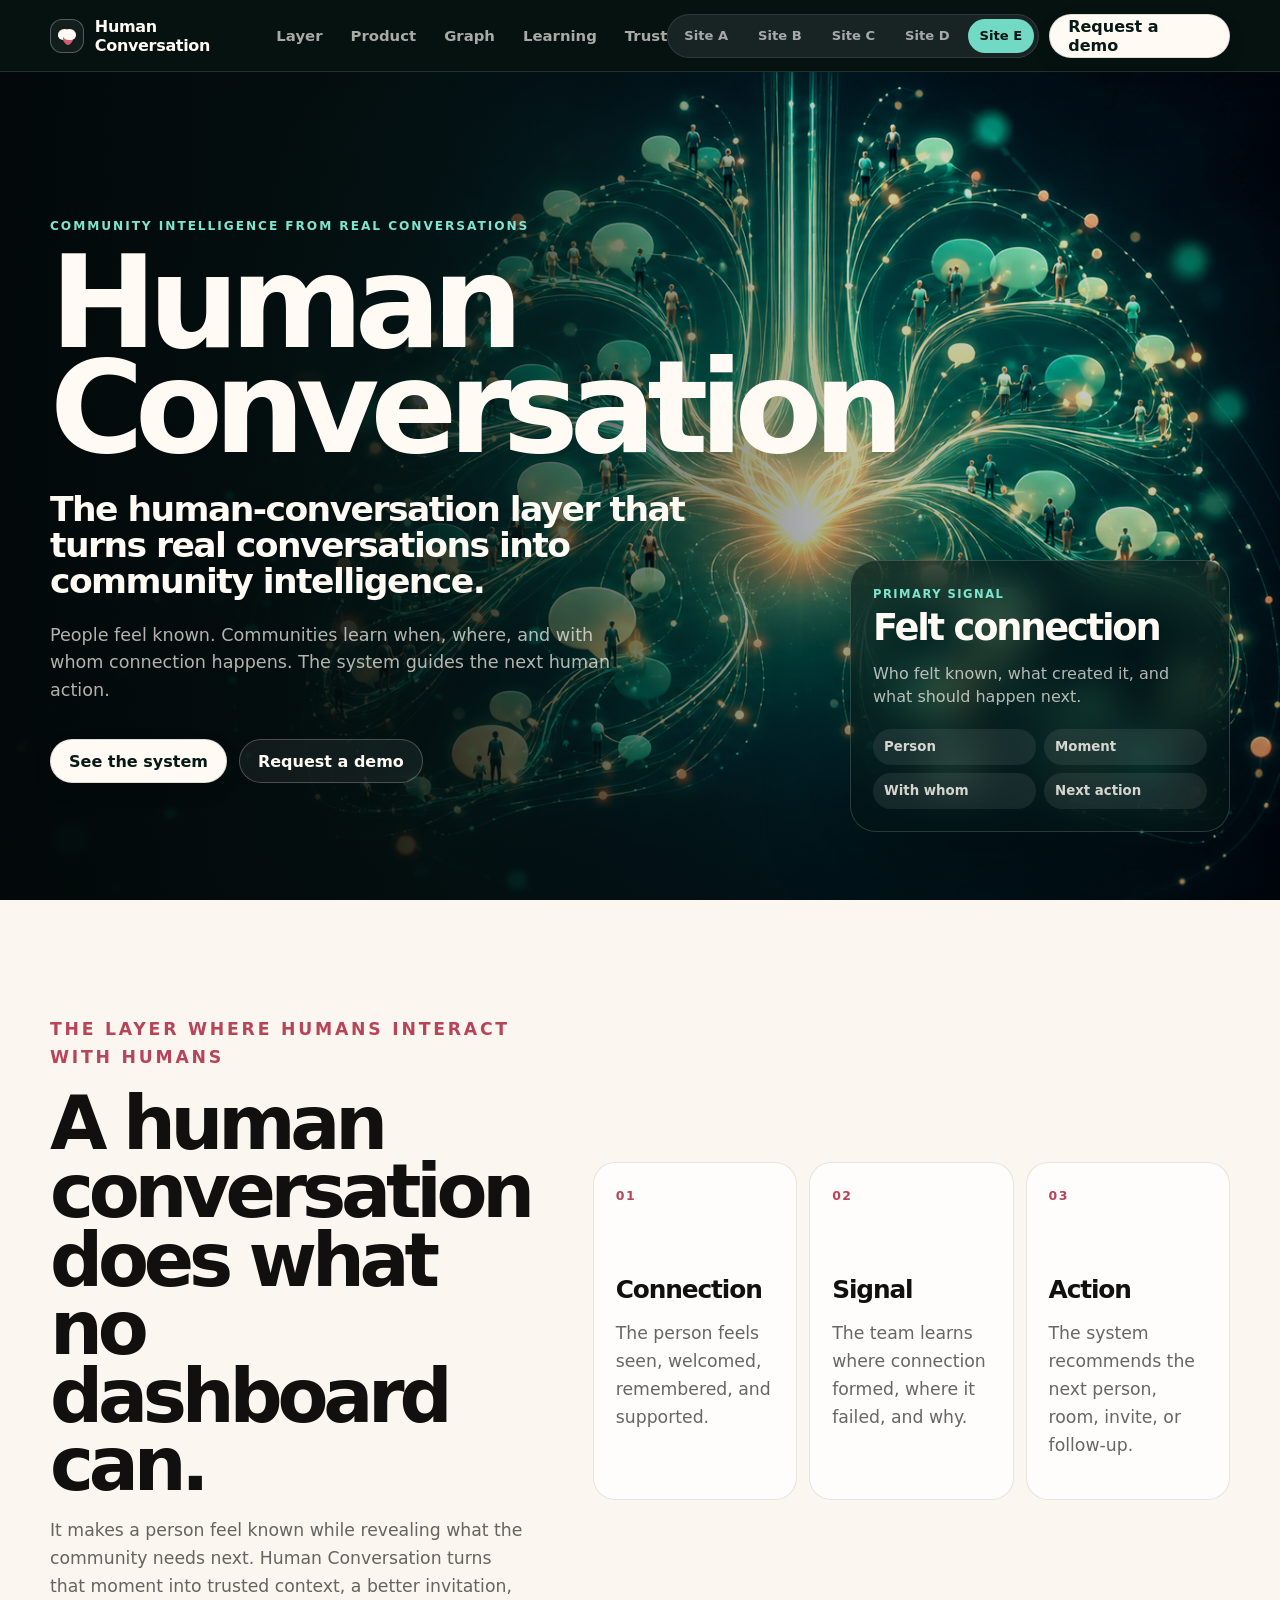
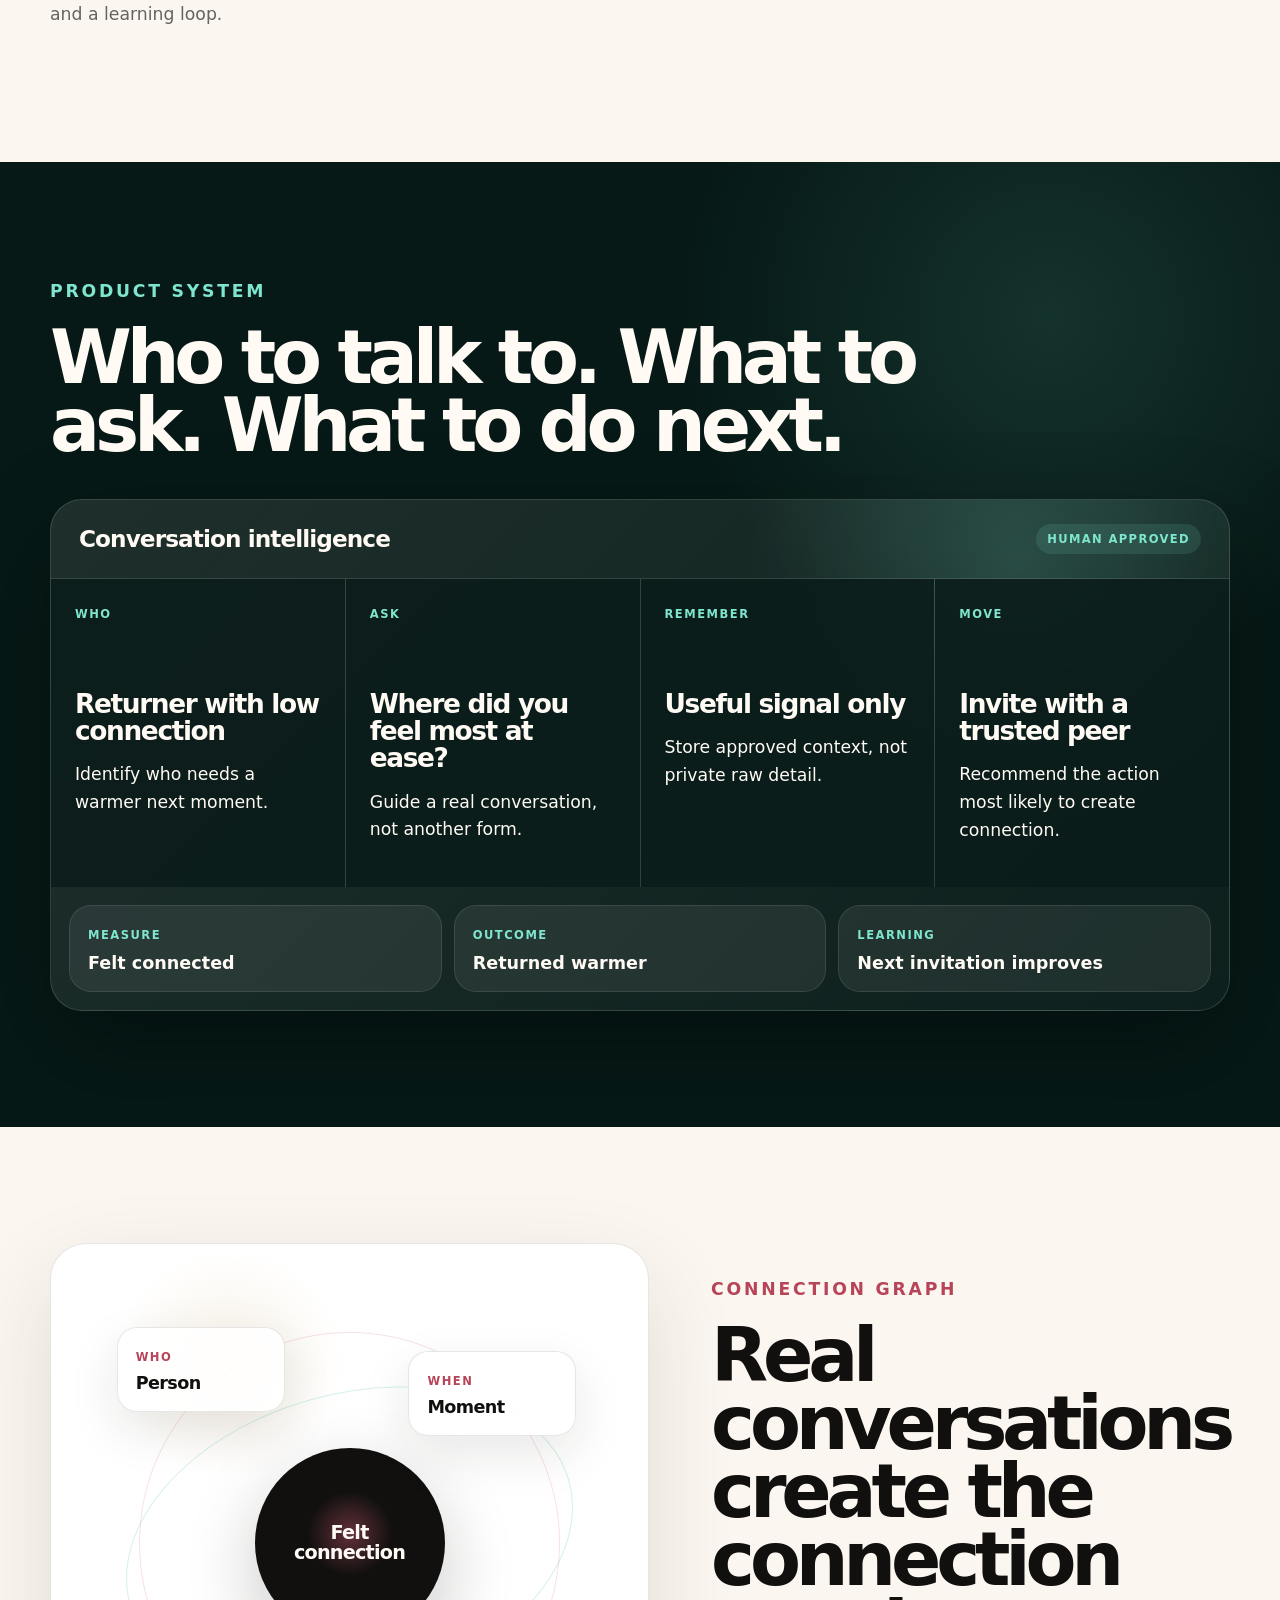
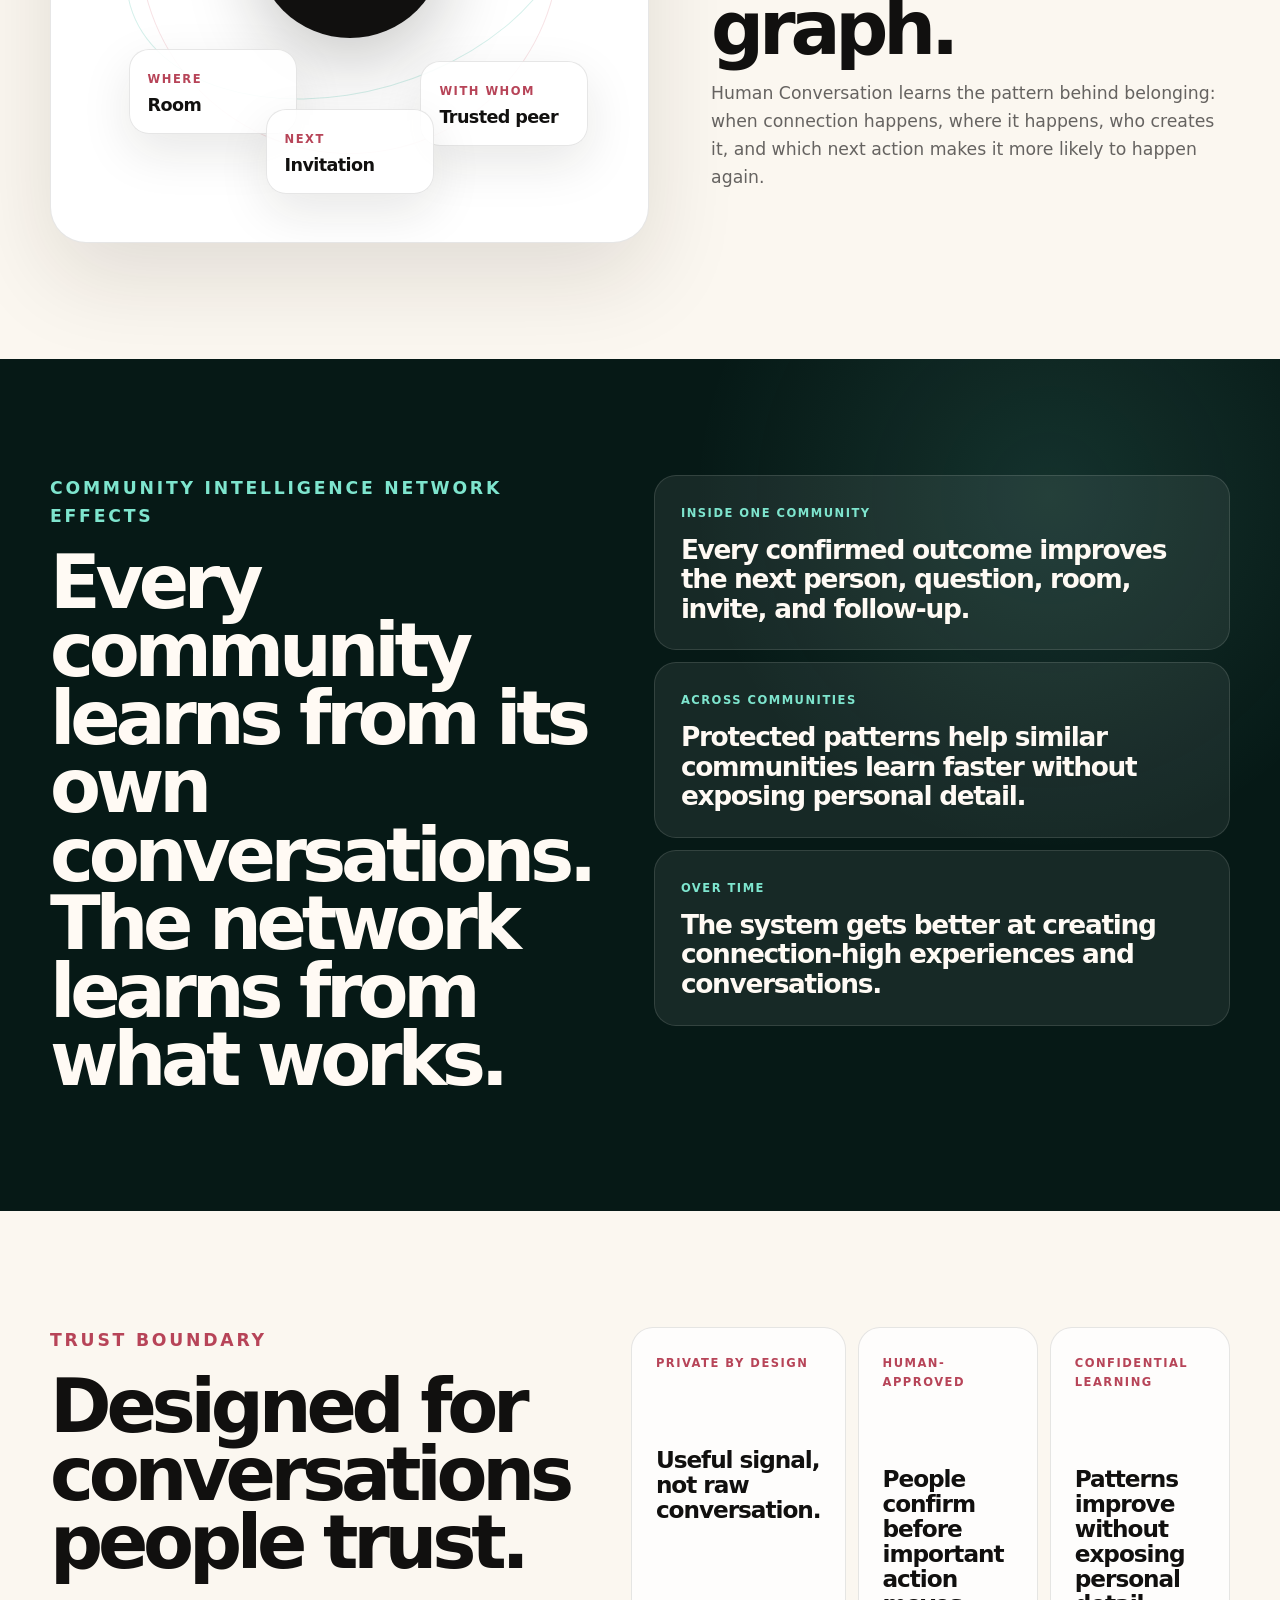
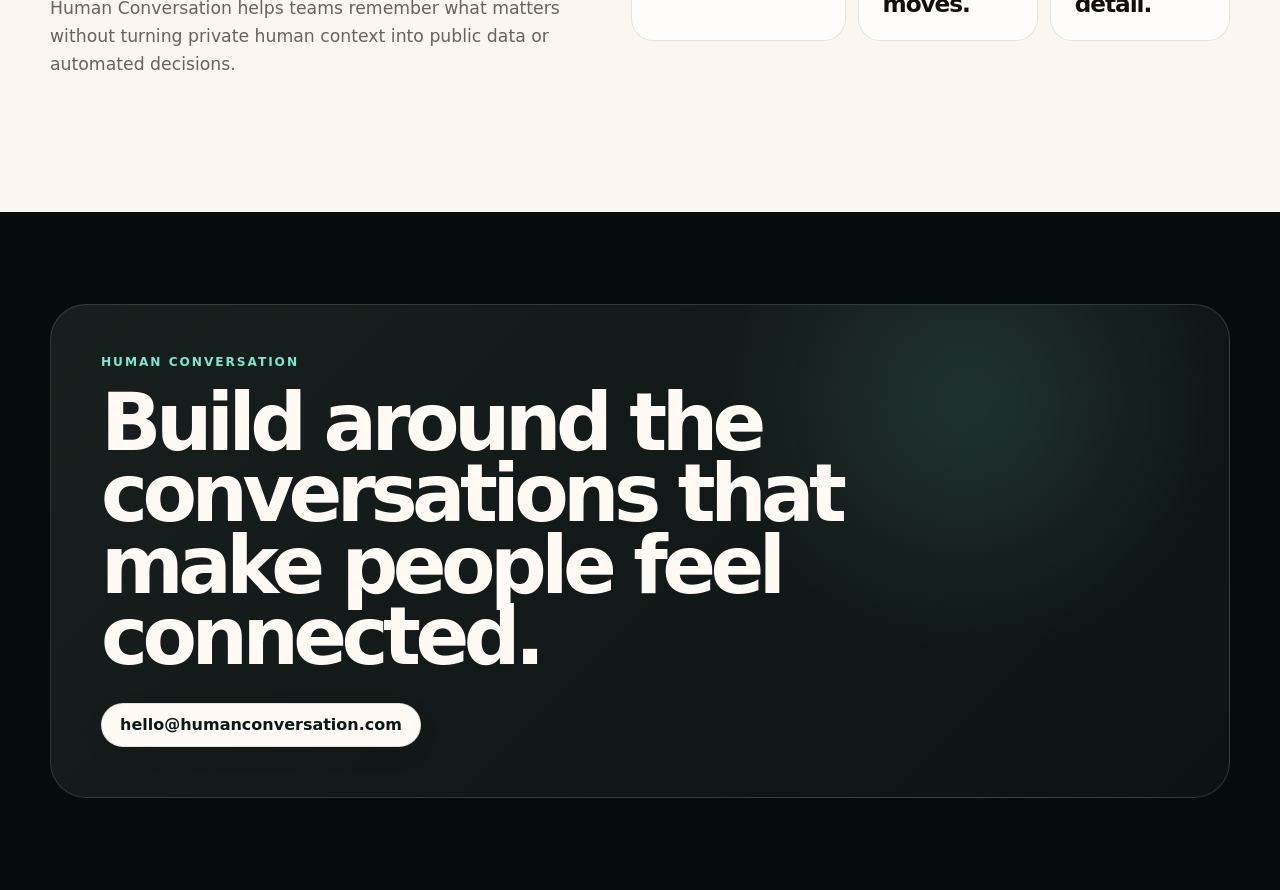
==== breathing-system.html @ a8621a07 "Add Site E living connection system" ====
<!doctype html>
<html lang="en">
  <head>
    <meta charset="utf-8">
    <meta name="viewport" content="width=device-width, initial-scale=1">
    <title>Human Conversation | Living Connection System</title>
    <meta name="description" content="Human Conversation is the human-conversation layer that turns real conversations into community intelligence.">
    <link rel="stylesheet" href="styles.css?v=series-b-polish-v6">
    <script>
      if (new URLSearchParams(window.location.search).get("review") === "1") {
        document.documentElement.classList.add("review-mode");
      }
    </script>
  </head>
  <body class="breathing-page">
    <nav class="nav breathing-nav">
      <a class="brand" href="breathing-system.html" aria-label="Human Conversation">
        <span class="mark"><span></span></span>
        Human Conversation
      </a>
      <div class="nav-links">
        <a href="#layer">Layer</a>
        <a href="#product">Product</a>
        <a href="#graph">Graph</a>
        <a href="#learning">Learning</a>
        <a href="#trust">Trust</a>
      </div>
      <div class="nav-actions">
        <div class="site-switcher compact dark-switcher" aria-label="Website options">
          <a href="platform.html?review=1">Site A</a>
          <a href="human-layer.html?review=1">Site B</a>
          <a href="cinematic.html?review=1">Site C</a>
          <a href="learning-system.html?review=1">Site D</a>
          <a class="active" href="breathing-system.html?review=1">Site E</a>
        </div>
        <a class="btn" href="mailto:hello@humanconversation.com?subject=Human%20Conversation%20demo">Request a demo</a>
      </div>
    </nav>

    <main>
      <section class="breathing-hero" id="top">
        <img
          class="breathing-hero-art"
          src="assets/human-conversation-living-network-hero.png?v=series-b-polish-v1"
          alt="Living network of human conversations becoming community intelligence"
          fetchpriority="high"
          decoding="async"
        >
        <div class="breathing-hero-overlay"></div>
        <div class="wrap breathing-hero-grid">
          <div class="breathing-hero-copy">
            <p class="breathing-kicker">Community intelligence from real conversations</p>
            <h1>Human Conversation</h1>
            <p class="breathing-claim">
              The human-conversation layer that turns real conversations into community intelligence.
            </p>
            <p class="breathing-subhead">
              People feel known. Communities learn when, where, and with whom connection happens.
              The system guides the next human action.
            </p>
            <div class="hero-actions">
              <a class="btn" href="#product">See the system</a>
              <a class="btn ghost" href="mailto:hello@humanconversation.com?subject=Human%20Conversation%20demo">Request a demo</a>
            </div>
          </div>

          <aside class="breathing-signal-card" aria-label="Human Conversation core signal">
            <span>Primary signal</span>
            <b>Felt connection</b>
            <p>Who felt known, what created it, and what should happen next.</p>
            <div>
              <small>Person</small>
              <small>Moment</small>
              <small>With whom</small>
              <small>Next action</small>
            </div>
          </aside>
        </div>
      </section>

      <section class="breathing-section breathing-layer" id="layer">
        <div class="wrap breathing-split">
          <div>
            <p class="breathing-kicker">The layer where humans interact with humans</p>
            <h2>A human conversation does what no dashboard can.</h2>
            <p>
              It makes a person feel known while revealing what the community needs next.
              Human Conversation turns that moment into trusted context, a better invitation,
              and a learning loop.
            </p>
          </div>
          <div class="breathing-three">
            <article>
              <span>01</span>
              <b>Connection</b>
              <p>The person feels seen, welcomed, remembered, and supported.</p>
            </article>
            <article>
              <span>02</span>
              <b>Signal</b>
              <p>The team learns where connection formed, where it failed, and why.</p>
            </article>
            <article>
              <span>03</span>
              <b>Action</b>
              <p>The system recommends the next person, room, invite, or follow-up.</p>
            </article>
          </div>
        </div>
      </section>

      <section class="breathing-section breathing-product" id="product">
        <div class="wrap">
          <div class="breathing-section-head">
            <p class="breathing-kicker">Product system</p>
            <h2>Who to talk to. What to ask. What to do next.</h2>
          </div>
          <div class="breathing-console" aria-label="Human Conversation product system">
            <div class="breathing-console-top">
              <b>Conversation intelligence</b>
              <em>Human approved</em>
            </div>
            <div class="breathing-flow">
              <article>
                <span>Who</span>
                <b>Returner with low connection</b>
                <p>Identify who needs a warmer next moment.</p>
              </article>
              <article>
                <span>Ask</span>
                <b>Where did you feel most at ease?</b>
                <p>Guide a real conversation, not another form.</p>
              </article>
              <article>
                <span>Remember</span>
                <b>Useful signal only</b>
                <p>Store approved context, not private raw detail.</p>
              </article>
              <article>
                <span>Move</span>
                <b>Invite with a trusted peer</b>
                <p>Recommend the action most likely to create connection.</p>
              </article>
            </div>
            <div class="breathing-console-bottom">
              <div><span>Measure</span><b>Felt connected</b></div>
              <div><span>Outcome</span><b>Returned warmer</b></div>
              <div><span>Learning</span><b>Next invitation improves</b></div>
            </div>
          </div>
        </div>
      </section>

      <section class="breathing-section breathing-graph-section" id="graph">
        <div class="wrap breathing-split reversed">
          <div class="breathing-graph" aria-label="Connection graph visualization">
            <div class="graph-center">Felt<br>connection</div>
            <div class="graph-pill pill-a"><span>Who</span><b>Person</b></div>
            <div class="graph-pill pill-b"><span>When</span><b>Moment</b></div>
            <div class="graph-pill pill-c"><span>Where</span><b>Room</b></div>
            <div class="graph-pill pill-d"><span>With whom</span><b>Trusted peer</b></div>
            <div class="graph-pill pill-e"><span>Next</span><b>Invitation</b></div>
          </div>
          <div>
            <p class="breathing-kicker">Connection graph</p>
            <h2>Real conversations create the connection graph.</h2>
            <p>
              Human Conversation learns the pattern behind belonging: when connection happens,
              where it happens, who creates it, and which next action makes it more likely to happen again.
            </p>
          </div>
        </div>
      </section>

      <section class="breathing-section breathing-learning" id="learning">
        <div class="wrap breathing-learning-grid">
          <div>
            <p class="breathing-kicker">Community intelligence network effects</p>
            <h2>Every community learns from its own conversations. The network learns from what works.</h2>
          </div>
          <div class="learning-stack">
            <article>
              <span>Inside one community</span>
              <b>Every confirmed outcome improves the next person, question, room, invite, and follow-up.</b>
            </article>
            <article>
              <span>Across communities</span>
              <b>Protected patterns help similar communities learn faster without exposing personal detail.</b>
            </article>
            <article>
              <span>Over time</span>
              <b>The system gets better at creating connection-high experiences and conversations.</b>
            </article>
          </div>
        </div>
      </section>

      <section class="breathing-section breathing-trust" id="trust">
        <div class="wrap breathing-trust-grid">
          <div>
            <p class="breathing-kicker">Trust boundary</p>
            <h2>Designed for conversations people trust.</h2>
            <p>
              Human Conversation helps teams remember what matters without turning private
              human context into public data or automated decisions.
            </p>
          </div>
          <div class="trust-boundary">
            <article>
              <span>Private by design</span>
              <b>Useful signal, not raw conversation.</b>
            </article>
            <article>
              <span>Human-approved</span>
              <b>People confirm before important action moves.</b>
            </article>
            <article>
              <span>Confidential learning</span>
              <b>Patterns improve without exposing personal detail.</b>
            </article>
          </div>
        </div>
      </section>

      <section class="breathing-close">
        <div class="wrap breathing-close-box">
          <p class="breathing-kicker">Human Conversation</p>
          <h2>Build around the conversations that make people feel connected.</h2>
          <a class="btn" href="mailto:hello@humanconversation.com?subject=Human%20Conversation%20demo">hello@humanconversation.com</a>
        </div>
      </section>
    </main>
  </body>
</html>
---- styles.css ----
:root {
  --ink: #11100f;
  --muted: #65615a;
  --line: rgba(20, 18, 15, 0.12);
  --paper: #fbf7f0;
  --white: #ffffff;
  --rose: #d45d72;
  --rose-soft: #f7dce3;
  --amber: #c4913a;
  --mint: #2fb49a;
  --blue: #4d78d8;
  --violet: #7a5cf0;
  --shadow: 0 24px 70px rgba(34, 28, 18, 0.14);
  --shadow-soft: 0 14px 44px rgba(34, 28, 18, 0.09);
  font-family: Inter, ui-sans-serif, system-ui, -apple-system, BlinkMacSystemFont, "Segoe UI", sans-serif;
  color: var(--ink);
  background: var(--paper);
}

* {
  box-sizing: border-box;
}

html {
  scroll-behavior: smooth;
}

body {
  margin: 0;
  min-width: 320px;
  color: var(--ink);
  background: var(--paper);
  overflow-x: hidden;
}

a {
  color: inherit;
  text-decoration: none;
}

button,
input {
  font: inherit;
}

.page {
  min-height: 100vh;
  overflow: hidden;
}

.wrap {
  width: min(1180px, calc(100% - 48px));
  margin: 0 auto;
}

.nav {
  position: sticky;
  top: 0;
  z-index: 20;
  display: flex;
  align-items: center;
  justify-content: space-between;
  height: 72px;
  padding: 0 max(24px, calc((100vw - 1180px) / 2));
  border-bottom: 1px solid var(--line);
  backdrop-filter: blur(18px);
}

.nav.light {
  background: rgba(251, 247, 240, 0.86);
}

.nav.glass {
  background: rgba(255, 255, 255, 0.78);
}

.brand {
  display: inline-flex;
  gap: 11px;
  align-items: center;
  font-weight: 760;
  letter-spacing: -0.02em;
}

.mark {
  position: relative;
  width: 34px;
  height: 34px;
  border: 1px solid rgba(17, 16, 15, 0.16);
  border-radius: 12px;
  background: var(--white);
  box-shadow: inset 0 -8px 18px rgba(17, 16, 15, 0.05);
}

.mark::before,
.mark::after {
  content: "";
  position: absolute;
  width: 13px;
  height: 11px;
  border-radius: 9px 9px 7px 7px;
  background: #171412;
  top: 9px;
}

.mark::before {
  left: 7px;
}

.mark::after {
  right: 7px;
}

.mark span {
  position: absolute;
  width: 10px;
  height: 10px;
  left: 12px;
  top: 14px;
  transform: rotate(45deg);
  border-radius: 3px 5px 3px 5px;
  background: var(--rose);
}

.nav-links {
  display: flex;
  align-items: center;
  gap: 28px;
  color: rgba(17, 16, 15, 0.68);
  font-size: 0.93rem;
  font-weight: 650;
}

.nav-links a:hover {
  color: var(--ink);
}

.nav-actions {
  display: flex;
  align-items: center;
  gap: 10px;
}

.site-switcher {
  display: inline-flex;
  gap: 6px;
  align-items: center;
  padding: 5px;
  border: 1px solid rgba(17, 16, 15, 0.1);
  border-radius: 999px;
  background: rgba(255, 255, 255, 0.68);
  box-shadow: inset 0 -8px 16px rgba(17, 16, 15, 0.04);
}

.site-switcher a {
  display: inline-flex;
  min-height: 36px;
  align-items: center;
  justify-content: center;
  padding: 0 14px;
  border-radius: 999px;
  color: rgba(17, 16, 15, 0.62);
  font-size: 0.88rem;
  font-weight: 820;
  white-space: nowrap;
}

.site-switcher a:hover,
.site-switcher a.active {
  color: #fff;
  background: #171412;
}

.site-switcher.compact {
  padding: 4px;
}

.platform-page .site-switcher.compact,
.human-page .site-switcher.compact,
.cinematic-page .site-switcher.compact,
.learning-page .site-switcher.compact {
  display: none;
}

.review-mode .site-switcher.compact {
  display: inline-flex;
}

.site-switcher.compact a {
  min-height: 34px;
  padding: 0 12px;
  font-size: 0.82rem;
}

.dark-switcher {
  border-color: rgba(255, 255, 255, 0.1);
  background: rgba(255, 255, 255, 0.08);
  box-shadow: none;
}

.dark-switcher a {
  color: rgba(255, 255, 255, 0.62);
}

.dark-switcher a:hover,
.dark-switcher a.active {
  color: #091211;
  background: #72d9c4;
}

.btn {
  display: inline-flex;
  align-items: center;
  justify-content: center;
  gap: 9px;
  min-height: 44px;
  padding: 0 18px;
  border: 1px solid rgba(17, 16, 15, 0.13);
  border-radius: 999px;
  background: var(--white);
  color: var(--ink);
  font-weight: 760;
  box-shadow: 0 8px 24px rgba(20, 18, 15, 0.06);
}

.btn.primary {
  border-color: var(--ink);
  background: var(--ink);
  color: #fff;
}

.btn.rose {
  border-color: #bc455b;
  background: #bc455b;
  color: #fff;
}

.btn.ghost {
  background: rgba(255, 255, 255, 0.54);
  box-shadow: none;
}

.eyebrow {
  margin: 0 0 16px;
  color: #b14d5c;
  font-size: 0.72rem;
  font-weight: 820;
  letter-spacing: 0.18em;
  text-transform: uppercase;
}

.kicker {
  display: inline-flex;
  align-items: center;
  gap: 8px;
  margin-bottom: 22px;
  padding: 8px 12px;
  border: 1px solid rgba(17, 16, 15, 0.1);
  border-radius: 999px;
  color: rgba(17, 16, 15, 0.74);
  background: rgba(255, 255, 255, 0.72);
  font-size: 0.82rem;
  font-weight: 720;
}

.kicker::before {
  content: "";
  width: 8px;
  height: 8px;
  border-radius: 99px;
  background: var(--mint);
  box-shadow: 0 0 0 5px rgba(47, 180, 154, 0.12);
}

.headline {
  margin: 0;
  max-width: 950px;
  font-size: clamp(3.1rem, 7vw, 7rem);
  line-height: 0.91;
  letter-spacing: -0.06em;
}

.headline span {
  color: #b6465a;
}

.subhead {
  margin: 22px 0 0;
  max-width: 690px;
  color: rgba(17, 16, 15, 0.72);
  font-size: clamp(1.08rem, 1.5vw, 1.28rem);
  line-height: 1.55;
  font-weight: 560;
}

.hero-actions {
  display: flex;
  flex-wrap: wrap;
  gap: 12px;
  margin-top: 32px;
}

.section {
  padding: 108px 0;
}

.section.tight {
  padding: 82px 0;
}

.section-title {
  margin: 0;
  max-width: 760px;
  font-size: clamp(2.15rem, 4vw, 4.35rem);
  line-height: 0.98;
  letter-spacing: -0.055em;
}

.section-copy {
  margin: 18px 0 0;
  max-width: 680px;
  color: rgba(17, 16, 15, 0.69);
  font-size: 1.08rem;
  line-height: 1.65;
  font-weight: 540;
}

.split {
  display: grid;
  grid-template-columns: minmax(0, 0.9fr) minmax(0, 1.1fr);
  gap: 56px;
  align-items: center;
}

.grid-3 {
  display: grid;
  grid-template-columns: repeat(3, minmax(0, 1fr));
  gap: 16px;
}

.grid-4 {
  display: grid;
  grid-template-columns: repeat(4, minmax(0, 1fr));
  gap: 14px;
}

.card {
  border: 1px solid var(--line);
  border-radius: 24px;
  background: rgba(255, 255, 255, 0.72);
  box-shadow: var(--shadow-soft);
}

.card-pad {
  padding: 28px;
}

.mini-label {
  margin: 0 0 12px;
  color: #aa4858;
  font-size: 0.72rem;
  font-weight: 820;
  letter-spacing: 0.14em;
  text-transform: uppercase;
}

.card h3 {
  margin: 0;
  font-size: 1.35rem;
  line-height: 1.12;
  letter-spacing: -0.03em;
}

.card p {
  margin: 12px 0 0;
  color: rgba(17, 16, 15, 0.65);
  line-height: 1.55;
  font-weight: 520;
}

.metric {
  display: flex;
  flex-direction: column;
  gap: 10px;
  min-height: 150px;
}

.metric strong {
  font-size: 2.45rem;
  letter-spacing: -0.06em;
}

.metric span {
  color: rgba(17, 16, 15, 0.58);
  font-weight: 640;
}

.surface {
  border: 1px solid rgba(17, 16, 15, 0.12);
  border-radius: 28px;
  background: #fff;
  box-shadow: var(--shadow);
  overflow: hidden;
}

.surface-top {
  display: flex;
  align-items: center;
  justify-content: space-between;
  height: 50px;
  padding: 0 18px;
  border-bottom: 1px solid rgba(17, 16, 15, 0.08);
  background: linear-gradient(180deg, #fff, #faf8f4);
}

.dots {
  display: flex;
  gap: 6px;
}

.dots i {
  width: 9px;
  height: 9px;
  border-radius: 50%;
  background: rgba(17, 16, 15, 0.18);
}

.surface-title {
  color: rgba(17, 16, 15, 0.62);
  font-size: 0.82rem;
  font-weight: 760;
}

.product-grid {
  display: grid;
  grid-template-columns: 0.82fr 1.12fr 0.78fr;
  min-height: 520px;
}

.product-col {
  min-width: 0;
  padding: 18px;
  border-right: 1px solid rgba(17, 16, 15, 0.08);
}

.product-col:last-child {
  border-right: 0;
}

.ui-section-label {
  margin: 0 0 14px;
  color: rgba(17, 16, 15, 0.46);
  font-size: 0.72rem;
  font-weight: 840;
  letter-spacing: 0.12em;
  text-transform: uppercase;
}

.person-card {
  display: grid;
  gap: 7px;
  margin-bottom: 10px;
  padding: 14px;
  border: 1px solid rgba(17, 16, 15, 0.08);
  border-radius: 16px;
  background: #fbfaf7;
}

.person-card.active {
  border-color: rgba(188, 69, 91, 0.34);
  background: #fff3f6;
}

.person-card strong {
  font-size: 0.96rem;
}

.person-card span {
  color: rgba(17, 16, 15, 0.56);
  font-size: 0.82rem;
  line-height: 1.35;
}

.badge-row {
  display: flex;
  flex-wrap: wrap;
  gap: 6px;
  margin-top: 4px;
}

.badge {
  padding: 5px 8px;
  border-radius: 999px;
  color: rgba(17, 16, 15, 0.62);
  background: rgba(17, 16, 15, 0.055);
  font-size: 0.72rem;
  font-weight: 720;
}

.conversation-panel {
  display: grid;
  grid-template-rows: auto auto 1fr;
  gap: 16px;
  height: 100%;
}

.prompt-card {
  padding: 18px;
  border: 1px solid rgba(17, 16, 15, 0.08);
  border-radius: 18px;
  background: linear-gradient(135deg, #171412, #2a211d);
  color: #fff;
}

.prompt-card p {
  margin: 8px 0 0;
  color: rgba(255, 255, 255, 0.72);
  line-height: 1.45;
}

.transcript {
  padding: 18px;
  border: 1px solid rgba(17, 16, 15, 0.08);
  border-radius: 18px;
  background: #fbfaf7;
}

.transcript blockquote {
  margin: 0;
  color: rgba(17, 16, 15, 0.78);
  font-size: 1.25rem;
  line-height: 1.32;
  letter-spacing: -0.02em;
}

.signal-list {
  display: grid;
  gap: 8px;
}

.signal-row {
  display: flex;
  justify-content: space-between;
  gap: 14px;
  padding: 11px 0;
  border-bottom: 1px solid rgba(17, 16, 15, 0.08);
}

.signal-row b {
  font-size: 0.87rem;
}

.signal-row span {
  color: rgba(17, 16, 15, 0.58);
  font-size: 0.86rem;
  text-align: right;
}

.action-card {
  margin-bottom: 12px;
  padding: 16px;
  border: 1px solid rgba(17, 16, 15, 0.08);
  border-radius: 16px;
  background: #fbfaf7;
}

.action-card.recommended {
  border-color: rgba(47, 180, 154, 0.32);
  background: #eefbf7;
}

.action-card h4 {
  margin: 0;
  font-size: 1rem;
  letter-spacing: -0.02em;
}

.action-card p {
  margin: 7px 0 0;
  color: rgba(17, 16, 15, 0.58);
  font-size: 0.86rem;
  line-height: 1.4;
}

.graph-mini {
  position: relative;
  height: 168px;
  margin-top: 16px;
  border-radius: 18px;
  background:
    linear-gradient(rgba(17, 16, 15, 0.055) 1px, transparent 1px),
    linear-gradient(90deg, rgba(17, 16, 15, 0.055) 1px, transparent 1px),
    #fbfaf7;
  background-size: 24px 24px;
  overflow: hidden;
}

.graph-mini svg,
.atlas svg {
  width: 100%;
  height: 100%;
}

.logos {
  display: grid;
  grid-template-columns: repeat(6, 1fr);
  gap: 10px;
  margin-top: 30px;
}

.logo-pill {
  display: flex;
  align-items: center;
  justify-content: center;
  min-height: 60px;
  border: 1px solid rgba(17, 16, 15, 0.08);
  border-radius: 16px;
  color: rgba(17, 16, 15, 0.48);
  background: rgba(255, 255, 255, 0.6);
  font-weight: 760;
}

.loop-steps {
  display: grid;
  gap: 14px;
  counter-reset: step;
}

.loop-step {
  display: grid;
  grid-template-columns: 48px 1fr;
  gap: 16px;
  align-items: start;
  padding: 20px;
  border: 1px solid rgba(17, 16, 15, 0.09);
  border-radius: 22px;
  background: rgba(255, 255, 255, 0.72);
}

.loop-step::before {
  counter-increment: step;
  content: "0" counter(step);
  display: grid;
  place-items: center;
  width: 44px;
  height: 44px;
  border-radius: 15px;
  color: #fff;
  background: #171412;
  font-size: 0.8rem;
  font-weight: 820;
}

.loop-step h3 {
  margin: 0;
  font-size: 1.15rem;
}

.loop-step p {
  margin: 7px 0 0;
  color: rgba(17, 16, 15, 0.62);
  line-height: 1.5;
}

.network-panel {
  position: relative;
  min-height: 520px;
  padding: 28px;
  overflow: hidden;
  border-radius: 32px;
  background:
    radial-gradient(circle at 22% 18%, rgba(212, 93, 114, 0.18), transparent 26%),
    radial-gradient(circle at 74% 78%, rgba(47, 180, 154, 0.16), transparent 30%),
    #171412;
  color: #fff;
  box-shadow: var(--shadow);
}

.network-panel .mini-label {
  color: #eab2bd;
}

.network-copy {
  position: relative;
  z-index: 2;
  max-width: 360px;
}

.network-copy h3 {
  margin: 0;
  font-size: 2rem;
  line-height: 1;
  letter-spacing: -0.05em;
}

.network-copy p {
  color: rgba(255, 255, 255, 0.68);
}

.network-map {
  position: absolute;
  inset: 80px -20px -20px 20px;
}

.privacy-grid {
  margin-top: 34px;
}

.trust-card {
  min-height: 210px;
}

.trust-icon {
  display: grid;
  place-items: center;
  width: 42px;
  height: 42px;
  margin-bottom: 24px;
  border-radius: 14px;
  color: #fff;
  background: #171412;
  font-size: 1.15rem;
  font-weight: 820;
}

.final-cta {
  padding: 76px;
  border-radius: 34px;
  background: #171412;
  color: #fff;
  box-shadow: var(--shadow);
}

.final-cta .section-title,
.final-cta .section-copy {
  color: #fff;
}

.final-cta .section-copy {
  color: rgba(255, 255, 255, 0.68);
}

/* Review hub */
.hub {
  background:
    radial-gradient(circle at 12% 16%, rgba(212, 93, 114, 0.16), transparent 26%),
    radial-gradient(circle at 88% 18%, rgba(47, 180, 154, 0.15), transparent 30%),
    #fbf7f0;
}

.hub-hero {
  min-height: calc(100vh - 72px);
  display: grid;
  align-items: start;
  padding: 92px 0;
}

.hub-intro-grid {
  display: grid;
  grid-template-columns: minmax(0, 0.95fr) minmax(420px, 0.78fr);
  gap: 48px;
  align-items: end;
}

.hub .headline {
  max-width: 880px;
  font-size: clamp(4rem, 6.2vw, 6.35rem);
  line-height: 0.94;
}

.hub-recommendation {
  overflow: hidden;
  border: 1px solid rgba(17, 16, 15, 0.09);
  border-radius: 34px;
  background:
    radial-gradient(circle at 84% 10%, rgba(212, 93, 114, 0.13), transparent 26%),
    #fff;
  box-shadow: 0 28px 78px rgba(52, 38, 24, 0.1);
}

.hub-recommendation > span {
  display: inline-flex;
  margin: 26px 26px 0;
  padding: 8px 11px;
  border-radius: 999px;
  background: rgba(212, 93, 114, 0.12);
  color: #a3374d;
  font-size: 0.72rem;
  font-weight: 860;
  letter-spacing: 0.1em;
  text-transform: uppercase;
}

.hub-recommendation h2 {
  margin: 52px 26px 0;
  max-width: 480px;
  font-size: clamp(2.05rem, 3.2vw, 3.6rem);
  line-height: 0.96;
  letter-spacing: -0.06em;
}

.hub-recommendation p {
  margin: 18px 26px 0;
  max-width: 520px;
  color: rgba(17, 16, 15, 0.64);
  line-height: 1.58;
}

.recommendation-proof {
  display: grid;
  grid-template-columns: repeat(3, 1fr);
  gap: 1px;
  margin-top: 34px;
  background: rgba(17, 16, 15, 0.08);
}

.recommendation-proof div {
  min-height: 148px;
  padding: 20px;
  background: rgba(251, 247, 240, 0.92);
}

.recommendation-proof b,
.recommendation-proof small {
  display: block;
}

.recommendation-proof b {
  color: var(--rose);
  font-size: 0.72rem;
  font-weight: 860;
  letter-spacing: 0.12em;
  text-transform: uppercase;
}

.recommendation-proof small {
  margin-top: 32px;
  color: var(--ink);
  font-size: 0.95rem;
  font-weight: 760;
  line-height: 1.28;
}

.hub-grid {
  display: grid;
  grid-template-columns: repeat(2, 1fr);
  gap: 18px;
  align-items: stretch;
  margin-top: 28px;
}

.direction-card {
  position: relative;
  padding: 28px;
  min-height: 360px;
  overflow: hidden;
  border-radius: 32px;
  background: rgba(255, 255, 255, 0.74);
  border: 1px solid rgba(17, 16, 15, 0.1);
  box-shadow: var(--shadow-soft);
}

.direction-card.dark {
  color: #fff;
  background: #12100f;
}

.direction-card.recommended-card {
  border-color: rgba(212, 93, 114, 0.2);
  background:
    radial-gradient(circle at 84% 16%, rgba(212, 93, 114, 0.14), transparent 28%),
    #fff;
}

.direction-card h2 {
  margin: 0;
  font-size: clamp(2rem, 3vw, 3rem);
  line-height: 0.98;
  letter-spacing: -0.055em;
}

.direction-card p {
  max-width: 510px;
  color: rgba(17, 16, 15, 0.64);
  line-height: 1.6;
}

.direction-card.dark p {
  color: rgba(255, 255, 255, 0.66);
}

.preview-bars {
  position: absolute;
  right: -48px;
  bottom: -42px;
  display: grid;
  gap: 12px;
  width: 330px;
  transform: rotate(-8deg);
}

.preview-bars i {
  display: block;
  height: 74px;
  border-radius: 22px;
  background: rgba(17, 16, 15, 0.08);
}

.dark .preview-bars i {
  background: rgba(255, 255, 255, 0.09);
}

/* Site A */
.platform-page {
  background:
    linear-gradient(90deg, rgba(17, 16, 15, 0.045) 1px, transparent 1px),
    linear-gradient(rgba(17, 16, 15, 0.035) 1px, transparent 1px),
    #fbf7f0;
  background-size: 72px 72px;
}

.platform-hero {
  padding: 86px 0 94px;
}

.platform-hero-grid {
  display: grid;
  grid-template-columns: minmax(0, 0.86fr) minmax(720px, 1.14fr);
  gap: 44px;
  align-items: center;
}

.platform-hero .headline {
  max-width: 410px;
  font-size: clamp(3rem, 5.4vw, 5.25rem);
}

.hero-proof {
  display: grid;
  grid-template-columns: repeat(3, 1fr);
  gap: 12px;
  margin-top: 34px;
  max-width: 650px;
}

.proof-tile {
  padding: 16px;
  border: 1px solid rgba(17, 16, 15, 0.09);
  border-radius: 18px;
  background: rgba(255, 255, 255, 0.62);
}

.proof-tile b {
  display: block;
  font-size: 0.95rem;
}

.proof-tile span {
  display: block;
  margin-top: 5px;
  color: rgba(17, 16, 15, 0.58);
  font-size: 0.82rem;
  line-height: 1.35;
}

.product-surface {
  min-width: 720px;
}

.band {
  border-top: 1px solid var(--line);
  border-bottom: 1px solid var(--line);
  background: rgba(255, 255, 255, 0.55);
}

.band-inner {
  display: flex;
  align-items: center;
  justify-content: space-between;
  gap: 22px;
  min-height: 92px;
}

.band p {
  margin: 0;
  color: rgba(17, 16, 15, 0.58);
  font-weight: 660;
}

.segment-tabs {
  display: flex;
  flex-wrap: wrap;
  gap: 8px;
}

.segment-tabs span {
  padding: 8px 11px;
  border-radius: 999px;
  background: rgba(17, 16, 15, 0.055);
  color: rgba(17, 16, 15, 0.62);
  font-size: 0.82rem;
  font-weight: 720;
}

.data-table {
  overflow: hidden;
}

.table-row {
  display: grid;
  grid-template-columns: 1fr 1.1fr 1fr 0.8fr;
  border-bottom: 1px solid rgba(17, 16, 15, 0.08);
}

.table-row:last-child {
  border-bottom: 0;
}

.table-row > div {
  padding: 17px 18px;
  border-right: 1px solid rgba(17, 16, 15, 0.08);
}

.table-row > div:last-child {
  border-right: 0;
}

.table-head {
  color: rgba(17, 16, 15, 0.44);
  background: #faf8f3;
  font-size: 0.72rem;
  font-weight: 820;
  letter-spacing: 0.12em;
  text-transform: uppercase;
}

.table-row:not(.table-head) {
  font-size: 0.94rem;
}

.table-row span {
  color: rgba(17, 16, 15, 0.56);
}

/* Site B */
.human-page {
  --ink: #15120f;
  --paper: #f6f1e8;
  background: #f6f1e8;
}

.human-hero {
  position: relative;
  padding: 78px 0 92px;
  overflow: hidden;
}

.human-hero::before {
  content: "";
  position: absolute;
  inset: 0;
  background:
    radial-gradient(circle at 15% 20%, rgba(180, 68, 88, 0.17), transparent 24%),
    radial-gradient(circle at 80% 16%, rgba(77, 120, 216, 0.13), transparent 26%),
    linear-gradient(transparent 0 95%, rgba(17, 16, 15, 0.08) 95% 96%, transparent 96%);
  pointer-events: none;
}

.human-hero-grid {
  position: relative;
  display: grid;
  grid-template-columns: 0.95fr 1.05fr;
  gap: 54px;
  align-items: center;
}

.human-page .headline {
  max-width: 860px;
}

.atlas {
  position: relative;
  min-height: 620px;
  border: 1px solid rgba(17, 16, 15, 0.1);
  border-radius: 36px;
  background:
    linear-gradient(90deg, rgba(17, 16, 15, 0.04) 1px, transparent 1px),
    linear-gradient(rgba(17, 16, 15, 0.035) 1px, transparent 1px),
    rgba(255, 255, 255, 0.76);
  background-size: 42px 42px;
  box-shadow: var(--shadow);
  overflow: hidden;
}

.atlas-header {
  display: flex;
  justify-content: space-between;
  align-items: center;
  padding: 22px;
  border-bottom: 1px solid rgba(17, 16, 15, 0.08);
  background: rgba(255, 255, 255, 0.64);
}

.atlas-header b {
  letter-spacing: -0.02em;
}

.status-pill {
  padding: 7px 10px;
  border-radius: 999px;
  color: #146755;
  background: rgba(47, 180, 154, 0.14);
  font-size: 0.78rem;
  font-weight: 820;
}

.atlas-map {
  position: absolute;
  inset: 74px 0 0;
}

.floating-note {
  position: absolute;
  z-index: 3;
  width: min(260px, 42%);
  padding: 16px;
  border: 1px solid rgba(17, 16, 15, 0.11);
  border-radius: 18px;
  background: rgba(255, 255, 255, 0.88);
  box-shadow: 0 18px 45px rgba(17, 16, 15, 0.12);
}

.floating-note.one {
  left: 28px;
  top: 120px;
}

.floating-note.two {
  right: 28px;
  top: 246px;
}

.floating-note.three {
  left: 42px;
  bottom: 34px;
}

.floating-note b {
  display: block;
  margin-bottom: 6px;
}

.floating-note span {
  color: rgba(17, 16, 15, 0.58);
  font-size: 0.84rem;
  line-height: 1.38;
}

.manifesto-band {
  padding: 34px 0;
  border-top: 1px solid rgba(17, 16, 15, 0.1);
  border-bottom: 1px solid rgba(17, 16, 15, 0.1);
  background: #171412;
  color: #fff;
}

.manifesto-grid {
  display: grid;
  grid-template-columns: 0.6fr 1.4fr;
  gap: 36px;
  align-items: center;
}

.manifesto-grid h2 {
  margin: 0;
  font-size: clamp(1.6rem, 3vw, 3rem);
  line-height: 1;
  letter-spacing: -0.05em;
}

.manifesto-lines {
  display: grid;
  grid-template-columns: repeat(4, 1fr);
  gap: 10px;
}

.manifesto-lines span {
  min-height: 78px;
  padding: 15px;
  border: 1px solid rgba(255, 255, 255, 0.12);
  border-radius: 18px;
  color: rgba(255, 255, 255, 0.68);
  background: rgba(255, 255, 255, 0.055);
  font-weight: 690;
}

.manifesto-lines span:last-child {
  color: #fff;
  background: rgba(212, 93, 114, 0.2);
}

.experience-layer {
  display: grid;
  grid-template-columns: 1fr 1fr;
  gap: 18px;
  margin-top: 36px;
}

.layer-card {
  min-height: 420px;
  padding: 30px;
  border-radius: 32px;
  border: 1px solid rgba(17, 16, 15, 0.1);
  background: rgba(255, 255, 255, 0.74);
  box-shadow: var(--shadow-soft);
}

.layer-card.highlight {
  background: #171412;
  color: #fff;
}

.layer-card.highlight p {
  color: rgba(255, 255, 255, 0.68);
}

.layer-list {
  display: grid;
  gap: 10px;
  margin-top: 26px;
}

.layer-list span {
  padding: 13px 15px;
  border-radius: 15px;
  background: rgba(17, 16, 15, 0.055);
  color: rgba(17, 16, 15, 0.68);
  font-weight: 680;
}

.highlight .layer-list span {
  background: rgba(255, 255, 255, 0.08);
  color: rgba(255, 255, 255, 0.76);
}

.timeline {
  display: grid;
  grid-template-columns: repeat(3, 1fr);
  gap: 0;
  margin-top: 36px;
  overflow: hidden;
  border: 1px solid rgba(17, 16, 15, 0.1);
  border-radius: 30px;
  background: rgba(255, 255, 255, 0.7);
  box-shadow: var(--shadow-soft);
}

.timeline-step {
  min-height: 310px;
  padding: 28px;
  border-right: 1px solid rgba(17, 16, 15, 0.09);
}

.timeline-step:last-child {
  border-right: 0;
}

.timeline-step .num {
  display: grid;
  place-items: center;
  width: 42px;
  height: 42px;
  margin-bottom: 42px;
  border-radius: 14px;
  color: #fff;
  background: #171412;
  font-weight: 820;
}

.quote-panel {
  padding: 74px;
  border-radius: 38px;
  background:
    radial-gradient(circle at 10% 15%, rgba(212, 93, 114, 0.18), transparent 27%),
    #fff;
  box-shadow: var(--shadow-soft);
}

.quote-panel p {
  margin: 0;
  max-width: 900px;
  font-size: clamp(2rem, 4.2vw, 5rem);
  line-height: 0.98;
  letter-spacing: -0.06em;
}

/* Site C */
.cinematic-page {
  background: #0d0c0b;
  color: #f8f2e8;
}

.cinematic-page .nav {
  border-bottom-color: rgba(255, 255, 255, 0.11);
  background: rgba(13, 12, 11, 0.78);
}

.cinematic-page .brand,
.cinematic-page .nav-links {
  color: #fff;
}

.cinematic-page .nav-links a {
  color: rgba(255, 255, 255, 0.62);
}

.cinematic-page .nav-links a:hover {
  color: #fff;
}

.cinematic-page .mark {
  background: rgba(255, 255, 255, 0.08);
  border-color: rgba(255, 255, 255, 0.18);
}

.cinematic-page .mark::before,
.cinematic-page .mark::after {
  background: #fff;
}

.cinema-hero {
  position: relative;
  min-height: calc(100vh - 72px);
  display: grid;
  align-items: center;
  overflow: hidden;
  background:
    radial-gradient(ellipse at 67% 70%, rgba(7, 6, 5, 0.62) 0%, rgba(7, 6, 5, 0.42) 18%, transparent 34%),
    linear-gradient(90deg, rgba(7, 6, 5, 0.98) 0%, rgba(7, 6, 5, 0.86) 34%, rgba(7, 6, 5, 0.22) 72%, rgba(7, 6, 5, 0.62) 100%),
    linear-gradient(180deg, rgba(7, 6, 5, 0.08), rgba(7, 6, 5, 0.88)),
    url("assets/community-breathing-system-v4.png") center right / cover no-repeat;
}

.cinema-hero::after {
  content: "";
  position: absolute;
  inset: auto 0 0;
  height: 34%;
  background: linear-gradient(transparent, #0d0c0b);
}

.cinema-hero .wrap {
  position: relative;
  z-index: 2;
}

.cinema-copy {
  max-width: 710px;
  padding: 90px 0 120px;
}

.cinema-logo-line {
  display: inline-flex;
  gap: 10px;
  align-items: center;
  margin-bottom: 66px;
  color: rgba(255, 255, 255, 0.78);
  font-weight: 760;
}

.cinema-kicker {
  margin: 0 0 20px;
  color: #d8aa59;
  font-size: 0.76rem;
  font-weight: 820;
  letter-spacing: 0.24em;
  text-transform: uppercase;
}

.cinema-headline {
  margin: 0;
  font-family: Georgia, "Times New Roman", serif;
  font-size: clamp(3.3rem, 6vw, 6.6rem);
  font-weight: 500;
  line-height: 0.95;
  letter-spacing: -0.065em;
}

.cinema-headline span {
  color: #d8aa59;
}

.mobile-break {
  display: none;
}

.cinema-subhead {
  max-width: 620px;
  margin: 28px 0 0;
  color: rgba(255, 255, 255, 0.76);
  font-size: 1.2rem;
  line-height: 1.65;
  font-weight: 500;
}

.cinema-rail {
  position: absolute;
  right: max(34px, calc((100vw - 1180px) / 2));
  bottom: 178px;
  z-index: 3;
  display: grid;
  gap: 11px;
  width: 410px;
}

.cinema-panel {
  padding: 16px;
  border: 1px solid rgba(216, 170, 89, 0.28);
  border-radius: 20px;
  background: rgba(9, 11, 13, 0.62);
  box-shadow: 0 22px 58px rgba(0, 0, 0, 0.3);
  backdrop-filter: blur(18px);
}

.cinema-panel p {
  margin: 0 0 10px;
  color: #d8aa59;
  font-size: 0.76rem;
  font-weight: 820;
  letter-spacing: 0.15em;
  text-transform: uppercase;
}

.cinema-panel strong {
  display: block;
  color: #fff;
  font-size: 1.08rem;
  line-height: 1.2;
}

.cinema-panel span {
  display: block;
  margin-top: 7px;
  color: rgba(255, 255, 255, 0.62);
  line-height: 1.42;
}

.hero-console {
  gap: 0;
  overflow: hidden;
  border: 1px solid rgba(114, 217, 196, 0.24);
  border-radius: 28px;
  background: rgba(3, 18, 19, 0.74);
  box-shadow: 0 26px 72px rgba(0, 0, 0, 0.38);
  backdrop-filter: blur(22px);
}

.hero-console-top,
.hero-console-row,
.hero-console-footer {
  position: relative;
  padding: 14px 16px;
  border-bottom: 1px solid rgba(255, 255, 255, 0.1);
}

.hero-console-top {
  display: flex;
  justify-content: space-between;
  gap: 16px;
  align-items: flex-start;
  background: rgba(255, 255, 255, 0.05);
}

.hero-console-top b,
.hero-console-row strong,
.hero-console-footer b {
  display: block;
  color: #fff;
}

.hero-console-top span,
.hero-console-row p,
.hero-console-footer span {
  display: block;
  margin-top: 5px;
  color: rgba(242, 255, 250, 0.64);
  line-height: 1.4;
}

.hero-console-top em {
  flex: 0 0 auto;
  padding: 6px 9px;
  border-radius: 999px;
  background: rgba(114, 217, 196, 0.12);
  color: #a5f1dd;
  font-size: 0.68rem;
  font-style: normal;
  font-weight: 840;
  letter-spacing: 0.08em;
  text-transform: uppercase;
}

.hero-console-row {
  background: rgba(255, 255, 255, 0.035);
}

.hero-console-row.active {
  background: rgba(114, 217, 196, 0.1);
}

.hero-console-row span {
  display: block;
  margin-bottom: 8px;
  color: #d8aa59;
  font-size: 0.7rem;
  font-weight: 840;
  letter-spacing: 0.14em;
  text-transform: uppercase;
}

.hero-console-row strong {
  font-size: 0.98rem;
  line-height: 1.24;
}

.hero-console-row p {
  margin-bottom: 0;
}

.hero-console-footer {
  border-bottom: 0;
  background: rgba(216, 170, 89, 0.08);
}

.cinema-proof-strip {
  position: relative;
  z-index: 2;
  padding: 18px 0;
  border-top: 1px solid rgba(255, 255, 255, 0.08);
  border-bottom: 1px solid rgba(255, 255, 255, 0.08);
  background:
    linear-gradient(90deg, rgba(114, 217, 196, 0.1), rgba(216, 170, 89, 0.06), rgba(217, 107, 128, 0.09)),
    rgba(8, 11, 10, 0.94);
}

.proof-strip-grid {
  display: grid;
  grid-template-columns: repeat(4, 1fr);
  gap: 1px;
  overflow: hidden;
  border: 1px solid rgba(255, 255, 255, 0.08);
  border-radius: 24px;
  background: rgba(255, 255, 255, 0.08);
}

.proof-strip-grid div {
  min-height: 124px;
  padding: 22px;
  background: rgba(4, 19, 19, 0.74);
}

.proof-strip-grid span {
  display: block;
  margin-bottom: 18px;
  color: #72d9c4;
  font-size: 0.68rem;
  font-weight: 860;
  letter-spacing: 0.14em;
  text-transform: uppercase;
}

.proof-strip-grid b {
  display: block;
  color: #fff;
  font-size: 1rem;
}

.proof-strip-grid p {
  max-width: 310px;
  margin: 6px 0 0;
  color: rgba(242, 255, 250, 0.68);
  font-size: 0.92rem;
  line-height: 1.42;
}

.cinema-section {
  padding: 116px 0;
  background: #0d0c0b;
  scroll-margin-top: 88px;
}

.cinema-section.alt {
  background: #15120f;
}

.cinema-section .section-title,
.cinema-section .section-copy {
  color: #fff;
}

.cinema-section .section-copy {
  color: rgba(255, 255, 255, 0.66);
}

.gold-rule {
  width: 150px;
  height: 2px;
  margin: 28px 0;
  background: linear-gradient(90deg, #d8aa59, transparent);
}

.cinema-product {
  display: grid;
  grid-template-columns: 0.9fr 1fr 0.9fr;
  gap: 12px;
  min-height: 480px;
  padding: 12px;
  border: 1px solid rgba(216, 170, 89, 0.18);
  border-radius: 30px;
  background:
    radial-gradient(circle at 18% 24%, rgba(216, 170, 89, 0.12), transparent 28%),
    rgba(255, 255, 255, 0.045);
}

.cinema-product-col {
  padding: 18px;
  border: 1px solid rgba(255, 255, 255, 0.08);
  border-radius: 22px;
  background: rgba(0, 0, 0, 0.18);
}

.cinema-product-col .ui-section-label {
  color: rgba(216, 170, 89, 0.78);
}

.cinema-product .person-card,
.cinema-product .action-card,
.cinema-product .transcript,
.cinema-product .prompt-card {
  background: rgba(255, 255, 255, 0.07);
  border-color: rgba(255, 255, 255, 0.1);
  color: #fff;
}

.cinema-product .person-card.active,
.cinema-product .action-card.recommended {
  border-color: rgba(216, 170, 89, 0.42);
  background: rgba(216, 170, 89, 0.12);
}

.cinema-product .person-card span,
.cinema-product .action-card p,
.cinema-product .transcript blockquote,
.cinema-product .signal-row span {
  color: rgba(255, 255, 255, 0.68);
}

.cinema-product .badge {
  background: rgba(255, 255, 255, 0.1);
  color: rgba(255, 255, 255, 0.7);
}

.cinema-product .signal-row {
  border-bottom-color: rgba(255, 255, 255, 0.1);
}

.cinema-final {
  padding: 82px;
  border-radius: 38px;
  background:
    linear-gradient(135deg, rgba(216, 170, 89, 0.14), rgba(255, 255, 255, 0.04)),
    #15120f;
  border: 1px solid rgba(216, 170, 89, 0.18);
}

.workflows-section {
  background:
    radial-gradient(circle at 72% 10%, rgba(216, 170, 89, 0.1), transparent 30%),
    linear-gradient(180deg, #0d0c0b 0%, #15120f 100%);
}

.workflow-grid {
  display: grid;
  grid-template-columns: minmax(0, 0.72fr) minmax(680px, 1.28fr);
  gap: 38px;
  align-items: center;
}

.workflow-copy .section-title {
  max-width: 660px;
}

.conversation-modes {
  display: flex;
  flex-wrap: wrap;
  gap: 9px;
  margin-top: 32px;
}

.conversation-modes span {
  padding: 10px 13px;
  border: 1px solid rgba(216, 170, 89, 0.22);
  border-radius: 999px;
  background: rgba(255, 255, 255, 0.045);
  color: rgba(255, 255, 255, 0.72);
  font-size: 0.86rem;
  font-weight: 760;
}

.workflow-principles {
  display: grid;
  gap: 1px;
  margin-top: 28px;
  overflow: hidden;
  border: 1px solid rgba(114, 217, 196, 0.14);
  border-radius: 22px;
  background: rgba(255, 255, 255, 0.08);
}

.workflow-principles div {
  padding: 18px;
  background: rgba(4, 19, 19, 0.6);
}

.workflow-principles b,
.workflow-principles span {
  display: block;
}

.workflow-principles b {
  color: #fff;
  font-size: 0.98rem;
}

.workflow-principles span {
  margin-top: 5px;
  color: rgba(242, 255, 250, 0.63);
  font-size: 0.9rem;
  line-height: 1.42;
}

.workflow-console {
  overflow: hidden;
  border: 1px solid rgba(216, 170, 89, 0.2);
  border-radius: 34px;
  background:
    radial-gradient(circle at 84% 12%, rgba(114, 217, 196, 0.18), transparent 28%),
    linear-gradient(145deg, rgba(255, 255, 255, 0.07), rgba(255, 255, 255, 0.035)),
    #0a1111;
  box-shadow: 0 34px 96px rgba(0, 0, 0, 0.32);
}

.workflow-console-top {
  display: flex;
  justify-content: space-between;
  gap: 20px;
  align-items: flex-start;
  padding: 22px 24px;
  border-bottom: 1px solid rgba(255, 255, 255, 0.09);
}

.workflow-console-top b,
.workflow-console-top span {
  display: block;
}

.workflow-console-top b {
  color: #fff;
  font-size: 1.16rem;
}

.workflow-console-top span {
  margin-top: 6px;
  color: rgba(255, 255, 255, 0.58);
}

.workflow-console-top em {
  flex: 0 0 auto;
  padding: 7px 10px;
  border: 1px solid rgba(114, 217, 196, 0.24);
  border-radius: 999px;
  background: rgba(114, 217, 196, 0.1);
  color: #a5f1dd;
  font-size: 0.72rem;
  font-style: normal;
  font-weight: 840;
  letter-spacing: 0.08em;
  text-transform: uppercase;
}

.workflow-split {
  display: grid;
  grid-template-columns: minmax(280px, 0.85fr) minmax(0, 1.15fr);
  min-height: 560px;
}

.workflow-menu {
  display: grid;
  gap: 10px;
  padding: 16px;
  border-right: 1px solid rgba(255, 255, 255, 0.08);
}

.workflow-menu article {
  padding: 18px;
  border: 1px solid rgba(255, 255, 255, 0.09);
  border-radius: 20px;
  background: rgba(255, 255, 255, 0.045);
}

.workflow-menu article.active {
  border-color: rgba(114, 217, 196, 0.32);
  background: rgba(114, 217, 196, 0.09);
}

.workflow-menu span {
  display: block;
  margin-bottom: 18px;
  color: #72d9c4;
  font-size: 0.72rem;
  font-weight: 860;
  letter-spacing: 0.12em;
}

.workflow-menu b,
.workflow-menu p {
  display: block;
}

.workflow-menu b {
  color: #fff;
  font-size: 1.02rem;
}

.workflow-menu p {
  margin: 7px 0 0;
  color: rgba(255, 255, 255, 0.62);
  line-height: 1.45;
}

.workflow-detail {
  display: grid;
  align-content: stretch;
  gap: 12px;
  padding: 16px;
}

.workflow-question {
  padding: 22px;
  border: 1px solid rgba(216, 170, 89, 0.24);
  border-radius: 22px;
  background:
    radial-gradient(circle at 84% 16%, rgba(216, 170, 89, 0.14), transparent 28%),
    rgba(216, 170, 89, 0.07);
}

.workflow-question span,
.workflow-question strong {
  display: block;
}

.workflow-question span,
.workflow-steps span {
  margin-bottom: 14px;
  color: #d8aa59;
  font-size: 0.72rem;
  font-weight: 840;
  letter-spacing: 0.13em;
  text-transform: uppercase;
}

.workflow-question strong {
  max-width: 560px;
  color: #fff;
  font-size: clamp(1.65rem, 2.35vw, 2.65rem);
  line-height: 1.04;
  letter-spacing: -0.045em;
}

.workflow-steps {
  display: grid;
  grid-template-columns: repeat(2, 1fr);
  gap: 12px;
}

.workflow-steps div {
  min-height: 154px;
  padding: 18px;
  border: 1px solid rgba(255, 255, 255, 0.09);
  border-radius: 20px;
  background: rgba(255, 255, 255, 0.05);
}

.workflow-steps span,
.workflow-steps b {
  display: block;
}

.workflow-steps b {
  color: #fff;
  font-size: 1rem;
  line-height: 1.3;
}

.trust-architecture {
  background:
    radial-gradient(circle at 16% 12%, rgba(114, 217, 196, 0.1), transparent 28%),
    linear-gradient(180deg, #0b0c0b 0%, #11100e 100%);
}

.trust-system {
  display: grid;
  grid-template-columns: minmax(0, 0.84fr) minmax(680px, 1.16fr);
  gap: 34px;
  align-items: stretch;
}

.trust-copy {
  display: flex;
  flex-direction: column;
  justify-content: center;
  min-height: 620px;
}

.trust-copy .section-title {
  max-width: 720px;
}

.trust-stats {
  display: grid;
  grid-template-columns: repeat(3, 1fr);
  gap: 10px;
  margin-top: 36px;
}

.trust-stats div {
  min-height: 118px;
  padding: 20px;
  border: 1px solid rgba(216, 170, 89, 0.18);
  border-radius: 22px;
  background: rgba(255, 255, 255, 0.045);
}

.trust-stats b {
  display: block;
  margin-bottom: 26px;
  color: #72d9c4;
  font-size: 0.82rem;
  letter-spacing: 0.12em;
}

.trust-stats span {
  display: block;
  color: rgba(255, 255, 255, 0.78);
  font-weight: 760;
  line-height: 1.25;
}

.trust-console {
  position: relative;
  overflow: hidden;
  padding: 18px;
  border: 1px solid rgba(114, 217, 196, 0.22);
  border-radius: 34px;
  background:
    radial-gradient(circle at 85% 8%, rgba(114, 217, 196, 0.2), transparent 26%),
    linear-gradient(135deg, rgba(255, 255, 255, 0.07), rgba(255, 255, 255, 0.03)),
    #071b1b;
  box-shadow: 0 28px 84px rgba(0, 0, 0, 0.32);
}

.trust-console::before {
  content: "";
  position: absolute;
  inset: -40% auto auto -20%;
  width: 520px;
  height: 520px;
  border: 1px solid rgba(216, 170, 89, 0.16);
  border-radius: 50%;
  opacity: 0.65;
  pointer-events: none;
}

.trust-console-top {
  position: relative;
  z-index: 1;
  display: flex;
  justify-content: space-between;
  gap: 22px;
  align-items: flex-start;
  padding: 22px 24px 20px;
}

.trust-console-top b {
  display: block;
  color: #fff;
  font-size: 1.2rem;
}

.trust-console-top span {
  display: block;
  margin-top: 6px;
  color: rgba(255, 255, 255, 0.6);
}

.trust-console-top em {
  flex: 0 0 auto;
  padding: 7px 10px;
  border: 1px solid rgba(114, 217, 196, 0.24);
  border-radius: 999px;
  background: rgba(114, 217, 196, 0.08);
  color: #a5f1dd;
  font-size: 0.76rem;
  font-style: normal;
  font-weight: 820;
  letter-spacing: 0.06em;
  text-transform: uppercase;
}

.permission-stack {
  position: relative;
  z-index: 1;
  display: grid;
  gap: 10px;
}

.permission-row {
  display: grid;
  grid-template-columns: 32px minmax(0, 1fr) auto;
  gap: 16px;
  align-items: center;
  min-height: 98px;
  padding: 18px;
  border: 1px solid rgba(255, 255, 255, 0.1);
  border-radius: 22px;
  background: rgba(255, 255, 255, 0.055);
}

.permission-row.approved {
  border-color: rgba(114, 217, 196, 0.36);
  background: rgba(114, 217, 196, 0.09);
}

.permission-row.protected {
  border-color: rgba(216, 170, 89, 0.28);
  background: rgba(216, 170, 89, 0.08);
}

.permission-row i {
  position: relative;
  display: block;
  width: 28px;
  height: 28px;
  border: 1px solid rgba(255, 255, 255, 0.18);
  border-radius: 50%;
  background: rgba(255, 255, 255, 0.08);
}

.permission-row i::after {
  content: "";
  position: absolute;
  left: 8px;
  top: 8px;
  width: 10px;
  height: 6px;
  border-left: 2px solid #72d9c4;
  border-bottom: 2px solid #72d9c4;
  transform: rotate(-45deg);
}

.permission-row b {
  display: block;
  color: #fff;
  font-size: 1rem;
}

.permission-row p {
  margin: 4px 0 0;
  color: rgba(255, 255, 255, 0.64);
  line-height: 1.42;
}

.permission-row em {
  justify-self: end;
  padding: 7px 10px;
  border-radius: 999px;
  background: rgba(255, 255, 255, 0.08);
  color: rgba(255, 255, 255, 0.72);
  font-size: 0.74rem;
  font-style: normal;
  font-weight: 820;
  letter-spacing: 0.08em;
  text-transform: uppercase;
}

.approval-flow {
  position: relative;
  z-index: 1;
  display: grid;
  grid-template-columns: repeat(4, 1fr);
  gap: 1px;
  margin-top: 12px;
  overflow: hidden;
  border: 1px solid rgba(255, 255, 255, 0.1);
  border-radius: 22px;
  background: rgba(255, 255, 255, 0.1);
}

.approval-flow div {
  min-height: 118px;
  padding: 18px 16px;
  background: rgba(4, 18, 18, 0.88);
}

.approval-flow span {
  display: block;
  margin-bottom: 20px;
  color: #d8aa59;
  font-size: 0.72rem;
  font-weight: 840;
  letter-spacing: 0.13em;
  text-transform: uppercase;
}

.approval-flow strong {
  display: block;
  color: #fff;
  font-size: 0.98rem;
  line-height: 1.25;
}

.future-close {
  padding-bottom: 132px;
  background:
    radial-gradient(circle at 82% 12%, rgba(114, 217, 196, 0.15), transparent 30%),
    #071817;
}

.final-frame {
  position: relative;
  display: grid;
  grid-template-columns: minmax(0, 0.92fr) 420px;
  gap: 54px;
  align-items: end;
  min-height: 720px;
  overflow: hidden;
  padding: 74px;
  border: 1px solid rgba(114, 217, 196, 0.2);
  border-radius: 42px;
  background:
    linear-gradient(90deg, rgba(5, 20, 21, 0.99) 0%, rgba(5, 20, 21, 0.91) 42%, rgba(5, 20, 21, 0.22) 100%),
    linear-gradient(180deg, rgba(5, 20, 21, 0.12), rgba(5, 20, 21, 0.76)),
    url("assets/community-intelligence-map.png") center right / cover no-repeat;
  box-shadow: 0 34px 96px rgba(0, 0, 0, 0.34);
}

.final-frame::before {
  content: "";
  position: absolute;
  inset: 0;
  background:
    radial-gradient(circle at 76% 50%, rgba(114, 217, 196, 0.12), transparent 24%),
    linear-gradient(180deg, transparent 74%, rgba(3, 10, 10, 0.7));
  pointer-events: none;
}

.final-copy,
.final-proof {
  position: relative;
  z-index: 1;
}

.final-copy .section-title {
  max-width: 780px;
  font-size: clamp(3.1rem, 4.6vw, 5.45rem);
  line-height: 0.98;
}

.final-copy .section-copy {
  max-width: 660px;
  color: rgba(242, 255, 250, 0.74);
}

.final-proof {
  display: grid;
  gap: 12px;
  padding: 18px;
  border: 1px solid rgba(255, 255, 255, 0.14);
  border-radius: 28px;
  background: rgba(2, 14, 15, 0.68);
  box-shadow: 0 22px 58px rgba(0, 0, 0, 0.28);
  backdrop-filter: blur(18px);
}

.final-proof .mini-label {
  color: #d8aa59;
}

.final-proof div {
  padding: 18px;
  border: 1px solid rgba(255, 255, 255, 0.09);
  border-radius: 20px;
  background: rgba(255, 255, 255, 0.055);
}

.final-proof b,
.final-proof span {
  display: block;
}

.final-proof b {
  color: #fff;
  font-size: 1rem;
}

.final-proof span {
  margin-top: 6px;
  color: rgba(255, 255, 255, 0.65);
  line-height: 1.45;
}

.final-start {
  position: relative;
  z-index: 1;
  overflow: hidden;
  border: 1px solid rgba(255, 255, 255, 0.14);
  border-radius: 30px;
  background:
    radial-gradient(circle at 84% 8%, rgba(114, 217, 196, 0.16), transparent 28%),
    rgba(2, 14, 15, 0.7);
  box-shadow: 0 22px 58px rgba(0, 0, 0, 0.28);
  backdrop-filter: blur(18px);
}

.final-start-top {
  display: flex;
  justify-content: space-between;
  gap: 18px;
  align-items: flex-start;
  padding: 20px;
  border-bottom: 1px solid rgba(255, 255, 255, 0.1);
}

.final-start-top .mini-label {
  margin-bottom: 8px;
  color: #d8aa59;
}

.final-start-top b {
  display: block;
  max-width: 300px;
  color: #fff;
  font-size: 1.28rem;
  line-height: 1.12;
  letter-spacing: -0.035em;
}

.final-start-top em {
  flex: 0 0 auto;
  padding: 7px 10px;
  border: 1px solid rgba(114, 217, 196, 0.24);
  border-radius: 999px;
  background: rgba(114, 217, 196, 0.12);
  color: #a5f1dd;
  font-size: 0.72rem;
  font-style: normal;
  font-weight: 840;
  letter-spacing: 0.08em;
  text-transform: uppercase;
}

.launch-steps {
  display: grid;
  gap: 1px;
  background: rgba(255, 255, 255, 0.08);
}

.launch-steps div {
  display: grid;
  grid-template-columns: 38px minmax(0, 1fr);
  gap: 12px 14px;
  padding: 18px 20px;
  background: rgba(3, 16, 17, 0.86);
}

.launch-steps span {
  grid-row: span 2;
  color: #72d9c4;
  font-size: 0.76rem;
  font-weight: 880;
  letter-spacing: 0.12em;
}

.launch-steps b,
.launch-steps p {
  display: block;
}

.launch-steps b {
  color: #fff;
  font-size: 1rem;
}

.launch-steps p {
  margin: 0;
  color: rgba(255, 255, 255, 0.64);
  line-height: 1.42;
}

.launch-email {
  display: flex;
  align-items: center;
  justify-content: space-between;
  min-height: 58px;
  padding: 0 20px;
  color: #fff;
  font-weight: 840;
  text-decoration: none;
  background: rgba(216, 170, 89, 0.11);
}

.launch-email::after {
  content: "Start";
  padding: 7px 11px;
  border-radius: 999px;
  background: #fff;
  color: #061414;
  font-size: 0.78rem;
}

.measurement-section {
  background:
    radial-gradient(circle at 72% 14%, rgba(114, 217, 196, 0.13), transparent 30%),
    linear-gradient(180deg, #0e0b09 0%, #071819 100%);
}

.measurement-grid {
  display: grid;
  grid-template-columns: minmax(0, 0.76fr) minmax(650px, 1.24fr);
  gap: 38px;
  align-items: center;
}

.measurement-copy .section-title {
  max-width: 650px;
}

.measurement-principles {
  display: grid;
  gap: 12px;
  margin-top: 34px;
}

.measurement-principles div {
  padding: 18px;
  border: 1px solid rgba(216, 170, 89, 0.18);
  border-radius: 20px;
  background: rgba(255, 255, 255, 0.045);
}

.measurement-principles b,
.measurement-principles span {
  display: block;
}

.measurement-principles b {
  color: #fff;
  font-size: 1rem;
}

.measurement-principles span {
  margin-top: 6px;
  color: rgba(255, 255, 255, 0.62);
  line-height: 1.45;
}

.measurement-console {
  position: relative;
  overflow: hidden;
  padding: 16px;
  border: 1px solid rgba(114, 217, 196, 0.22);
  border-radius: 34px;
  background:
    radial-gradient(circle at 28% 22%, rgba(114, 217, 196, 0.16), transparent 28%),
    linear-gradient(145deg, rgba(255, 255, 255, 0.08), rgba(255, 255, 255, 0.035)),
    #071b1b;
  box-shadow: 0 34px 96px rgba(0, 0, 0, 0.32);
}

.measurement-console::before {
  content: "";
  position: absolute;
  inset: 18px;
  border: 1px solid rgba(255, 255, 255, 0.06);
  border-radius: 26px;
  pointer-events: none;
}

.measurement-top {
  position: relative;
  z-index: 1;
  display: flex;
  justify-content: space-between;
  gap: 20px;
  align-items: flex-start;
  padding: 20px 20px 18px;
}

.measurement-top b,
.measurement-top span {
  display: block;
}

.measurement-top b {
  color: #fff;
  font-size: 1.16rem;
}

.measurement-top span {
  margin-top: 6px;
  color: rgba(255, 255, 255, 0.58);
}

.measurement-top em {
  flex: 0 0 auto;
  padding: 7px 10px;
  border: 1px solid rgba(216, 170, 89, 0.26);
  border-radius: 999px;
  background: rgba(216, 170, 89, 0.09);
  color: #e2bd70;
  font-size: 0.72rem;
  font-style: normal;
  font-weight: 840;
  letter-spacing: 0.08em;
  text-transform: uppercase;
}

.signal-board {
  position: relative;
  z-index: 1;
  display: grid;
  grid-template-columns: 1.2fr 0.8fr;
  gap: 12px;
}

.signal-card {
  min-height: 168px;
  padding: 20px;
  border: 1px solid rgba(255, 255, 255, 0.1);
  border-radius: 22px;
  background: rgba(255, 255, 255, 0.055);
}

.signal-card.primary {
  grid-row: span 2;
  min-height: 348px;
  background:
    radial-gradient(circle at 82% 22%, rgba(114, 217, 196, 0.18), transparent 30%),
    rgba(114, 217, 196, 0.09);
  border-color: rgba(114, 217, 196, 0.3);
}

.signal-card span {
  display: block;
  margin-bottom: 16px;
  color: #d8aa59;
  font-size: 0.72rem;
  font-weight: 840;
  letter-spacing: 0.14em;
  text-transform: uppercase;
}

.signal-card strong {
  display: block;
  max-width: 430px;
  color: #fff;
  font-size: 1.18rem;
  line-height: 1.22;
}

.signal-card.primary strong {
  font-size: clamp(1.85rem, 2.6vw, 3.05rem);
  letter-spacing: -0.045em;
}

.signal-bars {
  display: grid;
  gap: 12px;
  margin-top: 44px;
}

.signal-bars i {
  display: block;
  width: var(--width);
  height: 14px;
  border-radius: 999px;
  background: linear-gradient(90deg, #72d9c4, rgba(216, 170, 89, 0.78));
  box-shadow: 0 0 28px rgba(114, 217, 196, 0.26);
}

.learning-loop {
  position: relative;
  z-index: 1;
  display: grid;
  grid-template-columns: repeat(4, 1fr);
  gap: 1px;
  margin-top: 12px;
  overflow: hidden;
  border: 1px solid rgba(255, 255, 255, 0.1);
  border-radius: 22px;
  background: rgba(255, 255, 255, 0.1);
}

.learning-loop div {
  min-height: 132px;
  padding: 18px;
  background: rgba(3, 16, 17, 0.9);
}

.learning-loop span {
  display: block;
  margin-bottom: 20px;
  color: #72d9c4;
  font-size: 0.7rem;
  font-weight: 840;
  letter-spacing: 0.13em;
  text-transform: uppercase;
}

.learning-loop b {
  display: block;
  color: #fff;
  font-size: 0.98rem;
  line-height: 1.26;
}

/* Site C upgrade */
.cinematic-page {
  background:
    radial-gradient(circle at 74% 9%, rgba(89, 224, 196, 0.16), transparent 34%),
    linear-gradient(180deg, #061c1d 0%, #0b0c0b 28%, #0e0b09 100%);
}

.cinema-nav {
  background: rgba(5, 16, 17, 0.74);
}

.cinema-hero-breathing {
  min-height: calc(100vh - 140px);
  background:
    linear-gradient(90deg, rgba(3, 18, 19, 0.98) 0%, rgba(3, 18, 19, 0.91) 34%, rgba(3, 18, 19, 0.34) 59%, rgba(3, 18, 19, 0.05) 100%),
    linear-gradient(180deg, rgba(3, 18, 19, 0.12), rgba(8, 10, 9, 0.82)),
    url("assets/community-breathing-system-v4.png") center right / cover no-repeat;
}

.cinema-hero-breathing::before {
  content: "";
  position: absolute;
  inset: 0;
  background:
    radial-gradient(circle at 61% 34%, rgba(113, 223, 198, 0.16), transparent 24%),
    linear-gradient(180deg, transparent 78%, #0b0c0b 100%);
  pointer-events: none;
}

.cinema-hero-breathing .cinema-copy {
  max-width: 690px;
  padding: 58px 0 68px;
}

.cinema-hero-breathing .cinema-headline {
  max-width: 690px;
  font-size: clamp(3.25rem, 4.62vw, 5.3rem);
}

.cinema-hero-breathing .cinema-headline span {
  display: block;
  max-width: 680px;
  color: #72d9c4;
}

.cinema-hero-breathing .cinema-subhead {
  max-width: 610px;
  color: rgba(242, 255, 250, 0.78);
}

.product-section {
  padding-top: 104px;
  padding-bottom: 96px;
}

.product-section .cinema-os {
  margin-top: 32px;
}

.product-section .os-grid {
  gap: 10px;
}

.product-section .os-panel {
  min-height: 430px;
  padding: 16px;
}

.product-section .os-panel .ui-section-label {
  color: rgba(216, 170, 89, 0.72);
}

.product-section .os-person {
  margin-top: 10px;
  padding: 13px;
}

.product-section .os-note,
.product-section .guide-goal,
.product-section .guide-question,
.product-section .privacy-row {
  margin-top: 13px;
  padding: 14px;
}

.product-section .listen-grid div {
  min-height: 78px;
  padding: 12px;
}

.product-section .os-plan h3 {
  margin: 18px 0;
  font-size: 1.5rem;
}

.product-section .plan-list span {
  padding: 11px 13px;
}

.cinema-os {
  margin-top: 42px;
  overflow: hidden;
  border: 1px solid rgba(114, 217, 196, 0.2);
  border-radius: 32px;
  background:
    radial-gradient(circle at 18% 20%, rgba(114, 217, 196, 0.1), transparent 28%),
    linear-gradient(145deg, rgba(255, 255, 255, 0.08), rgba(255, 255, 255, 0.035)),
    #0a1414;
  box-shadow: 0 42px 120px rgba(0, 0, 0, 0.42);
}

.os-topbar {
  display: flex;
  align-items: center;
  justify-content: space-between;
  padding: 18px 20px;
  border-bottom: 1px solid rgba(255, 255, 255, 0.08);
  color: #fff;
}

.os-topbar b {
  display: block;
  font-size: 0.96rem;
}

.os-topbar span {
  display: block;
  margin-top: 4px;
  color: rgba(255, 255, 255, 0.55);
  font-size: 0.86rem;
}

.os-tabs {
  display: flex;
  gap: 8px;
  padding: 5px;
  border: 1px solid rgba(255, 255, 255, 0.09);
  border-radius: 999px;
  background: rgba(0, 0, 0, 0.22);
}

.os-tabs span {
  margin: 0;
  padding: 9px 13px;
  border-radius: 999px;
  color: rgba(255, 255, 255, 0.58);
  font-size: 0.84rem;
  font-weight: 760;
}

.os-tabs .active {
  background: rgba(114, 217, 196, 0.16);
  color: #dffcf4;
}

.os-grid {
  display: grid;
  grid-template-columns: 0.9fr 1.05fr 0.95fr;
  gap: 12px;
  padding: 12px;
}

.os-panel {
  min-height: 480px;
  padding: 18px;
  border: 1px solid rgba(255, 255, 255, 0.09);
  border-radius: 24px;
  background: rgba(4, 8, 8, 0.42);
}

.os-person {
  display: flex;
  gap: 12px;
  align-items: flex-start;
  justify-content: space-between;
  margin-top: 12px;
  padding: 15px;
  border: 1px solid rgba(255, 255, 255, 0.09);
  border-radius: 18px;
  background: rgba(255, 255, 255, 0.055);
}

.os-person.active {
  border-color: rgba(114, 217, 196, 0.42);
  background:
    linear-gradient(135deg, rgba(114, 217, 196, 0.14), rgba(216, 170, 89, 0.08));
}

.os-person strong,
.guide-goal strong,
.os-plan h3,
.outcome-card h3,
.atlas-insight b {
  color: #fff;
}

.os-person span,
.os-note p,
.guide-question p,
.listen-grid span,
.privacy-row span,
.plan-list span,
.trust-line,
.atlas-insight p,
.outcome-card p {
  color: rgba(255, 255, 255, 0.64);
}

.os-person em {
  flex: 0 0 auto;
  padding: 5px 8px;
  border-radius: 999px;
  background: rgba(216, 170, 89, 0.15);
  color: #e9c177;
  font-size: 0.72rem;
  font-style: normal;
  font-weight: 820;
}

.os-note,
.guide-goal,
.guide-question,
.privacy-row {
  margin-top: 16px;
  padding: 16px;
  border: 1px solid rgba(255, 255, 255, 0.09);
  border-radius: 18px;
  background: rgba(0, 0, 0, 0.22);
}

.os-note b,
.guide-goal span,
.guide-question span,
.listen-grid b {
  display: block;
  margin-bottom: 7px;
  color: #d8aa59;
  font-size: 0.72rem;
  font-weight: 840;
  letter-spacing: 0.14em;
  text-transform: uppercase;
}

.listen-grid {
  display: grid;
  grid-template-columns: repeat(2, 1fr);
  gap: 10px;
  margin-top: 14px;
}

.listen-grid div {
  min-height: 86px;
  padding: 14px;
  border-radius: 16px;
  background: rgba(255, 255, 255, 0.055);
}

.privacy-row {
  display: flex;
  align-items: center;
  justify-content: space-between;
  border-color: rgba(114, 217, 196, 0.24);
}

.privacy-row b {
  color: #72d9c4;
  font-size: 0.84rem;
}

.os-plan h3 {
  margin: 22px 0;
  font-size: 1.62rem;
  line-height: 1.08;
  letter-spacing: -0.04em;
}

.plan-list {
  display: grid;
  gap: 9px;
}

.plan-list span {
  padding: 13px 14px;
  border-radius: 14px;
  background: rgba(255, 255, 255, 0.06);
}

.plan-actions {
  display: flex;
  gap: 8px;
  flex-wrap: wrap;
  margin-top: 18px;
}

.plan-actions span {
  display: inline-flex;
  align-items: center;
  justify-content: center;
  min-height: 40px;
  padding: 0 14px;
  border: 1px solid rgba(255, 255, 255, 0.12);
  border-radius: 999px;
  background: rgba(255, 255, 255, 0.92);
  color: #11100f;
  font-weight: 820;
}

.plan-actions span + span {
  background: rgba(255, 255, 255, 0.08);
  color: rgba(255, 255, 255, 0.74);
}

.trust-line {
  margin-top: 18px;
  font-size: 0.9rem;
}

.product-loop-strip {
  display: grid;
  grid-template-columns: repeat(4, 1fr);
  gap: 1px;
  margin: 0 12px 12px;
  overflow: hidden;
  border: 1px solid rgba(114, 217, 196, 0.16);
  border-radius: 22px;
  background: rgba(255, 255, 255, 0.08);
}

.product-loop-strip div {
  min-height: 142px;
  padding: 18px;
  background: rgba(4, 8, 8, 0.46);
}

.product-loop-strip span {
  display: block;
  margin-bottom: 20px;
  color: #72d9c4;
  font-size: 0.68rem;
  font-weight: 860;
  letter-spacing: 0.14em;
  text-transform: uppercase;
}

.product-loop-strip b {
  display: block;
  color: #fff;
  font-size: 1rem;
}

.product-loop-strip p {
  margin: 7px 0 0;
  color: rgba(255, 255, 255, 0.62);
  font-size: 0.9rem;
  line-height: 1.42;
}

.graph-grid {
  display: grid;
  grid-template-columns: 0.78fr 1.22fr;
  gap: 42px;
  align-items: center;
}

.connection-atlas {
  position: relative;
  min-height: 560px;
  overflow: hidden;
  border: 1px solid rgba(114, 217, 196, 0.18);
  border-radius: 34px;
  background:
    radial-gradient(circle at 50% 50%, rgba(114, 217, 196, 0.15), transparent 24%),
    radial-gradient(circle at 22% 22%, rgba(216, 170, 89, 0.14), transparent 26%),
    rgba(255, 255, 255, 0.045);
}

.connection-atlas::before,
.connection-atlas::after {
  content: "";
  position: absolute;
  inset: 96px 80px;
  border: 1px solid rgba(114, 217, 196, 0.25);
  border-radius: 50%;
  transform: rotate(-14deg);
}

.connection-atlas::after {
  inset: 142px 128px;
  border-color: rgba(216, 170, 89, 0.24);
  transform: rotate(18deg);
}

.atlas-node,
.edge,
.atlas-insight {
  position: absolute;
  z-index: 2;
}

.atlas-node {
  display: grid;
  place-items: center;
  width: 104px;
  height: 104px;
  border: 1px solid rgba(255, 255, 255, 0.16);
  border-radius: 50%;
  background:
    radial-gradient(circle at 35% 28%, rgba(255, 255, 255, 0.2), transparent 35%),
    rgba(114, 217, 196, 0.16);
  color: #fff;
  font-weight: 860;
  text-align: center;
  box-shadow: 0 22px 64px rgba(0, 0, 0, 0.34);
}

.atlas-node.maya { left: 47%; top: 39%; }
.atlas-node.theo { left: 17%; top: 27%; }
.atlas-node.jamie { right: 17%; top: 23%; }
.atlas-node.room { left: 30%; bottom: 18%; width: 136px; height: 136px; }
.atlas-node.cohort { right: 14%; bottom: 14%; width: 146px; height: 146px; }

.edge {
  padding: 7px 10px;
  border: 1px solid rgba(216, 170, 89, 0.26);
  border-radius: 999px;
  background: rgba(0, 0, 0, 0.34);
  color: #e9c177;
  font-size: 0.72rem;
  font-weight: 820;
}

.edge-one { left: 33%; top: 25%; }
.edge-two { right: 31%; top: 38%; }
.edge-three { left: 42%; bottom: 31%; }
.edge-four { right: 34%; bottom: 25%; }

.atlas-insight {
  left: 24px;
  right: 24px;
  bottom: 24px;
  padding: 18px;
  border: 1px solid rgba(255, 255, 255, 0.12);
  border-radius: 20px;
  background: rgba(0, 0, 0, 0.38);
  backdrop-filter: blur(14px);
}

.atlas-insight p {
  margin: 8px 0 0;
}

.outcome-grid {
  display: grid;
  grid-template-columns: 1fr 1fr 1.3fr;
  gap: 14px;
  margin-top: 34px;
}

.outcome-card {
  padding: 24px;
  border: 1px solid rgba(216, 170, 89, 0.18);
  border-radius: 24px;
  background: rgba(255, 255, 255, 0.045);
}

.outcome-card h3 {
  margin: 0;
  font-size: 1.38rem;
  line-height: 1.14;
  letter-spacing: -0.035em;
}

.outcome-card p:not(.mini-label) {
  margin: 10px 0 0;
}

.learning-section {
  padding-bottom: 94px;
}

.compounding-section {
  padding-top: 104px;
  background:
    radial-gradient(circle at 72% 20%, rgba(114, 217, 196, 0.11), transparent 30%),
    radial-gradient(circle at 16% 80%, rgba(216, 170, 89, 0.08), transparent 28%),
    #0d0c0b;
}

.compounding-section .compound-system {
  margin-top: 0;
}

.compound-system {
  display: grid;
  grid-template-columns: 0.88fr 1.12fr;
  gap: 24px;
  align-items: stretch;
  margin-top: 76px;
  scroll-margin-top: 92px;
}

.compound-cards {
  display: grid;
  gap: 12px;
  margin-top: 28px;
}

.compound-cards article {
  padding: 18px;
  border: 1px solid rgba(216, 170, 89, 0.18);
  border-radius: 20px;
  background: rgba(255, 255, 255, 0.045);
}

.compound-cards b,
.compound-cards span {
  display: block;
}

.compound-cards b {
  color: #fff;
  font-size: 1.05rem;
}

.compound-cards span {
  margin-top: 7px;
  color: rgba(255, 255, 255, 0.62);
  line-height: 1.46;
}

.pattern-console {
  overflow: hidden;
  border: 1px solid rgba(114, 217, 196, 0.2);
  border-radius: 30px;
  background:
    radial-gradient(circle at 18% 20%, rgba(114, 217, 196, 0.12), transparent 28%),
    linear-gradient(145deg, rgba(255, 255, 255, 0.08), rgba(255, 255, 255, 0.035)),
    #0a1414;
  box-shadow: 0 34px 100px rgba(0, 0, 0, 0.34);
}

.pattern-top {
  display: flex;
  align-items: center;
  justify-content: space-between;
  padding: 20px 22px;
  border-bottom: 1px solid rgba(255, 255, 255, 0.08);
}

.pattern-top b,
.pattern-top span {
  display: block;
}

.pattern-top b {
  color: #fff;
}

.pattern-top span {
  margin-top: 4px;
  color: rgba(255, 255, 255, 0.56);
  font-size: 0.88rem;
}

.pattern-top em {
  padding: 8px 11px;
  border-radius: 999px;
  background: rgba(114, 217, 196, 0.14);
  color: #72d9c4;
  font-size: 0.78rem;
  font-style: normal;
  font-weight: 820;
}

.pattern-row {
  display: grid;
  grid-template-columns: 0.58fr 1fr 1.25fr 0.75fr;
  gap: 14px;
  align-items: center;
  padding: 18px 22px;
  border-bottom: 1px solid rgba(255, 255, 255, 0.075);
}

.pattern-row:last-child {
  border-bottom: 0;
}

.pattern-row.active {
  background: rgba(114, 217, 196, 0.1);
}

.pattern-row span {
  color: #d8aa59;
  font-size: 0.72rem;
  font-weight: 840;
  letter-spacing: 0.14em;
  text-transform: uppercase;
}

.pattern-row strong {
  color: #fff;
}

.pattern-row p {
  margin: 0;
  color: rgba(255, 255, 255, 0.68);
}

.pattern-row b {
  justify-self: end;
  padding: 6px 9px;
  border-radius: 999px;
  background: rgba(255, 255, 255, 0.08);
  color: rgba(255, 255, 255, 0.72);
  font-size: 0.76rem;
}

.intelligence-engine {
  position: relative;
  overflow: hidden;
  border: 1px solid rgba(114, 217, 196, 0.22);
  border-radius: 34px;
  background:
    radial-gradient(circle at 50% 34%, rgba(114, 217, 196, 0.18), transparent 30%),
    radial-gradient(circle at 84% 20%, rgba(216, 170, 89, 0.14), transparent 28%),
    linear-gradient(145deg, rgba(255, 255, 255, 0.08), rgba(255, 255, 255, 0.035)),
    #071819;
  box-shadow: 0 34px 100px rgba(0, 0, 0, 0.34);
}

.intelligence-engine::before,
.intelligence-engine::after {
  content: "";
  position: absolute;
  inset: 128px 110px auto;
  height: 260px;
  border: 1px solid rgba(114, 217, 196, 0.2);
  border-radius: 50%;
  transform: rotate(-10deg);
  pointer-events: none;
}

.intelligence-engine::after {
  inset: 166px 156px auto;
  border-color: rgba(216, 170, 89, 0.18);
  transform: rotate(16deg);
}

.engine-top {
  position: relative;
  z-index: 2;
  display: flex;
  align-items: flex-start;
  justify-content: space-between;
  gap: 20px;
  padding: 22px 24px;
  border-bottom: 1px solid rgba(255, 255, 255, 0.09);
}

.engine-top b,
.engine-top span {
  display: block;
}

.engine-top b {
  color: #fff;
  font-size: 1.14rem;
}

.engine-top span {
  margin-top: 6px;
  color: rgba(255, 255, 255, 0.58);
}

.engine-top em {
  flex: 0 0 auto;
  padding: 8px 11px;
  border: 1px solid rgba(114, 217, 196, 0.24);
  border-radius: 999px;
  background: rgba(114, 217, 196, 0.12);
  color: #a5f1dd;
  font-size: 0.74rem;
  font-style: normal;
  font-weight: 840;
  letter-spacing: 0.08em;
  text-transform: uppercase;
}

.engine-map {
  position: relative;
  z-index: 2;
  display: grid;
  grid-template-columns: minmax(0, 1fr) 160px minmax(0, 1fr);
  gap: 12px;
  align-items: center;
  padding: 18px;
}

.engine-community,
.engine-core {
  min-height: 230px;
  padding: 22px;
  border: 1px solid rgba(255, 255, 255, 0.11);
  background: rgba(255, 255, 255, 0.055);
}

.engine-community.local {
  border-radius: 26px 18px 18px 26px;
}

.engine-community.network {
  border-radius: 18px 26px 26px 18px;
}

.engine-community p,
.engine-community b,
.engine-community span {
  display: block;
}

.engine-community p {
  margin: 0 0 34px;
  color: #d8aa59;
  font-size: 0.72rem;
  font-weight: 840;
  letter-spacing: 0.14em;
  text-transform: uppercase;
}

.engine-community b {
  color: #fff;
  font-size: 1.35rem;
  line-height: 1.12;
  letter-spacing: -0.035em;
}

.engine-community span {
  margin-top: 10px;
  color: rgba(255, 255, 255, 0.64);
  line-height: 1.45;
}

.engine-core {
  display: grid;
  place-items: center;
  min-height: 160px;
  aspect-ratio: 1;
  padding: 18px;
  border-color: rgba(114, 217, 196, 0.34);
  border-radius: 50%;
  background:
    radial-gradient(circle at 35% 28%, rgba(255, 255, 255, 0.22), transparent 34%),
    rgba(114, 217, 196, 0.16);
  text-align: center;
  box-shadow: 0 24px 72px rgba(0, 0, 0, 0.28);
}

.engine-core span,
.engine-core strong {
  display: block;
}

.engine-core span {
  margin-bottom: 8px;
  color: #d8aa59;
  font-size: 0.68rem;
  font-weight: 840;
  letter-spacing: 0.12em;
  text-transform: uppercase;
}

.engine-core strong {
  color: #fff;
  font-size: 1.02rem;
  line-height: 1.15;
}

.engine-loop {
  position: relative;
  z-index: 2;
  display: grid;
  grid-template-columns: repeat(4, 1fr);
  gap: 1px;
  margin: 0 18px 12px;
  overflow: hidden;
  border: 1px solid rgba(255, 255, 255, 0.1);
  border-radius: 22px;
  background: rgba(255, 255, 255, 0.1);
}

.engine-loop div {
  min-height: 112px;
  padding: 16px;
  background: rgba(3, 16, 17, 0.9);
}

.engine-loop span {
  display: block;
  margin-bottom: 18px;
  color: #72d9c4;
  font-size: 0.68rem;
  font-weight: 840;
  letter-spacing: 0.13em;
  text-transform: uppercase;
}

.engine-loop b {
  display: block;
  color: #fff;
  font-size: 0.96rem;
  line-height: 1.24;
}

.engine-pattern {
  position: relative;
  z-index: 2;
  display: grid;
  grid-template-columns: 0.72fr 1fr 1.38fr auto;
  gap: 14px;
  align-items: center;
  margin: 0 18px 12px;
  padding: 16px 18px;
  border: 1px solid rgba(255, 255, 255, 0.1);
  border-radius: 20px;
  background: rgba(255, 255, 255, 0.055);
}

.engine-pattern:last-child {
  margin-bottom: 18px;
}

.engine-pattern.active {
  border-color: rgba(114, 217, 196, 0.28);
  background: rgba(114, 217, 196, 0.09);
}

.engine-pattern span {
  color: #d8aa59;
  font-size: 0.7rem;
  font-weight: 840;
  letter-spacing: 0.12em;
  text-transform: uppercase;
}

.engine-pattern strong {
  color: #fff;
}

.engine-pattern p {
  margin: 0;
  color: rgba(255, 255, 255, 0.66);
  line-height: 1.42;
}

.engine-pattern b {
  justify-self: end;
  padding: 7px 10px;
  border-radius: 999px;
  background: rgba(255, 255, 255, 0.08);
  color: rgba(255, 255, 255, 0.74);
  font-size: 0.74rem;
}

.grid-5 {
  display: grid;
  grid-template-columns: repeat(5, 1fr);
  gap: 14px;
}

/* Site D */
.learning-page {
  color: var(--ink);
  background:
    radial-gradient(circle at 88% 8%, rgba(212, 93, 114, 0.16), transparent 28%),
    radial-gradient(circle at 12% 28%, rgba(196, 145, 58, 0.12), transparent 24%),
    #fbf7f0;
}

.learning-nav {
  background: rgba(251, 247, 240, 0.9);
}

.learning-page .site-switcher a.active {
  background: var(--rose);
}

.learning-page .kicker::before {
  background: var(--rose);
  box-shadow: 0 0 0 5px rgba(212, 93, 114, 0.12);
}

.learning-hero {
  padding: 92px 0 66px;
}

.learning-hero-grid {
  display: grid;
  grid-template-columns: 0.76fr 1.24fr;
  gap: 44px;
  align-items: start;
}

.learning-copy .headline {
  max-width: 690px;
  font-size: clamp(3.45rem, 5.25vw, 5.9rem);
  line-height: 0.95;
}

.learning-copy .subhead {
  max-width: 560px;
}

.hero-transform {
  display: flex;
  flex-wrap: wrap;
  align-items: center;
  gap: 8px;
  max-width: 620px;
  margin-top: 22px;
}

.hero-transform span {
  display: inline-flex;
  align-items: center;
  min-height: 36px;
  padding: 8px 11px;
  border: 1px solid rgba(17, 16, 15, 0.1);
  border-radius: 999px;
  background: rgba(255, 255, 255, 0.68);
  box-shadow: 0 10px 28px rgba(52, 38, 24, 0.05);
  color: rgba(17, 16, 15, 0.72);
  font-size: 0.86rem;
  font-weight: 780;
  letter-spacing: -0.015em;
}

.hero-transform span:first-child {
  color: rgba(17, 16, 15, 0.48);
}

.hero-transform span:last-child {
  border-color: rgba(212, 93, 114, 0.18);
  background: rgba(255, 245, 248, 0.92);
  color: #a3374d;
}

.hero-transform i {
  position: relative;
  width: 22px;
  height: 1px;
  background: rgba(212, 93, 114, 0.34);
}

.hero-transform i::after {
  content: "";
  position: absolute;
  right: -1px;
  top: 50%;
  width: 6px;
  height: 6px;
  border-top: 1px solid rgba(212, 93, 114, 0.5);
  border-right: 1px solid rgba(212, 93, 114, 0.5);
  transform: translateY(-50%) rotate(45deg);
}

.learning-app {
  overflow: hidden;
  border: 1px solid rgba(17, 16, 15, 0.1);
  border-radius: 30px;
  background: rgba(255, 255, 255, 0.82);
  box-shadow: 0 30px 90px rgba(52, 38, 24, 0.16);
}

.hero-visual-stack {
  position: relative;
  min-height: 790px;
}

.hero-system-art {
  position: absolute;
  top: -30px;
  right: 0;
  z-index: 0;
  width: min(940px, 100%);
  height: 430px;
  border: 1px solid rgba(17, 16, 15, 0.08);
  border-radius: 36px;
  box-shadow: 0 28px 80px rgba(52, 38, 24, 0.12);
  object-fit: cover;
  object-position: 72% center;
  opacity: 1;
  filter: saturate(1.05) contrast(1.03);
  pointer-events: none;
  user-select: none;
}

.hero-app {
  position: relative;
  z-index: 1;
  max-width: 920px;
  margin: 326px 0 0 auto;
  min-height: 620px;
  background: rgba(255, 255, 255, 0.9);
  backdrop-filter: blur(14px);
}

.app-topbar {
  display: flex;
  align-items: center;
  justify-content: space-between;
  gap: 18px;
  padding: 20px 22px;
  border-bottom: 1px solid rgba(17, 16, 15, 0.08);
  background: rgba(255, 255, 255, 0.72);
}

.app-topbar b,
.app-topbar span {
  display: block;
}

.app-topbar b {
  font-size: 1.06rem;
}

.app-topbar span {
  margin-top: 4px;
  color: rgba(17, 16, 15, 0.56);
}

.app-topbar em,
.trust-matrix em {
  flex: 0 0 auto;
  padding: 8px 11px;
  border-radius: 999px;
  background: rgba(212, 93, 114, 0.11);
  color: #9e3148;
  font-size: 0.74rem;
  font-style: normal;
  font-weight: 860;
  letter-spacing: 0.08em;
  text-transform: uppercase;
}

.app-metadata {
  display: grid;
  grid-template-columns: repeat(3, 1fr);
  gap: 1px;
  background: rgba(17, 16, 15, 0.08);
  border-bottom: 1px solid rgba(17, 16, 15, 0.08);
}

.app-metadata div {
  min-height: 86px;
  padding: 15px 18px;
  background: rgba(255, 250, 244, 0.92);
}

.app-metadata span,
.action-outcome span {
  display: block;
  color: var(--rose);
  font-size: 0.7rem;
  font-weight: 860;
  letter-spacing: 0.12em;
  text-transform: uppercase;
}

.app-metadata b,
.action-outcome b {
  display: block;
  margin-top: 12px;
  font-size: 0.95rem;
  line-height: 1.18;
}

.app-body {
  display: grid;
  grid-template-columns: 0.78fr 1.08fr 0.9fr;
  min-height: 560px;
}

.app-rail,
.app-main,
.app-action {
  padding: 20px;
}

.app-rail,
.app-main {
  border-right: 1px solid rgba(17, 16, 15, 0.08);
}

.app-rail {
  background: #f6efe4;
}

.app-rail p,
.person-context p,
.app-action p,
.section-heading .kicker {
  margin: 0 0 16px;
  color: rgba(17, 16, 15, 0.5);
  font-size: 0.72rem;
  font-weight: 860;
  letter-spacing: 0.13em;
  text-transform: uppercase;
}

.rail-item {
  display: grid;
  gap: 6px;
  margin-bottom: 12px;
  padding: 15px;
  border: 1px solid rgba(17, 16, 15, 0.08);
  border-radius: 18px;
  background: rgba(255, 255, 255, 0.72);
}

.rail-item.active {
  border-color: rgba(212, 93, 114, 0.28);
  background: #fff;
  box-shadow: 0 14px 34px rgba(52, 38, 24, 0.08);
}

.rail-item b,
.rail-item span {
  display: block;
}

.rail-item span,
.context-grid span,
.action-reason span,
.metric-top span,
.metric-cards span,
.graph-notes span,
.use-case-list span {
  color: rgba(17, 16, 15, 0.56);
}

.person-context h3,
.app-action h3 {
  margin: 0;
  font-size: clamp(1.55rem, 2.4vw, 2.35rem);
  line-height: 1.04;
  letter-spacing: -0.055em;
}

.app-action h3 {
  font-size: clamp(1.45rem, 2vw, 2.05rem);
}

.prompt-box,
.action-reason {
  display: grid;
  gap: 10px;
  margin: 22px 0;
  padding: 18px;
  border: 1px solid rgba(17, 16, 15, 0.09);
  border-radius: 20px;
  background: #fff;
}

.prompt-box span,
.context-grid span,
.action-reason span {
  color: var(--amber);
  font-size: 0.72rem;
  font-weight: 860;
  letter-spacing: 0.12em;
  text-transform: uppercase;
}

.prompt-box b,
.action-reason b {
  font-size: 1.04rem;
  line-height: 1.35;
}

.context-grid {
  display: grid;
  grid-template-columns: repeat(2, 1fr);
  gap: 10px;
}

.context-grid div {
  min-height: 104px;
  padding: 15px;
  border-radius: 18px;
  background: #f3ead8;
}

.context-grid b {
  display: block;
  margin-top: 10px;
}

.app-action {
  background:
    radial-gradient(circle at 85% 14%, rgba(212, 93, 114, 0.12), transparent 30%),
    #fff6f4;
  color: var(--ink);
}

.app-action p {
  color: rgba(17, 16, 15, 0.5);
}

.action-reason {
  border-color: rgba(17, 16, 15, 0.09);
  background: rgba(255, 255, 255, 0.78);
}

.action-reason span {
  color: var(--rose);
}

.approval-row {
  display: flex;
  gap: 8px;
  flex-wrap: wrap;
}

.approval-row span {
  padding: 10px 13px;
  border-radius: 999px;
  background: rgba(17, 16, 15, 0.08);
  font-weight: 800;
}

.approval-row span:first-child {
  background: var(--ink);
  color: #fff;
}

.action-outcome {
  display: grid;
  gap: 10px;
  margin-top: 22px;
}

.action-outcome div {
  padding: 15px;
  border: 1px solid rgba(17, 16, 15, 0.08);
  border-radius: 18px;
  background: rgba(255, 255, 255, 0.74);
}

.learning-proof {
  padding: 20px 0 76px;
}

.proof-band {
  position: relative;
  display: grid;
  grid-template-columns: 0.58fr 1.42fr;
  gap: 34px;
  align-items: center;
  overflow: hidden;
  min-height: 238px;
  padding: 30px;
  border: 1px solid rgba(255, 255, 255, 0.1);
  border-radius: 28px;
  background:
    radial-gradient(circle at 14% 18%, rgba(212, 93, 114, 0.24), transparent 26%),
    radial-gradient(circle at 78% 18%, rgba(102, 220, 196, 0.16), transparent 28%),
    linear-gradient(135deg, #171412 0%, #1f1714 46%, #092521 100%);
  box-shadow: 0 34px 86px rgba(52, 38, 24, 0.24);
  color: #fffaf4;
}

.proof-band::before {
  content: "";
  position: absolute;
  inset: -18% -6% auto auto;
  width: 520px;
  height: 260px;
  border: 1px solid rgba(255, 255, 255, 0.1);
  border-radius: 999px;
  transform: rotate(-11deg);
  pointer-events: none;
}

.proof-band::after {
  content: "";
  position: absolute;
  inset: auto -10% -42% 30%;
  height: 210px;
  border-radius: 50%;
  background: radial-gradient(circle, rgba(212, 93, 114, 0.22), transparent 62%);
  pointer-events: none;
}

.proof-band-lead,
.proof-rail,
.proof-band p {
  position: relative;
  z-index: 1;
}

.proof-band-lead {
  display: grid;
  gap: 14px;
}

.proof-band-lead span {
  color: #f0b7c2;
  font-size: 0.72rem;
  font-weight: 880;
  letter-spacing: 0.14em;
  text-transform: uppercase;
}

.proof-band-lead b {
  max-width: 390px;
  font-size: clamp(1.9rem, 3vw, 3.35rem);
  line-height: 0.98;
  letter-spacing: -0.06em;
}

.proof-rail {
  display: grid;
  grid-template-columns: 1fr 28px 1fr 28px 1fr 28px 1fr;
  align-items: stretch;
  gap: 0;
}

.proof-rail div {
  display: grid;
  align-content: space-between;
  min-height: 128px;
  padding: 18px;
  border: 1px solid rgba(255, 255, 255, 0.12);
  border-radius: 20px;
  background: rgba(255, 255, 255, 0.06);
  box-shadow: inset 0 1px 0 rgba(255, 255, 255, 0.08);
}

.proof-rail span {
  color: #dba7b2;
  font-size: 0.76rem;
  font-weight: 880;
  letter-spacing: 0.12em;
}

.proof-rail b {
  max-width: 150px;
  font-size: 1.08rem;
  line-height: 1.12;
  letter-spacing: -0.035em;
}

.proof-rail i {
  position: relative;
  align-self: center;
  height: 1px;
  background: linear-gradient(90deg, rgba(212, 93, 114, 0.3), rgba(102, 220, 196, 0.82));
}

.proof-rail i::after {
  content: "";
  position: absolute;
  right: 0;
  top: 50%;
  width: 7px;
  height: 7px;
  border-top: 1px solid rgba(102, 220, 196, 0.92);
  border-right: 1px solid rgba(102, 220, 196, 0.92);
  transform: translateY(-50%) rotate(45deg);
}

.proof-band p {
  grid-column: 2;
  max-width: 780px;
  margin: -8px 0 0;
  color: rgba(255, 250, 244, 0.7);
  font-size: 1rem;
  line-height: 1.48;
}

.proof-grid-4 {
  display: grid;
  grid-template-columns: repeat(4, 1fr);
  overflow: hidden;
  border: 1px solid rgba(17, 16, 15, 0.1);
  border-radius: 26px;
  background: #fff;
  box-shadow: var(--shadow-soft);
}

.proof-grid-4 div {
  min-height: 132px;
  padding: 24px;
  border-right: 1px solid rgba(17, 16, 15, 0.08);
}

.proof-grid-4 div:last-child {
  border-right: 0;
}

.proof-grid-4 b,
.proof-grid-4 span {
  display: block;
}

.proof-grid-4 b {
  font-size: 1.5rem;
  letter-spacing: -0.045em;
}

.proof-grid-4 span {
  margin-top: 28px;
  color: rgba(17, 16, 15, 0.58);
  line-height: 1.35;
}

.learning-section {
  padding: 94px 0;
  scroll-margin-top: 88px;
}

.learning-section h2,
.learning-close h2 {
  margin: 0;
  font-size: clamp(2.55rem, 5vw, 5rem);
  line-height: 0.98;
  letter-spacing: -0.06em;
}

.learning-section p,
.learning-close p {
  color: rgba(17, 16, 15, 0.64);
  font-size: 1.08rem;
  line-height: 1.62;
}

.problem-band {
  border-top: 1px solid rgba(17, 16, 15, 0.08);
  border-bottom: 1px solid rgba(17, 16, 15, 0.08);
  background:
    radial-gradient(circle at 90% 16%, rgba(212, 93, 114, 0.11), transparent 30%),
    linear-gradient(180deg, #fffaf4 0%, #fbf7f0 100%);
  color: var(--ink);
}

.problem-band p,
.problem-band .kicker {
  color: rgba(17, 16, 15, 0.62);
}

.problem-grid,
.measurement-light-grid,
.graph-grid-light,
.trust-light-grid,
.integration-grid,
.company-grid,
.use-case-grid {
  display: grid;
  grid-template-columns: 0.92fr 1.08fr;
  gap: 52px;
  align-items: center;
}

.integration-grid {
  grid-template-columns: 0.8fr 1.2fr;
}

.comparison-panel {
  display: grid;
  grid-template-columns: repeat(2, 1fr);
  gap: 14px;
}

.comparison-panel div {
  display: grid;
  gap: 10px;
  padding: 22px;
  border: 1px solid rgba(17, 16, 15, 0.09);
  border-radius: 24px;
  background: rgba(255, 255, 255, 0.72);
}

.comparison-panel .better {
  border-color: rgba(212, 93, 114, 0.22);
  background: rgba(255, 246, 248, 0.92);
}

.comparison-panel span {
  margin-bottom: 12px;
  color: rgba(17, 16, 15, 0.5);
  font-size: 0.75rem;
  font-weight: 860;
  letter-spacing: 0.12em;
  text-transform: uppercase;
}

.comparison-panel b {
  padding: 13px 14px;
  border-radius: 15px;
  background: rgba(17, 16, 15, 0.045);
}

.section-heading {
  max-width: 880px;
  margin-bottom: 34px;
}

.section-heading h2 {
  margin: 0;
  font-size: clamp(2.55rem, 4.8vw, 5rem);
  line-height: 0.98;
  letter-spacing: -0.06em;
}

.section-heading p {
  max-width: 640px;
}

.workflow-board {
  overflow: hidden;
  display: grid;
  border: 1px solid rgba(17, 16, 15, 0.09);
  border-radius: 32px;
  background: #fff;
  box-shadow: 0 28px 76px rgba(52, 38, 24, 0.1);
}

.workflow-board-top {
  display: flex;
  justify-content: space-between;
  gap: 22px;
  align-items: center;
  padding: 24px 26px;
  border-bottom: 1px solid rgba(17, 16, 15, 0.08);
  background:
    radial-gradient(circle at 88% 14%, rgba(212, 93, 114, 0.12), transparent 26%),
    #fffaf4;
}

.workflow-board-top span,
.workflow-stage span,
.workflow-detail-row span,
.workflow-outcome-strip span {
  display: block;
  color: var(--rose);
  font-size: 0.72rem;
  font-weight: 860;
  letter-spacing: 0.11em;
  text-transform: uppercase;
}

.workflow-board-top b {
  display: block;
  margin-top: 7px;
  font-size: 1.42rem;
  letter-spacing: -0.035em;
}

.workflow-board-top em {
  flex: 0 0 auto;
  padding: 8px 12px;
  border-radius: 999px;
  background: rgba(212, 93, 114, 0.12);
  color: #a3374d;
  font-size: 0.78rem;
  font-style: normal;
  font-weight: 860;
  letter-spacing: 0.08em;
  text-transform: uppercase;
}

.workflow-stage {
  display: grid;
  grid-template-columns: repeat(5, minmax(0, 1fr));
  gap: 1px;
  background: rgba(17, 16, 15, 0.08);
}

.workflow-stage article {
  min-height: 166px;
  padding: 20px;
  background: #fff;
}

.workflow-stage article.active {
  background:
    radial-gradient(circle at 76% 18%, rgba(212, 93, 114, 0.16), transparent 32%),
    #fff6f4;
  color: var(--ink);
}

.workflow-stage article.active span,
.workflow-stage article.active p {
  color: rgba(17, 16, 15, 0.62);
}

.workflow-stage b {
  display: block;
  margin-top: 42px;
  font-size: 1.18rem;
  line-height: 1.08;
}

.workflow-stage p {
  margin: 9px 0 0;
  color: rgba(17, 16, 15, 0.6);
  font-size: 0.94rem;
  line-height: 1.36;
}

.workflow-detail-row {
  display: grid;
  grid-template-columns: 1.16fr 0.92fr 0.92fr;
  gap: 1px;
  background: rgba(17, 16, 15, 0.08);
}

.workflow-detail-row section {
  min-height: 250px;
  padding: 24px;
  background:
    linear-gradient(90deg, rgba(17, 16, 15, 0.034) 1px, transparent 1px),
    linear-gradient(0deg, rgba(17, 16, 15, 0.034) 1px, transparent 1px),
    #fffaf4;
  background-size: 30px 30px;
}

.workflow-detail-row h3 {
  margin: 32px 0 0;
  font-size: clamp(1.75rem, 3vw, 3rem);
  line-height: 0.98;
  letter-spacing: -0.055em;
}

.workflow-detail-row p {
  margin: 14px 0 0;
  color: rgba(17, 16, 15, 0.62);
  line-height: 1.46;
}

.workflow-context-stack {
  display: grid;
  gap: 10px;
  margin-top: 30px;
}

.workflow-context-stack b {
  display: block;
  padding: 14px 15px;
  border: 1px solid rgba(17, 16, 15, 0.08);
  border-radius: 16px;
  background: #fff;
  font-size: 1rem;
}

.workflow-next {
  background:
    radial-gradient(circle at 86% 16%, rgba(212, 93, 114, 0.13), transparent 28%),
    #fff !important;
}

.workflow-outcome-strip {
  display: grid;
  grid-template-columns: repeat(4, 1fr);
  gap: 1px;
  background: rgba(17, 16, 15, 0.08);
}

.workflow-outcome-strip div {
  min-height: 102px;
  padding: 18px 20px;
  background: #fff;
}

.workflow-outcome-strip b {
  display: block;
  margin-top: 18px;
  font-size: 1rem;
  line-height: 1.16;
}

.use-case-list article,
.graph-notes div {
  min-height: 236px;
  padding: 22px;
  border: 1px solid rgba(17, 16, 15, 0.09);
  border-radius: 24px;
  background: #fff;
  box-shadow: 0 18px 48px rgba(52, 38, 24, 0.07);
}

.use-case-list b,
.graph-notes b {
  display: block;
  font-size: 1.24rem;
}

.use-case-list span,
.graph-notes span {
  display: block;
  margin-top: 10px;
  line-height: 1.46;
}

.moment-library-section {
  background:
    radial-gradient(circle at 88% 16%, rgba(212, 93, 114, 0.1), transparent 24%),
    #f8efe4;
}

.moment-library-grid {
  display: grid;
  grid-template-columns: 0.78fr 1.22fr;
  gap: 52px;
  align-items: center;
}

.moment-system {
  position: relative;
  overflow: hidden;
  min-height: 720px;
  border: 1px solid rgba(17, 16, 15, 0.09);
  border-radius: 34px;
  background:
    radial-gradient(circle at 50% 32%, rgba(212, 93, 114, 0.14), transparent 28%),
    radial-gradient(circle at 84% 14%, rgba(184, 149, 74, 0.11), transparent 24%),
    #fffaf4;
  box-shadow: 0 24px 70px rgba(52, 38, 24, 0.1);
}

.moment-system::before,
.moment-system::after {
  content: "";
  position: absolute;
  left: 50%;
  top: 43%;
  width: 72%;
  height: 1px;
  background: linear-gradient(90deg, transparent, rgba(212, 93, 114, 0.34), transparent);
  transform: translate(-50%, -50%);
}

.moment-system::after {
  width: 1px;
  height: 58%;
  background: linear-gradient(180deg, transparent, rgba(212, 93, 114, 0.28), transparent);
}

.moment-system-core {
  position: absolute;
  left: 50%;
  top: 43%;
  z-index: 2;
  display: grid;
  align-content: center;
  width: 270px;
  min-height: 270px;
  padding: 28px;
  border: 1px solid rgba(212, 93, 114, 0.18);
  border-radius: 50%;
  background:
    radial-gradient(circle at 50% 30%, rgba(212, 93, 114, 0.14), transparent 34%),
    rgba(255, 255, 255, 0.9);
  box-shadow: 0 28px 74px rgba(52, 38, 24, 0.12);
  text-align: center;
  transform: translate(-50%, -50%);
}

.moment-system-core span,
.moment-system-grid small,
.moment-system-strip span {
  display: block;
  color: var(--rose);
  font-size: 0.72rem;
  font-weight: 860;
  letter-spacing: 0.12em;
  text-transform: uppercase;
}

.moment-system-core b {
  display: block;
  margin-top: 12px;
  font-size: 1.5rem;
  line-height: 1.05;
  letter-spacing: -0.045em;
}

.moment-system-core p {
  margin: 12px 0 0;
  color: rgba(17, 16, 15, 0.6);
  font-size: 0.92rem;
  line-height: 1.38;
}

.moment-system-grid {
  position: absolute;
  inset: 32px;
  z-index: 1;
  display: grid;
  grid-template-columns: repeat(2, minmax(0, 1fr));
  gap: 96px 240px;
}

.moment-system-grid article {
  min-height: 136px;
  padding: 20px;
  border: 1px solid rgba(17, 16, 15, 0.09);
  border-radius: 24px;
  background: rgba(255, 255, 255, 0.82);
  box-shadow: 0 18px 44px rgba(52, 38, 24, 0.08);
}

.moment-system-grid article.active {
  border-color: rgba(212, 93, 114, 0.24);
  background: rgba(255, 246, 248, 0.92);
}

.moment-system-grid b {
  display: block;
  margin-top: 22px;
  font-size: 1.18rem;
  line-height: 1.1;
}

.moment-system-grid p {
  margin: 8px 0 0;
  color: rgba(17, 16, 15, 0.58);
  font-size: 0.92rem;
  line-height: 1.36;
}

.moment-system-strip {
  position: absolute;
  left: 24px;
  right: 24px;
  bottom: 24px;
  z-index: 3;
  display: grid;
  grid-template-columns: repeat(4, 1fr);
  overflow: hidden;
  border: 1px solid rgba(17, 16, 15, 0.08);
  border-radius: 22px;
  background: rgba(255, 255, 255, 0.86);
  box-shadow: 0 18px 48px rgba(52, 38, 24, 0.08);
}

.moment-system-strip div {
  min-height: 94px;
  padding: 16px 18px;
  border-right: 1px solid rgba(17, 16, 15, 0.08);
}

.moment-system-strip div:last-child {
  border-right: 0;
}

.moment-system-strip b {
  display: block;
  margin-top: 16px;
  font-size: 0.98rem;
  line-height: 1.14;
}

.moment-library-console {
  overflow: hidden;
  border: 1px solid rgba(17, 16, 15, 0.09);
  border-radius: 30px;
  background: #fffaf4;
  box-shadow: 0 24px 70px rgba(52, 38, 24, 0.1);
}

.moment-console-top {
  display: flex;
  align-items: center;
  justify-content: space-between;
  gap: 20px;
  padding: 22px 24px;
  border-bottom: 1px solid rgba(17, 16, 15, 0.08);
  background:
    radial-gradient(circle at 86% 8%, rgba(212, 93, 114, 0.13), transparent 28%),
    #fff;
}

.moment-console-top span,
.moment-meta span,
.moment-search span,
.moment-list span,
.moment-prompt span,
.moment-fields span,
.moment-status-row span {
  display: block;
  color: var(--rose);
  font-size: 0.72rem;
  font-weight: 860;
  letter-spacing: 0.12em;
  text-transform: uppercase;
}

.moment-console-top b {
  display: block;
  margin-top: 5px;
  font-size: 1.28rem;
  line-height: 1.16;
}

.moment-meta {
  display: grid;
  grid-template-columns: auto auto;
  gap: 5px 16px;
  min-width: 206px;
  padding: 12px 14px;
  border: 1px solid rgba(17, 16, 15, 0.08);
  border-radius: 18px;
  background: rgba(255, 255, 255, 0.72);
}

.moment-meta b {
  font-size: 0.88rem;
  line-height: 1.12;
}

.moment-console-top em {
  flex: 0 0 auto;
  padding: 8px 12px;
  border-radius: 999px;
  background: rgba(212, 93, 114, 0.12);
  color: #a3374d;
  font-size: 0.82rem;
  font-style: normal;
  font-weight: 850;
}

.moment-console-body {
  display: grid;
  grid-template-columns: 210px 1fr;
  min-height: 398px;
}

.moment-list {
  display: grid;
  align-content: start;
  gap: 8px;
  padding: 18px;
  border-right: 1px solid rgba(17, 16, 15, 0.08);
  background: #fbf3ea;
}

.moment-search {
  display: grid;
  gap: 8px;
  padding: 15px;
  border: 1px solid rgba(17, 16, 15, 0.08);
  border-radius: 18px;
  background: rgba(255, 255, 255, 0.68);
}

.moment-search b {
  color: rgba(17, 16, 15, 0.62);
  font-size: 0.88rem;
  line-height: 1.2;
}

.moment-list article {
  display: grid;
  grid-template-columns: minmax(0, 1fr) auto;
  gap: 6px 8px;
  align-items: center;
  padding: 15px;
  border: 1px solid transparent;
  border-radius: 18px;
  background: transparent;
}

.moment-list article.active {
  border-color: rgba(212, 93, 114, 0.24);
  background: #fff;
  box-shadow: 0 14px 34px rgba(52, 38, 24, 0.08);
}

.moment-list b {
  display: block;
  margin-top: 8px;
  font-size: 1rem;
  line-height: 1.18;
}

.moment-list article span,
.moment-list article b {
  grid-column: 1;
}

.moment-list article em {
  grid-column: 2;
  grid-row: 1 / span 2;
  align-self: center;
  padding: 6px 8px;
  border-radius: 999px;
  background: rgba(17, 16, 15, 0.06);
  color: rgba(17, 16, 15, 0.58);
  font-size: 0.68rem;
  font-style: normal;
  font-weight: 850;
  letter-spacing: 0.06em;
  text-transform: uppercase;
}

.moment-list article.active em {
  background: rgba(212, 93, 114, 0.12);
  color: #a3374d;
}

.moment-workflow {
  padding: 24px;
  background:
    linear-gradient(90deg, rgba(17, 16, 15, 0.045) 1px, transparent 1px),
    linear-gradient(0deg, rgba(17, 16, 15, 0.045) 1px, transparent 1px),
    #fffaf4;
  background-size: 34px 34px;
}

.moment-prompt {
  padding: 24px;
  border: 1px solid rgba(17, 16, 15, 0.09);
  border-radius: 24px;
  background: #fff;
  box-shadow: 0 14px 38px rgba(52, 38, 24, 0.07);
}

.moment-prompt b {
  display: block;
  margin-top: 14px;
  max-width: 520px;
  font-size: 1.52rem;
  line-height: 1.15;
}

.moment-fields {
  display: grid;
  grid-template-columns: repeat(2, minmax(0, 1fr));
  gap: 10px;
  margin-top: 12px;
}

.moment-fields div {
  min-height: 124px;
  padding: 18px;
  border: 1px solid rgba(17, 16, 15, 0.08);
  border-radius: 20px;
  background: rgba(255, 255, 255, 0.82);
}

.moment-fields b {
  display: block;
  margin-top: 18px;
  font-size: 1.08rem;
  line-height: 1.24;
}

.moment-status-row {
  display: grid;
  grid-template-columns: repeat(3, minmax(0, 1fr));
  gap: 10px;
  margin-top: 12px;
}

.moment-status-row div {
  min-height: 102px;
  padding: 16px;
  border: 1px solid rgba(17, 16, 15, 0.08);
  border-radius: 20px;
  background: #fff;
}

.moment-status-row b {
  display: block;
  margin-top: 14px;
  font-size: 0.98rem;
  line-height: 1.18;
}

.measurement-light {
  background:
    radial-gradient(circle at 84% 18%, rgba(212, 93, 114, 0.12), transparent 24%),
    #fff;
}

.metric-dashboard {
  padding: 26px;
  border: 1px solid rgba(17, 16, 15, 0.09);
  border-radius: 30px;
  background: #fbf7f0;
  box-shadow: var(--shadow-soft);
}

.metric-top {
  display: flex;
  justify-content: space-between;
  gap: 20px;
  align-items: flex-start;
}

.metric-top span,
.metric-top b {
  display: block;
}

.metric-top b {
  margin-top: 6px;
  font-size: 1.8rem;
  letter-spacing: -0.05em;
}

.metric-top strong {
  padding: 10px 13px;
  border-radius: 999px;
  color: #9e3148;
  background: rgba(212, 93, 114, 0.12);
}

.metric-chart {
  display: flex;
  align-items: flex-end;
  gap: 14px;
  height: 240px;
  margin: 28px 0;
  padding: 20px;
  border-radius: 24px;
  background:
    linear-gradient(rgba(17, 16, 15, 0.055) 1px, transparent 1px) 0 0 / 100% 25%,
    #fff;
}

.metric-chart i {
  flex: 1;
  height: var(--h);
  min-height: 42px;
  border-radius: 999px 999px 8px 8px;
  background: linear-gradient(180deg, var(--rose), #f1bf6a);
}

.metric-cards {
  display: grid;
  grid-template-columns: repeat(3, 1fr);
  gap: 12px;
}

.metric-cards div {
  padding: 16px;
  border-radius: 18px;
  background: #fff;
}

.metric-cards b {
  display: block;
  margin-top: 7px;
}

.graph-section {
  background: #f3ead8;
}

.graph-visual {
  position: relative;
  overflow: hidden;
  min-height: 560px;
  border: 1px solid rgba(17, 16, 15, 0.08);
  border-radius: 32px;
  background:
    radial-gradient(circle at 52% 48%, rgba(212, 93, 114, 0.18), transparent 30%),
    radial-gradient(circle at 20% 22%, rgba(184, 149, 74, 0.12), transparent 28%),
    #fff;
  box-shadow: var(--shadow-soft);
}

.graph-shell-top {
  display: flex;
  justify-content: space-between;
  gap: 18px;
  align-items: center;
  padding: 22px 24px;
  border-bottom: 1px solid rgba(17, 16, 15, 0.08);
  background: rgba(255, 250, 244, 0.72);
}

.graph-shell-top span,
.graph-node span,
.graph-chip span {
  display: block;
  color: var(--rose);
  font-size: 0.68rem;
  font-weight: 860;
  letter-spacing: 0.11em;
  text-transform: uppercase;
}

.graph-shell-top b {
  font-size: 1.05rem;
}

.graph-canvas {
  position: relative;
  min-height: 488px;
}

.graph-canvas svg {
  position: absolute;
  inset: 0;
  width: 100%;
  height: 100%;
  fill: none;
}

.graph-line {
  stroke: rgba(184, 149, 74, 0.34);
  stroke-width: 2;
}

.graph-line.primary {
  stroke: url("#graphRose");
  stroke-width: 3;
}

.graph-line.faint {
  stroke: rgba(17, 16, 15, 0.08);
  stroke-width: 1.5;
}

.graph-core,
.graph-node,
.graph-chip {
  position: absolute;
  z-index: 2;
  box-shadow: 0 14px 34px rgba(52, 38, 24, 0.1);
}

.graph-core {
  left: 50%;
  top: 47%;
  display: grid;
  place-items: center;
  width: 172px;
  height: 172px;
  padding: 20px;
  border: 1px solid rgba(17, 16, 15, 0.08);
  border-radius: 50%;
  color: #fff;
  text-align: center;
  transform: translate(-50%, -50%);
  background:
    radial-gradient(circle at 48% 38%, rgba(212, 93, 114, 0.42), transparent 32%),
    #171412;
}

.graph-core span {
  display: block;
  color: rgba(255, 255, 255, 0.72);
  font-size: 0.74rem;
  font-weight: 820;
  letter-spacing: 0.08em;
  text-transform: uppercase;
}

.graph-core b {
  display: block;
  margin-top: 8px;
  font-size: 1.05rem;
  line-height: 1.1;
}

.graph-node {
  display: grid;
  gap: 4px;
  min-width: 118px;
  min-height: 64px;
  padding: 12px 16px;
  border: 1px solid rgba(17, 16, 15, 0.08);
  border-radius: 18px;
  background: rgba(255, 255, 255, 0.88);
}

.graph-node b {
  font-size: 1rem;
}

.graph-node.n1 { left: 9%; top: 12%; }
.graph-node.n2 { right: 8%; top: 13%; }
.graph-node.n3 { left: 7%; bottom: 30%; }
.graph-node.n4 { right: 7%; bottom: 30%; }
.graph-node.n5 { left: 50%; top: 9%; transform: translateX(-50%); }

.graph-chip {
  max-width: 190px;
  padding: 14px 16px;
  border: 1px solid rgba(212, 93, 114, 0.2);
  border-radius: 20px;
  background: rgba(255, 250, 244, 0.92);
}

.graph-chip b {
  display: block;
  margin-top: 8px;
  font-size: 0.96rem;
  line-height: 1.2;
}

.graph-chip.chip-a {
  left: 24px;
  bottom: 24px;
}

.graph-chip.chip-b {
  right: 24px;
  bottom: 24px;
}

.graph-notes {
  display: grid;
  gap: 12px;
  margin-top: 26px;
}

.graph-notes div {
  min-height: auto;
}

.intelligence-section {
  background:
    radial-gradient(circle at 86% 14%, rgba(212, 93, 114, 0.13), transparent 28%),
    linear-gradient(180deg, #fff 0%, #fbf4ea 100%);
}

.intelligence-grid {
  display: grid;
  grid-template-columns: 0.82fr 1.18fr;
  gap: 52px;
  align-items: center;
}

.intelligence-console {
  overflow: hidden;
  border: 1px solid rgba(17, 16, 15, 0.09);
  border-radius: 32px;
  background: #fff;
  box-shadow: 0 24px 70px rgba(52, 38, 24, 0.1);
}

.intelligence-top {
  display: flex;
  justify-content: space-between;
  gap: 24px;
  align-items: flex-start;
  padding: 24px;
  border-bottom: 1px solid rgba(17, 16, 15, 0.08);
  background:
    radial-gradient(circle at 92% 10%, rgba(212, 93, 114, 0.12), transparent 26%),
    #fffaf4;
}

.intelligence-top span,
.intelligence-score span,
.intelligence-patterns span,
.intelligence-network span,
.intelligence-strip span {
  display: block;
  color: var(--rose);
  font-size: 0.72rem;
  font-weight: 860;
  letter-spacing: 0.12em;
  text-transform: uppercase;
}

.intelligence-top b {
  display: block;
  margin-top: 8px;
  font-size: 1.42rem;
  line-height: 1.08;
  letter-spacing: -0.035em;
}

.intelligence-top em {
  flex: 0 0 auto;
  padding: 8px 12px;
  border-radius: 999px;
  background: rgba(212, 93, 114, 0.12);
  color: #a3374d;
  font-size: 0.78rem;
  font-style: normal;
  font-weight: 860;
  letter-spacing: 0.08em;
  text-transform: uppercase;
}

.intelligence-dashboard {
  display: grid;
  grid-template-columns: 0.86fr 1.14fr;
  gap: 1px;
  background: rgba(17, 16, 15, 0.08);
}

.intelligence-score,
.intelligence-patterns {
  min-height: 324px;
  padding: 24px;
  background:
    linear-gradient(90deg, rgba(17, 16, 15, 0.038) 1px, transparent 1px),
    linear-gradient(0deg, rgba(17, 16, 15, 0.038) 1px, transparent 1px),
    #fff;
  background-size: 30px 30px;
}

.intelligence-score strong {
  display: block;
  margin-top: 26px;
  font-size: clamp(4.8rem, 8vw, 7.4rem);
  line-height: 0.8;
  letter-spacing: -0.08em;
}

.intelligence-score p {
  max-width: 280px;
  margin: 22px 0 0;
  color: rgba(17, 16, 15, 0.62);
  line-height: 1.44;
}

.score-bars {
  display: flex;
  align-items: end;
  gap: 9px;
  height: 88px;
  margin-top: 28px;
}

.score-bars i {
  flex: 1;
  height: var(--h);
  min-height: 18px;
  border-radius: 999px 999px 6px 6px;
  background:
    linear-gradient(180deg, rgba(212, 93, 114, 0.9), rgba(184, 149, 74, 0.68));
}

.intelligence-patterns {
  display: grid;
  align-content: start;
  gap: 12px;
}

.intelligence-patterns .pattern-row {
  display: grid;
  grid-template-columns: minmax(0, 1fr) auto;
  gap: 14px;
  align-items: center;
  padding: 18px;
  border: 1px solid rgba(17, 16, 15, 0.08);
  border-radius: 18px;
  background: rgba(255, 255, 255, 0.82);
}

.intelligence-patterns .pattern-row:first-of-type {
  margin-top: 24px;
}

.intelligence-patterns .pattern-row b {
  color: var(--ink);
  font-size: 1.02rem;
  line-height: 1.18;
}

.intelligence-patterns .pattern-row em {
  padding: 8px 10px;
  border-radius: 999px;
  background: rgba(212, 93, 114, 0.12);
  color: #a3374d;
  font-size: 0.86rem;
  font-style: normal;
  font-weight: 860;
}

.intelligence-network {
  display: grid;
  grid-template-columns: repeat(2, 1fr);
  gap: 12px;
  padding: 16px;
  border-top: 1px solid rgba(17, 16, 15, 0.08);
  background:
    radial-gradient(circle at 16% 20%, rgba(212, 93, 114, 0.12), transparent 32%),
    #fff6f4;
}

.intelligence-network div {
  min-height: 142px;
  padding: 18px;
  border: 1px solid rgba(17, 16, 15, 0.09);
  border-radius: 22px;
  background: rgba(255, 255, 255, 0.72);
}

.intelligence-network b {
  display: block;
  margin-top: 22px;
  color: var(--ink);
  font-size: 1.08rem;
  line-height: 1.24;
}

.intelligence-strip {
  display: grid;
  grid-template-columns: repeat(4, 1fr);
  gap: 1px;
  background: rgba(17, 16, 15, 0.08);
}

.intelligence-strip div {
  min-height: 102px;
  padding: 18px 20px;
  background: #fff;
}

.intelligence-strip b {
  display: block;
  margin-top: 18px;
  font-size: 1rem;
  line-height: 1.16;
}

.return-loop {
  position: relative;
  min-height: 600px;
  border: 1px solid rgba(17, 16, 15, 0.09);
  border-radius: 28px;
  background:
    radial-gradient(circle at 50% 48%, rgba(212, 93, 114, 0.12), transparent 24%),
    radial-gradient(circle at 50% 48%, rgba(184, 149, 74, 0.09), transparent 44%),
    #fff;
  box-shadow: 0 24px 70px rgba(52, 38, 24, 0.1);
  overflow: hidden;
}

.return-loop::before,
.return-loop::after,
.return-loop-orbit {
  content: "";
  position: absolute;
  inset: 58px;
  border: 1px solid rgba(184, 149, 74, 0.22);
  border-radius: 50%;
}

.return-loop::after {
  inset: 106px;
  border-color: rgba(212, 93, 114, 0.18);
}

.return-loop-orbit {
  inset: 156px;
  border-color: rgba(17, 16, 15, 0.08);
}

.return-loop-core {
  position: absolute;
  left: 50%;
  top: 49%;
  z-index: 2;
  width: 228px;
  min-height: 146px;
  display: grid;
  align-content: center;
  padding: 24px;
  border: 1px solid rgba(17, 16, 15, 0.12);
  border-radius: 28px;
  background:
    linear-gradient(135deg, rgba(17, 16, 15, 0.94), rgba(17, 16, 15, 0.78));
  color: #fffaf4;
  transform: translate(-50%, -50%);
  box-shadow: 0 22px 62px rgba(17, 16, 15, 0.18);
}

.return-loop-core span,
.return-node span,
.return-loop-caption span {
  display: block;
  color: var(--rose);
  font-size: 0.72rem;
  font-weight: 860;
  letter-spacing: 0.12em;
  text-transform: uppercase;
}

.return-loop-core span {
  color: var(--gold);
}

.return-loop-core b {
  display: block;
  margin-top: 12px;
  font-size: 1.34rem;
  line-height: 1.04;
  letter-spacing: -0.05em;
}

.return-node {
  position: absolute;
  z-index: 3;
  width: 204px;
  min-height: 120px;
  padding: 18px;
  border: 1px solid rgba(17, 16, 15, 0.1);
  border-radius: 18px;
  background: rgba(255, 250, 244, 0.88);
  box-shadow: 0 18px 46px rgba(52, 38, 24, 0.09);
  backdrop-filter: blur(12px);
}

.return-node b {
  display: block;
  margin-top: 22px;
  color: var(--ink);
  font-size: 1rem;
  line-height: 1.18;
  letter-spacing: -0.025em;
}

.node-welcome {
  left: 36px;
  top: 56px;
}

.node-fit {
  right: 42px;
  top: 56px;
}

.node-connect {
  left: 46px;
  bottom: 128px;
}

.node-return {
  right: 42px;
  bottom: 128px;
}

.return-loop-caption {
  position: absolute;
  left: 28px;
  right: 28px;
  bottom: 26px;
  z-index: 3;
  display: grid;
  grid-template-columns: auto minmax(0, 1fr);
  gap: 18px;
  align-items: center;
  padding: 18px 20px;
  border: 1px solid rgba(212, 93, 114, 0.18);
  border-radius: 18px;
  background:
    linear-gradient(180deg, rgba(255, 246, 248, 0.92), rgba(255, 255, 255, 0.88));
}

.return-loop-caption b {
  color: var(--ink);
  font-size: 1.08rem;
  line-height: 1.18;
  letter-spacing: -0.03em;
}

.outcomes-section {
  background:
    radial-gradient(circle at 16% 18%, rgba(212, 93, 114, 0.12), transparent 26%),
    linear-gradient(180deg, #fffaf4 0%, #fbf7f0 100%);
  color: var(--ink);
}

.outcomes-section p,
.outcomes-section .kicker {
  color: rgba(17, 16, 15, 0.62);
}

.outcomes-grid-light {
  display: grid;
  grid-template-columns: 0.86fr 1.14fr;
  gap: 52px;
  align-items: center;
}

.outcome-system {
  overflow: hidden;
  padding: 24px;
  border: 1px solid rgba(17, 16, 15, 0.09);
  border-radius: 26px;
  background:
    radial-gradient(circle at 84% 12%, rgba(212, 93, 114, 0.12), transparent 28%),
    #fff;
  box-shadow: 0 22px 64px rgba(52, 38, 24, 0.1);
}

.outcome-system-top {
  min-height: 222px;
  display: grid;
  align-content: end;
  padding: 30px;
  border: 1px solid rgba(17, 16, 15, 0.08);
  border-radius: 18px;
  background:
    linear-gradient(135deg, rgba(17, 16, 15, 0.94), rgba(17, 16, 15, 0.78));
  color: #fffaf4;
}

.outcome-system-top span,
.outcome-path span,
.outcome-signal-strip span {
  display: block;
  color: var(--rose);
  font-size: 0.72rem;
  font-weight: 860;
  letter-spacing: 0.12em;
  text-transform: uppercase;
}

.outcome-system-top span {
  color: var(--gold);
}

.outcome-system-top b {
  display: block;
  max-width: 620px;
  margin-top: 12px;
  font-size: clamp(2rem, 3.6vw, 3.7rem);
  line-height: 0.98;
  letter-spacing: -0.06em;
}

.outcome-path {
  display: grid;
  grid-template-columns: 1fr 38px 1fr 38px 1fr;
  gap: 0;
  align-items: center;
  margin-top: 18px;
}

.outcome-path article {
  min-height: 170px;
  display: grid;
  align-content: space-between;
  padding: 20px;
  border: 1px solid rgba(17, 16, 15, 0.09);
  border-radius: 16px;
  background: rgba(255, 250, 244, 0.86);
}

.outcome-path article.active {
  border-color: rgba(212, 93, 114, 0.3);
  background:
    linear-gradient(180deg, rgba(255, 246, 248, 0.9), rgba(255, 255, 255, 0.96));
  box-shadow: inset 0 0 0 1px rgba(212, 93, 114, 0.08);
}

.outcome-path b {
  display: block;
  color: var(--ink);
  font-size: 1.08rem;
  line-height: 1.16;
  letter-spacing: -0.03em;
}

.outcome-path i {
  height: 2px;
  display: block;
  position: relative;
  background: linear-gradient(90deg, rgba(212, 93, 114, 0.22), rgba(184, 149, 74, 0.82));
}

.outcome-path i::after {
  content: "";
  position: absolute;
  top: 50%;
  right: -2px;
  width: 10px;
  height: 10px;
  border-top: 2px solid rgba(184, 149, 74, 0.86);
  border-right: 2px solid rgba(184, 149, 74, 0.86);
  transform: translateY(-50%) rotate(45deg);
}

.outcome-signal-strip {
  display: grid;
  grid-template-columns: repeat(4, 1fr);
  gap: 1px;
  margin-top: 18px;
  border: 1px solid rgba(17, 16, 15, 0.08);
  border-radius: 18px;
  overflow: hidden;
  background: rgba(17, 16, 15, 0.08);
}

.outcome-signal-strip div {
  min-height: 112px;
  padding: 18px;
  background: rgba(255, 255, 255, 0.88);
}

.outcome-signal-strip b {
  display: block;
  margin-top: 18px;
  color: var(--ink);
  font-size: 0.98rem;
  line-height: 1.14;
}

.trust-light {
  background: #fff;
}

.trust-system-card {
  overflow: hidden;
  padding: 24px;
  border: 1px solid rgba(17, 16, 15, 0.09);
  border-radius: 26px;
  background:
    radial-gradient(circle at 86% 14%, rgba(184, 149, 74, 0.12), transparent 28%),
    #fbf7f0;
  box-shadow: 0 22px 64px rgba(52, 38, 24, 0.1);
}

.trust-system-main {
  min-height: 286px;
  display: grid;
  align-content: end;
  padding: 32px;
  border: 1px solid rgba(17, 16, 15, 0.08);
  border-radius: 18px;
  background:
    linear-gradient(135deg, rgba(17, 16, 15, 0.94), rgba(17, 16, 15, 0.78));
  color: #fffaf4;
}

.trust-system-main span,
.trust-proof-row span {
  display: block;
  color: var(--rose);
  font-size: 0.72rem;
  font-weight: 860;
  letter-spacing: 0.12em;
  text-transform: uppercase;
}

.trust-system-main span {
  color: var(--gold);
}

.trust-system-main b {
  display: block;
  max-width: 620px;
  margin-top: 12px;
  font-size: clamp(2.25rem, 4.1vw, 4.25rem);
  line-height: 0.98;
  letter-spacing: -0.065em;
}

.trust-proof-row {
  display: grid;
  grid-template-columns: repeat(3, 1fr);
  gap: 10px;
  margin-top: 18px;
}

.trust-proof-row article {
  min-height: 174px;
  padding: 20px;
  border: 1px solid rgba(17, 16, 15, 0.08);
  border-radius: 16px;
  background: rgba(255, 255, 255, 0.82);
}

.trust-proof-row b {
  display: block;
  margin-top: 42px;
  color: var(--ink);
  font-size: 1.02rem;
  line-height: 1.16;
  letter-spacing: -0.03em;
}

.integration-section {
  background:
    linear-gradient(180deg, #fbf7f0 0%, #f5eadf 100%);
}

.operations-system {
  overflow: hidden;
  padding: 24px;
  border: 1px solid rgba(17, 16, 15, 0.09);
  border-radius: 24px;
  background:
    radial-gradient(circle at 86% 12%, rgba(184, 149, 74, 0.14), transparent 28%),
    radial-gradient(circle at 18% 88%, rgba(212, 93, 114, 0.1), transparent 32%),
    #fff;
  box-shadow: 0 18px 56px rgba(52, 38, 24, 0.1);
}

.operations-core {
  min-height: 214px;
  display: grid;
  align-content: end;
  padding: 30px;
  border: 1px solid rgba(17, 16, 15, 0.08);
  border-radius: 18px;
  background:
    linear-gradient(135deg, rgba(17, 16, 15, 0.94), rgba(17, 16, 15, 0.78));
  color: #fffaf4;
}

.operations-core span,
.operations-flow-row span,
.operations-pills span,
.expansion-path-top span,
.expansion-steps small,
.expansion-outcome span {
  display: block;
  color: var(--rose);
  font-size: 0.72rem;
  font-weight: 860;
  letter-spacing: 0.12em;
  text-transform: uppercase;
}

.operations-core span {
  color: var(--gold);
}

.operations-core b {
  display: block;
  max-width: 620px;
  margin-top: 12px;
  font-size: clamp(1.75rem, 3vw, 3.25rem);
  line-height: 1;
  letter-spacing: -0.055em;
}

.operations-core p {
  max-width: 440px;
  margin: 18px 0 0;
  color: rgba(255, 250, 244, 0.72);
  line-height: 1.5;
}

.operations-flow-row {
  display: grid;
  grid-template-columns: 1fr 32px 1fr 32px 1fr 32px 1fr;
  gap: 0;
  align-items: center;
  margin-top: 18px;
}

.operations-flow-row article {
  min-height: 178px;
  display: grid;
  align-content: space-between;
  padding: 20px;
  border: 1px solid rgba(17, 16, 15, 0.09);
  border-radius: 16px;
  background: rgba(255, 255, 255, 0.9);
}

.operations-flow-row article.active {
  border-color: rgba(212, 93, 114, 0.3);
  background:
    linear-gradient(180deg, rgba(255, 246, 248, 0.9), rgba(255, 255, 255, 0.95));
  box-shadow: inset 0 0 0 1px rgba(212, 93, 114, 0.08);
}

.operations-flow-row b {
  display: block;
  color: var(--ink);
  font-size: 0.99rem;
  line-height: 1.18;
  letter-spacing: -0.03em;
}

.operations-flow-row i {
  height: 2px;
  display: block;
  background: linear-gradient(90deg, rgba(212, 93, 114, 0.22), rgba(184, 149, 74, 0.82));
  position: relative;
}

.operations-flow-row i::after {
  content: "";
  position: absolute;
  top: 50%;
  right: -2px;
  width: 10px;
  height: 10px;
  border-top: 2px solid rgba(184, 149, 74, 0.86);
  border-right: 2px solid rgba(184, 149, 74, 0.86);
  transform: translateY(-50%) rotate(45deg);
}

.operations-pills {
  display: grid;
  grid-template-columns: repeat(3, 1fr);
  gap: 10px;
  margin-top: 18px;
}

.operations-pills div {
  min-height: 96px;
  padding: 18px 20px;
  border: 1px solid rgba(17, 16, 15, 0.08);
  border-radius: 14px;
  background: rgba(255, 255, 255, 0.82);
}

.operations-pills b {
  display: block;
  margin-top: 18px;
  color: var(--ink);
  font-size: 1rem;
  line-height: 1.16;
}

.launch-section {
  background: #fff;
}

.launch-grid {
  display: grid;
  grid-template-columns: 0.82fr 1.18fr;
  gap: 52px;
  align-items: center;
}

.expansion-path {
  overflow: hidden;
  padding: 24px;
  border: 1px solid rgba(17, 16, 15, 0.09);
  border-radius: 24px;
  background:
    linear-gradient(160deg, #fffaf4 0%, #fff 58%, #fbf7f0 100%);
  box-shadow: 0 18px 56px rgba(52, 38, 24, 0.09);
}

.expansion-path-top {
  min-height: 190px;
  display: grid;
  align-content: end;
  padding: 30px;
  border-radius: 18px;
  background:
    radial-gradient(circle at 82% 16%, rgba(184, 149, 74, 0.14), transparent 30%),
    radial-gradient(circle at 22% 82%, rgba(212, 93, 114, 0.11), transparent 34%),
    #fff;
  border: 1px solid rgba(17, 16, 15, 0.08);
}

.expansion-path-top b {
  display: block;
  max-width: 620px;
  margin-top: 12px;
  color: var(--ink);
  font-size: clamp(1.9rem, 3vw, 3.25rem);
  line-height: 1;
  letter-spacing: -0.06em;
}

.expansion-steps {
  display: grid;
  grid-template-columns: repeat(4, minmax(0, 1fr));
  gap: 10px;
  margin-top: 18px;
}

.expansion-steps article {
  min-height: 230px;
  display: grid;
  align-content: start;
  position: relative;
  padding: 22px;
  border: 1px solid rgba(17, 16, 15, 0.08);
  border-radius: 16px;
  background: rgba(255, 255, 255, 0.82);
}

.expansion-steps article::after {
  content: "";
  position: absolute;
  top: 34px;
  right: -12px;
  width: 14px;
  height: 2px;
  background: rgba(184, 149, 74, 0.72);
  z-index: 2;
}

.expansion-steps article:last-child::after {
  display: none;
}

.expansion-steps article.active {
  border-color: rgba(212, 93, 114, 0.26);
  background:
    linear-gradient(180deg, rgba(255, 246, 248, 0.9), rgba(255, 255, 255, 0.94));
}

.expansion-steps b {
  display: block;
  margin-top: 36px;
  color: var(--ink);
  font-size: 1.12rem;
  line-height: 1.12;
  letter-spacing: -0.03em;
}

.expansion-steps p {
  margin: 12px 0 0;
  color: rgba(17, 16, 15, 0.62);
  line-height: 1.48;
}

.expansion-outcome {
  margin-top: 18px;
  padding: 24px 26px;
  border: 1px solid rgba(184, 149, 74, 0.26);
  border-radius: 16px;
  background:
    linear-gradient(135deg, rgba(17, 16, 15, 0.92), rgba(17, 16, 15, 0.78));
  color: #fffaf4;
}

.expansion-outcome span {
  color: var(--gold);
}

.expansion-outcome b {
  display: block;
  max-width: 700px;
  margin-top: 10px;
  font-size: clamp(1.25rem, 2vw, 2rem);
  line-height: 1.08;
  letter-spacing: -0.04em;
}

.human-future-section {
  position: relative;
  overflow: hidden;
  min-height: 860px;
  display: grid;
  align-items: center;
  background: #fbf7f0;
  color: var(--ink);
}

.human-future-section::before {
  content: "";
  position: absolute;
  inset: 0;
  z-index: 1;
  background:
    linear-gradient(90deg, rgba(251, 247, 240, 0.98) 0%, rgba(251, 247, 240, 0.92) 37%, rgba(251, 247, 240, 0.36) 68%, rgba(251, 247, 240, 0.1) 100%),
    radial-gradient(circle at 18% 30%, rgba(212, 93, 114, 0.12), transparent 32%);
  pointer-events: none;
}

.human-future-art {
  position: absolute;
  inset: 0;
  width: 100%;
  height: 100%;
  object-fit: cover;
  object-position: center right;
}

.human-future-stage {
  position: relative;
  z-index: 2;
  min-height: 720px;
  display: grid;
  grid-template-columns: minmax(0, 0.78fr) minmax(420px, 0.72fr);
  gap: 58px;
  align-items: end;
}

.human-future-copy {
  align-self: center;
}

.human-future-copy p,
.human-future-copy .kicker {
  color: rgba(17, 16, 15, 0.66);
}

.human-future-copy h2 {
  max-width: 820px;
  font-size: clamp(4.2rem, 7.4vw, 7.7rem);
  line-height: 0.88;
  letter-spacing: -0.075em;
}

.human-future-copy p:not(.kicker) {
  max-width: 670px;
}

.timeless-system {
  align-self: end;
  display: grid;
  gap: 12px;
  padding: 18px;
  border: 1px solid rgba(17, 16, 15, 0.1);
  border-radius: 24px;
  background: rgba(255, 250, 244, 0.68);
  box-shadow: 0 22px 70px rgba(52, 38, 24, 0.1);
  backdrop-filter: blur(18px);
}

.timeless-change,
.timeless-remain,
.timeless-outcome {
  padding: 22px;
  border: 1px solid rgba(17, 16, 15, 0.08);
  border-radius: 16px;
  background: rgba(255, 255, 255, 0.72);
}

.timeless-change {
  display: grid;
  grid-template-columns: 1fr repeat(3, auto);
  gap: 10px;
  align-items: center;
}

.timeless-system span {
  display: block;
  color: var(--rose);
  font-size: 0.72rem;
  font-weight: 860;
  letter-spacing: 0.12em;
  text-transform: uppercase;
}

.timeless-change b {
  display: inline-flex;
  align-items: center;
  min-height: 40px;
  padding: 0 14px;
  border: 1px solid rgba(17, 16, 15, 0.08);
  border-radius: 999px;
  color: rgba(17, 16, 15, 0.66);
  font-size: 0.95rem;
  line-height: 1;
  background: rgba(251, 247, 240, 0.8);
}

.timeless-remain {
  background:
    linear-gradient(135deg, rgba(17, 16, 15, 0.94), rgba(17, 16, 15, 0.8));
  color: #fffaf4;
}

.timeless-remain span {
  color: var(--gold);
}

.timeless-remain b,
.timeless-outcome b {
  display: block;
  margin-top: 12px;
  font-size: clamp(1.45rem, 2.15vw, 2.25rem);
  line-height: 1.06;
  letter-spacing: -0.045em;
}

.timeless-remain p {
  margin: 14px 0 0;
  color: rgba(255, 250, 244, 0.68);
  line-height: 1.45;
}

.timeless-outcome {
  background:
    linear-gradient(180deg, rgba(255, 246, 248, 0.9), rgba(255, 255, 255, 0.84));
}

.learning-close {
  padding: 94px 0;
  background:
    radial-gradient(circle at 82% 16%, rgba(212, 93, 114, 0.16), transparent 32%),
    #171411;
}

.learning-close-box {
  display: grid;
  grid-template-columns: minmax(0, 1fr) auto;
  gap: 42px;
  align-items: end;
  padding: 54px;
  border: 1px solid rgba(255, 250, 244, 0.12);
  border-radius: 28px;
  background:
    linear-gradient(135deg, rgba(255, 250, 244, 0.08), rgba(255, 250, 244, 0.03));
  color: #fffaf4;
  box-shadow: 0 30px 80px rgba(0, 0, 0, 0.26);
}

.learning-close-box .kicker {
  color: var(--gold);
}

.learning-close-box h2 {
  max-width: 930px;
  color: #fffaf4;
  font-size: clamp(3.2rem, 6.2vw, 6.8rem);
  line-height: 0.9;
  letter-spacing: -0.075em;
}

.learning-close-box p:not(.kicker) {
  max-width: 620px;
  margin-bottom: 0;
  color: rgba(255, 250, 244, 0.7);
}

.learning-close-box .btn.ghost {
  color: #fffaf4;
  border-color: rgba(255, 250, 244, 0.2);
}

.close-actions {
  display: flex;
  gap: 10px;
  flex-wrap: wrap;
  justify-content: flex-end;
}

.learning-footer {
  padding: 28px 0 42px;
  border-top: 1px solid rgba(17, 16, 15, 0.1);
  background: #fbf7f0;
}

.footer-grid {
  display: grid;
  grid-template-columns: 1fr auto auto;
  gap: 28px;
  align-items: center;
}

.footer-grid div {
  display: flex;
  gap: 18px;
  color: rgba(17, 16, 15, 0.62);
  font-weight: 720;
}

@media (max-width: 1100px) {
  .platform-hero-grid,
  .human-hero-grid,
  .split,
  .hub-grid,
  .manifesto-grid,
  .workflow-grid,
  .measurement-grid,
  .trust-system,
  .human-future-stage,
  .final-frame {
    grid-template-columns: 1fr;
  }

  .trust-copy {
    min-height: auto;
  }

  .measurement-console,
  .workflow-console,
  .trust-console {
    min-width: 0;
  }

  .workflow-split {
    grid-template-columns: 1fr;
  }

  .workflow-menu {
    border-right: 0;
    border-bottom: 1px solid rgba(255, 255, 255, 0.08);
  }

  .learning-loop,
  .engine-loop,
  .approval-flow {
    grid-template-columns: repeat(2, 1fr);
  }

  .engine-map {
    grid-template-columns: 1fr;
  }

  .engine-core {
    justify-self: center;
  }

  .engine-community.local,
  .engine-community.network {
    border-radius: 24px;
  }

  .engine-pattern {
    grid-template-columns: 1fr 1fr;
  }

  .engine-pattern p,
  .engine-pattern b {
    grid-column: 1 / -1;
  }

  .engine-pattern b {
    justify-self: start;
  }

  .final-frame {
    min-height: 640px;
  }

  .human-future-stage {
    min-height: auto;
    align-items: start;
  }

  .timeless-system {
    max-width: 680px;
  }

  .product-surface {
    min-width: 0;
  }

  .product-grid {
    grid-template-columns: 1fr;
  }

  .proof-band {
    grid-template-columns: 1fr;
  }

  .proof-band p {
    grid-column: auto;
    margin-top: 0;
  }

  .product-col {
    border-right: 0;
    border-bottom: 1px solid rgba(17, 16, 15, 0.08);
  }

  .product-col:last-child {
    border-bottom: 0;
  }

  .grid-4,
  .grid-5,
  .logos,
  .manifesto-lines {
    grid-template-columns: repeat(2, 1fr);
  }
}

@media (max-width: 760px) {
  .wrap {
    width: calc(100% - 30px);
    max-width: 1180px;
  }

  .platform-hero-grid,
  .human-hero-grid,
  .hub-grid,
  .split {
    max-width: calc(100vw - 30px);
    overflow: hidden;
  }

  .nav {
    height: auto;
    min-height: 66px;
    padding: 12px 15px;
  }

  .nav-links {
    display: none;
  }

  .brand {
    font-size: 0.95rem;
  }

  .headline {
    max-width: 100%;
    width: calc(100vw - 30px);
    font-size: clamp(2.25rem, 10.8vw, 3rem);
    line-height: 1.02;
    overflow-wrap: break-word;
  }

  .subhead {
    width: 100%;
    max-width: min(330px, calc(100vw - 42px));
    font-size: 1rem;
  }

  .hero-actions,
  .nav-actions {
    display: none;
  }

  .btn {
    min-height: 42px;
    padding: 0 13px;
    font-size: 0.9rem;
  }

  .surface {
    width: calc(100vw - 30px);
    max-width: 100%;
  }

  .atlas,
  .product-surface {
    width: calc(100vw - 30px);
    max-width: calc(100vw - 30px);
  }

  .surface-top .status-pill,
  .atlas-header .status-pill {
    display: none;
  }

  .surface-top {
    justify-content: flex-start;
    gap: 46px;
  }

  .surface-title {
    max-width: 210px;
    overflow: hidden;
    text-overflow: ellipsis;
    white-space: nowrap;
  }

  .proof-tile,
  .person-card,
  .prompt-card,
  .transcript,
  .action-card,
  .floating-note {
    max-width: min(320px, calc(100vw - 70px));
  }

  .subhead,
  .floating-note span,
  .person-card span,
  .proof-tile span {
    overflow-wrap: break-word;
  }

  .section {
    padding: 74px 0;
  }

  .grid-3,
  .grid-4,
  .grid-5,
  .hero-proof,
  .logos,
  .experience-layer,
  .timeline,
  .manifesto-lines,
  .workflow-grid,
  .measurement-grid,
  .trust-stats,
  .workflow-steps,
  .signal-board,
  .learning-loop,
  .engine-loop,
  .approval-flow {
    grid-template-columns: 1fr;
  }

  .engine-top,
  .workflow-console-top,
  .measurement-top,
  .trust-console-top {
    flex-direction: column;
  }

  .engine-loop,
  .engine-pattern {
    margin-left: 12px;
    margin-right: 12px;
  }

  .engine-pattern {
    grid-template-columns: 1fr;
  }

  .engine-core {
    width: 160px;
  }

  .trust-system,
  .final-frame {
    grid-template-columns: 1fr;
  }

  .measurement-console,
  .workflow-console,
  .trust-console,
  .final-frame,
  .final-start,
  .final-proof {
    max-width: calc(100vw - 30px);
  }

  .measurement-console,
  .workflow-console,
  .trust-console {
    padding: 12px;
  }

  .workflow-split {
    grid-template-columns: 1fr;
  }

  .workflow-menu {
    border-right: 0;
  }

  .signal-card.primary {
    min-height: 280px;
  }

  .permission-row {
    grid-template-columns: 28px minmax(0, 1fr);
  }

  .permission-row em {
    grid-column: 2;
    justify-self: start;
  }

  .final-frame {
    min-height: auto;
    padding: 28px;
  }

  .final-start-top {
    flex-direction: column;
  }

  .launch-email {
    align-items: flex-start;
    flex-direction: column;
    gap: 10px;
    padding: 16px 20px;
  }

  .final-copy .section-title {
    font-size: clamp(2.4rem, 11vw, 3.3rem);
  }

  .band-inner {
    align-items: flex-start;
    flex-direction: column;
    padding: 24px 0;
  }

  .table-row {
    grid-template-columns: 1fr;
  }

  .table-row > div {
    border-right: 0;
    border-bottom: 1px solid rgba(17, 16, 15, 0.08);
  }

  .table-row > div:last-child {
    border-bottom: 0;
  }

  .atlas {
    min-height: 650px;
  }

  .floating-note {
    width: calc(100% - 48px);
  }

  .floating-note.one,
  .floating-note.two,
  .floating-note.three {
    left: 24px;
    right: auto;
  }

  .floating-note.two {
    top: 270px;
  }

  .floating-note.three {
    bottom: 28px;
  }

  .final-cta,
  .quote-panel {
    padding: 34px 24px;
  }

  .manifesto-grid {
    max-width: calc(100vw - 30px);
    overflow: hidden;
  }

  .manifesto-grid h2 {
    width: 100%;
    max-width: 320px;
    font-size: 2rem;
    line-height: 1.05;
    overflow-wrap: break-word;
  }

  .cinema-hero {
    min-height: auto;
    background:
      radial-gradient(ellipse at 70% 64%, rgba(7, 6, 5, 0.62) 0%, rgba(7, 6, 5, 0.38) 22%, transparent 42%),
      linear-gradient(180deg, rgba(7, 6, 5, 0.96) 0%, rgba(7, 6, 5, 0.74) 54%, rgba(7, 6, 5, 0.96) 100%),
      url("assets/community-breathing-system-v4.png") center top / cover no-repeat;
  }

  .cinema-copy {
    width: 100%;
    max-width: 100%;
    padding: 56px 0 38px;
  }

  .cinema-logo-line {
    display: none;
  }

  .cinema-headline {
    width: 100%;
    max-width: 330px;
    font-size: clamp(2rem, 8.55vw, 2.65rem);
    line-height: 1.08;
    letter-spacing: -0.035em;
    overflow-wrap: anywhere;
  }

  .cinema-headline span {
    display: block;
  }

  .mobile-break {
    display: inline;
  }

  .cinema-subhead {
    max-width: 330px;
    font-size: 1rem;
    overflow-wrap: anywhere;
  }

  .cinema-rail {
    position: relative;
    right: auto;
    bottom: auto;
    width: auto;
    max-width: 330px;
    margin: 0 15px 40px;
  }

  .cinema-panel {
    width: 100%;
  }

  .cinema-panel strong {
    font-size: 1rem;
  }

  .cinema-panel strong,
  .cinema-panel span {
    overflow-wrap: anywhere;
  }

  .cinema-section {
    padding: 74px 0;
  }

  .cinematic-page .section-title,
  .cinematic-page .section-copy {
    max-width: 330px;
    overflow-wrap: anywhere;
  }

  .cinema-product {
    grid-template-columns: 1fr;
    width: calc(100vw - 30px);
    max-width: calc(100vw - 30px);
  }

  .cinema-product-col {
    min-width: 0;
  }

  .cinema-final {
    padding: 34px 24px;
  }

  .learning-page .nav-actions {
    display: flex;
  }

  .learning-page .nav-actions .btn {
    min-height: 38px;
    padding: 0 12px;
    font-size: 0.82rem;
  }

  .learning-hero {
    min-height: auto;
    padding: 56px 0 0;
  }

  .learning-hero-grid,
  .problem-grid,
  .measurement-light-grid,
  .graph-grid-light,
  .intelligence-grid,
  .moment-library-grid,
  .trust-light-grid,
  .integration-grid,
  .company-grid,
  .use-case-grid,
  .outcomes-grid-light,
  .launch-grid,
  .human-future-stage,
  .learning-close-box {
    grid-template-columns: 1fr;
    gap: 28px;
    max-width: calc(100vw - 30px);
  }

  .learning-page .headline,
  .learning-section h2,
  .learning-close h2 {
    width: 100%;
    max-width: calc(100vw - 30px);
    overflow-wrap: break-word;
  }

  .learning-section {
    scroll-margin-top: 110px;
  }

  .learning-page .headline {
    font-size: clamp(2.75rem, 14.8vw, 4.2rem);
  }

  .learning-page .subhead {
    max-width: calc(100vw - 30px);
  }

  .learning-page .hero-actions {
    display: flex;
    flex-wrap: wrap;
  }

  .hero-transform {
    gap: 7px;
  }

  .hero-transform span {
    min-height: 34px;
    font-size: 0.82rem;
  }

  .hero-transform i {
    width: 16px;
  }

  .hero-visual-stack {
    min-width: 0;
  }

  .hero-system-art {
    position: relative;
    top: auto;
    right: auto;
    display: block;
    width: 100%;
    height: 240px;
    border-radius: 28px 28px 0 0;
    object-position: 68% center;
  }

  .learning-app {
    width: 100%;
    max-width: calc(100vw - 30px);
  }

  .hero-app {
    margin-top: -28px;
  }

  .moment-system {
    display: grid;
    gap: 14px;
    min-height: auto;
    padding: 18px;
  }

  .moment-system::before,
  .moment-system::after {
    display: none;
  }

  .moment-system-core,
  .moment-system-grid,
  .moment-system-strip {
    position: relative;
    inset: auto;
    left: auto;
    right: auto;
    top: auto;
    bottom: auto;
    width: auto;
    transform: none;
  }

  .moment-system-core {
    min-height: auto;
    border-radius: 28px;
  }

  .moment-system-grid {
    gap: 10px;
  }

  .moment-system-strip {
    border-radius: 20px;
  }

  .app-topbar,
  .workflow-board,
  .moment-library-console,
  .measurement-console-light,
  .intelligence-console,
  .operations-system,
  .timeless-system,
  .expansion-path {
    border-radius: 24px;
  }

  .app-body,
  .app-metadata,
  .action-outcome,
  .workflow-board,
  .workflow-stage,
  .workflow-detail-row,
  .workflow-outcome-strip,
  .moment-console-body,
  .moment-fields,
  .moment-status-row,
  .moment-system-grid,
  .moment-system-strip,
  .operations-flow-row,
  .operations-pills,
  .measurement-main,
  .metric-cards,
  .trust-proof-row,
  .intelligence-dashboard,
  .intelligence-flow,
  .intelligence-strip,
  .outcome-path,
  .outcome-signal-strip,
  .expansion-steps,
  .human-future-stage,
  .timeless-change,
  .close-actions,
  .learning-footer .footer-grid {
    grid-template-columns: 1fr;
  }

  .app-rail,
  .app-main,
  .app-action,
  .moment-list,
  .moment-workflow,
  .moment-system,
  .operations-system,
  .operations-flow-row article,
  .outcome-system,
  .outcome-path article,
  .trust-system-card,
  .trust-proof-row article,
  .expansion-path,
  .expansion-steps article {
    min-width: 0;
  }

  .workflow-board article,
  .workflow-detail-row section,
  .workflow-outcome-strip div,
  .moment-system-grid article,
  .moment-system-strip div,
  .app-metadata div,
  .action-outcome div,
  .timeless-change,
  .timeless-remain,
  .timeless-outcome,
  .operations-flow-row article,
  .operations-pills div,
  .outcome-path article,
  .outcome-signal-strip div,
  .trust-proof-row article,
  .expansion-steps article {
    min-height: auto;
  }

  .workflow-board-top {
    align-items: flex-start;
    flex-direction: column;
  }

  .intelligence-top {
    align-items: flex-start;
    flex-direction: column;
  }

  .moment-console-top {
    align-items: flex-start;
    flex-direction: column;
  }

  .operations-flow-row {
    gap: 10px;
  }

  .outcome-path {
    gap: 10px;
  }

  .operations-flow-row i,
  .outcome-path i {
    width: 2px;
    height: 24px;
    justify-self: center;
    background: linear-gradient(180deg, rgba(212, 93, 114, 0.16), rgba(184, 149, 74, 0.86));
  }

  .operations-flow-row i::after,
  .outcome-path i::after {
    top: auto;
    right: 50%;
    bottom: -2px;
    transform: translateX(50%) rotate(135deg);
  }

  .operations-core,
  .expansion-path-top {
    padding: 24px;
    min-height: 220px;
  }

  .expansion-steps article::after {
    top: auto;
    right: 50%;
    bottom: -12px;
    width: 2px;
    height: 14px;
    transform: translateX(50%);
  }

  .moment-meta {
    width: 100%;
    min-width: 0;
  }

  .moment-list {
    border-right: 0;
    border-bottom: 1px solid rgba(17, 16, 15, 0.08);
  }

  .app-action h3,
  .person-context h3 {
    font-size: 1.85rem;
  }

  .proof-band {
    min-height: auto;
    padding: 20px;
    border-radius: 24px;
  }

  .proof-rail {
    grid-template-columns: 1fr;
    gap: 10px;
  }

  .proof-rail div {
    min-height: 96px;
  }

  .proof-rail i {
    width: 2px;
    height: 20px;
    justify-self: center;
    background: linear-gradient(180deg, rgba(212, 93, 114, 0.3), rgba(102, 220, 196, 0.82));
  }

  .proof-rail i::after {
    top: auto;
    right: 50%;
    bottom: -1px;
    transform: translateX(50%) rotate(135deg);
  }

  .proof-grid-4,
  .comparison-panel,
  .moment-grid,
  .use-case-list {
    grid-template-columns: 1fr;
  }

  .return-loop {
    min-height: auto;
    display: grid;
    gap: 10px;
    padding: 18px;
  }

  .return-loop::before,
  .return-loop::after,
  .return-loop-orbit {
    display: none;
  }

  .return-loop-core,
  .return-node,
  .return-loop-caption {
    position: relative;
    inset: auto;
    left: auto;
    right: auto;
    top: auto;
    bottom: auto;
    width: auto;
    transform: none;
  }

  .return-loop-core {
    min-height: auto;
    border-radius: 22px;
  }

  .return-loop-caption {
    grid-template-columns: 1fr;
  }

  .graph-visual {
    min-height: 520px;
  }

  .graph-canvas {
    min-height: 448px;
  }

  .graph-core {
    width: 142px;
    height: 142px;
  }

  .graph-node {
    min-width: 96px;
    padding: 10px 12px;
  }

  .graph-chip {
    max-width: 160px;
    padding: 12px;
  }

  .graph-chip.chip-a {
    left: 12px;
    bottom: 16px;
  }

  .graph-chip.chip-b {
    right: 12px;
    bottom: 16px;
  }

  .human-future-section {
    min-height: auto;
  }
}

/* Site E */
.breathing-page {
  color: #fffaf4;
  background: #061916;
}

.breathing-page .btn {
  background: #fffaf4;
  color: #061916;
}

.breathing-page .btn.ghost {
  border-color: rgba(255, 250, 244, 0.24);
  background: rgba(255, 250, 244, 0.06);
  color: #fffaf4;
}

.breathing-nav {
  border-bottom-color: rgba(255, 250, 244, 0.12);
  background: rgba(6, 17, 16, 0.78);
  color: #fffaf4;
}

.breathing-nav .brand {
  color: #fffaf4;
}

.breathing-nav .mark {
  border-color: rgba(255, 250, 244, 0.28);
  background: rgba(255, 250, 244, 0.06);
}

.breathing-nav .mark::before,
.breathing-nav .mark::after {
  background: #fffaf4;
}

.breathing-nav .nav-links {
  color: rgba(255, 250, 244, 0.66);
}

.breathing-nav .nav-links a:hover {
  color: #fffaf4;
}

.breathing-hero {
  position: relative;
  overflow: hidden;
  min-height: calc(100vh - 72px);
  padding: 98px 0 68px;
  background:
    radial-gradient(circle at 20% 20%, rgba(47, 180, 154, 0.2), transparent 28%),
    linear-gradient(120deg, #061312 0%, #061916 46%, #082c27 100%);
}

.breathing-hero-art {
  position: absolute;
  inset: 0;
  width: 100%;
  height: 100%;
  object-fit: cover;
  object-position: 100% 40%;
  opacity: 1;
  filter: brightness(1.18) saturate(1.14) contrast(1.06);
}

.breathing-hero-overlay {
  position: absolute;
  inset: 0;
  background:
    linear-gradient(90deg, rgba(3, 9, 9, 0.96) 0%, rgba(4, 14, 13, 0.82) 31%, rgba(4, 16, 15, 0.08) 66%, rgba(4, 18, 17, 0) 100%),
    linear-gradient(180deg, rgba(3, 9, 9, 0.12), rgba(3, 9, 9, 0.32));
}

.breathing-hero-grid {
  position: relative;
  z-index: 1;
  display: grid;
  grid-template-columns: minmax(480px, 0.9fr) minmax(280px, 0.5fr);
  gap: 54px;
  align-items: end;
  min-height: calc(100vh - 238px);
}

.breathing-hero-copy {
  align-self: center;
  max-width: 760px;
}

.breathing-kicker {
  margin: 0 0 18px;
  color: #7ee5ce;
  font-size: 0.76rem;
  font-weight: 880;
  letter-spacing: 0.16em;
  text-transform: uppercase;
}

.breathing-hero h1,
.breathing-section h2,
.breathing-close h2 {
  margin: 0;
  letter-spacing: -0.07em;
}

.breathing-hero h1 {
  max-width: 820px;
  font-size: clamp(5.3rem, 10vw, 10.2rem);
  line-height: 0.82;
}

.breathing-claim {
  max-width: 710px;
  margin: 30px 0 0;
  color: #fffaf4;
  font-size: clamp(1.55rem, 2.7vw, 2.7rem);
  font-weight: 760;
  line-height: 1.05;
  letter-spacing: -0.045em;
}

.breathing-subhead {
  max-width: 600px;
  margin: 22px 0 0;
  color: rgba(255, 250, 244, 0.7);
  font-size: 1.1rem;
  line-height: 1.58;
}

.breathing-hero .hero-actions {
  margin-top: 34px;
}

.breathing-signal-card {
  align-self: end;
  justify-self: end;
  width: min(380px, 100%);
  padding: 22px;
  border: 1px solid rgba(255, 250, 244, 0.16);
  border-radius: 26px;
  background: rgba(4, 18, 17, 0.54);
  box-shadow: 0 28px 84px rgba(0, 0, 0, 0.28);
  backdrop-filter: blur(20px);
}

.breathing-signal-card span,
.breathing-flow span,
.breathing-console-bottom span,
.learning-stack span,
.trust-boundary span,
.graph-pill span {
  color: #7ee5ce;
  font-size: 0.72rem;
  font-weight: 880;
  letter-spacing: 0.13em;
  text-transform: uppercase;
}

.breathing-signal-card b {
  display: block;
  margin-top: 8px;
  font-size: 2.3rem;
  line-height: 0.96;
  letter-spacing: -0.06em;
}

.breathing-signal-card p {
  color: rgba(255, 250, 244, 0.7);
  line-height: 1.48;
}

.breathing-signal-card div {
  display: grid;
  grid-template-columns: repeat(2, 1fr);
  gap: 8px;
  margin-top: 20px;
}

.breathing-signal-card small {
  min-height: 36px;
  padding: 10px 11px;
  border-radius: 999px;
  background: rgba(255, 250, 244, 0.08);
  color: rgba(255, 250, 244, 0.82);
  font-weight: 760;
}

.breathing-section {
  padding: 116px 0;
  scroll-margin-top: 88px;
}

.breathing-section:nth-of-type(odd) {
  background: #fbf7f0;
  color: var(--ink);
}

.breathing-section:nth-of-type(odd) .breathing-kicker {
  color: #b74458;
}

.breathing-section:nth-of-type(odd) p {
  color: rgba(17, 16, 15, 0.64);
}

.breathing-section:nth-of-type(even) {
  background:
    radial-gradient(circle at 82% 16%, rgba(126, 229, 206, 0.12), transparent 28%),
    #061916;
}

.breathing-layer,
.breathing-graph-section,
.breathing-trust {
  background: #fbf7f0;
  color: var(--ink);
}

.breathing-layer .breathing-kicker,
.breathing-graph-section .breathing-kicker,
.breathing-trust .breathing-kicker,
.breathing-graph-section .graph-pill span,
.breathing-trust .trust-boundary span {
  color: #b74458;
}

.breathing-layer p,
.breathing-graph-section p,
.breathing-trust p {
  color: rgba(17, 16, 15, 0.64);
}

.breathing-product,
.breathing-learning {
  background:
    radial-gradient(circle at 82% 16%, rgba(126, 229, 206, 0.12), transparent 28%),
    #061916;
  color: #fffaf4;
}

.breathing-product .breathing-kicker,
.breathing-learning .breathing-kicker {
  color: #7ee5ce;
}

.breathing-product p,
.breathing-learning p {
  color: rgba(255, 250, 244, 0.7);
}

.breathing-section h2 {
  font-size: clamp(2.9rem, 5.8vw, 6.4rem);
  line-height: 0.92;
}

.breathing-section p {
  color: rgba(255, 250, 244, 0.7);
  font-size: 1.08rem;
  line-height: 1.62;
}

.breathing-split,
.breathing-trust-grid,
.breathing-learning-grid {
  display: grid;
  grid-template-columns: 0.86fr 1.14fr;
  gap: 62px;
  align-items: center;
}

.breathing-split.reversed {
  grid-template-columns: 1.1fr 0.9fr;
}

.breathing-three {
  display: grid;
  grid-template-columns: repeat(3, 1fr);
  gap: 12px;
}

.breathing-three article,
.breathing-flow article,
.learning-stack article,
.trust-boundary article,
.breathing-console-bottom div {
  border: 1px solid rgba(17, 16, 15, 0.1);
  border-radius: 22px;
  background: rgba(255, 255, 255, 0.76);
}

.breathing-three article {
  min-height: 260px;
  padding: 22px;
}

.breathing-three span {
  color: #b74458;
  font-size: 0.78rem;
  font-weight: 860;
  letter-spacing: 0.12em;
}

.breathing-three b {
  display: block;
  margin-top: 74px;
  font-size: 1.55rem;
  line-height: 1;
  letter-spacing: -0.045em;
}

.breathing-section-head {
  max-width: 940px;
  margin-bottom: 38px;
}

.breathing-console {
  overflow: hidden;
  border: 1px solid rgba(255, 250, 244, 0.14);
  border-radius: 32px;
  background:
    radial-gradient(circle at 82% 12%, rgba(126, 229, 206, 0.16), transparent 25%),
    linear-gradient(135deg, rgba(255, 250, 244, 0.1), rgba(255, 250, 244, 0.03));
  box-shadow: 0 38px 100px rgba(0, 0, 0, 0.3);
}

.breathing-console-top {
  display: flex;
  align-items: center;
  justify-content: space-between;
  gap: 20px;
  padding: 24px 28px;
  border-bottom: 1px solid rgba(255, 250, 244, 0.12);
}

.breathing-console-top b {
  font-size: 1.45rem;
  letter-spacing: -0.04em;
}

.breathing-console-top em {
  padding: 8px 11px;
  border-radius: 999px;
  background: rgba(126, 229, 206, 0.12);
  color: #7ee5ce;
  font-size: 0.72rem;
  font-style: normal;
  font-weight: 880;
  letter-spacing: 0.12em;
  text-transform: uppercase;
}

.breathing-flow {
  display: grid;
  grid-template-columns: repeat(4, 1fr);
  gap: 1px;
  background: rgba(255, 250, 244, 0.12);
}

.breathing-flow article {
  min-height: 270px;
  padding: 24px;
  border: 0;
  border-radius: 0;
  background: rgba(6, 25, 22, 0.88);
}

.breathing-flow b {
  display: block;
  margin-top: 68px;
  font-size: 1.65rem;
  line-height: 1.03;
  letter-spacing: -0.052em;
}

.breathing-console-bottom {
  display: grid;
  grid-template-columns: repeat(3, 1fr);
  gap: 12px;
  padding: 18px;
}

.breathing-console-bottom div {
  padding: 18px;
  border-color: rgba(255, 250, 244, 0.1);
  background: rgba(255, 250, 244, 0.07);
}

.breathing-console-bottom b {
  display: block;
  margin-top: 10px;
  color: #fffaf4;
  font-size: 1.1rem;
}

.breathing-graph {
  position: relative;
  min-height: 600px;
  overflow: hidden;
  border: 1px solid rgba(17, 16, 15, 0.1);
  border-radius: 36px;
  background:
    radial-gradient(circle at 50% 50%, rgba(212, 93, 114, 0.16), transparent 20%),
    radial-gradient(circle at 30% 20%, rgba(196, 145, 58, 0.12), transparent 18%),
    #fff;
  box-shadow: 0 34px 92px rgba(34, 28, 18, 0.12);
}

.breathing-graph::before,
.breathing-graph::after {
  content: "";
  position: absolute;
  inset: 88px;
  border: 1px solid rgba(212, 93, 114, 0.18);
  border-radius: 50%;
}

.breathing-graph::after {
  inset: 150px 70px;
  border-color: rgba(47, 180, 154, 0.2);
  transform: rotate(-16deg);
}

.graph-center {
  position: absolute;
  left: 50%;
  top: 50%;
  z-index: 2;
  display: grid;
  place-items: center;
  width: 190px;
  height: 190px;
  border-radius: 50%;
  background:
    radial-gradient(circle at 50% 45%, rgba(212, 93, 114, 0.42), transparent 30%),
    #11100f;
  color: #fffaf4;
  font-size: 1.2rem;
  font-weight: 820;
  line-height: 1.02;
  letter-spacing: -0.04em;
  text-align: center;
  transform: translate(-50%, -50%);
  box-shadow: 0 26px 70px rgba(17, 16, 15, 0.22);
}

.graph-pill {
  position: absolute;
  z-index: 3;
  width: 168px;
  padding: 18px;
  border: 1px solid rgba(17, 16, 15, 0.1);
  border-radius: 20px;
  background: rgba(255, 255, 255, 0.88);
  box-shadow: 0 18px 50px rgba(34, 28, 18, 0.1);
}

.graph-pill b {
  display: block;
  margin-top: 8px;
  color: var(--ink);
  font-size: 1.1rem;
  letter-spacing: -0.035em;
}

.pill-a {
  left: 11%;
  top: 14%;
}

.pill-b {
  right: 12%;
  top: 18%;
}

.pill-c {
  left: 13%;
  bottom: 18%;
}

.pill-d {
  right: 10%;
  bottom: 16%;
}

.pill-e {
  left: 50%;
  bottom: 8%;
  transform: translateX(-50%);
}

.breathing-learning-grid {
  align-items: start;
}

.learning-stack {
  display: grid;
  gap: 12px;
}

.learning-stack article {
  padding: 26px;
  border-color: rgba(255, 250, 244, 0.12);
  background: rgba(255, 250, 244, 0.07);
}

.learning-stack b {
  display: block;
  margin-top: 14px;
  color: #fffaf4;
  font-size: 1.65rem;
  line-height: 1.12;
  letter-spacing: -0.05em;
}

.breathing-trust-grid {
  align-items: start;
}

.trust-boundary {
  display: grid;
  grid-template-columns: repeat(3, 1fr);
  gap: 12px;
}

.trust-boundary article {
  min-height: 250px;
  padding: 24px;
}

.trust-boundary span,
.breathing-section:nth-of-type(odd) .graph-pill span {
  color: #b74458;
}

.trust-boundary b {
  display: block;
  margin-top: 76px;
  font-size: 1.45rem;
  line-height: 1.08;
  letter-spacing: -0.045em;
}

.breathing-close {
  padding: 92px 0;
  background: #050d0c;
}

.breathing-close-box {
  min-height: 460px;
  display: grid;
  align-content: end;
  justify-items: start;
  padding: 50px;
  border: 1px solid rgba(255, 250, 244, 0.14);
  border-radius: 36px;
  background:
    radial-gradient(circle at 78% 20%, rgba(126, 229, 206, 0.13), transparent 25%),
    linear-gradient(135deg, rgba(255, 250, 244, 0.08), rgba(255, 250, 244, 0.03));
}

.breathing-close h2 {
  max-width: 840px;
  color: #fffaf4;
  font-size: clamp(3.3rem, 6.2vw, 7rem);
  line-height: 0.9;
}

.breathing-close .btn {
  margin-top: 30px;
}

@media (max-width: 1120px) {
  .breathing-hero-grid,
  .breathing-split,
  .breathing-split.reversed,
  .breathing-trust-grid,
  .breathing-learning-grid {
    grid-template-columns: 1fr;
  }

  .breathing-signal-card {
    justify-self: start;
  }

  .breathing-flow,
  .breathing-three,
  .trust-boundary {
    grid-template-columns: 1fr 1fr;
  }
}

@media (max-width: 760px) {
  .breathing-hero {
    min-height: auto;
    padding: 86px 0 52px;
  }

  .breathing-hero-grid {
    min-height: auto;
  }

  .breathing-hero h1 {
    font-size: clamp(3.2rem, 18vw, 5rem);
  }

  .breathing-claim {
    font-size: 1.55rem;
  }

  .breathing-section {
    padding: 74px 0;
  }

  .breathing-flow,
  .breathing-three,
  .trust-boundary,
  .breathing-console-bottom {
    grid-template-columns: 1fr;
  }

  .breathing-graph {
    min-height: 560px;
  }

  .graph-pill {
    width: 145px;
  }

  .breathing-close-box {
    min-height: 420px;
    padding: 28px;
  }
}

.breathing-page .breathing-layer,
.breathing-page .breathing-graph-section,
.breathing-page .breathing-trust {
  background: #fbf7f0;
  color: var(--ink);
}

.breathing-page .breathing-layer h2,
.breathing-page .breathing-graph-section h2,
.breathing-page .breathing-trust h2 {
  color: var(--ink);
}

.breathing-page .breathing-layer p,
.breathing-page .breathing-graph-section p,
.breathing-page .breathing-trust p {
  color: rgba(17, 16, 15, 0.64);
}

.breathing-page .breathing-layer .breathing-kicker,
.breathing-page .breathing-graph-section .breathing-kicker,
.breathing-page .breathing-trust .breathing-kicker,
.breathing-page .breathing-graph-section .graph-pill span,
.breathing-page .breathing-trust .trust-boundary span {
  color: #b74458;
}

.breathing-page .breathing-product,
.breathing-page .breathing-learning {
  background:
    radial-gradient(circle at 82% 16%, rgba(126, 229, 206, 0.12), transparent 28%),
    #061916;
  color: #fffaf4;
}

.breathing-page .breathing-product h2,
.breathing-page .breathing-learning h2 {
  color: #fffaf4;
}

.breathing-page .breathing-product p,
.breathing-page .breathing-learning p {
  color: rgba(255, 250, 244, 0.7);
}

.breathing-page .breathing-product .breathing-kicker,
.breathing-page .breathing-learning .breathing-kicker,
.breathing-page .breathing-flow span,
.breathing-page .breathing-console-bottom span,
.breathing-page .learning-stack span {
  color: #7ee5ce;
}

.breathing-page .breathing-flow b,
.breathing-page .breathing-flow p,
.breathing-page .breathing-console-bottom b,
.breathing-page .learning-stack b {
  color: #fffaf4;
}
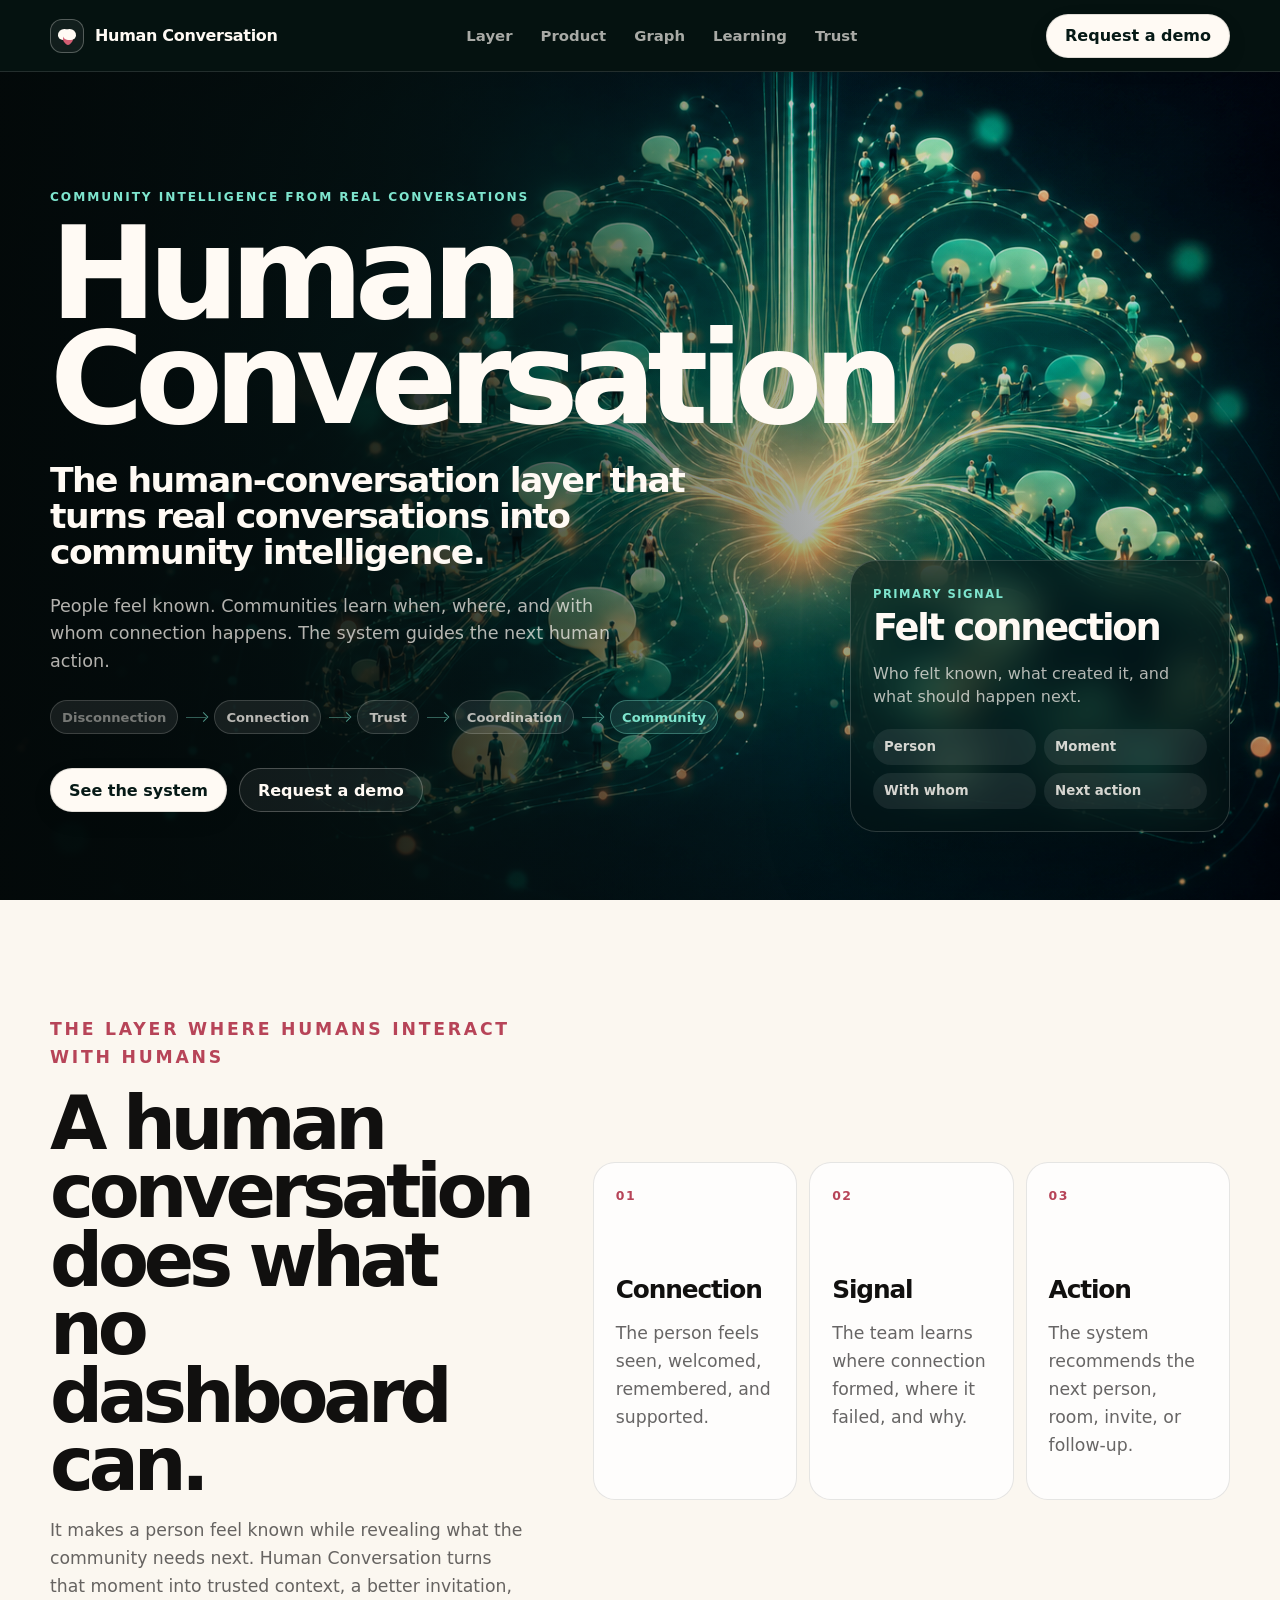
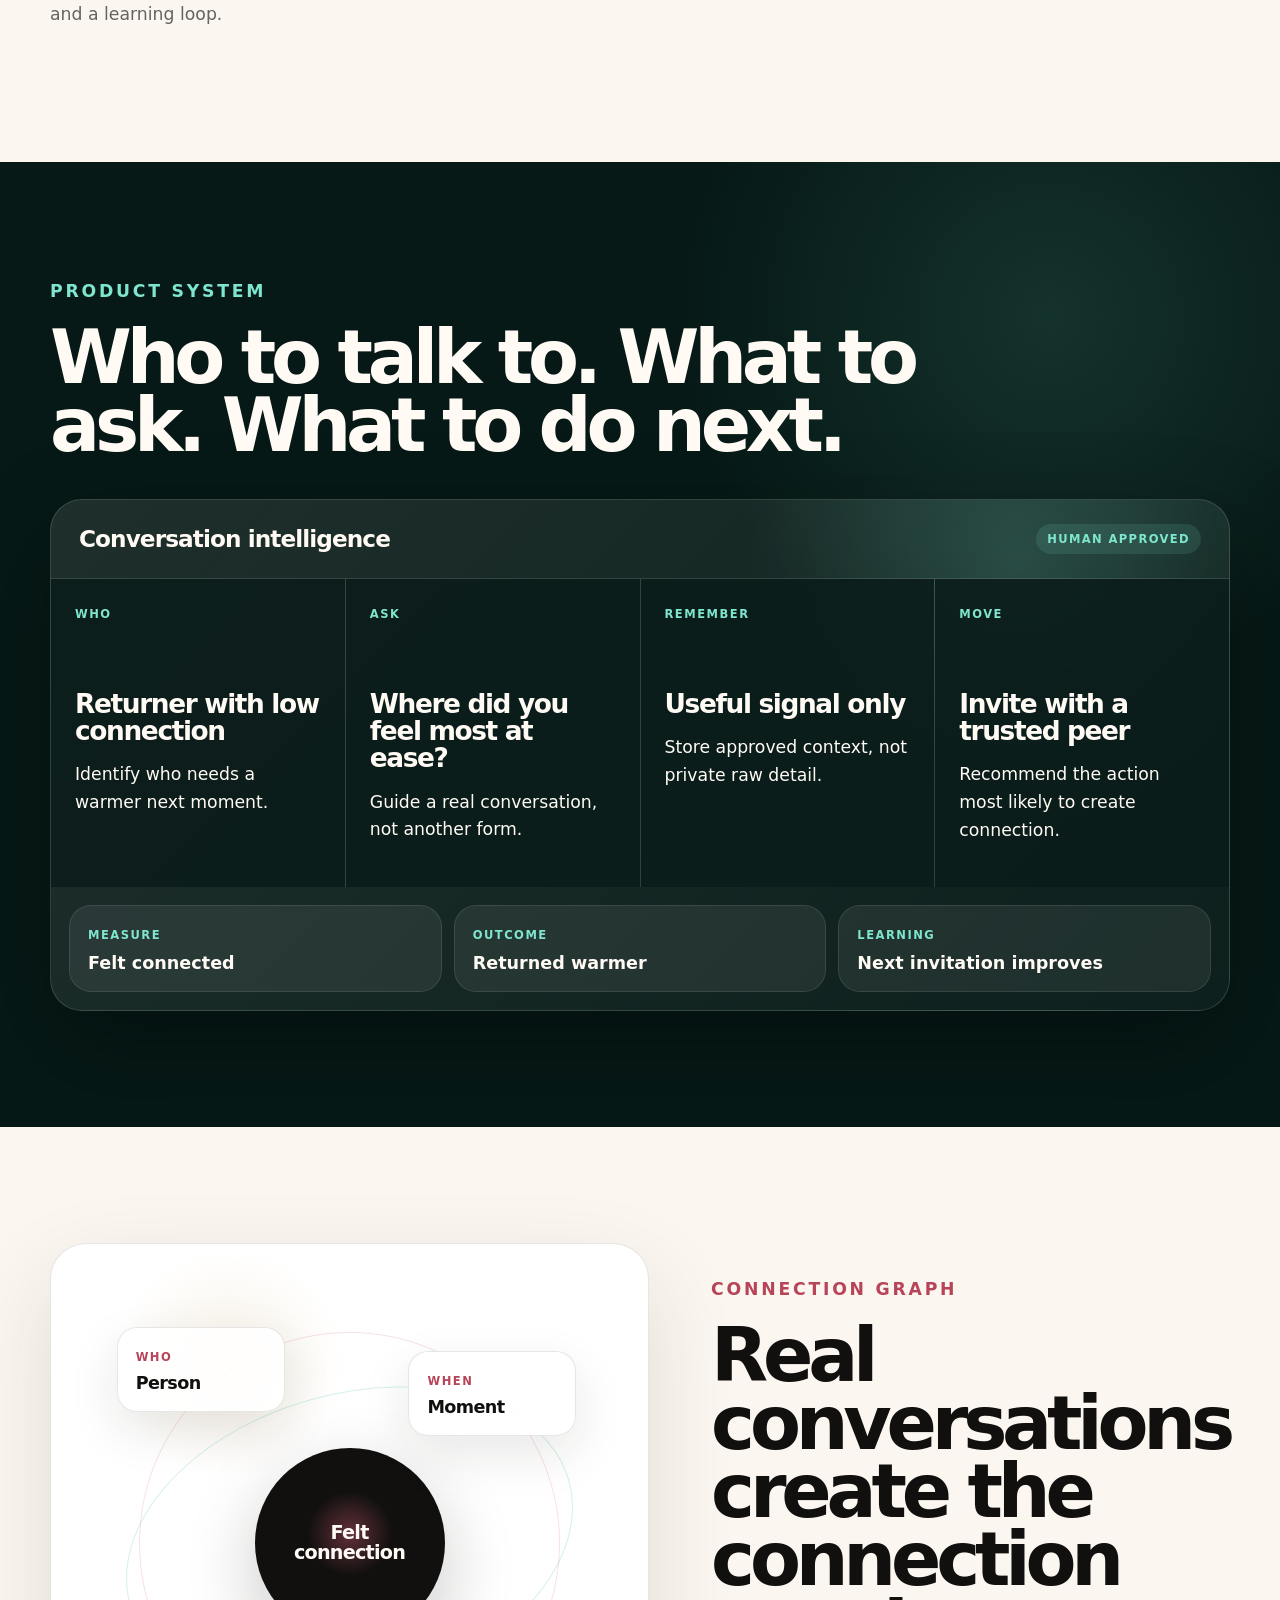
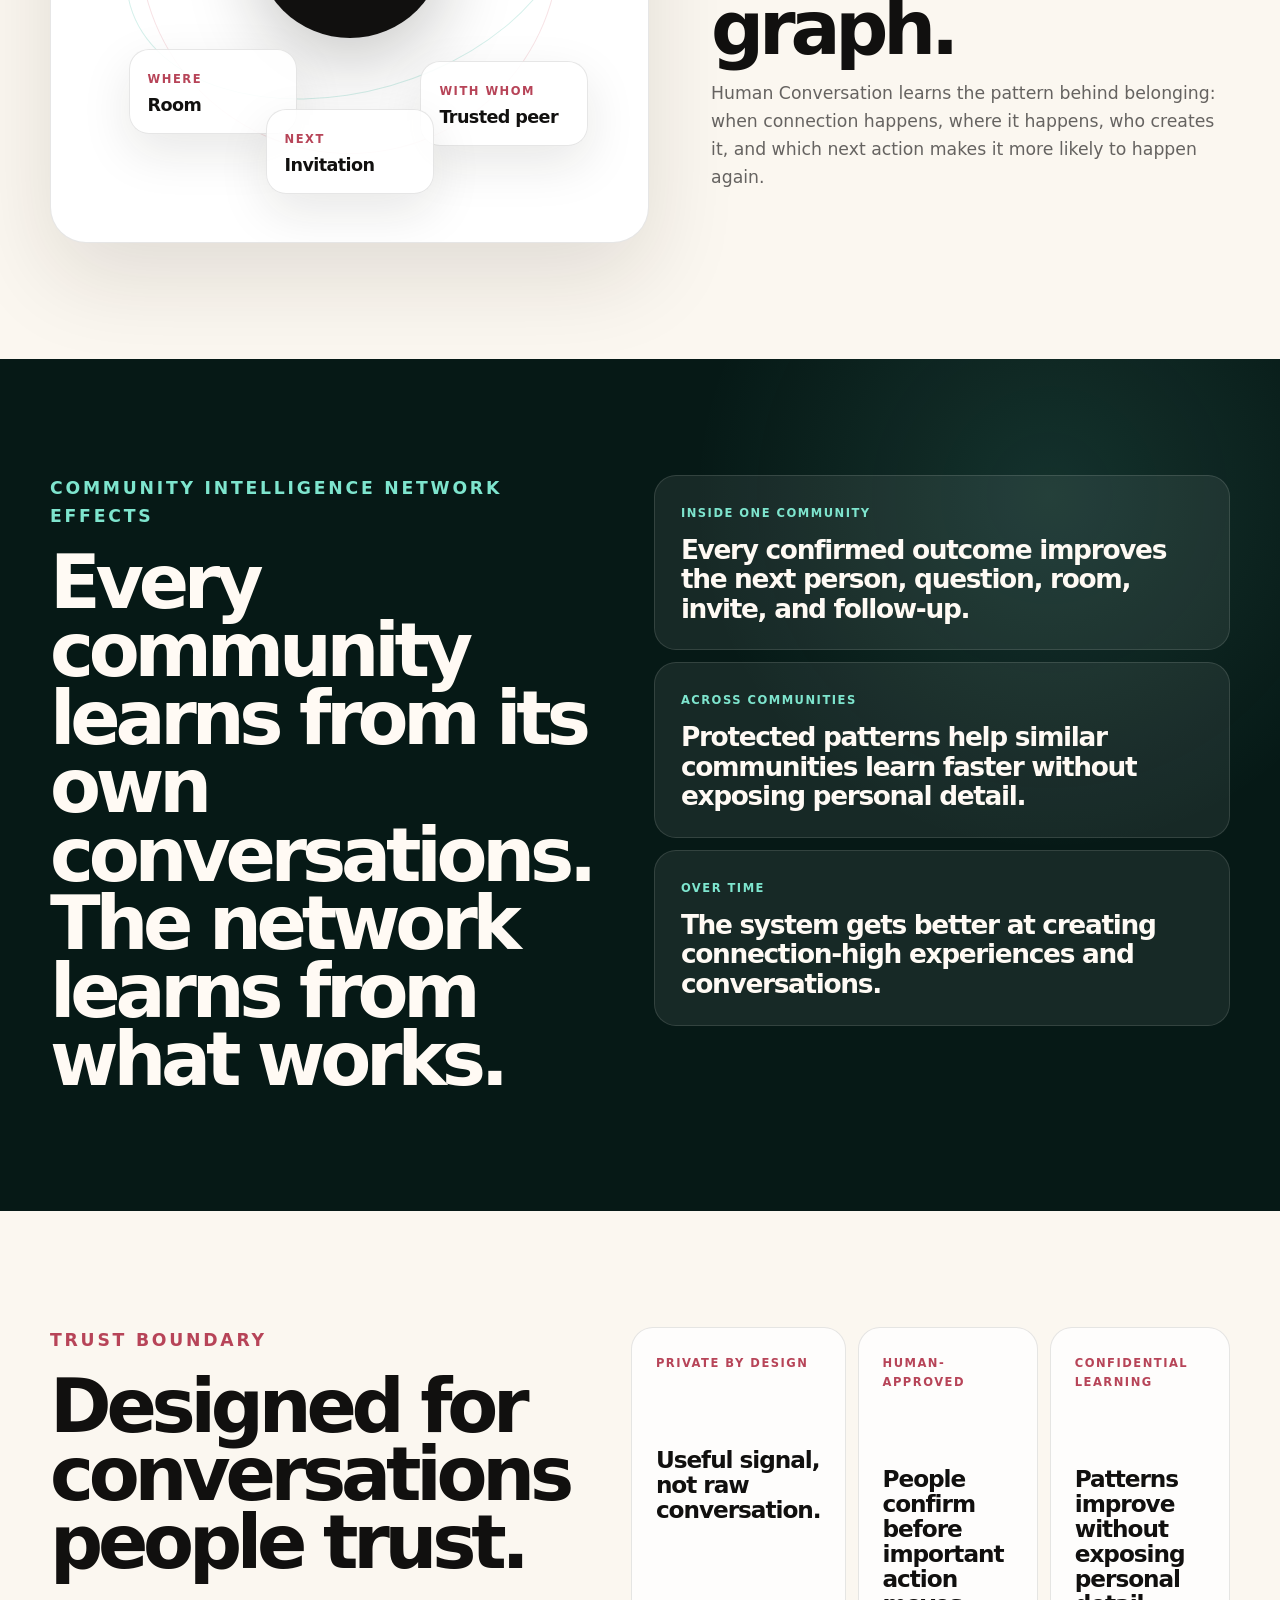
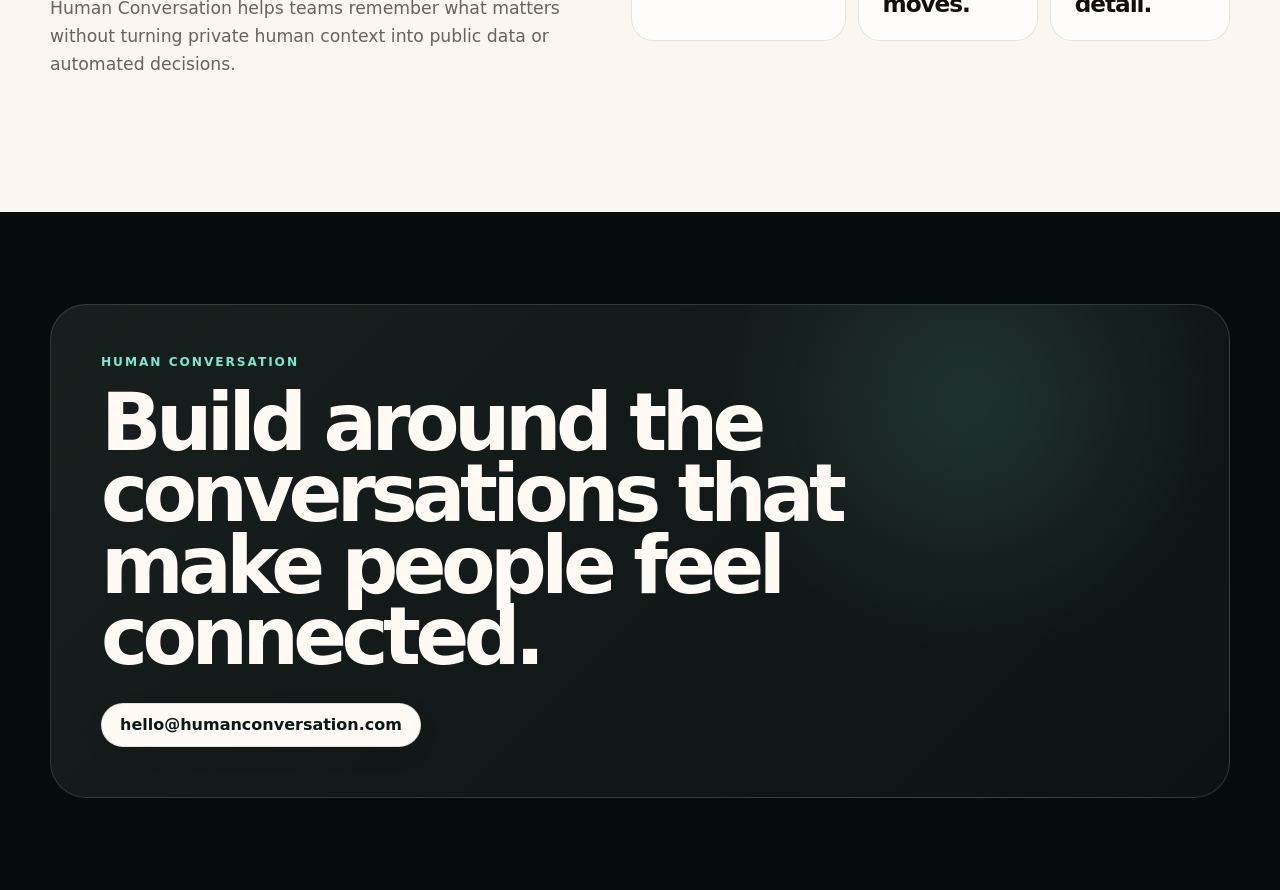
==== commit 20a73069: "Recommend Site E visual direction" ====
--- a/breathing-system.html
+++ b/breathing-system.html
@@ -58,6 +58,17 @@
               People feel known. Communities learn when, where, and with whom connection happens.
               The system guides the next human action.
             </p>
+            <div class="breathing-transform" aria-label="Human Conversation transformation">
+              <span>Disconnection</span>
+              <i></i>
+              <span>Connection</span>
+              <i></i>
+              <span>Trust</span>
+              <i></i>
+              <span>Coordination</span>
+              <i></i>
+              <span>Community</span>
+            </div>
             <div class="hero-actions">
               <a class="btn" href="#product">See the system</a>
               <a class="btn ghost" href="mailto:hello@humanconversation.com?subject=Human%20Conversation%20demo">Request a demo</a>
--- a/styles.css
+++ b/styles.css
@@ -178,7 +178,8 @@
 .platform-page .site-switcher.compact,
 .human-page .site-switcher.compact,
 .cinematic-page .site-switcher.compact,
-.learning-page .site-switcher.compact {
+.learning-page .site-switcher.compact,
+.breathing-page .site-switcher.compact {
   display: none;
 }
 
@@ -6867,6 +6868,57 @@
   line-height: 1.58;
 }
 
+.breathing-transform {
+  display: flex;
+  flex-wrap: wrap;
+  align-items: center;
+  gap: 8px;
+  max-width: 690px;
+  margin-top: 24px;
+}
+
+.breathing-transform span {
+  display: inline-flex;
+  align-items: center;
+  min-height: 34px;
+  padding: 8px 11px;
+  border: 1px solid rgba(255, 250, 244, 0.16);
+  border-radius: 999px;
+  background: rgba(255, 250, 244, 0.08);
+  color: rgba(255, 250, 244, 0.7);
+  font-size: 0.82rem;
+  font-weight: 820;
+}
+
+.breathing-transform span:first-child {
+  color: rgba(255, 250, 244, 0.42);
+}
+
+.breathing-transform span:last-child {
+  border-color: rgba(126, 229, 206, 0.34);
+  background: rgba(126, 229, 206, 0.12);
+  color: #7ee5ce;
+}
+
+.breathing-transform i {
+  position: relative;
+  width: 20px;
+  height: 1px;
+  background: rgba(126, 229, 206, 0.38);
+}
+
+.breathing-transform i::after {
+  content: "";
+  position: absolute;
+  right: -1px;
+  top: 50%;
+  width: 6px;
+  height: 6px;
+  border-top: 1px solid rgba(126, 229, 206, 0.62);
+  border-right: 1px solid rgba(126, 229, 206, 0.62);
+  transform: translateY(-50%) rotate(45deg);
+}
+
 .breathing-hero .hero-actions {
   margin-top: 34px;
 }
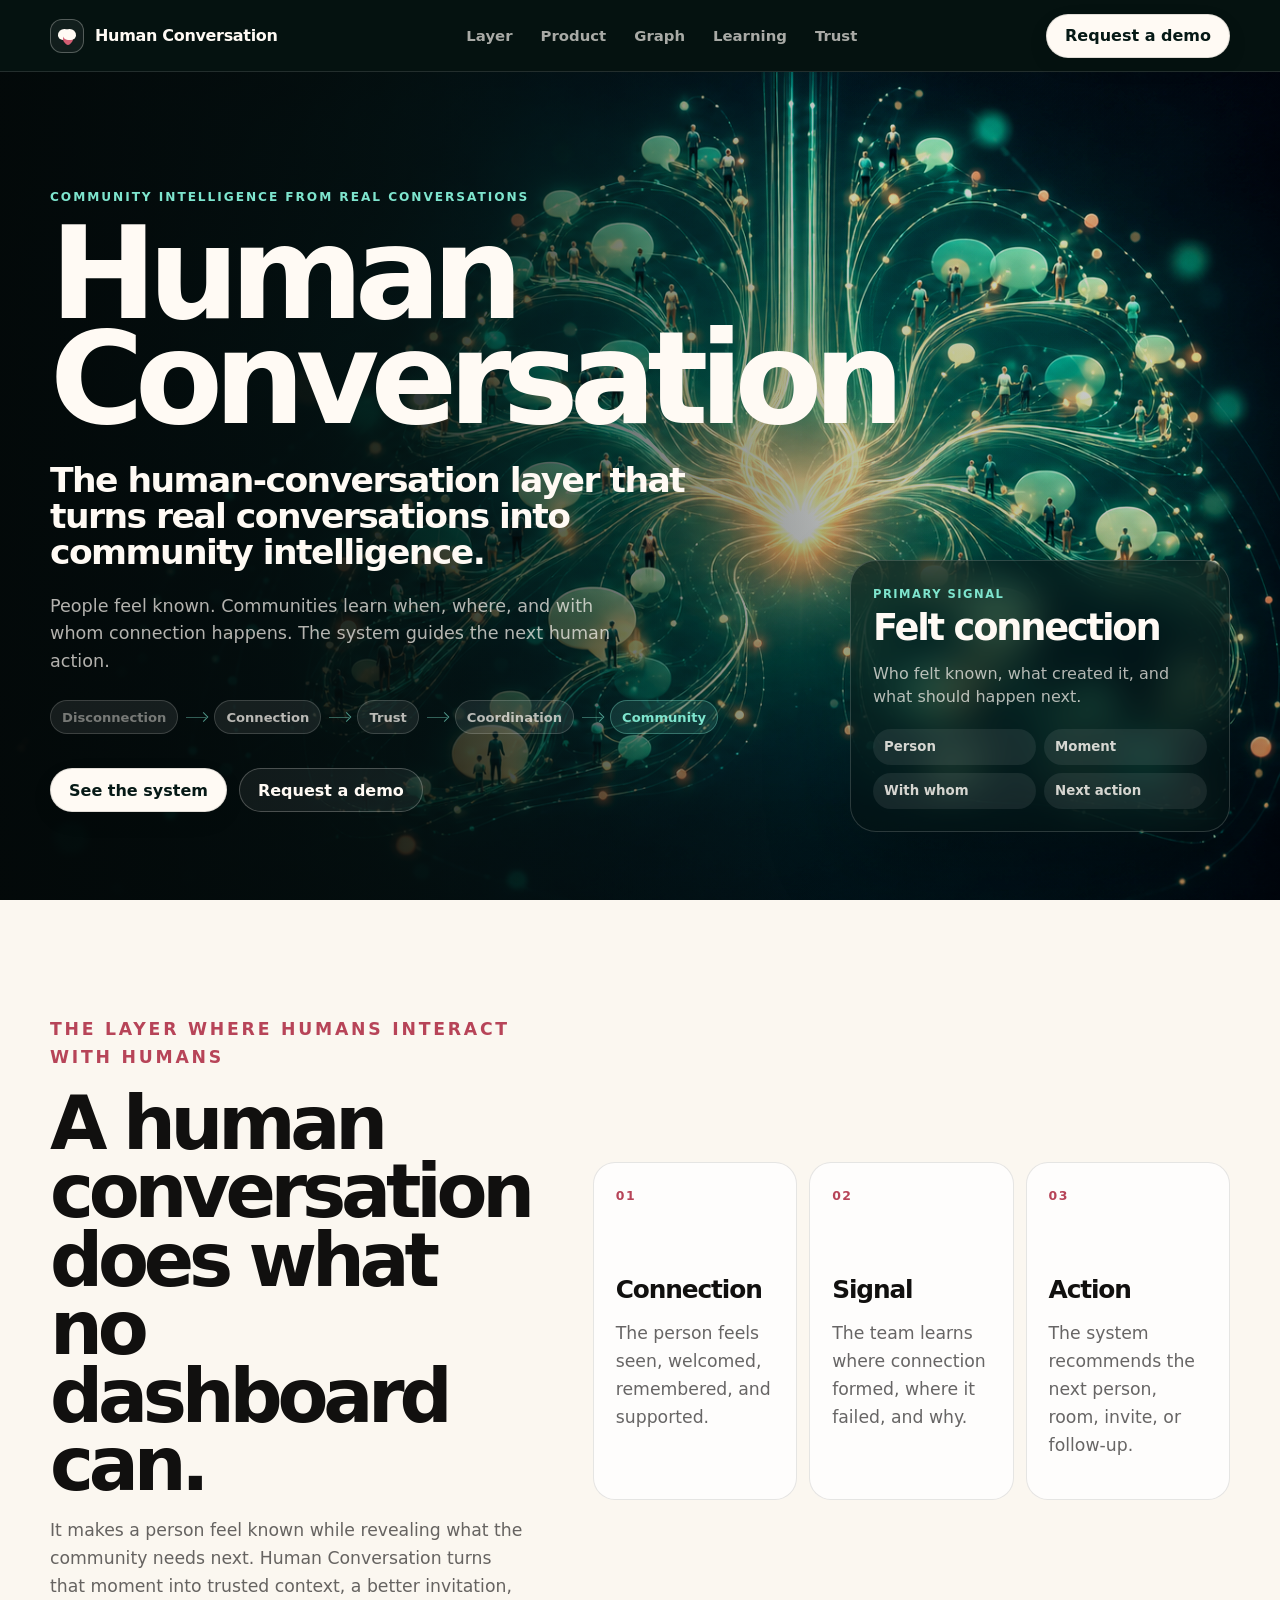
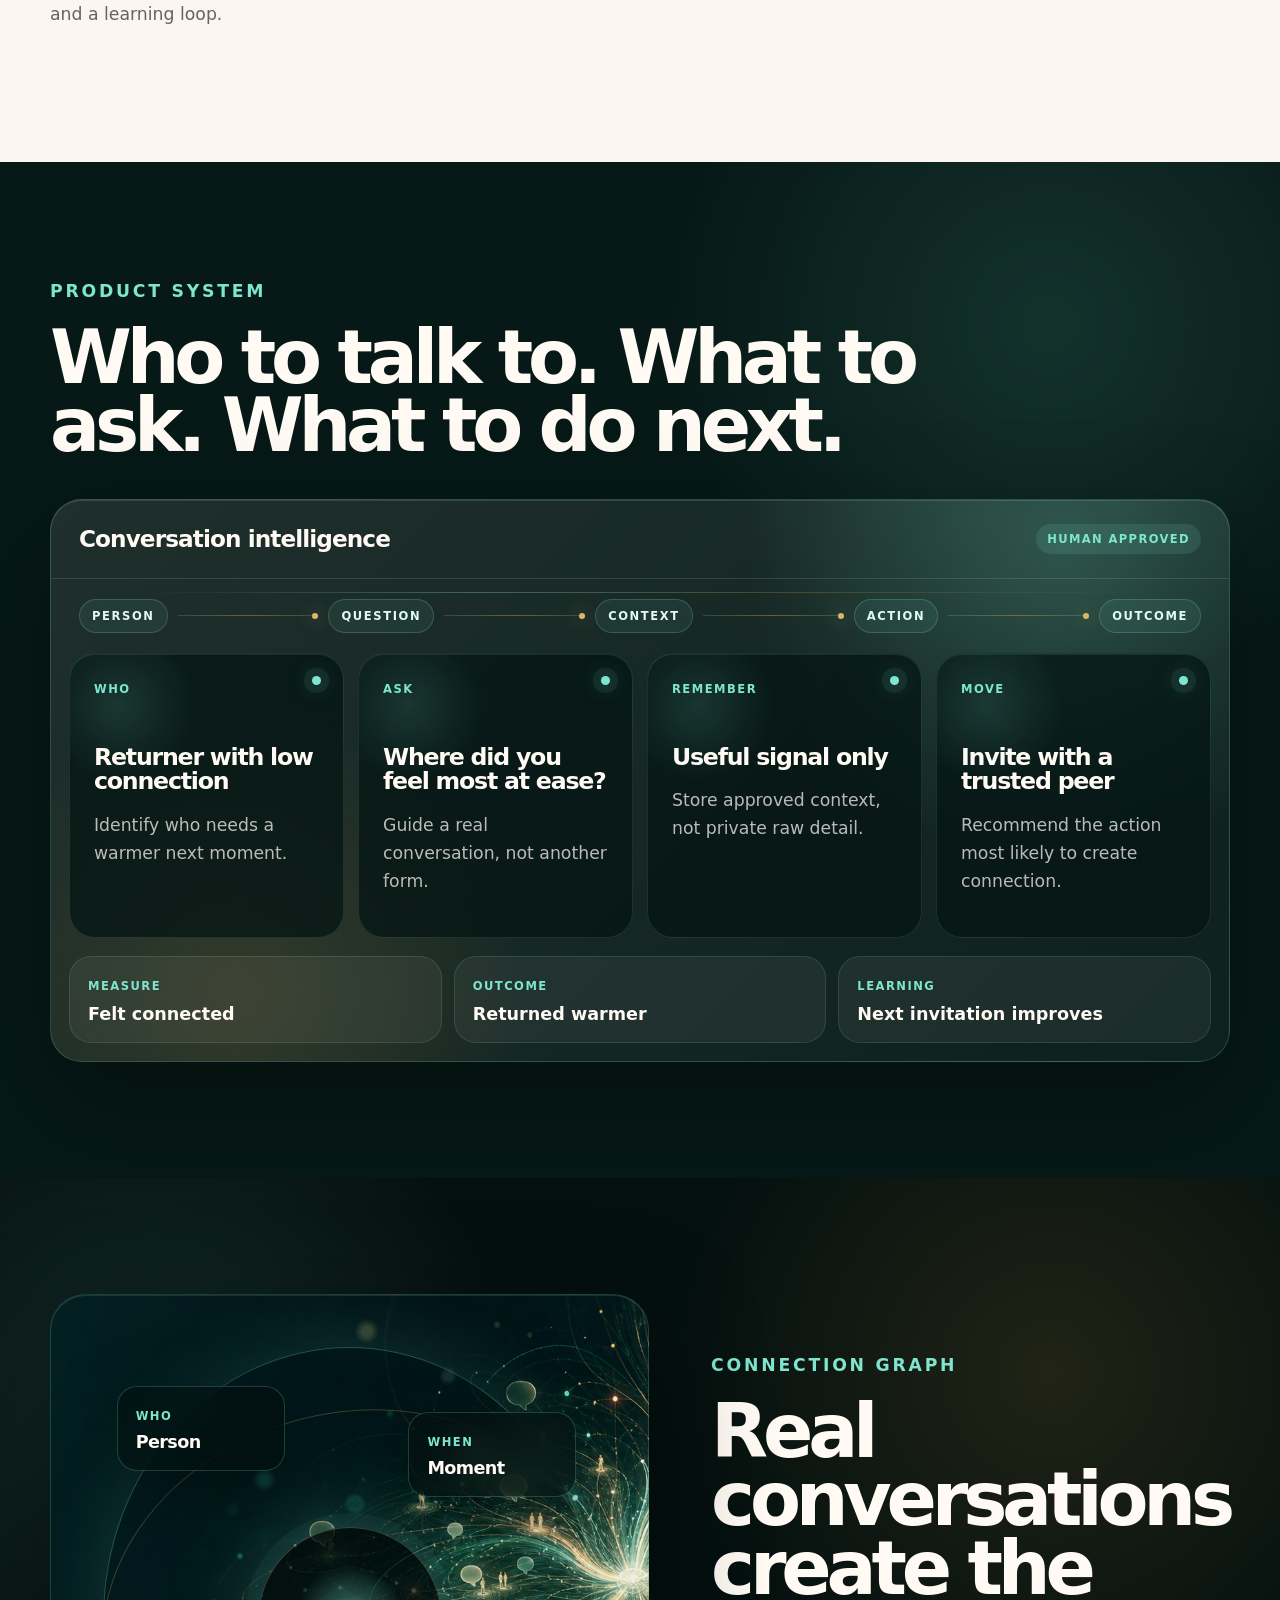
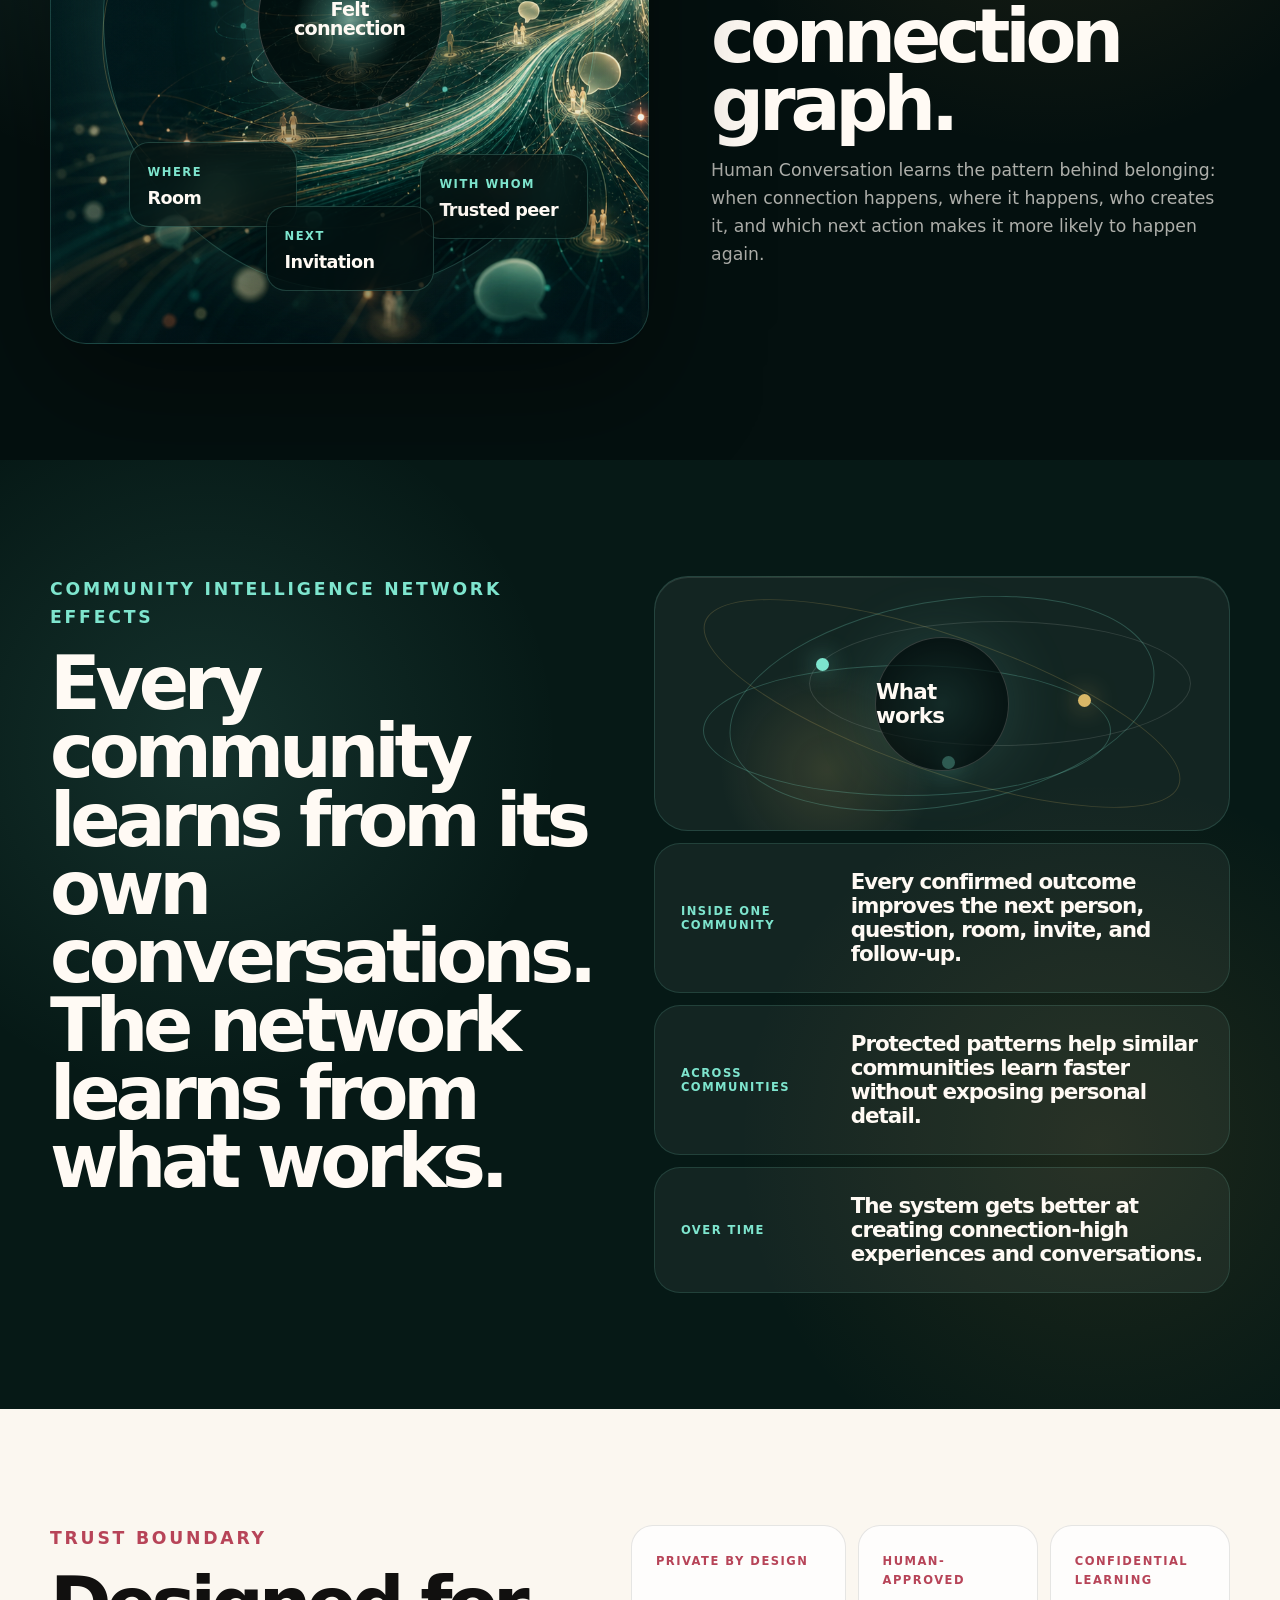
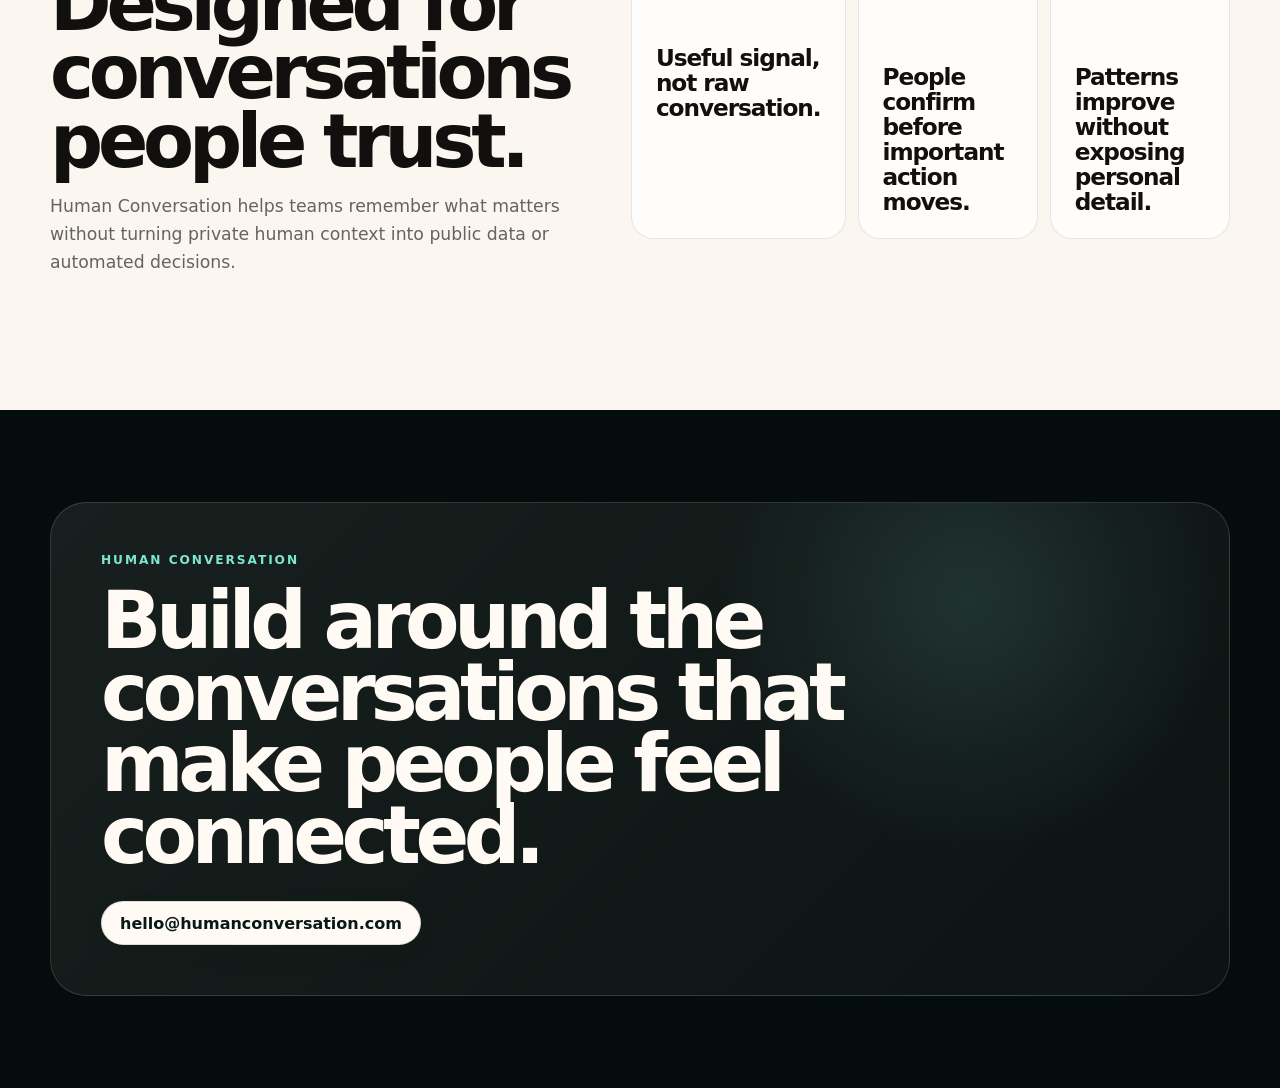
==== commit 87586e51: "Polish Site E living system visuals" ====
--- a/breathing-system.html
+++ b/breathing-system.html
@@ -5,7 +5,7 @@
     <meta name="viewport" content="width=device-width, initial-scale=1">
     <title>Human Conversation | Living Connection System</title>
     <meta name="description" content="Human Conversation is the human-conversation layer that turns real conversations into community intelligence.">
-    <link rel="stylesheet" href="styles.css?v=series-b-polish-v6">
+    <link rel="stylesheet" href="styles.css?v=series-b-polish-v7">
     <script>
       if (new URLSearchParams(window.location.search).get("review") === "1") {
         document.documentElement.classList.add("review-mode");
@@ -131,6 +131,17 @@
               <b>Conversation intelligence</b>
               <em>Human approved</em>
             </div>
+            <div class="breathing-system-map" aria-label="Conversation to action loop">
+              <span>Person</span>
+              <i></i>
+              <span>Question</span>
+              <i></i>
+              <span>Context</span>
+              <i></i>
+              <span>Action</span>
+              <i></i>
+              <span>Outcome</span>
+            </div>
             <div class="breathing-flow">
               <article>
                 <span>Who</span>
@@ -190,6 +201,14 @@
             <h2>Every community learns from its own conversations. The network learns from what works.</h2>
           </div>
           <div class="learning-stack">
+            <div class="learning-network-visual" aria-label="Community intelligence learning loop">
+              <span class="learning-orbit orbit-one"></span>
+              <span class="learning-orbit orbit-two"></span>
+              <span class="learning-node node-one"></span>
+              <span class="learning-node node-two"></span>
+              <span class="learning-node node-three"></span>
+              <b>What works</b>
+            </div>
             <article>
               <span>Inside one community</span>
               <b>Every confirmed outcome improves the next person, question, room, invite, and follow-up.</b>
--- a/styles.css
+++ b/styles.css
@@ -7483,3 +7483,312 @@
 .breathing-page .learning-stack b {
   color: #fffaf4;
 }
+
+.breathing-page .breathing-console {
+  position: relative;
+  border-color: rgba(126, 229, 206, 0.2);
+  background:
+    radial-gradient(circle at 16% 88%, rgba(196, 145, 58, 0.16), transparent 26%),
+    radial-gradient(circle at 86% 8%, rgba(126, 229, 206, 0.2), transparent 28%),
+    linear-gradient(135deg, rgba(255, 250, 244, 0.1), rgba(255, 250, 244, 0.035));
+  box-shadow:
+    0 42px 110px rgba(0, 0, 0, 0.34),
+    inset 0 1px 0 rgba(255, 250, 244, 0.12);
+}
+
+.breathing-page .breathing-console::before {
+  content: "";
+  position: absolute;
+  left: 8%;
+  right: 8%;
+  top: 92px;
+  height: 1px;
+  background: linear-gradient(90deg, transparent, rgba(126, 229, 206, 0.32), rgba(196, 145, 58, 0.28), transparent);
+}
+
+.breathing-system-map {
+  display: grid;
+  grid-template-columns: max-content 1fr max-content 1fr max-content 1fr max-content 1fr max-content;
+  align-items: center;
+  gap: 10px;
+  padding: 20px 28px 2px;
+}
+
+.breathing-system-map span {
+  position: relative;
+  z-index: 1;
+  padding: 9px 12px;
+  border: 1px solid rgba(126, 229, 206, 0.22);
+  border-radius: 999px;
+  background: rgba(126, 229, 206, 0.08);
+  color: #dffbf3;
+  font-size: 0.72rem;
+  font-weight: 850;
+  letter-spacing: 0.14em;
+  text-transform: uppercase;
+}
+
+.breathing-system-map i {
+  height: 1px;
+  background: linear-gradient(90deg, rgba(126, 229, 206, 0.18), rgba(196, 145, 58, 0.5), rgba(126, 229, 206, 0.18));
+}
+
+.breathing-system-map i::after {
+  content: "";
+  display: block;
+  width: 6px;
+  height: 6px;
+  margin: -2.5px 0 0 auto;
+  border-radius: 50%;
+  background: #d9b767;
+  box-shadow: 0 0 18px rgba(217, 183, 103, 0.72);
+}
+
+.breathing-page .breathing-flow {
+  gap: 14px;
+  padding: 18px;
+  background: transparent;
+}
+
+.breathing-page .breathing-flow article {
+  position: relative;
+  min-height: 235px;
+  overflow: hidden;
+  border: 1px solid rgba(126, 229, 206, 0.13);
+  border-radius: 26px;
+  background:
+    radial-gradient(circle at 18% 18%, rgba(126, 229, 206, 0.14), transparent 24%),
+    rgba(4, 20, 18, 0.72);
+  box-shadow: inset 0 1px 0 rgba(255, 250, 244, 0.08);
+}
+
+.breathing-page .breathing-flow article::before {
+  content: "";
+  position: absolute;
+  right: 22px;
+  top: 22px;
+  width: 9px;
+  height: 9px;
+  border-radius: 50%;
+  background: #7ee5ce;
+  box-shadow: 0 0 0 8px rgba(126, 229, 206, 0.07), 0 0 22px rgba(126, 229, 206, 0.6);
+}
+
+.breathing-page .breathing-flow b {
+  margin-top: 48px;
+  font-size: 1.48rem;
+  line-height: 1.04;
+}
+
+.breathing-page .breathing-flow p {
+  max-width: 240px;
+  margin-top: 18px;
+  color: rgba(255, 250, 244, 0.72);
+}
+
+.breathing-page .breathing-console-bottom {
+  padding-top: 0;
+}
+
+.breathing-page .breathing-console-bottom div {
+  border-color: rgba(126, 229, 206, 0.14);
+  border-radius: 22px;
+  background: rgba(255, 250, 244, 0.055);
+}
+
+.breathing-page .breathing-graph-section {
+  position: relative;
+  overflow: hidden;
+  background:
+    radial-gradient(circle at 12% 26%, rgba(126, 229, 206, 0.13), transparent 28%),
+    radial-gradient(circle at 82% 22%, rgba(196, 145, 58, 0.15), transparent 30%),
+    #04100f;
+  color: #fffaf4;
+}
+
+.breathing-page .breathing-graph-section h2 {
+  color: #fffaf4;
+}
+
+.breathing-page .breathing-graph-section p {
+  color: rgba(255, 250, 244, 0.68);
+}
+
+.breathing-page .breathing-graph-section .breathing-kicker,
+.breathing-page .breathing-graph-section .graph-pill span {
+  color: #7ee5ce;
+}
+
+.breathing-page .breathing-graph {
+  min-height: 650px;
+  border-color: rgba(126, 229, 206, 0.2);
+  background:
+    linear-gradient(90deg, rgba(4, 16, 15, 0.16), rgba(4, 16, 15, 0.04)),
+    url("assets/human-conversation-connection-field.png");
+  background-position: center;
+  background-size: cover;
+  box-shadow:
+    0 40px 120px rgba(0, 0, 0, 0.44),
+    inset 0 1px 0 rgba(255, 250, 244, 0.1);
+}
+
+.breathing-page .breathing-graph::before {
+  inset: 52px;
+  border-color: rgba(126, 229, 206, 0.28);
+  box-shadow: 0 0 80px rgba(126, 229, 206, 0.16);
+}
+
+.breathing-page .breathing-graph::after {
+  inset: 118px 48px;
+  border-color: rgba(217, 183, 103, 0.26);
+}
+
+.breathing-page .graph-center {
+  width: 184px;
+  height: 184px;
+  border: 1px solid rgba(255, 250, 244, 0.22);
+  background:
+    radial-gradient(circle at 50% 50%, rgba(255, 250, 244, 0.24), transparent 18%),
+    radial-gradient(circle at 50% 50%, rgba(126, 229, 206, 0.48), transparent 42%),
+    rgba(3, 13, 12, 0.72);
+  box-shadow:
+    0 0 0 14px rgba(126, 229, 206, 0.05),
+    0 0 90px rgba(126, 229, 206, 0.28),
+    0 30px 80px rgba(0, 0, 0, 0.42);
+}
+
+.breathing-page .graph-pill {
+  border-color: rgba(126, 229, 206, 0.22);
+  background: rgba(3, 14, 13, 0.62);
+  box-shadow: 0 22px 70px rgba(0, 0, 0, 0.36);
+  backdrop-filter: blur(18px);
+}
+
+.breathing-page .graph-pill b {
+  color: #fffaf4;
+}
+
+.breathing-page .breathing-learning {
+  background:
+    radial-gradient(circle at 16% 30%, rgba(126, 229, 206, 0.12), transparent 28%),
+    radial-gradient(circle at 86% 72%, rgba(196, 145, 58, 0.12), transparent 28%),
+    #061916;
+}
+
+.learning-network-visual {
+  position: relative;
+  min-height: 255px;
+  overflow: hidden;
+  border: 1px solid rgba(126, 229, 206, 0.16);
+  border-radius: 34px;
+  background:
+    radial-gradient(circle at 50% 50%, rgba(126, 229, 206, 0.3), transparent 20%),
+    radial-gradient(circle at 30% 76%, rgba(217, 183, 103, 0.16), transparent 24%),
+    rgba(255, 250, 244, 0.055);
+  box-shadow: inset 0 1px 0 rgba(255, 250, 244, 0.1);
+}
+
+.learning-network-visual::before,
+.learning-network-visual::after,
+.learning-orbit {
+  content: "";
+  position: absolute;
+  border: 1px solid rgba(126, 229, 206, 0.24);
+  border-radius: 50%;
+}
+
+.learning-network-visual::before {
+  inset: 24px 72px;
+  transform: rotate(-10deg);
+}
+
+.learning-network-visual::after {
+  inset: 58px 36px;
+  border-color: rgba(217, 183, 103, 0.2);
+  transform: rotate(19deg);
+}
+
+.learning-orbit.orbit-one {
+  inset: 88px 118px 34px 48px;
+}
+
+.learning-orbit.orbit-two {
+  inset: 44px 38px 84px 154px;
+  border-color: rgba(255, 250, 244, 0.12);
+}
+
+.learning-node {
+  position: absolute;
+  z-index: 2;
+  width: 13px;
+  height: 13px;
+  border-radius: 50%;
+  background: #7ee5ce;
+  box-shadow: 0 0 24px rgba(126, 229, 206, 0.75);
+}
+
+.learning-node.node-one {
+  left: 28%;
+  top: 32%;
+}
+
+.learning-node.node-two {
+  right: 24%;
+  top: 46%;
+  background: #d9b767;
+  box-shadow: 0 0 24px rgba(217, 183, 103, 0.72);
+}
+
+.learning-node.node-three {
+  left: 50%;
+  bottom: 24%;
+}
+
+.learning-network-visual b {
+  position: absolute;
+  left: 50%;
+  top: 50%;
+  z-index: 3;
+  display: grid;
+  place-items: center;
+  width: 134px;
+  height: 134px;
+  border: 1px solid rgba(255, 250, 244, 0.18);
+  border-radius: 50%;
+  background: rgba(3, 14, 13, 0.64);
+  color: #fffaf4;
+  font-size: 1.08rem;
+  letter-spacing: -0.035em;
+  transform: translate(-50%, -50%);
+  box-shadow: 0 0 70px rgba(126, 229, 206, 0.16);
+}
+
+.breathing-page .learning-stack article {
+  display: grid;
+  grid-template-columns: 0.42fr 1fr;
+  align-items: center;
+  gap: 22px;
+  border-color: rgba(126, 229, 206, 0.14);
+  border-radius: 26px;
+  background: rgba(255, 250, 244, 0.055);
+}
+
+.breathing-page .learning-stack b {
+  margin-top: 0;
+  font-size: 1.34rem;
+  line-height: 1.12;
+}
+
+@media (max-width: 760px) {
+  .breathing-system-map {
+    grid-template-columns: 1fr;
+  }
+
+  .breathing-system-map i {
+    display: none;
+  }
+
+  .breathing-page .learning-stack article {
+    grid-template-columns: 1fr;
+  }
+}
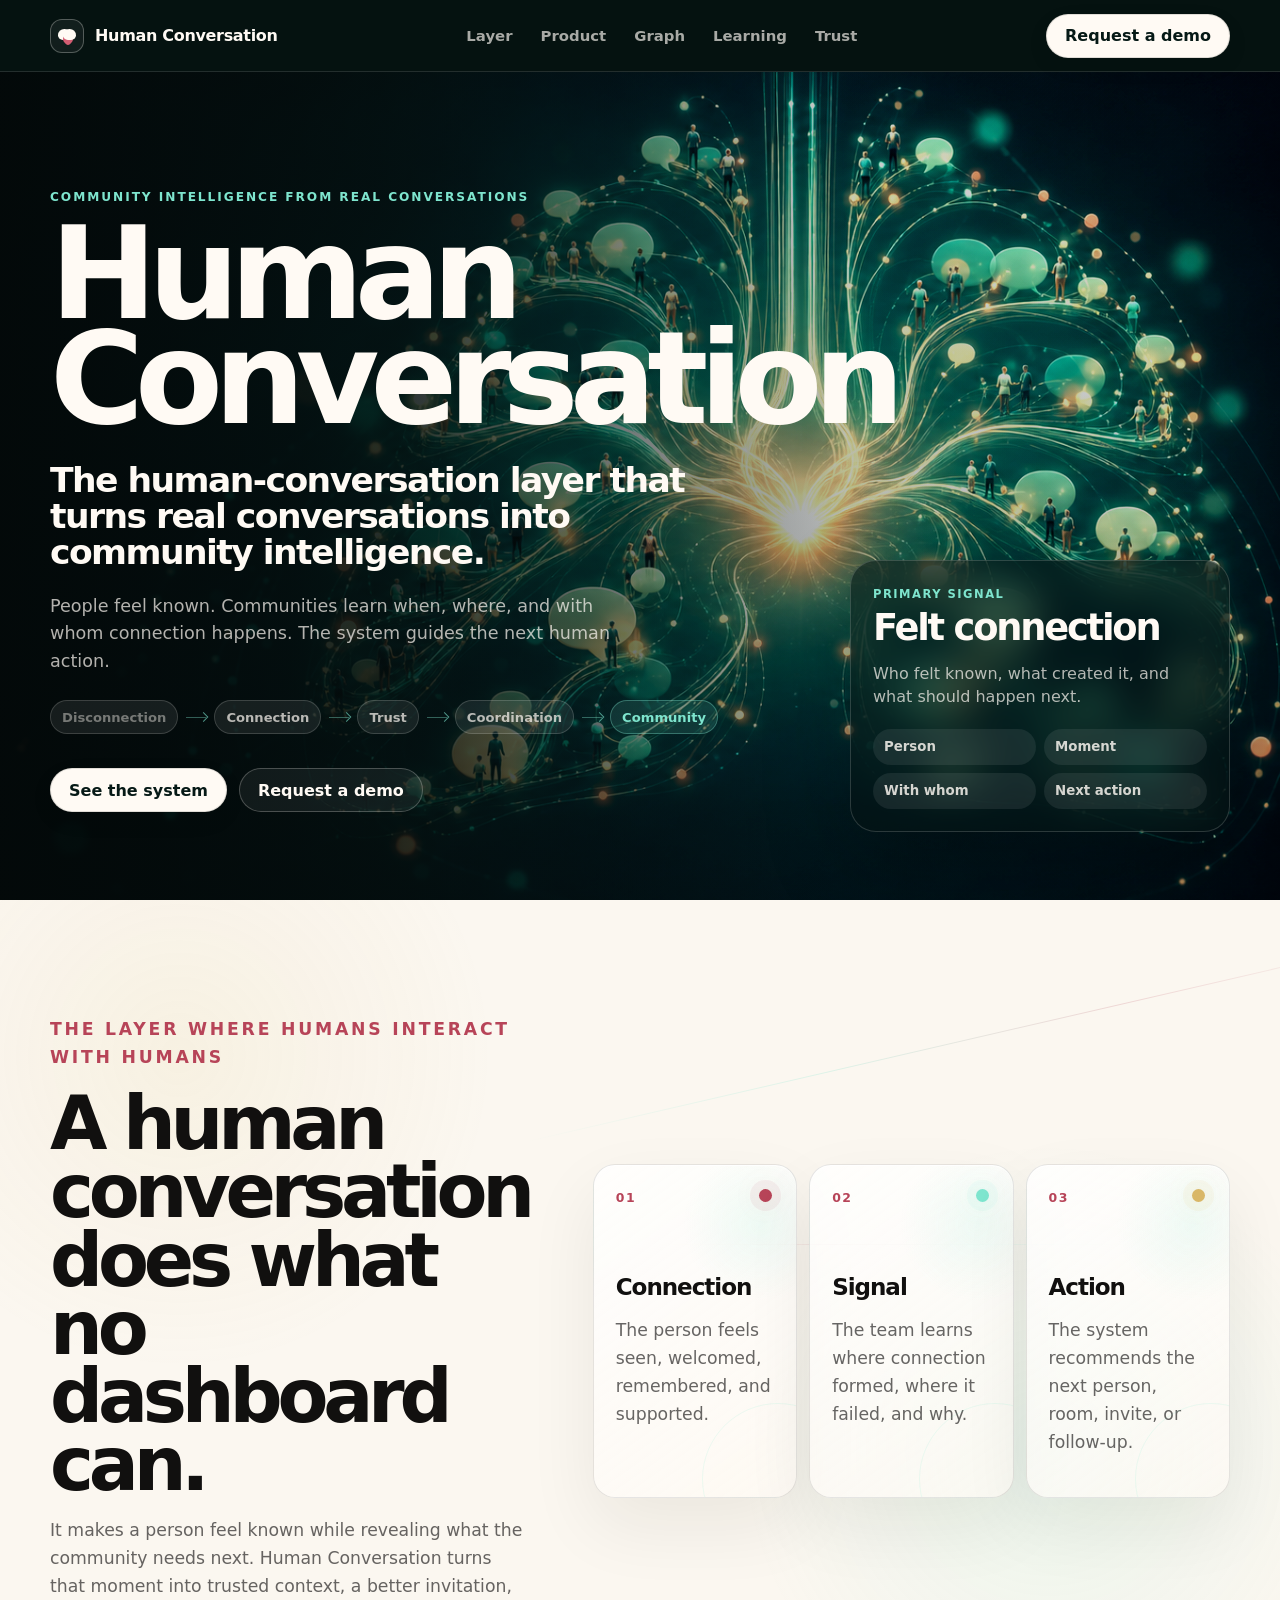
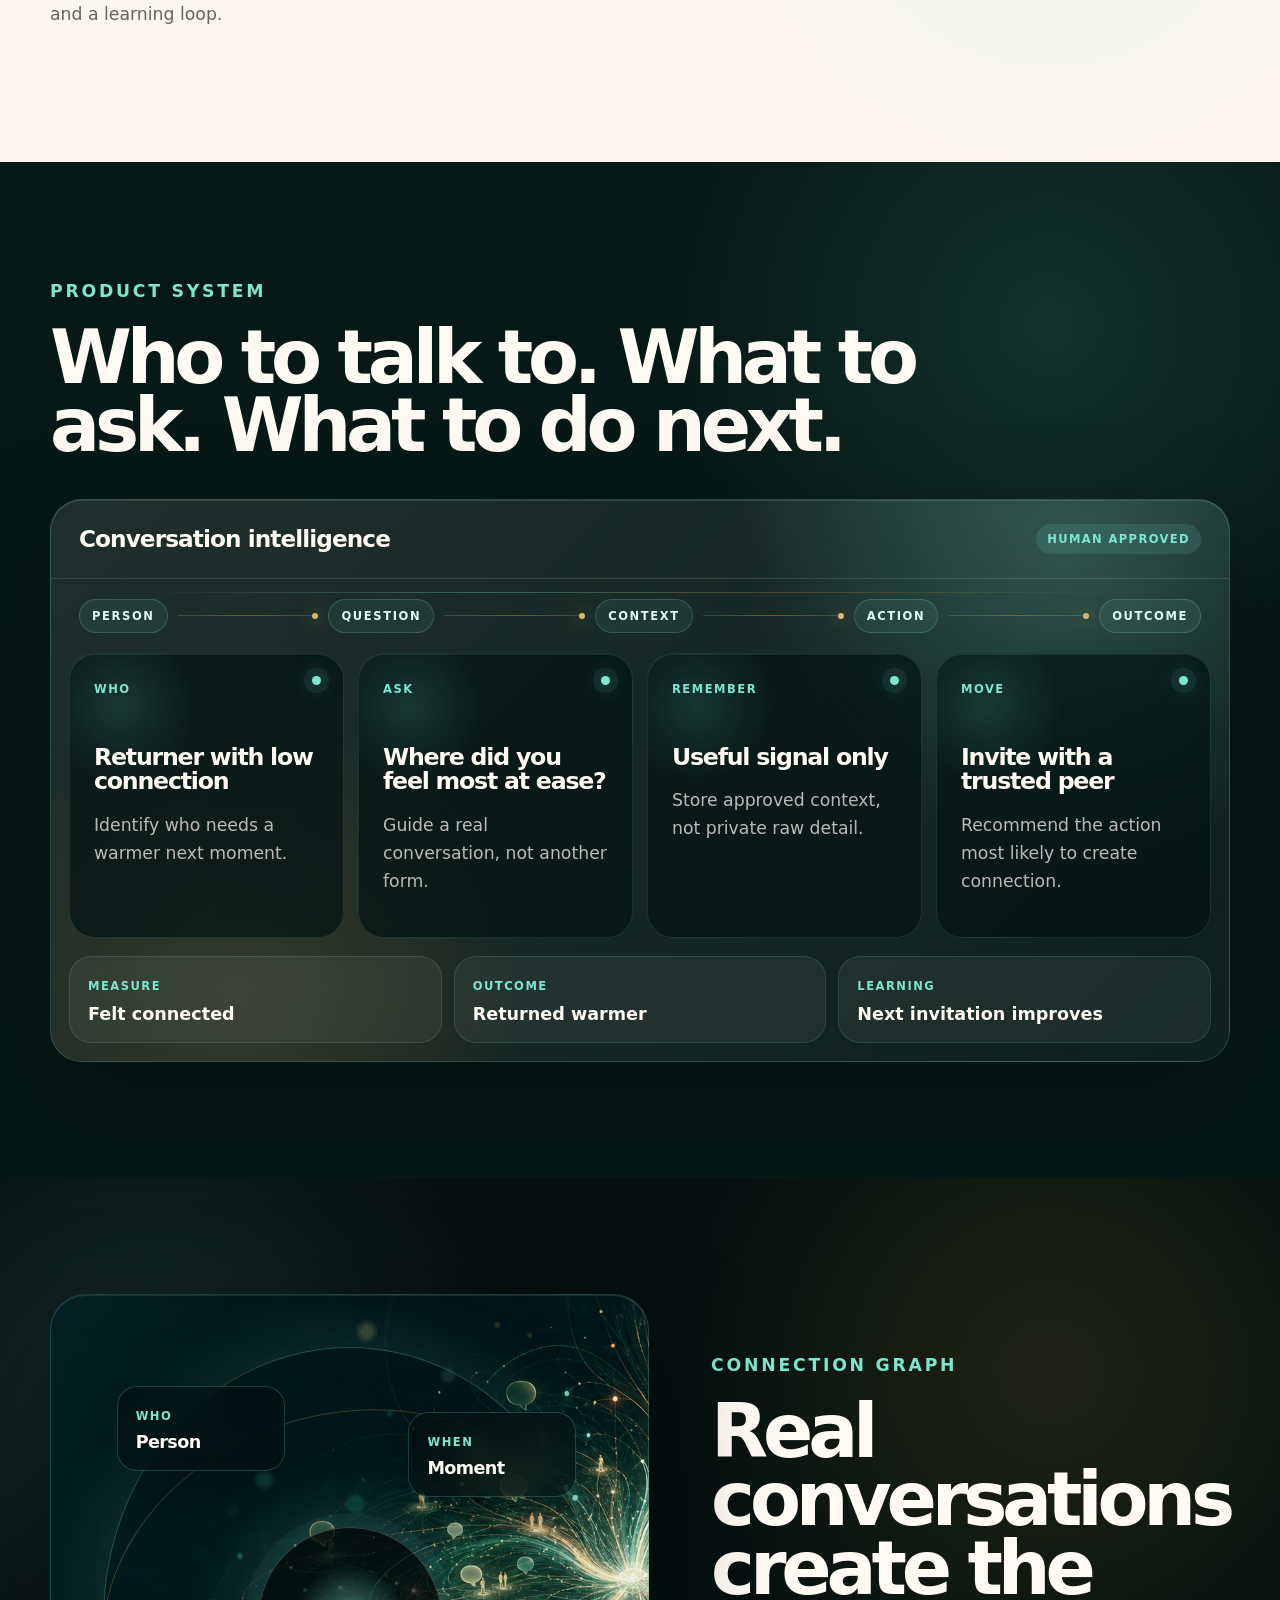
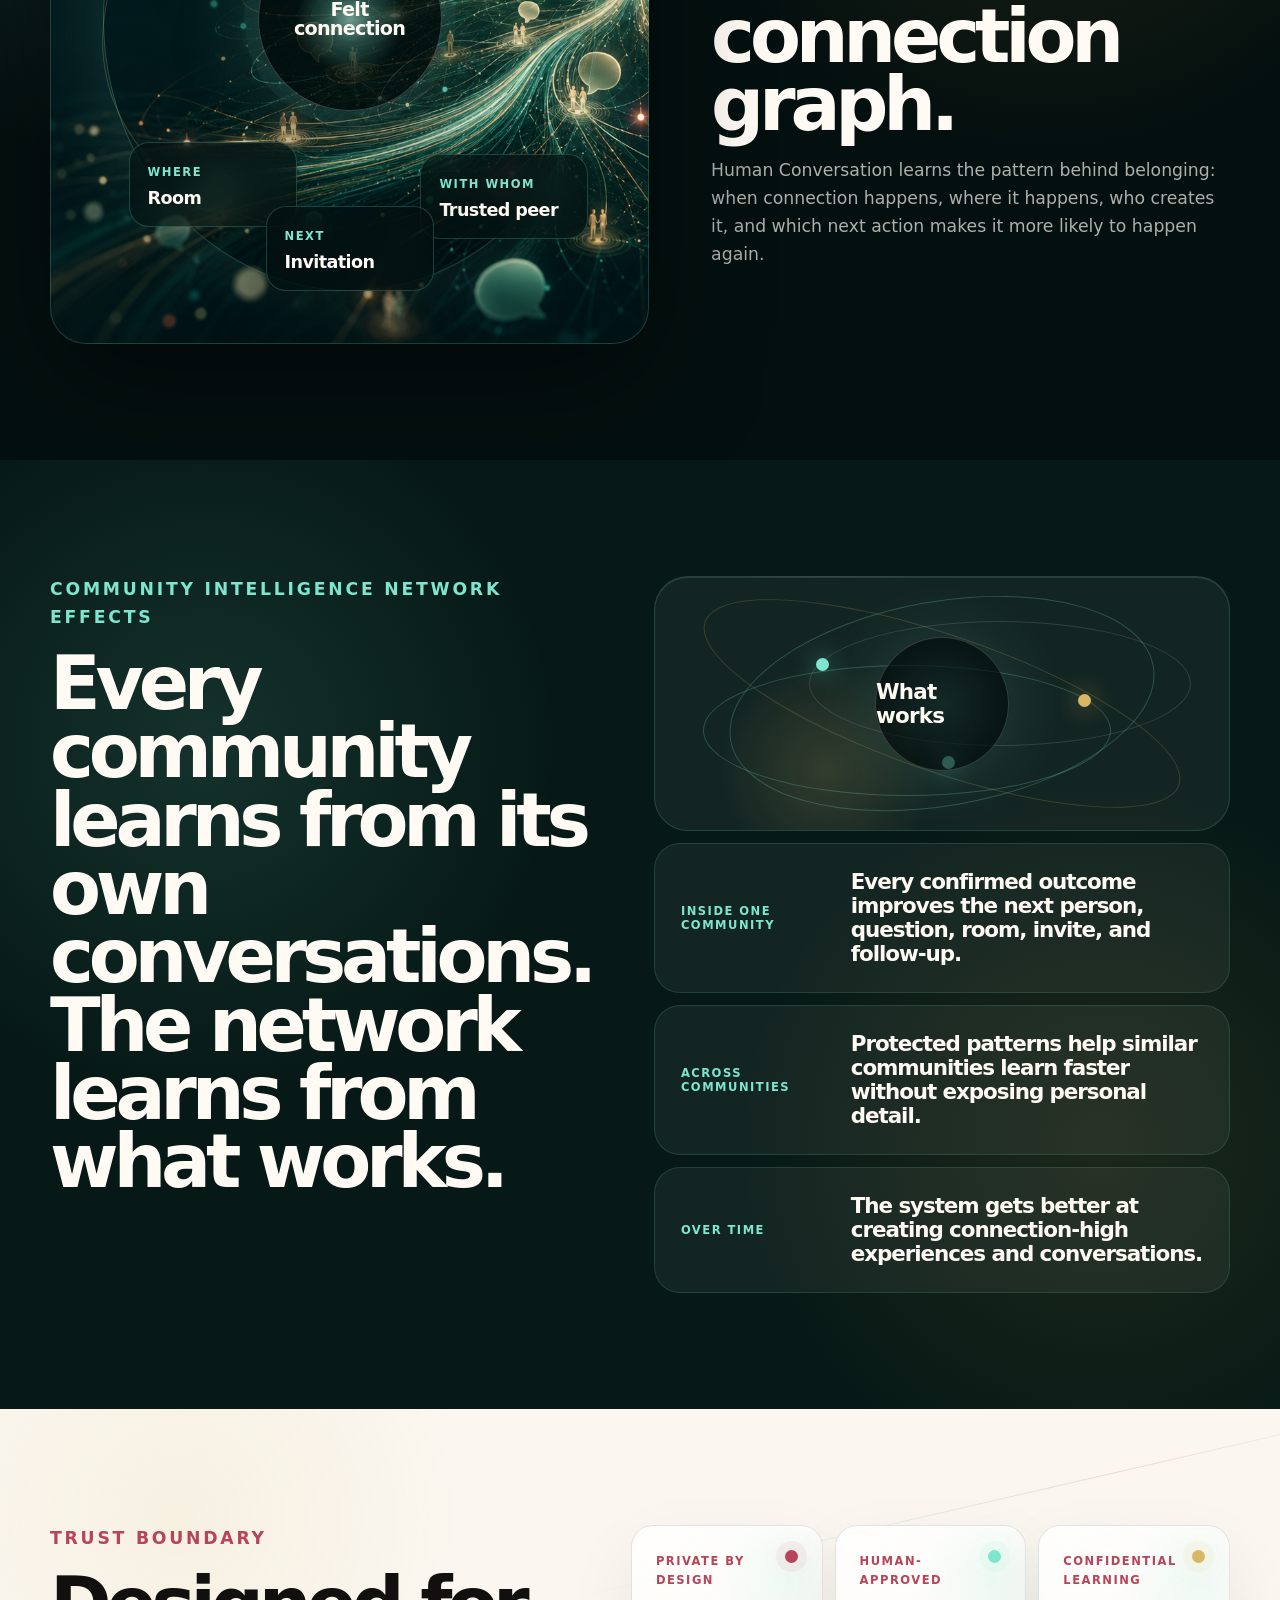
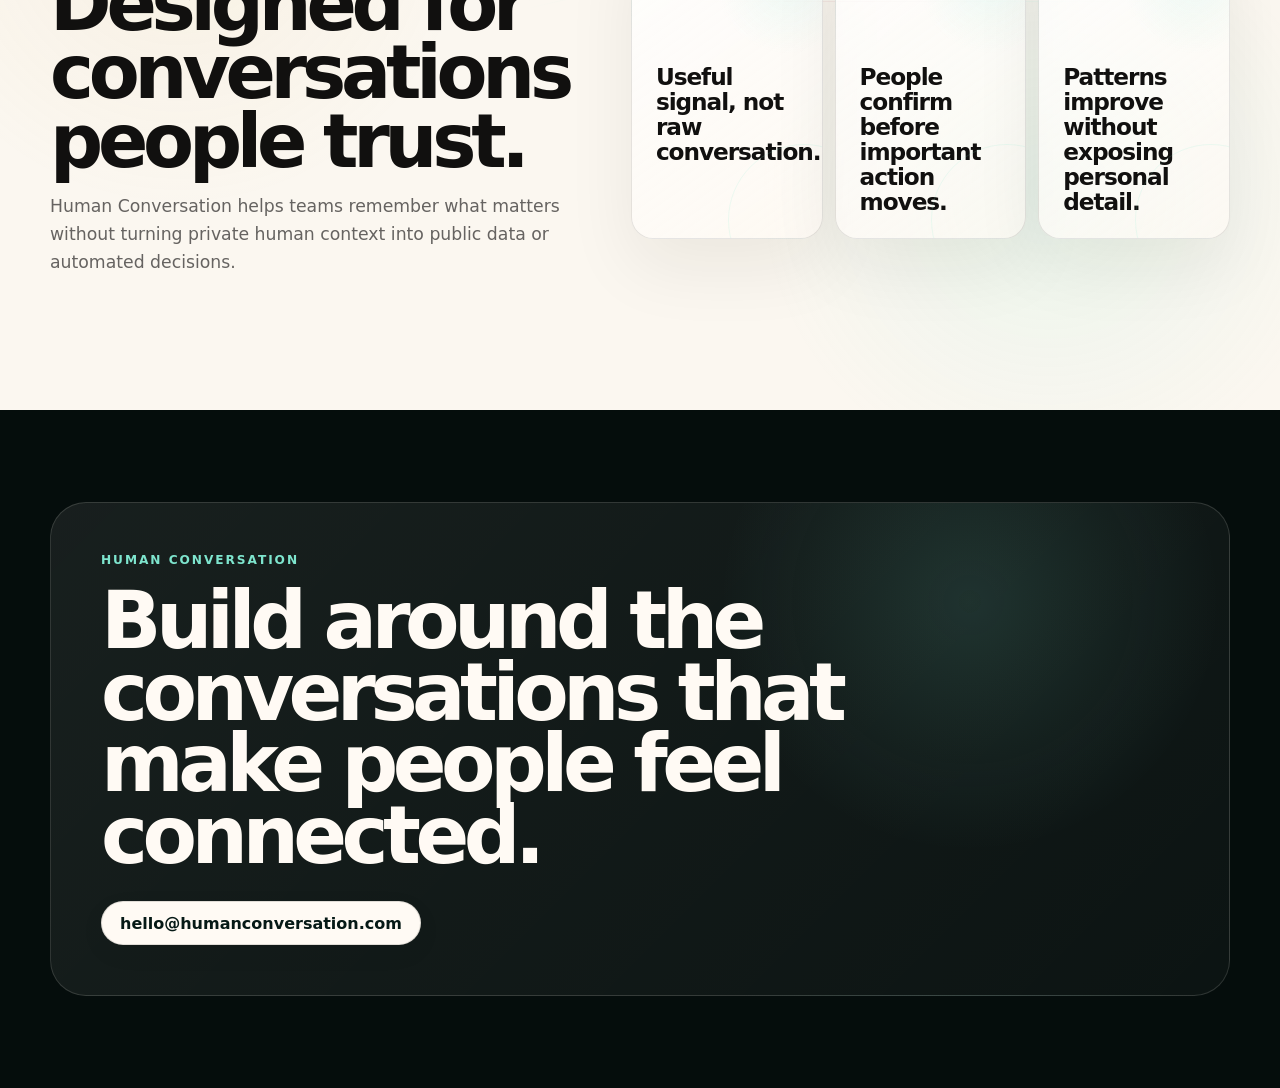
==== commit 51521e17: "Polish Site E light sections" ====
--- a/breathing-system.html
+++ b/breathing-system.html
@@ -5,7 +5,7 @@
     <meta name="viewport" content="width=device-width, initial-scale=1">
     <title>Human Conversation | Living Connection System</title>
     <meta name="description" content="Human Conversation is the human-conversation layer that turns real conversations into community intelligence.">
-    <link rel="stylesheet" href="styles.css?v=series-b-polish-v7">
+    <link rel="stylesheet" href="styles.css?v=series-b-polish-v8">
     <script>
       if (new URLSearchParams(window.location.search).get("review") === "1") {
         document.documentElement.classList.add("review-mode");
--- a/styles.css
+++ b/styles.css
@@ -7792,3 +7792,110 @@
     grid-template-columns: 1fr;
   }
 }
+
+.breathing-page .breathing-layer,
+.breathing-page .breathing-trust {
+  position: relative;
+  overflow: hidden;
+  background:
+    radial-gradient(circle at 14% 18%, rgba(217, 183, 103, 0.1), transparent 24%),
+    radial-gradient(circle at 82% 64%, rgba(126, 229, 206, 0.12), transparent 26%),
+    #fbf7f0;
+}
+
+.breathing-page .breathing-layer::before,
+.breathing-page .breathing-trust::before {
+  content: "";
+  position: absolute;
+  inset: 16% -12% auto 40%;
+  height: 1px;
+  background: linear-gradient(90deg, transparent, rgba(126, 229, 206, 0.24), rgba(183, 68, 88, 0.18), transparent);
+  transform: rotate(-13deg);
+}
+
+.breathing-page .breathing-three,
+.breathing-page .trust-boundary {
+  position: relative;
+  isolation: isolate;
+}
+
+.breathing-page .breathing-three::before,
+.breathing-page .trust-boundary::before {
+  content: "";
+  position: absolute;
+  left: 8%;
+  right: 8%;
+  top: 24%;
+  z-index: -1;
+  height: 1px;
+  opacity: 0.34;
+  background: linear-gradient(90deg, transparent, rgba(183, 68, 88, 0.24), rgba(126, 229, 206, 0.24), transparent);
+}
+
+.breathing-page .breathing-three article,
+.breathing-page .trust-boundary article {
+  position: relative;
+  overflow: hidden;
+  border-color: rgba(17, 16, 15, 0.1);
+  background:
+    radial-gradient(circle at 82% 18%, rgba(126, 229, 206, 0.12), transparent 24%),
+    linear-gradient(145deg, rgba(255, 255, 255, 0.82), rgba(255, 250, 244, 0.66));
+  box-shadow:
+    0 28px 70px rgba(34, 28, 18, 0.07),
+    inset 0 1px 0 rgba(255, 255, 255, 0.8);
+}
+
+.breathing-page .breathing-three article::before,
+.breathing-page .trust-boundary article::before {
+  content: "";
+  position: absolute;
+  right: 24px;
+  top: 24px;
+  width: 13px;
+  height: 13px;
+  border-radius: 50%;
+  background: #b74458;
+  box-shadow:
+    0 0 0 9px rgba(183, 68, 88, 0.07),
+    0 0 30px rgba(183, 68, 88, 0.2);
+}
+
+.breathing-page .breathing-three article:nth-child(2)::before,
+.breathing-page .trust-boundary article:nth-child(2)::before {
+  background: #7ee5ce;
+  box-shadow:
+    0 0 0 9px rgba(126, 229, 206, 0.08),
+    0 0 30px rgba(126, 229, 206, 0.24);
+}
+
+.breathing-page .breathing-three article:nth-child(3)::before,
+.breathing-page .trust-boundary article:nth-child(3)::before {
+  background: #d9b767;
+  box-shadow:
+    0 0 0 9px rgba(217, 183, 103, 0.08),
+    0 0 30px rgba(217, 183, 103, 0.24);
+}
+
+.breathing-page .breathing-three article::after,
+.breathing-page .trust-boundary article::after {
+  content: "";
+  position: absolute;
+  right: -58px;
+  bottom: -58px;
+  width: 150px;
+  height: 150px;
+  border: 1px solid rgba(126, 229, 206, 0.14);
+  border-radius: 50%;
+}
+
+.breathing-page .breathing-three b {
+  position: relative;
+  display: block;
+  margin-top: 70px;
+  font-size: 1.44rem;
+}
+
+.breathing-page .breathing-three p {
+  position: relative;
+  margin-top: 18px;
+}
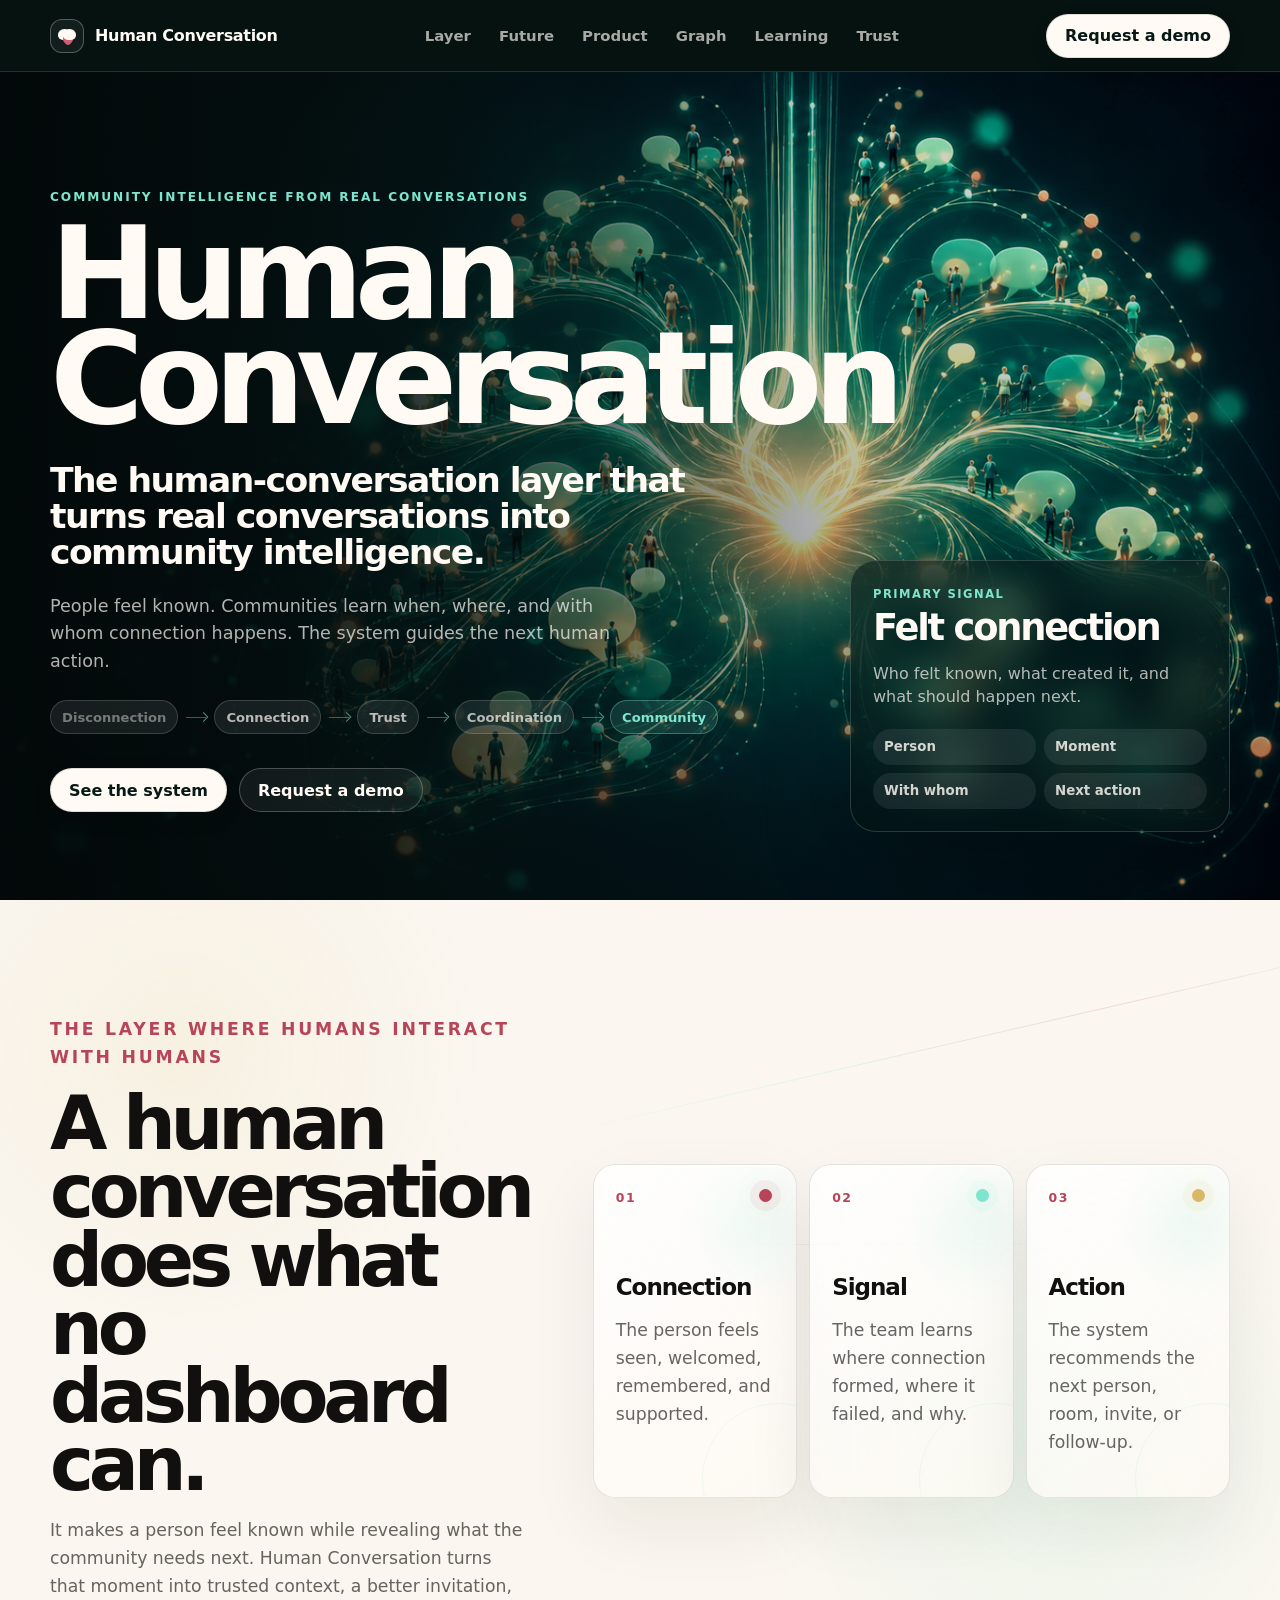
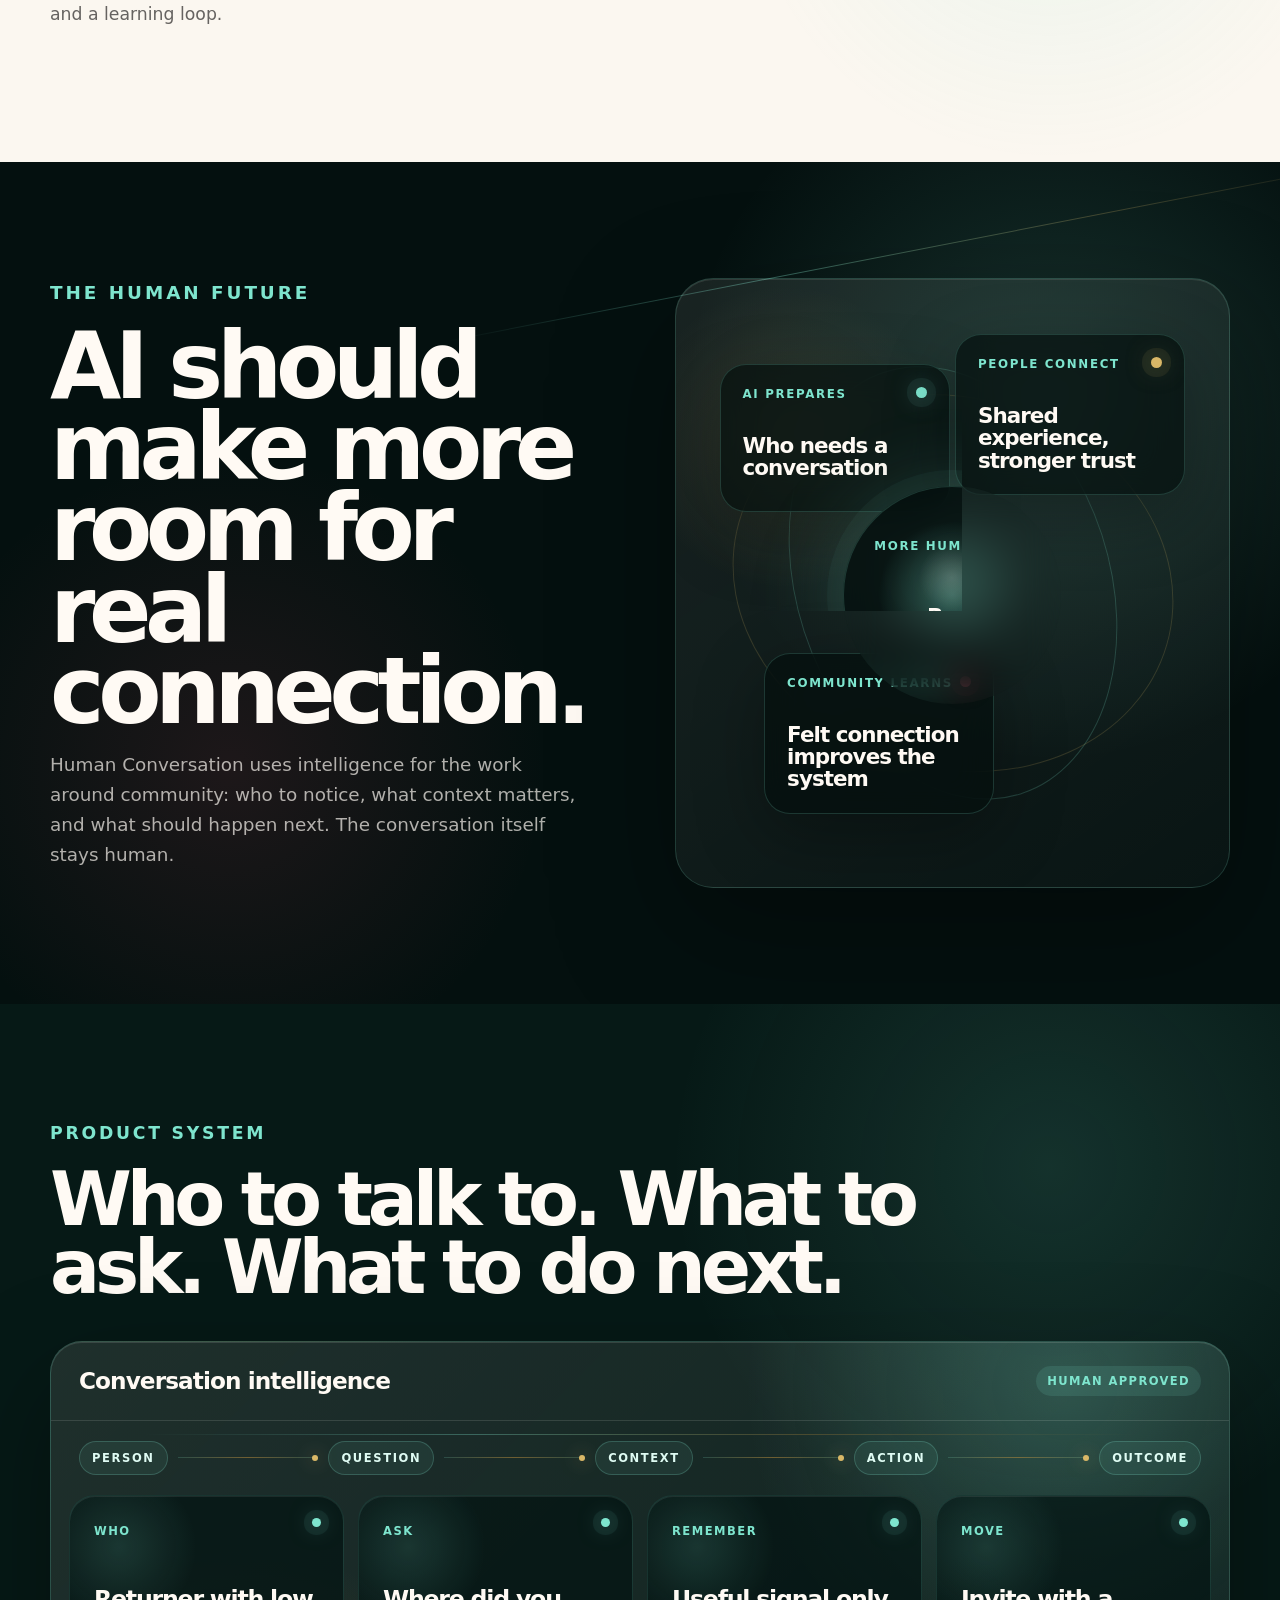
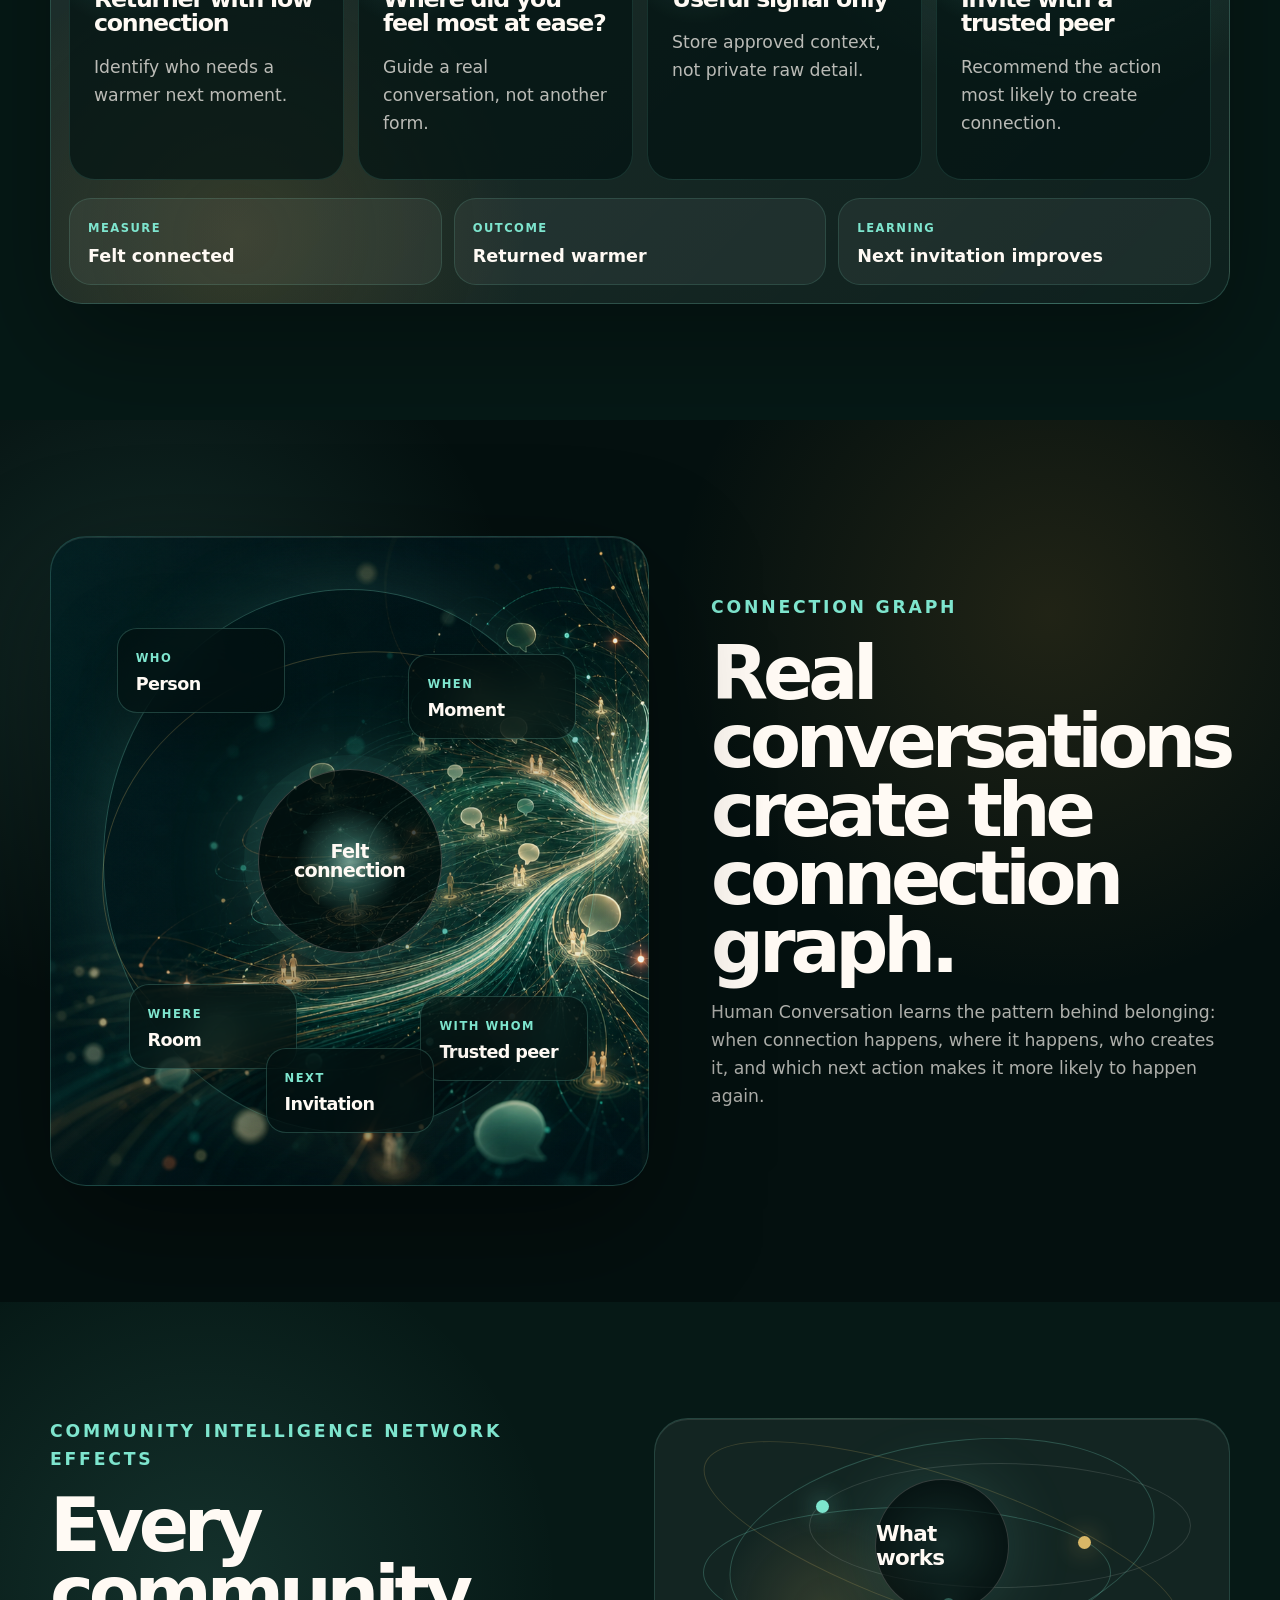
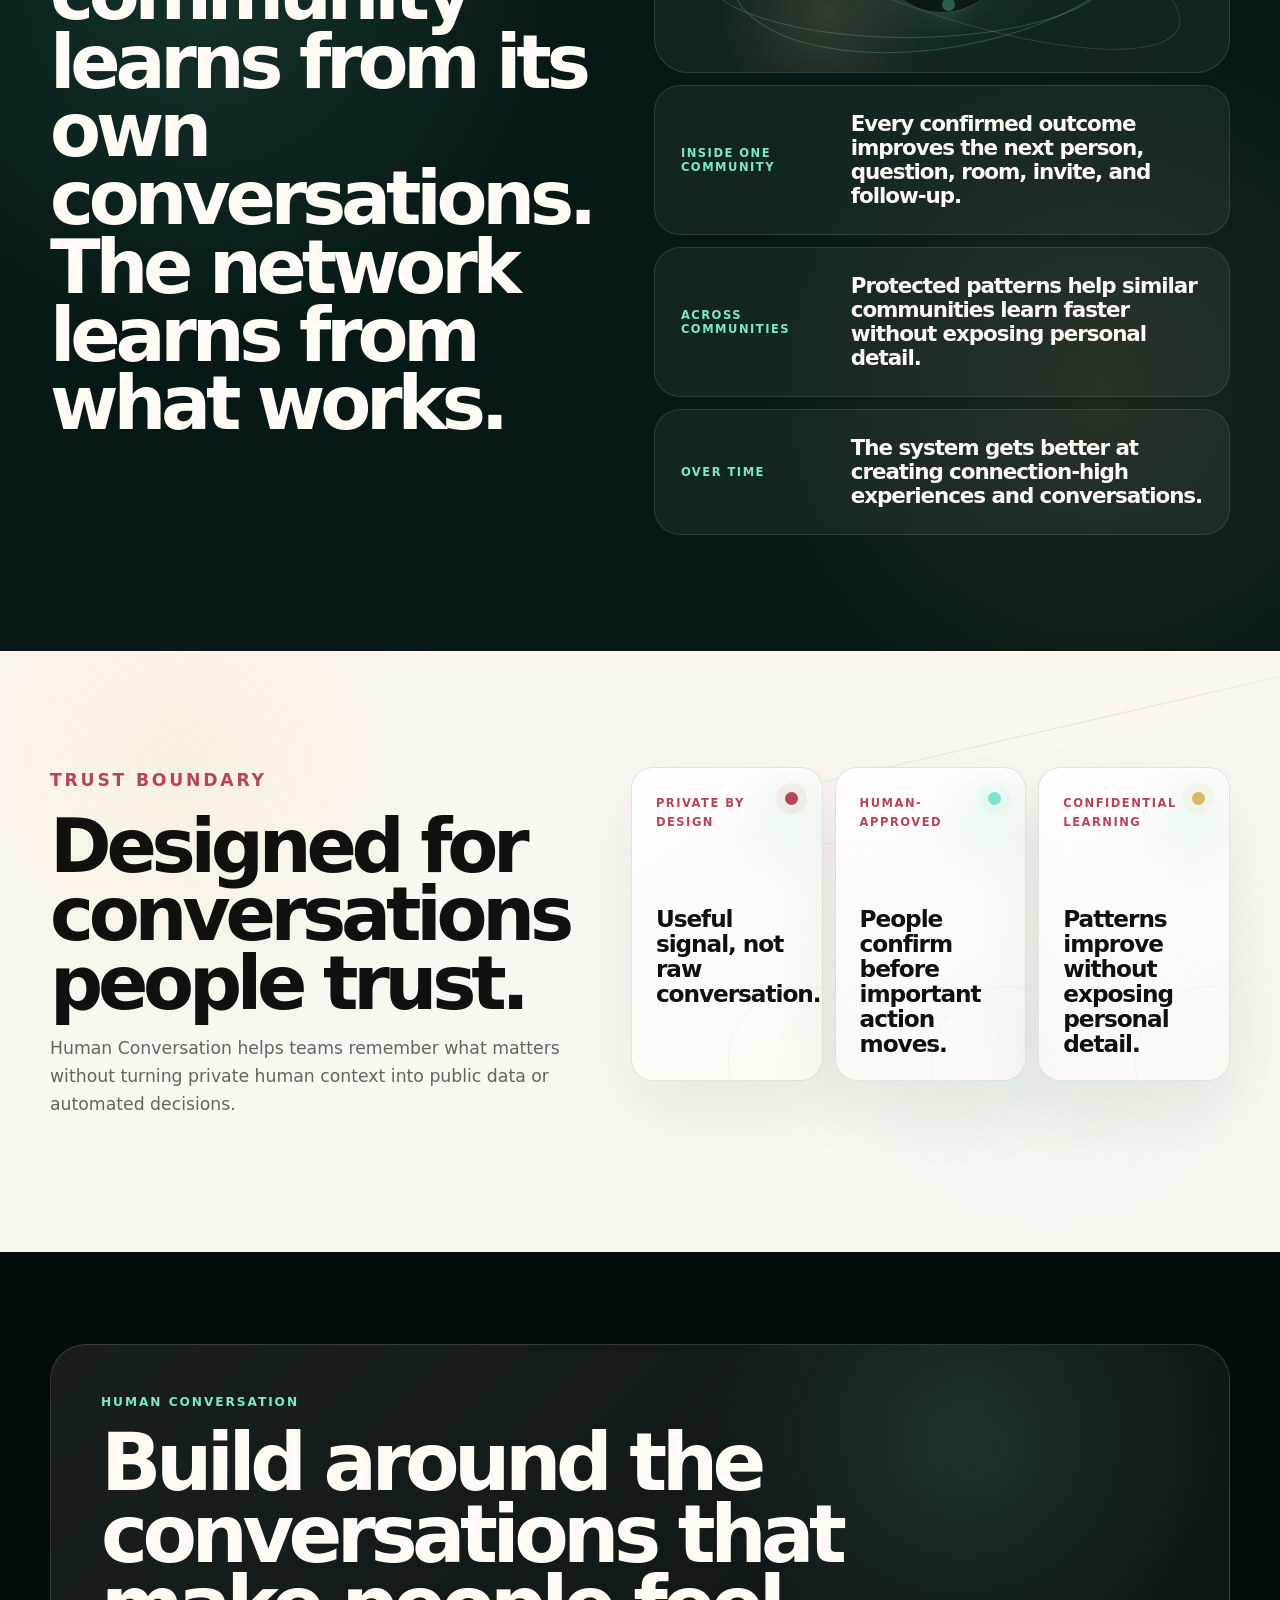
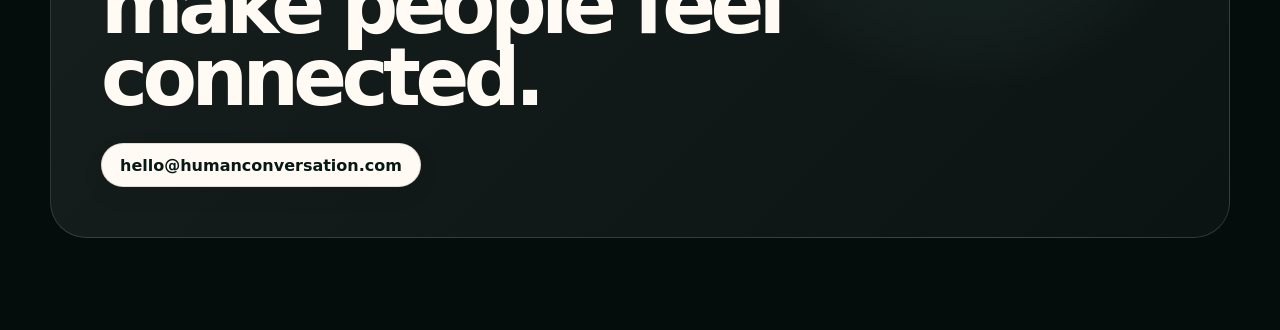
==== commit 42a8f021: "Add Site E human future section" ====
--- a/breathing-system.html
+++ b/breathing-system.html
@@ -5,7 +5,7 @@
     <meta name="viewport" content="width=device-width, initial-scale=1">
     <title>Human Conversation | Living Connection System</title>
     <meta name="description" content="Human Conversation is the human-conversation layer that turns real conversations into community intelligence.">
-    <link rel="stylesheet" href="styles.css?v=series-b-polish-v8">
+    <link rel="stylesheet" href="styles.css?v=series-b-polish-v9">
     <script>
       if (new URLSearchParams(window.location.search).get("review") === "1") {
         document.documentElement.classList.add("review-mode");
@@ -20,6 +20,7 @@
       </a>
       <div class="nav-links">
         <a href="#layer">Layer</a>
+        <a href="#future">Future</a>
         <a href="#product">Product</a>
         <a href="#graph">Graph</a>
         <a href="#learning">Learning</a>
@@ -120,6 +121,38 @@
         </div>
       </section>
 
+      <section class="breathing-section breathing-future" id="future">
+        <div class="wrap breathing-future-grid">
+          <div>
+            <p class="breathing-kicker">The human future</p>
+            <h2>AI should make more room for real connection.</h2>
+            <p>
+              Human Conversation uses intelligence for the work around community:
+              who to notice, what context matters, and what should happen next.
+              The conversation itself stays human.
+            </p>
+          </div>
+          <div class="future-system" aria-label="AI around human connection">
+            <article class="future-card future-a">
+              <span>AI prepares</span>
+              <b>Who needs a conversation</b>
+            </article>
+            <article class="future-card future-b">
+              <span>People connect</span>
+              <b>Shared experience, stronger trust</b>
+            </article>
+            <article class="future-card future-c">
+              <span>Community learns</span>
+              <b>Felt connection improves the system</b>
+            </article>
+            <div class="future-core">
+              <span>More human time</span>
+              <b>Real conversation</b>
+            </div>
+          </div>
+        </div>
+      </section>
+
       <section class="breathing-section breathing-product" id="product">
         <div class="wrap">
           <div class="breathing-section-head">
--- a/styles.css
+++ b/styles.css
@@ -7899,3 +7899,213 @@
   position: relative;
   margin-top: 18px;
 }
+
+.breathing-future {
+  position: relative;
+  overflow: hidden;
+  background:
+    radial-gradient(circle at 18% 72%, rgba(183, 68, 88, 0.14), transparent 26%),
+    radial-gradient(circle at 82% 28%, rgba(126, 229, 206, 0.16), transparent 30%),
+    #04100f;
+  color: #fffaf4;
+}
+
+.breathing-future::before {
+  content: "";
+  position: absolute;
+  inset: 10% -12% auto 34%;
+  height: 1px;
+  background: linear-gradient(90deg, transparent, rgba(126, 229, 206, 0.38), rgba(217, 183, 103, 0.26), transparent);
+  transform: rotate(-11deg);
+}
+
+.breathing-future-grid {
+  position: relative;
+  display: grid;
+  grid-template-columns: 0.9fr 1.1fr;
+  gap: clamp(48px, 7vw, 108px);
+  align-items: center;
+}
+
+.breathing-future h2 {
+  max-width: 720px;
+  color: #fffaf4;
+  font-size: clamp(4rem, 7.2vw, 8.3rem);
+  line-height: 0.88;
+}
+
+.breathing-future p {
+  max-width: 620px;
+  color: rgba(255, 250, 244, 0.68);
+  font-size: 1.15rem;
+}
+
+.breathing-future .breathing-kicker,
+.future-card span,
+.future-core span {
+  color: #7ee5ce;
+}
+
+.future-system {
+  position: relative;
+  min-height: 610px;
+  overflow: hidden;
+  border: 1px solid rgba(126, 229, 206, 0.18);
+  border-radius: 38px;
+  background:
+    radial-gradient(circle at 50% 50%, rgba(126, 229, 206, 0.26), transparent 18%),
+    radial-gradient(circle at 20% 26%, rgba(217, 183, 103, 0.13), transparent 24%),
+    linear-gradient(145deg, rgba(255, 250, 244, 0.085), rgba(255, 250, 244, 0.025));
+  box-shadow:
+    0 44px 120px rgba(0, 0, 0, 0.34),
+    inset 0 1px 0 rgba(255, 250, 244, 0.1);
+}
+
+.future-system::before,
+.future-system::after {
+  content: "";
+  position: absolute;
+  border: 1px solid rgba(126, 229, 206, 0.2);
+  border-radius: 50%;
+}
+
+.future-system::before {
+  inset: 82px 120px;
+  transform: rotate(-18deg);
+}
+
+.future-system::after {
+  inset: 118px 54px;
+  border-color: rgba(217, 183, 103, 0.18);
+  transform: rotate(16deg);
+}
+
+.future-card,
+.future-core {
+  position: absolute;
+  z-index: 2;
+  border: 1px solid rgba(126, 229, 206, 0.18);
+  background: rgba(3, 14, 13, 0.68);
+  box-shadow: 0 22px 70px rgba(0, 0, 0, 0.3);
+  backdrop-filter: blur(18px);
+}
+
+.future-card {
+  width: 230px;
+  min-height: 148px;
+  padding: 22px;
+  border-radius: 26px;
+}
+
+.future-card span,
+.future-core span {
+  display: block;
+  font-size: 0.74rem;
+  font-weight: 900;
+  letter-spacing: 0.14em;
+  text-transform: uppercase;
+}
+
+.future-card b {
+  display: block;
+  margin-top: 34px;
+  color: #fffaf4;
+  font-size: 1.34rem;
+  line-height: 1.04;
+  letter-spacing: -0.045em;
+}
+
+.future-card::before {
+  content: "";
+  position: absolute;
+  right: 22px;
+  top: 22px;
+  width: 11px;
+  height: 11px;
+  border-radius: 50%;
+  background: #7ee5ce;
+  box-shadow: 0 0 0 9px rgba(126, 229, 206, 0.07), 0 0 24px rgba(126, 229, 206, 0.58);
+}
+
+.future-a {
+  left: 8%;
+  top: 14%;
+}
+
+.future-b {
+  right: 8%;
+  top: 9%;
+}
+
+.future-b::before {
+  background: #d9b767;
+  box-shadow: 0 0 0 9px rgba(217, 183, 103, 0.08), 0 0 24px rgba(217, 183, 103, 0.52);
+}
+
+.future-c {
+  left: 16%;
+  bottom: 12%;
+}
+
+.future-c::before {
+  background: #b74458;
+  box-shadow: 0 0 0 9px rgba(183, 68, 88, 0.08), 0 0 24px rgba(183, 68, 88, 0.38);
+}
+
+.future-core {
+  left: 50%;
+  top: 52%;
+  display: grid;
+  place-items: center;
+  width: 218px;
+  height: 218px;
+  padding: 26px;
+  border-radius: 50%;
+  text-align: center;
+  transform: translate(-50%, -50%);
+  background:
+    radial-gradient(circle at 50% 42%, rgba(255, 250, 244, 0.18), transparent 20%),
+    radial-gradient(circle at 50% 50%, rgba(126, 229, 206, 0.34), transparent 48%),
+    rgba(3, 14, 13, 0.72);
+  box-shadow:
+    0 0 0 16px rgba(126, 229, 206, 0.045),
+    0 0 86px rgba(126, 229, 206, 0.2),
+    0 30px 90px rgba(0, 0, 0, 0.34);
+}
+
+.future-core b {
+  display: block;
+  max-width: 150px;
+  color: #fffaf4;
+  font-size: 1.36rem;
+  line-height: 1.02;
+  letter-spacing: -0.045em;
+}
+
+@media (max-width: 1120px) {
+  .breathing-future-grid {
+    grid-template-columns: 1fr;
+  }
+}
+
+.breathing-page .breathing-future {
+  background:
+    radial-gradient(circle at 18% 72%, rgba(183, 68, 88, 0.14), transparent 26%),
+    radial-gradient(circle at 82% 28%, rgba(126, 229, 206, 0.16), transparent 30%),
+    #04100f;
+  color: #fffaf4;
+}
+
+.breathing-page .breathing-future h2 {
+  color: #fffaf4;
+}
+
+.breathing-page .breathing-future p {
+  color: rgba(255, 250, 244, 0.68);
+}
+
+.breathing-page .breathing-future .breathing-kicker,
+.breathing-page .future-card span,
+.breathing-page .future-core span {
+  color: #7ee5ce;
+}
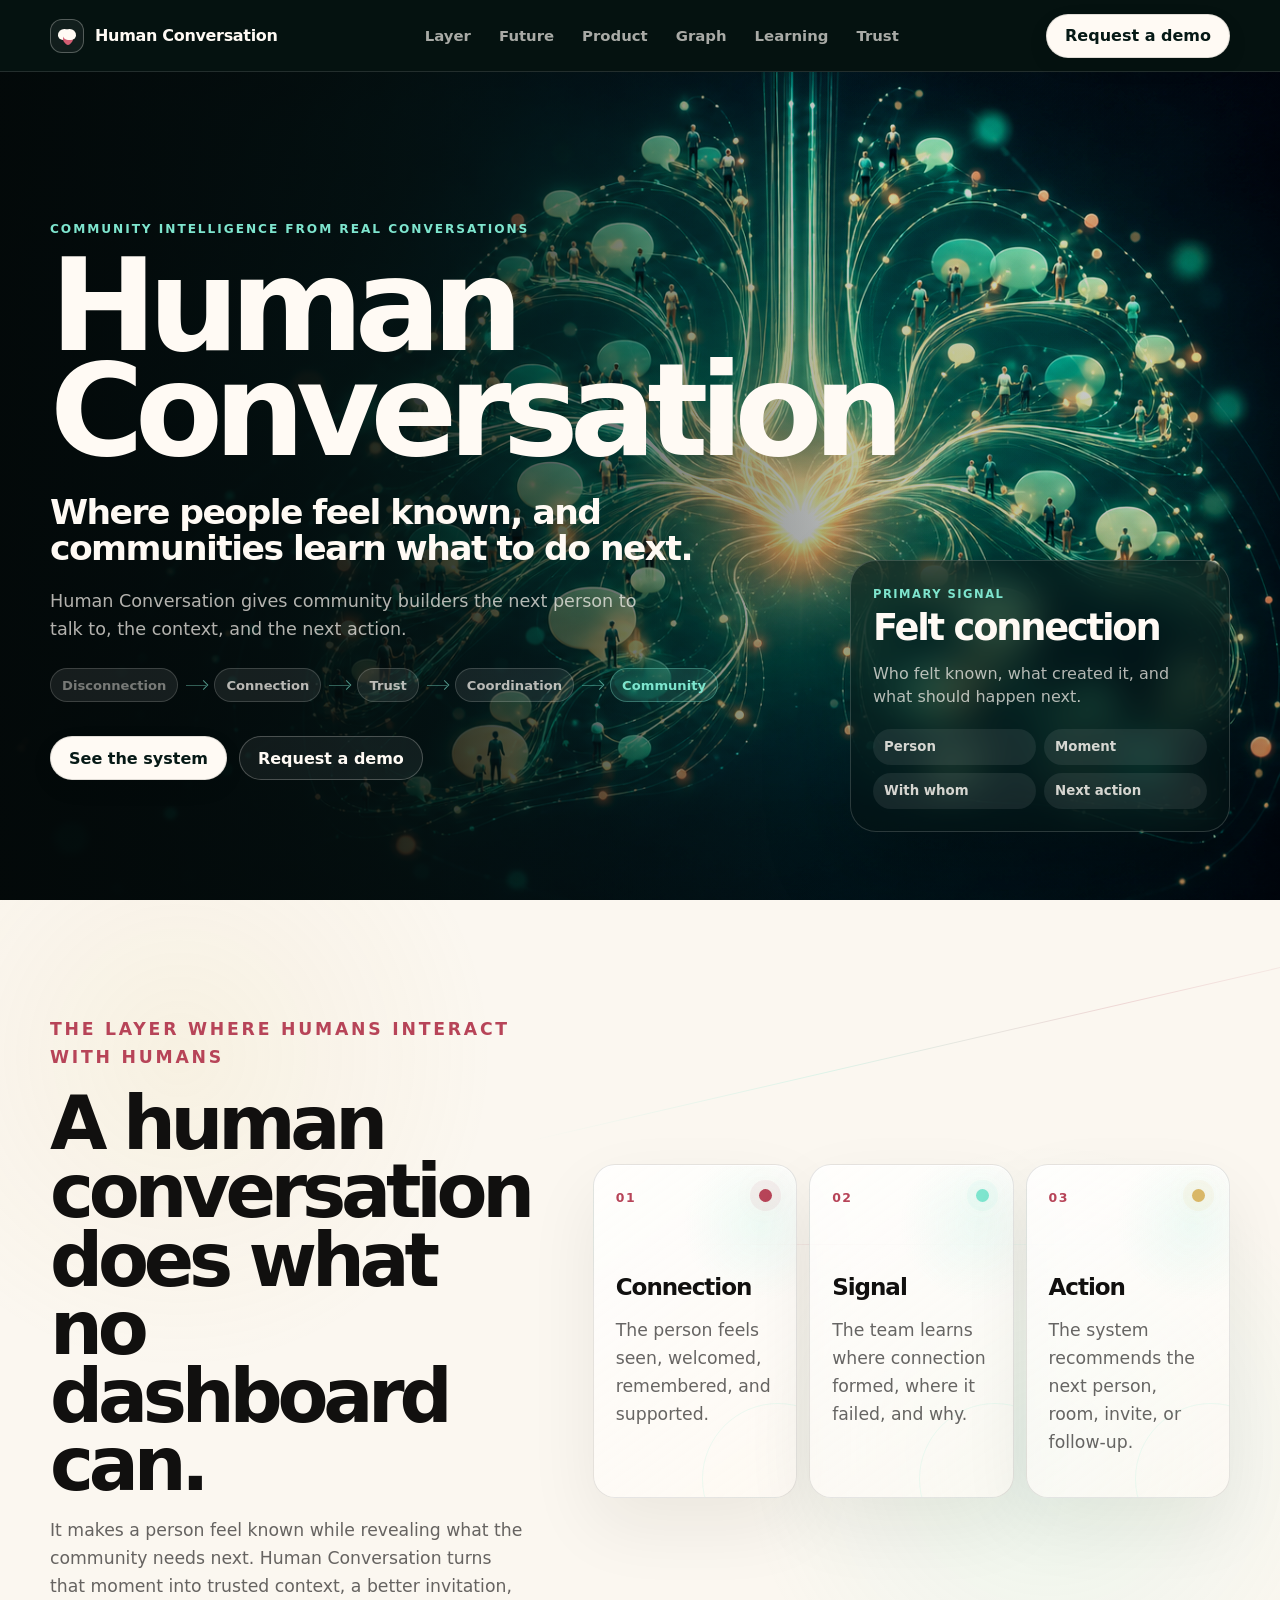
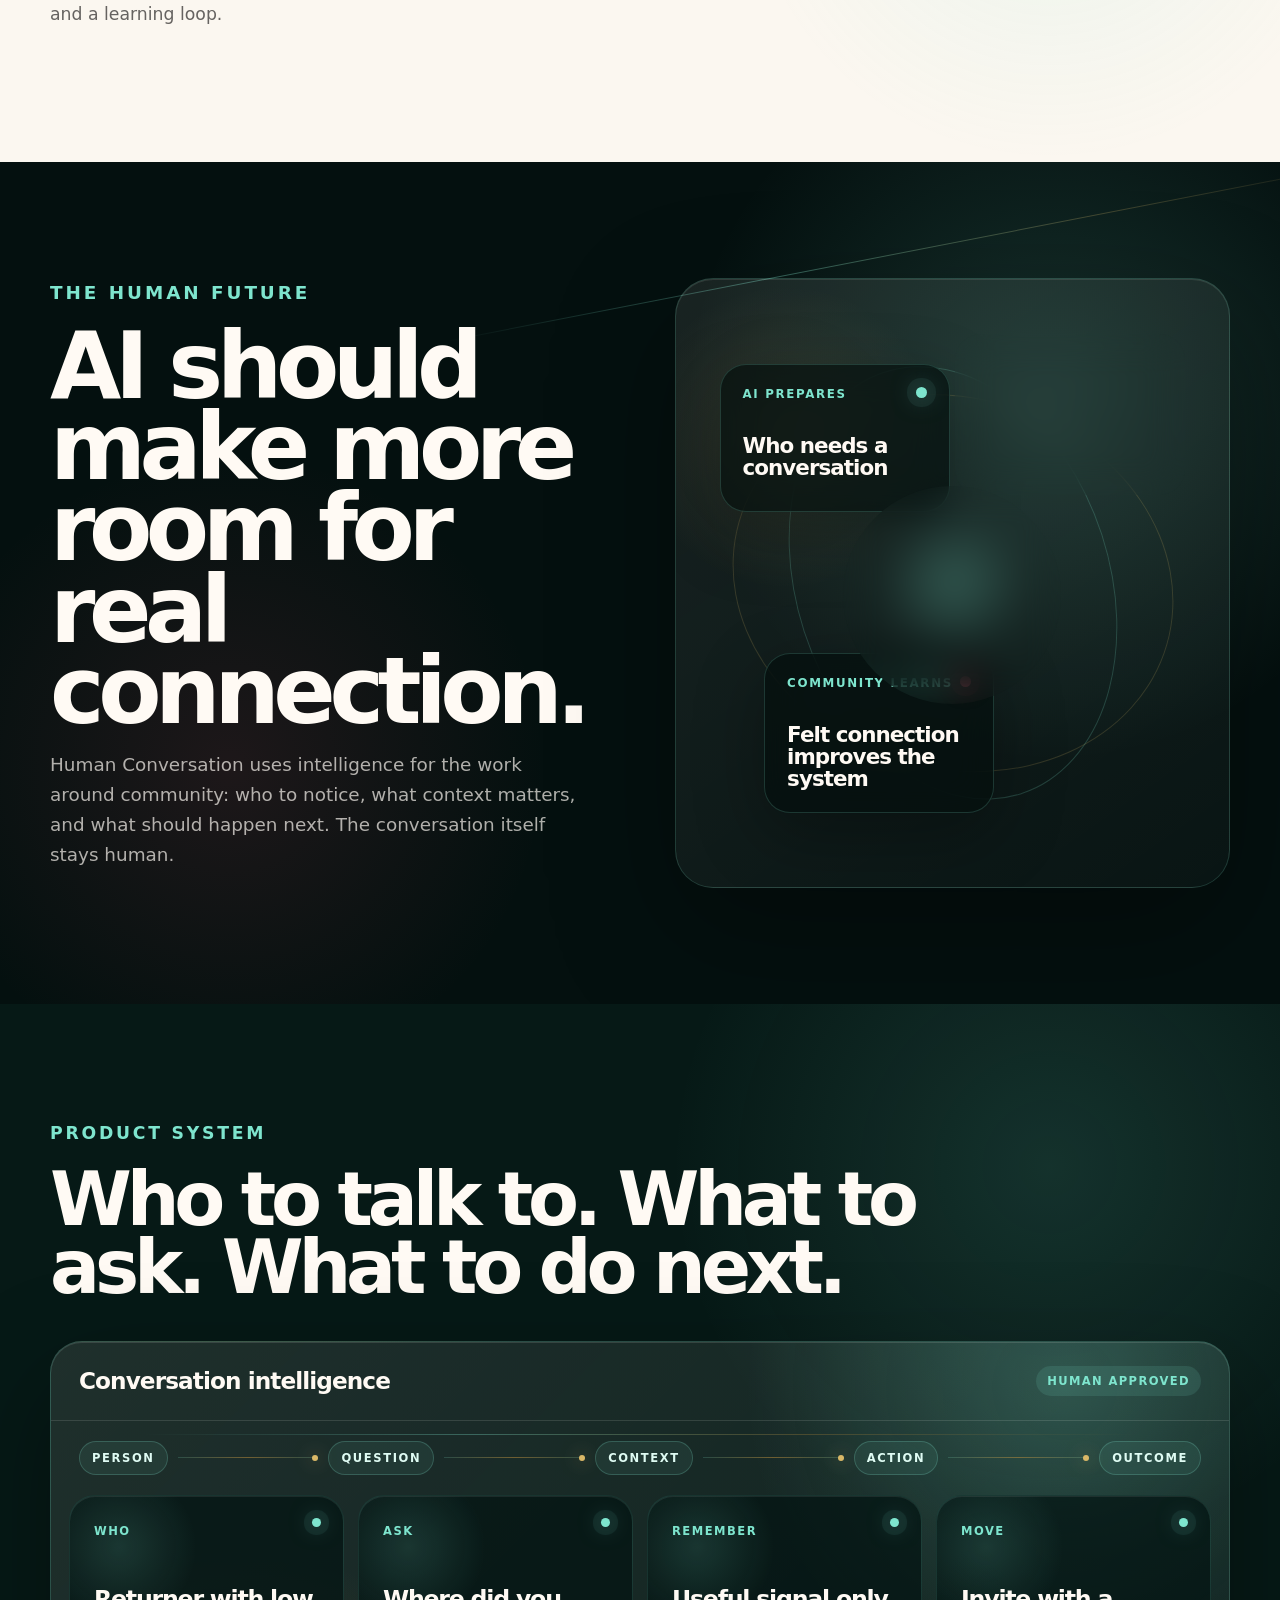
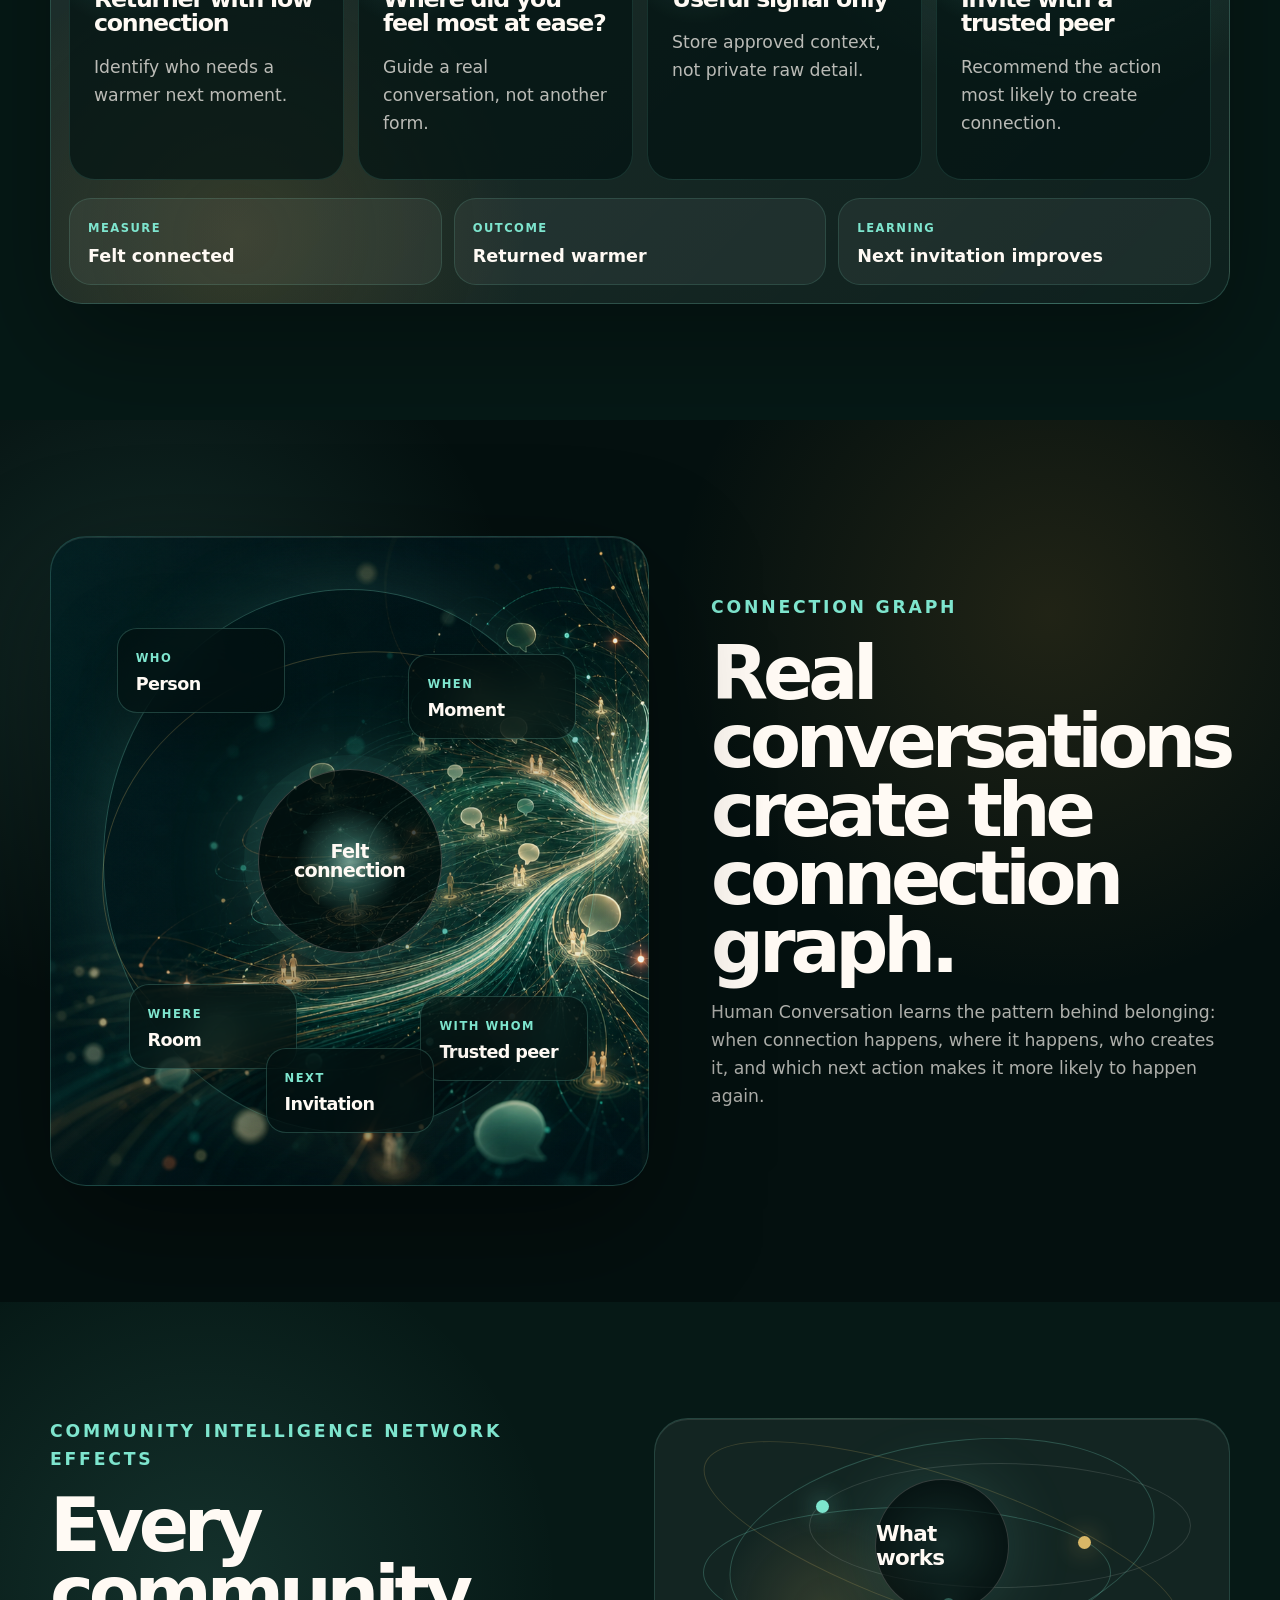
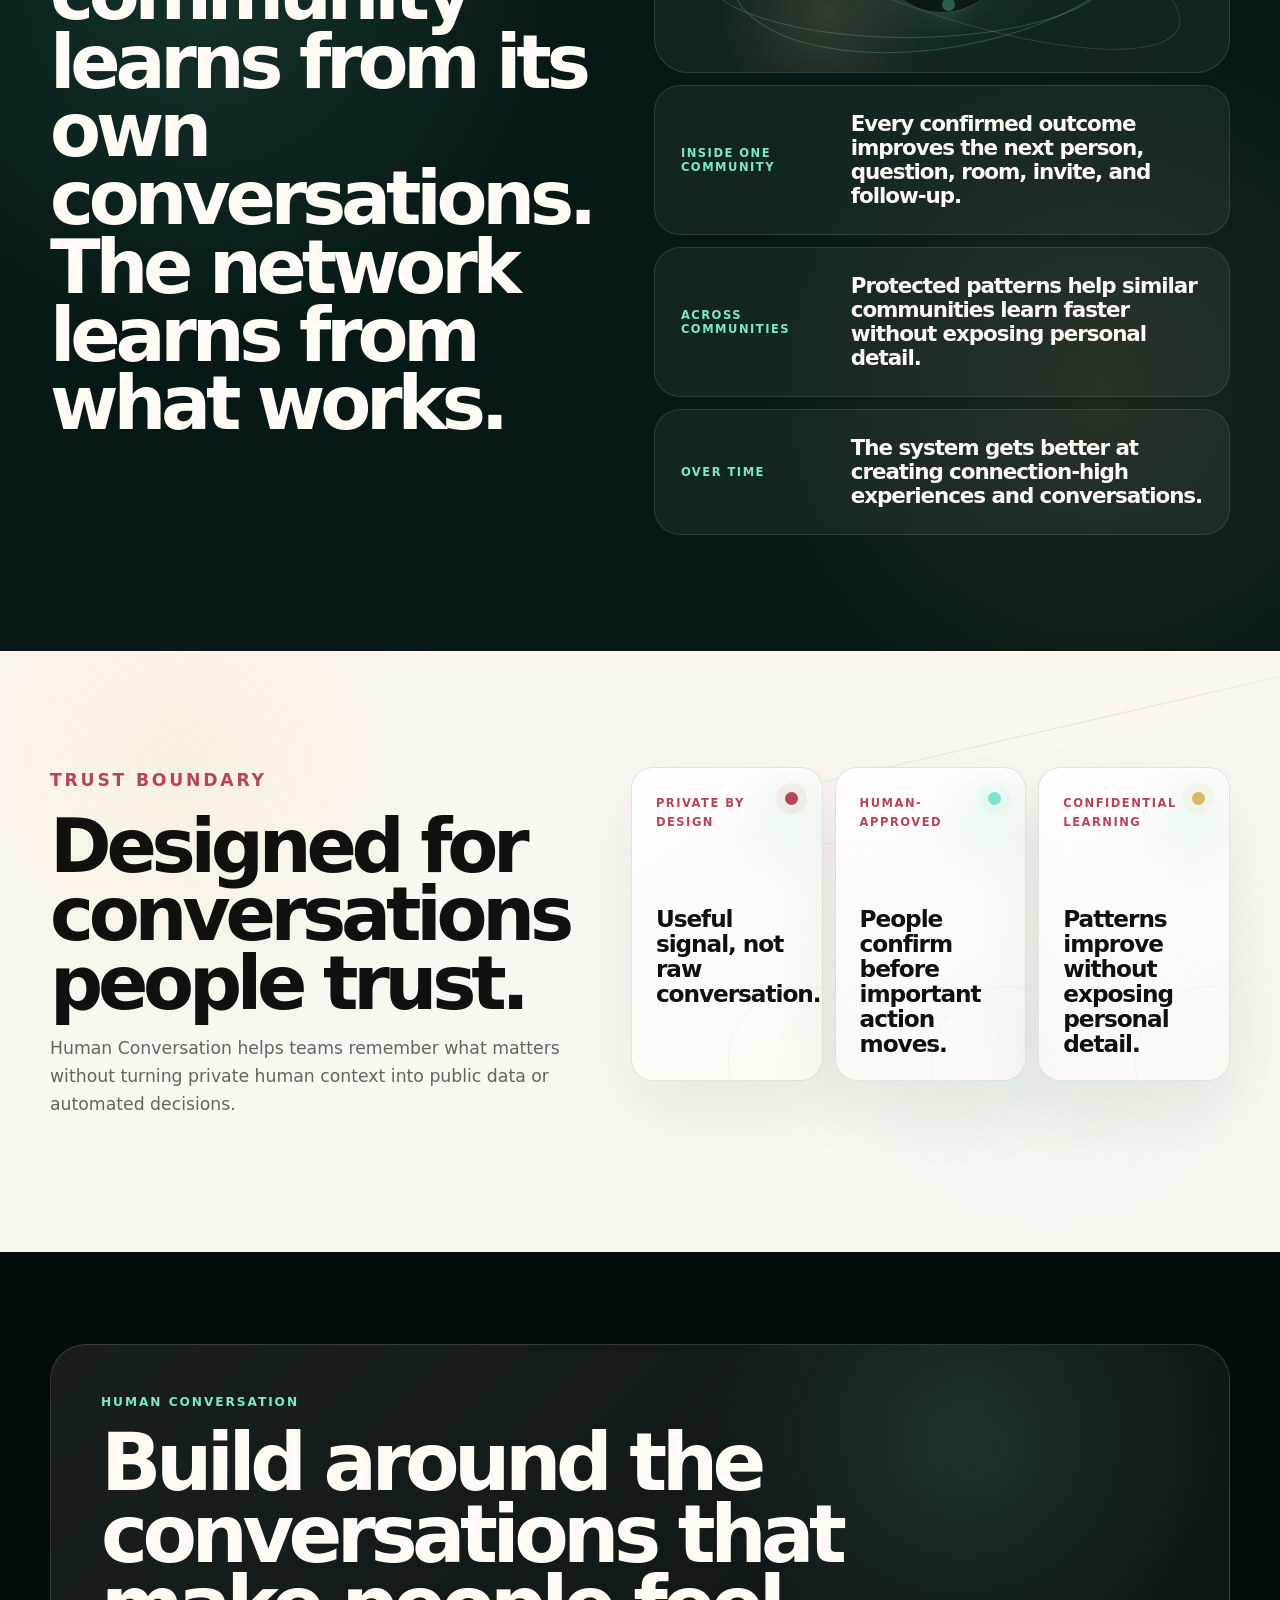
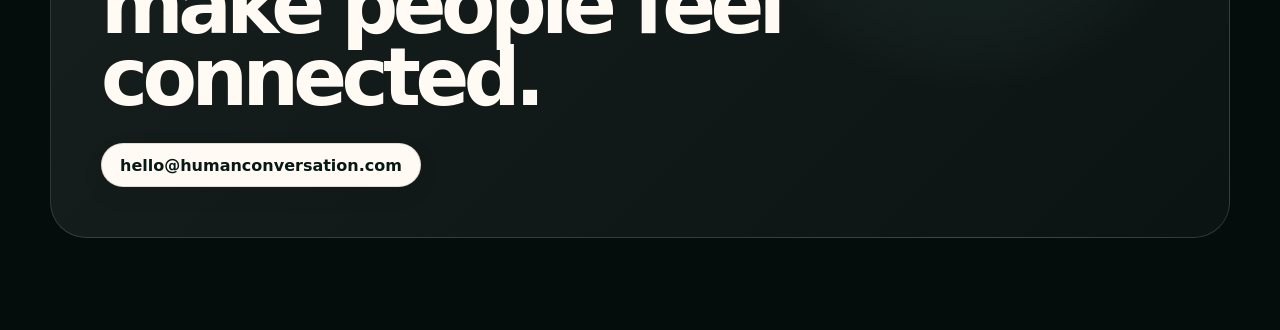
==== commit 8110e715: "Tighten Site E hero promise" ====
--- a/breathing-system.html
+++ b/breathing-system.html
@@ -4,8 +4,8 @@
     <meta charset="utf-8">
     <meta name="viewport" content="width=device-width, initial-scale=1">
     <title>Human Conversation | Living Connection System</title>
-    <meta name="description" content="Human Conversation is the human-conversation layer that turns real conversations into community intelligence.">
-    <link rel="stylesheet" href="styles.css?v=series-b-polish-v9">
+    <meta name="description" content="Human Conversation gives community builders the next person to talk to, the context, and the next action.">
+    <link rel="stylesheet" href="styles.css?v=series-b-polish-v10">
     <script>
       if (new URLSearchParams(window.location.search).get("review") === "1") {
         document.documentElement.classList.add("review-mode");
@@ -53,11 +53,11 @@
             <p class="breathing-kicker">Community intelligence from real conversations</p>
             <h1>Human Conversation</h1>
             <p class="breathing-claim">
-              The human-conversation layer that turns real conversations into community intelligence.
+              Where people feel known, and communities learn what to do next.
             </p>
             <p class="breathing-subhead">
-              People feel known. Communities learn when, where, and with whom connection happens.
-              The system guides the next human action.
+              Human Conversation gives community builders the next person to talk to,
+              the context, and the next action.
             </p>
             <div class="breathing-transform" aria-label="Human Conversation transformation">
               <span>Disconnection</span>
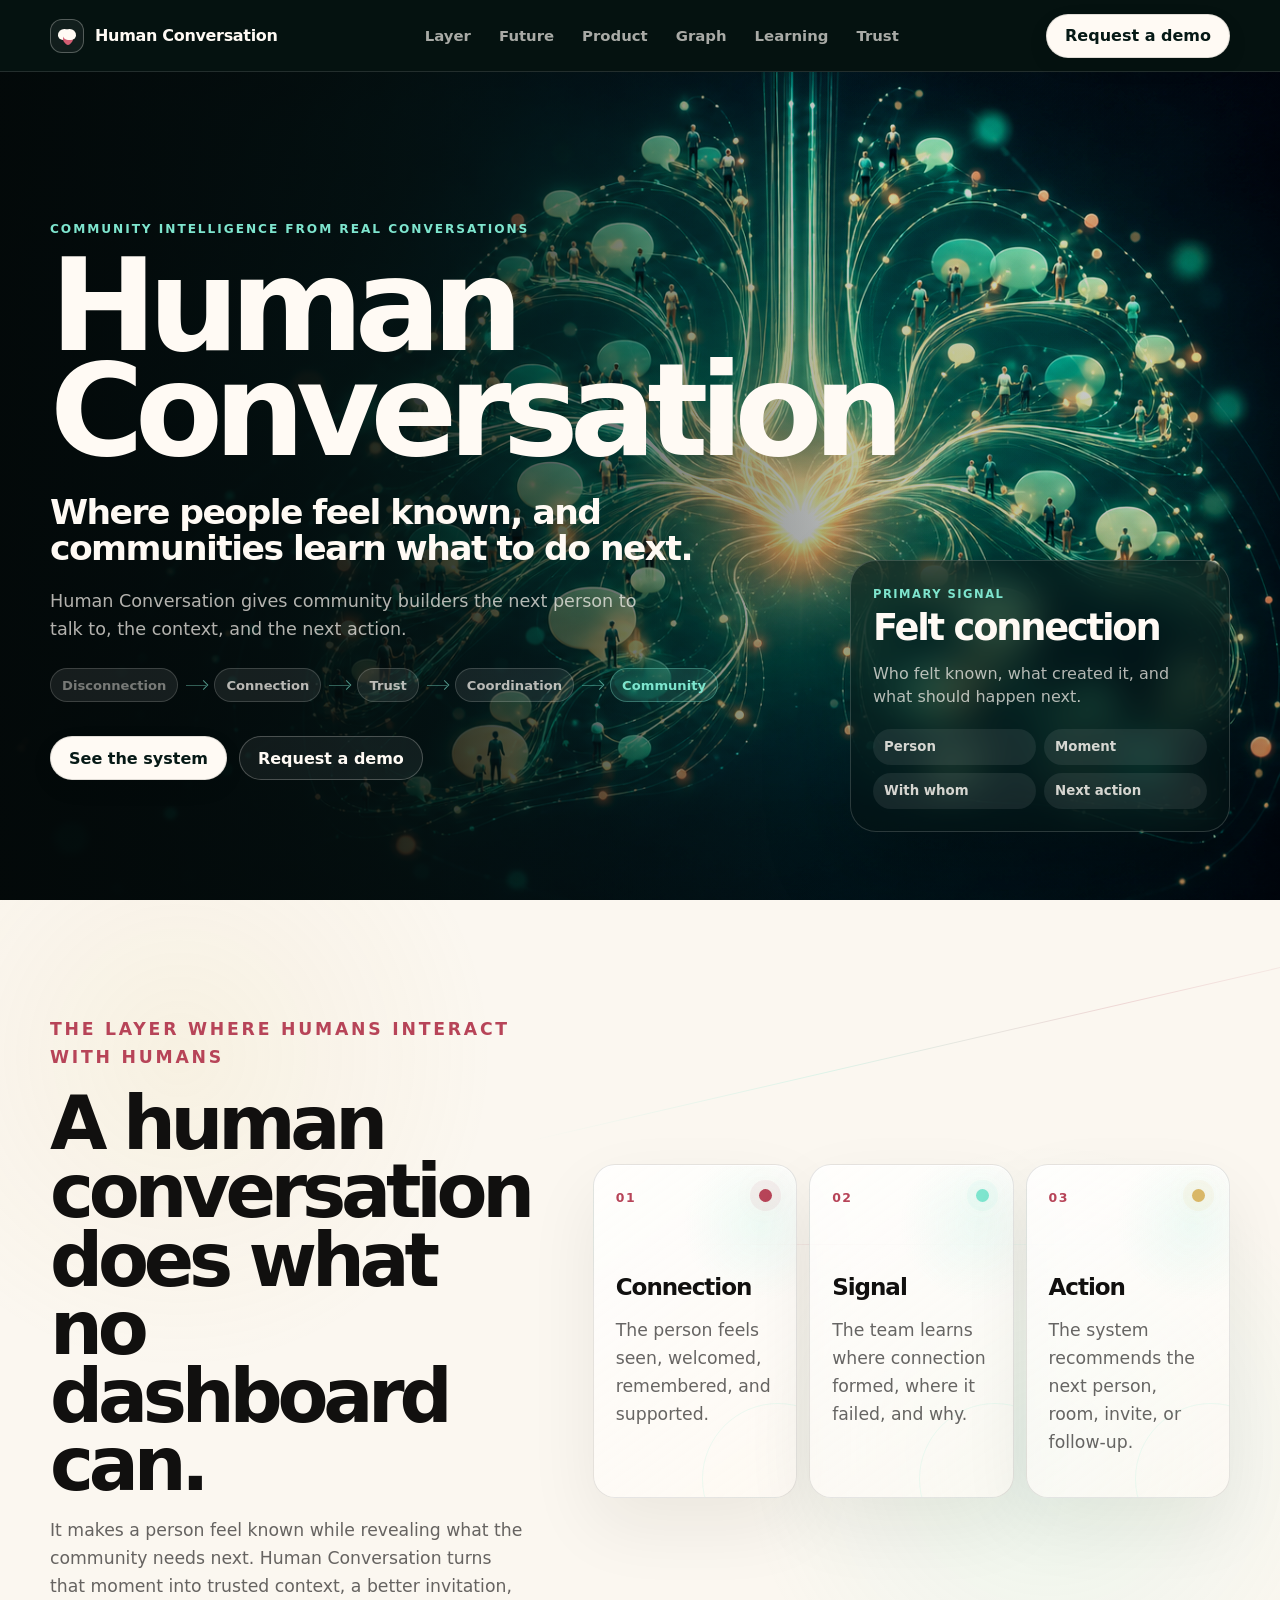
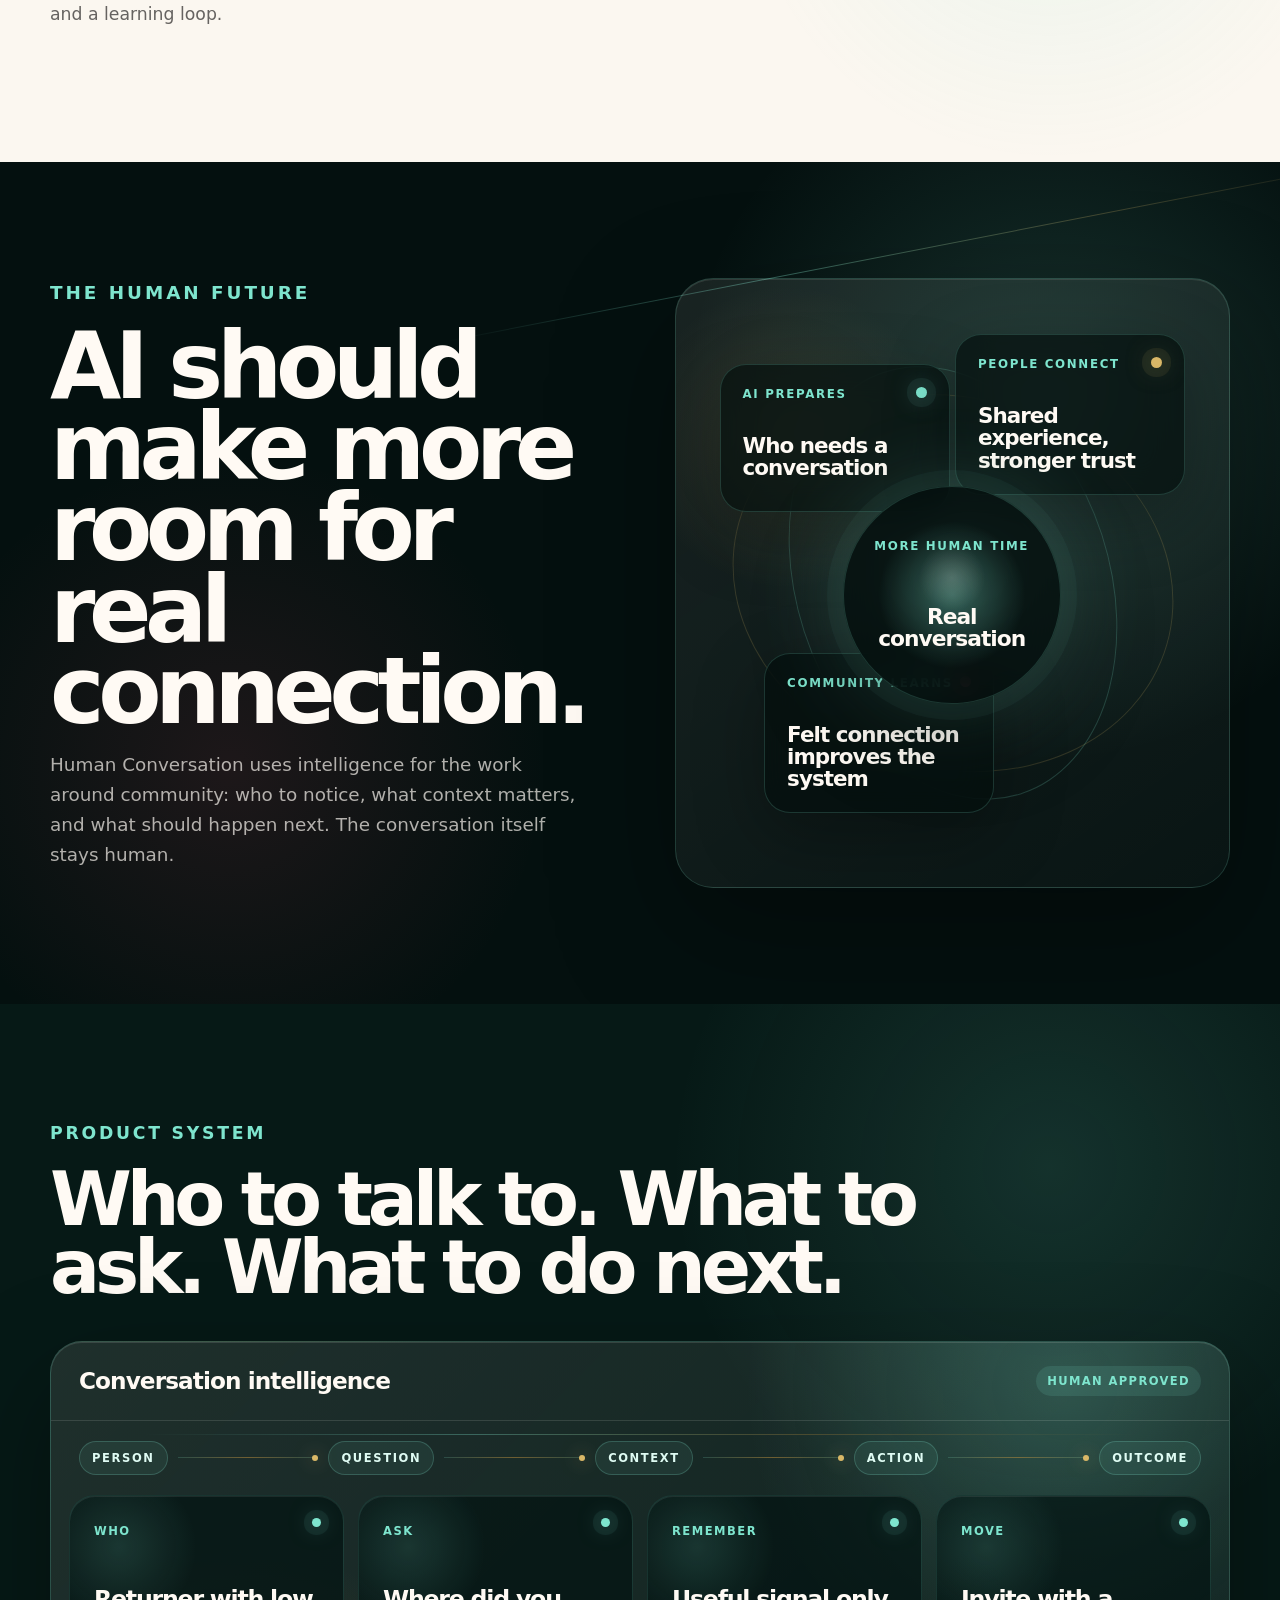
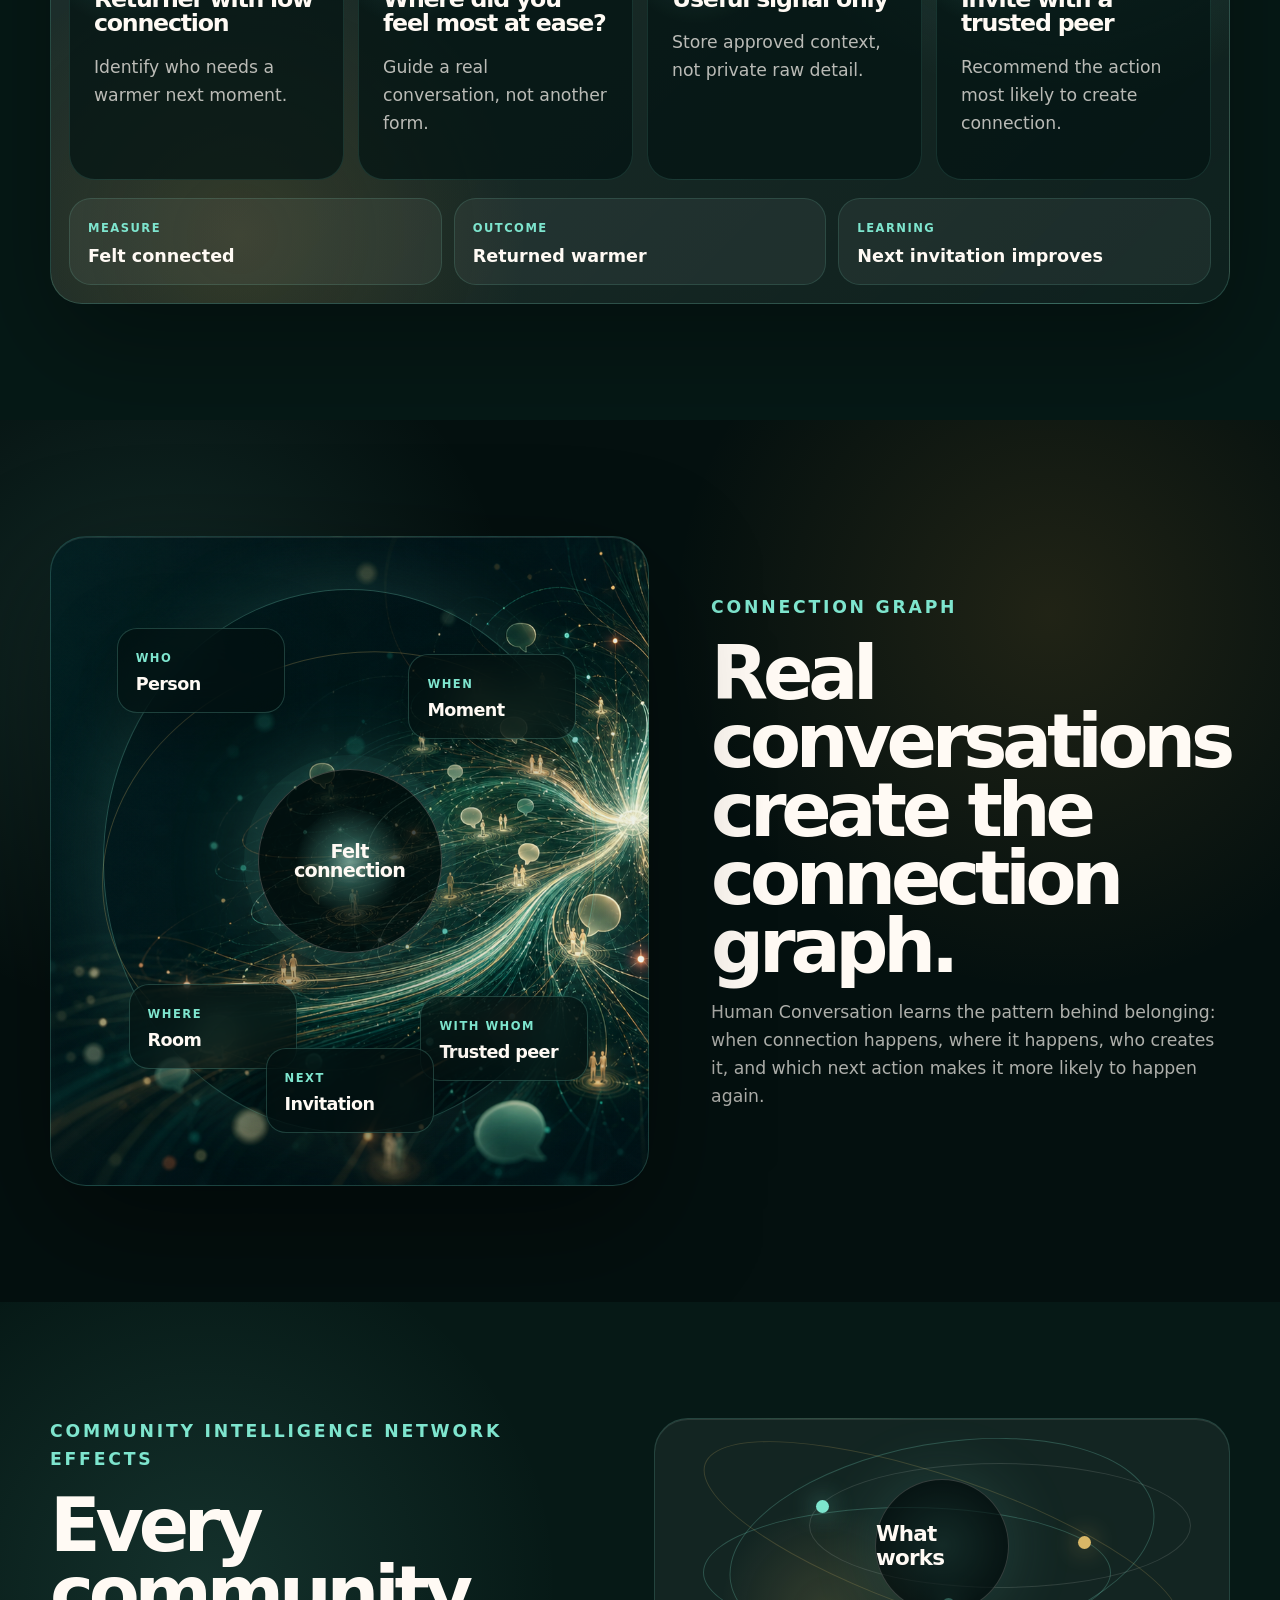
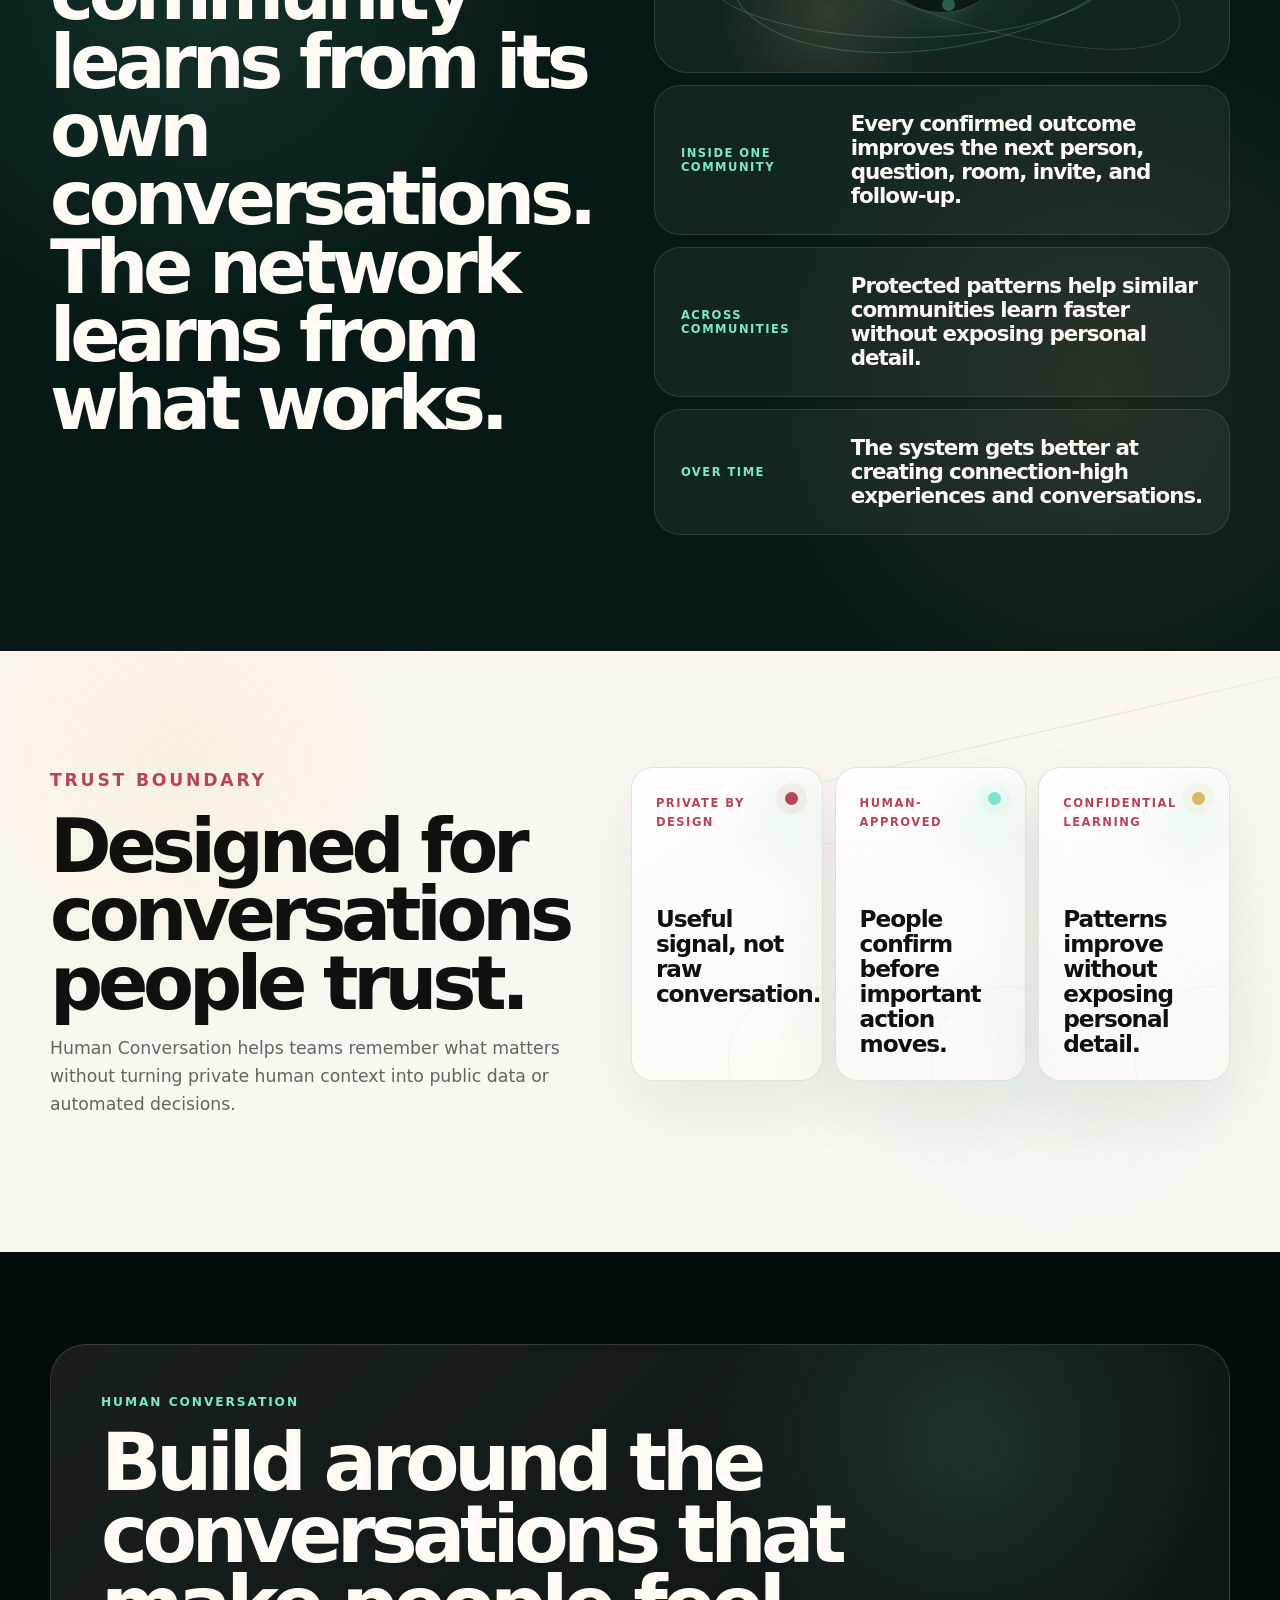
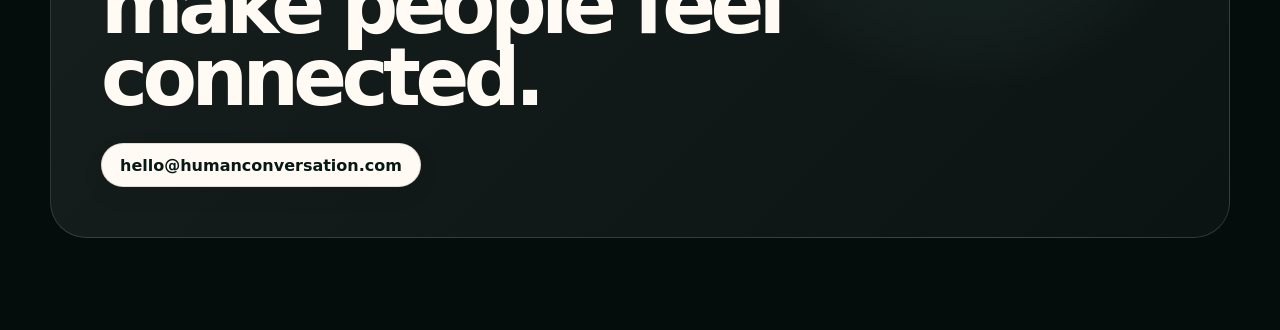
==== commit 3a6a196b: "Add product-led Site F option" ====
--- a/breathing-system.html
+++ b/breathing-system.html
@@ -33,6 +33,7 @@
           <a href="cinematic.html?review=1">Site C</a>
           <a href="learning-system.html?review=1">Site D</a>
           <a class="active" href="breathing-system.html?review=1">Site E</a>
+          <a href="product-system.html?review=1">Site F</a>
         </div>
         <a class="btn" href="mailto:hello@humanconversation.com?subject=Human%20Conversation%20demo">Request a demo</a>
       </div>
--- a/styles.css
+++ b/styles.css
@@ -871,6 +871,14 @@
   background:
     radial-gradient(circle at 84% 16%, rgba(212, 93, 114, 0.14), transparent 28%),
     #fff;
+}
+
+.direction-card.dark.recommended-card {
+  color: #fffaf4;
+  border-color: rgba(212, 93, 114, 0.28);
+  background:
+    radial-gradient(circle at 84% 16%, rgba(212, 93, 114, 0.16), transparent 28%),
+    #12100f;
 }
 
 .direction-card h2 {
@@ -8109,3 +8117,346 @@
 .breathing-page .future-core span {
   color: #7ee5ce;
 }
+
+/* Site F */
+.product-system-page {
+  --ps-bg: #f8f6f1;
+  --ps-panel: #ffffff;
+  --ps-ink: #11100f;
+  --ps-muted: rgba(17, 16, 15, 0.62);
+  --ps-line: rgba(17, 16, 15, 0.1);
+  --ps-mint: #49b4a0;
+  --ps-gold: #b8954a;
+  --ps-rose: #c8465c;
+  background: var(--ps-bg);
+  color: var(--ps-ink);
+}
+
+.product-system-page .nav {
+  border-bottom-color: rgba(17, 16, 15, 0.08);
+  background: rgba(248, 246, 241, 0.86);
+  color: var(--ps-ink);
+  backdrop-filter: blur(22px);
+}
+
+.product-system-page .btn.primary {
+  background: #11100f;
+  color: #fffaf4;
+}
+
+.ps-hero,
+.ps-section,
+.ps-close {
+  padding: 116px 0;
+}
+
+.ps-hero {
+  min-height: 100vh;
+  display: grid;
+  align-items: center;
+  background:
+    radial-gradient(circle at 88% 18%, rgba(73, 180, 160, 0.18), transparent 27%),
+    radial-gradient(circle at 12% 78%, rgba(200, 70, 92, 0.09), transparent 26%),
+    linear-gradient(180deg, #fbfaf6, #f2eee5);
+}
+
+.ps-hero-grid {
+  display: grid;
+  grid-template-columns: 0.82fr 1.18fr;
+  gap: clamp(46px, 7vw, 104px);
+  align-items: center;
+}
+
+.ps-kicker {
+  margin: 0 0 18px;
+  color: var(--ps-rose);
+  font-size: 0.76rem;
+  font-weight: 900;
+  letter-spacing: 0.16em;
+  text-transform: uppercase;
+}
+
+.ps-hero h1,
+.ps-section h2,
+.ps-close h2 {
+  margin: 0;
+  color: var(--ps-ink);
+  font-size: clamp(4rem, 7.1vw, 8.2rem);
+  line-height: 0.88;
+  letter-spacing: -0.075em;
+}
+
+.ps-hero p,
+.ps-section p,
+.ps-close p {
+  max-width: 640px;
+  color: var(--ps-muted);
+  font-size: 1.12rem;
+  line-height: 1.62;
+}
+
+.ps-actions {
+  display: flex;
+  flex-wrap: wrap;
+  gap: 12px;
+  margin-top: 32px;
+}
+
+.ps-console {
+  overflow: hidden;
+  border: 1px solid rgba(17, 16, 15, 0.11);
+  border-radius: 34px;
+  background:
+    radial-gradient(circle at 86% 12%, rgba(73, 180, 160, 0.14), transparent 25%),
+    #fff;
+  box-shadow: 0 44px 110px rgba(34, 28, 18, 0.12);
+}
+
+.ps-console-top {
+  display: grid;
+  grid-template-columns: 1fr auto auto;
+  gap: 14px;
+  align-items: center;
+  padding: 22px 24px;
+  border-bottom: 1px solid var(--ps-line);
+}
+
+.ps-console-top span,
+.ps-console-top em,
+.ps-lanes span,
+.ps-measure span,
+.ps-flow span,
+.ps-graph-card span,
+.ps-trust-list span {
+  color: var(--ps-rose);
+  font-size: 0.72rem;
+  font-weight: 900;
+  letter-spacing: 0.13em;
+  text-transform: uppercase;
+}
+
+.ps-console-top b {
+  font-size: 1.18rem;
+  letter-spacing: -0.045em;
+}
+
+.ps-console-top em {
+  padding: 8px 11px;
+  border-radius: 999px;
+  background: rgba(73, 180, 160, 0.1);
+  color: var(--ps-mint);
+  font-style: normal;
+}
+
+.ps-lanes {
+  display: grid;
+  grid-template-columns: repeat(3, 1fr);
+  gap: 12px;
+  padding: 18px;
+}
+
+.ps-lanes article {
+  position: relative;
+  min-height: 300px;
+  padding: 24px;
+  border: 1px solid var(--ps-line);
+  border-radius: 26px;
+  background:
+    radial-gradient(circle at 80% 18%, rgba(73, 180, 160, 0.12), transparent 24%),
+    #fbfaf6;
+}
+
+.ps-lanes article::after {
+  content: "";
+  position: absolute;
+  right: 22px;
+  top: 22px;
+  width: 11px;
+  height: 11px;
+  border-radius: 50%;
+  background: var(--ps-mint);
+  box-shadow: 0 0 0 9px rgba(73, 180, 160, 0.08), 0 0 24px rgba(73, 180, 160, 0.34);
+}
+
+.ps-lanes b {
+  display: block;
+  margin-top: 70px;
+  color: var(--ps-ink);
+  font-size: 1.55rem;
+  line-height: 1.02;
+  letter-spacing: -0.052em;
+}
+
+.ps-lanes p {
+  margin-top: 18px;
+  font-size: 0.98rem;
+}
+
+.ps-measure {
+  display: grid;
+  grid-template-columns: repeat(3, 1fr);
+  gap: 12px;
+  padding: 0 18px 18px;
+}
+
+.ps-measure div {
+  padding: 18px;
+  border: 1px solid var(--ps-line);
+  border-radius: 20px;
+  background: #fff;
+}
+
+.ps-measure b {
+  display: block;
+  margin-top: 8px;
+  font-size: 1.05rem;
+  letter-spacing: -0.035em;
+}
+
+.ps-split,
+.ps-network-grid,
+.ps-trust-grid {
+  display: grid;
+  grid-template-columns: 0.9fr 1.1fr;
+  gap: clamp(44px, 7vw, 104px);
+  align-items: center;
+}
+
+.ps-flow,
+.ps-trust-list {
+  display: grid;
+  gap: 12px;
+}
+
+.ps-flow article,
+.ps-trust-list article {
+  padding: 26px;
+  border: 1px solid var(--ps-line);
+  border-radius: 26px;
+  background: rgba(255, 255, 255, 0.68);
+  box-shadow: 0 24px 62px rgba(34, 28, 18, 0.06);
+}
+
+.ps-flow b,
+.ps-trust-list b {
+  display: block;
+  margin-top: 12px;
+  color: var(--ps-ink);
+  font-size: 1.5rem;
+  line-height: 1.05;
+  letter-spacing: -0.045em;
+}
+
+.ps-network {
+  background: #071615;
+  color: #fffaf4;
+}
+
+.ps-network h2,
+.ps-network p {
+  color: #fffaf4;
+}
+
+.ps-network p {
+  color: rgba(255, 250, 244, 0.68);
+}
+
+.ps-network .ps-kicker {
+  color: #7ee5ce;
+}
+
+.ps-network-art {
+  position: relative;
+  overflow: hidden;
+  min-height: 560px;
+  border: 1px solid rgba(126, 229, 206, 0.18);
+  border-radius: 36px;
+  box-shadow: 0 42px 118px rgba(0, 0, 0, 0.35);
+}
+
+.ps-network-art img {
+  position: absolute;
+  inset: 0;
+  width: 100%;
+  height: 100%;
+  object-fit: cover;
+  filter: brightness(0.85) saturate(1.08);
+}
+
+.ps-network-art::after {
+  content: "";
+  position: absolute;
+  inset: 0;
+  background: linear-gradient(180deg, rgba(4, 18, 17, 0.06), rgba(4, 18, 17, 0.64));
+}
+
+.ps-graph-card {
+  position: absolute;
+  left: 28px;
+  right: 28px;
+  bottom: 28px;
+  z-index: 2;
+  padding: 24px;
+  border: 1px solid rgba(255, 250, 244, 0.16);
+  border-radius: 26px;
+  background: rgba(3, 14, 13, 0.62);
+  color: #fffaf4;
+  backdrop-filter: blur(18px);
+}
+
+.ps-graph-card b {
+  display: block;
+  margin-top: 12px;
+  font-size: 1.7rem;
+  line-height: 1.02;
+  letter-spacing: -0.05em;
+}
+
+.ps-close {
+  min-height: 620px;
+  display: grid;
+  align-items: center;
+  background:
+    radial-gradient(circle at 86% 18%, rgba(73, 180, 160, 0.15), transparent 28%),
+    #fbfaf6;
+}
+
+.ps-close h2 {
+  max-width: 950px;
+}
+
+.ps-close .btn {
+  margin-top: 28px;
+}
+
+@media (max-width: 1120px) {
+  .ps-hero-grid,
+  .ps-split,
+  .ps-network-grid,
+  .ps-trust-grid {
+    grid-template-columns: 1fr;
+  }
+
+  .ps-lanes,
+  .ps-measure {
+    grid-template-columns: 1fr;
+  }
+}
+
+.product-system-page .ps-section h2 {
+  max-width: 880px;
+  font-size: clamp(3.2rem, 5vw, 5.6rem);
+  line-height: 0.92;
+}
+
+.product-system-page .ps-network h2 {
+  font-size: clamp(3.4rem, 5.3vw, 5.9rem);
+}
+
+.product-system-page .ps-close h2 {
+  font-size: clamp(3.6rem, 5.7vw, 6.6rem);
+}
+
+.product-system-page .ps-hero h1 {
+  max-width: 760px;
+}
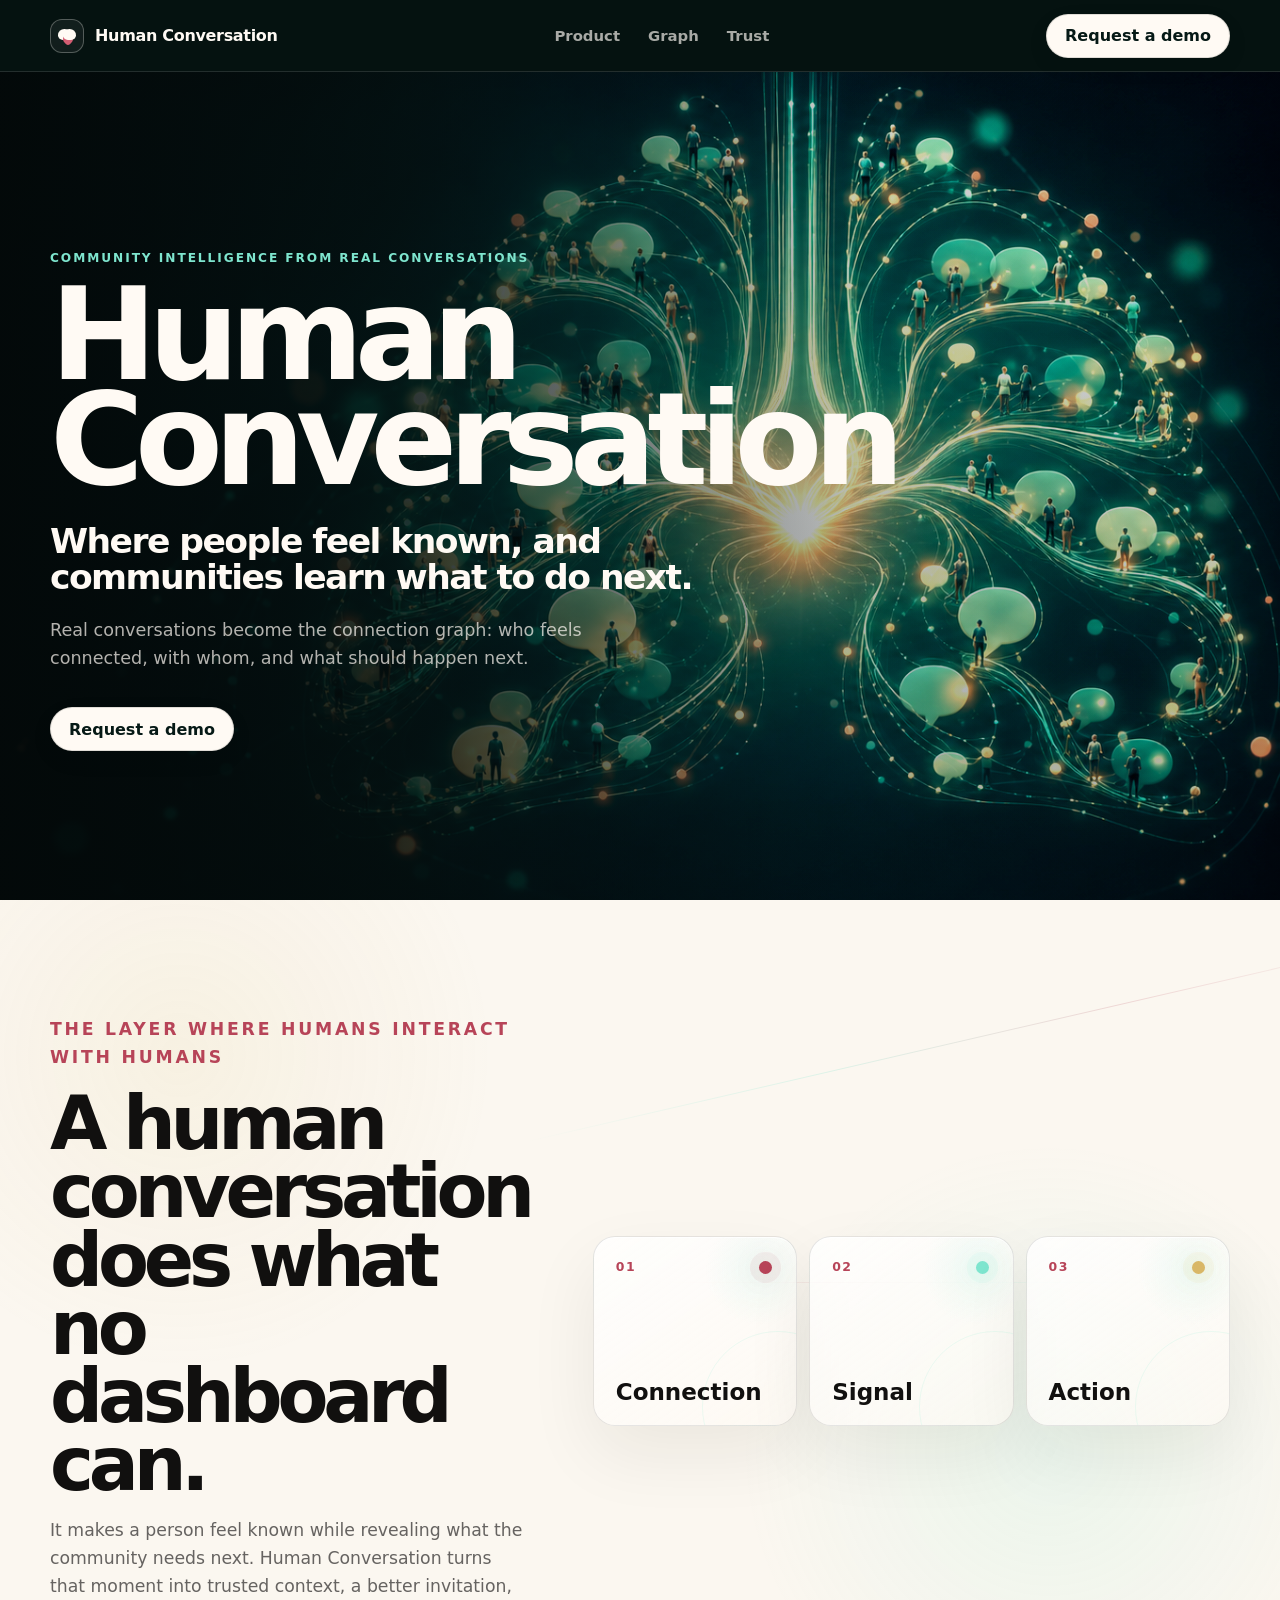
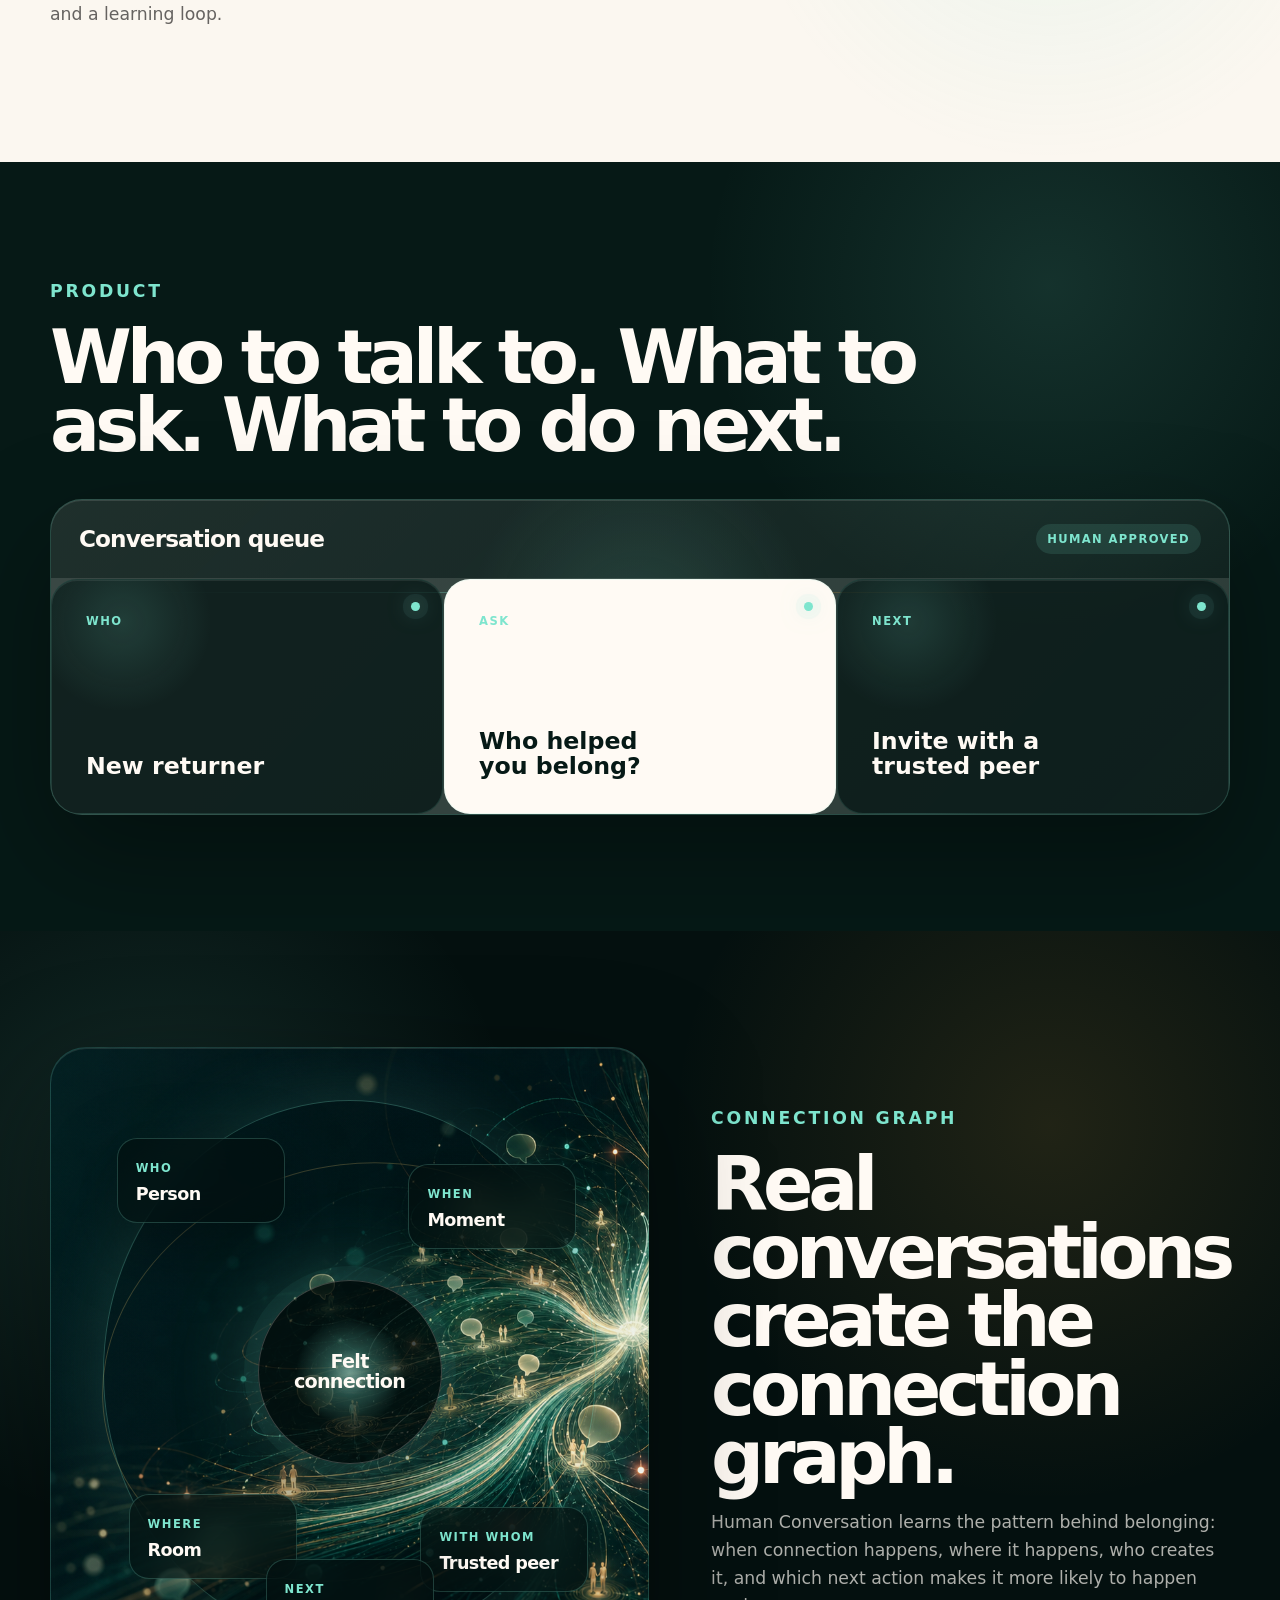
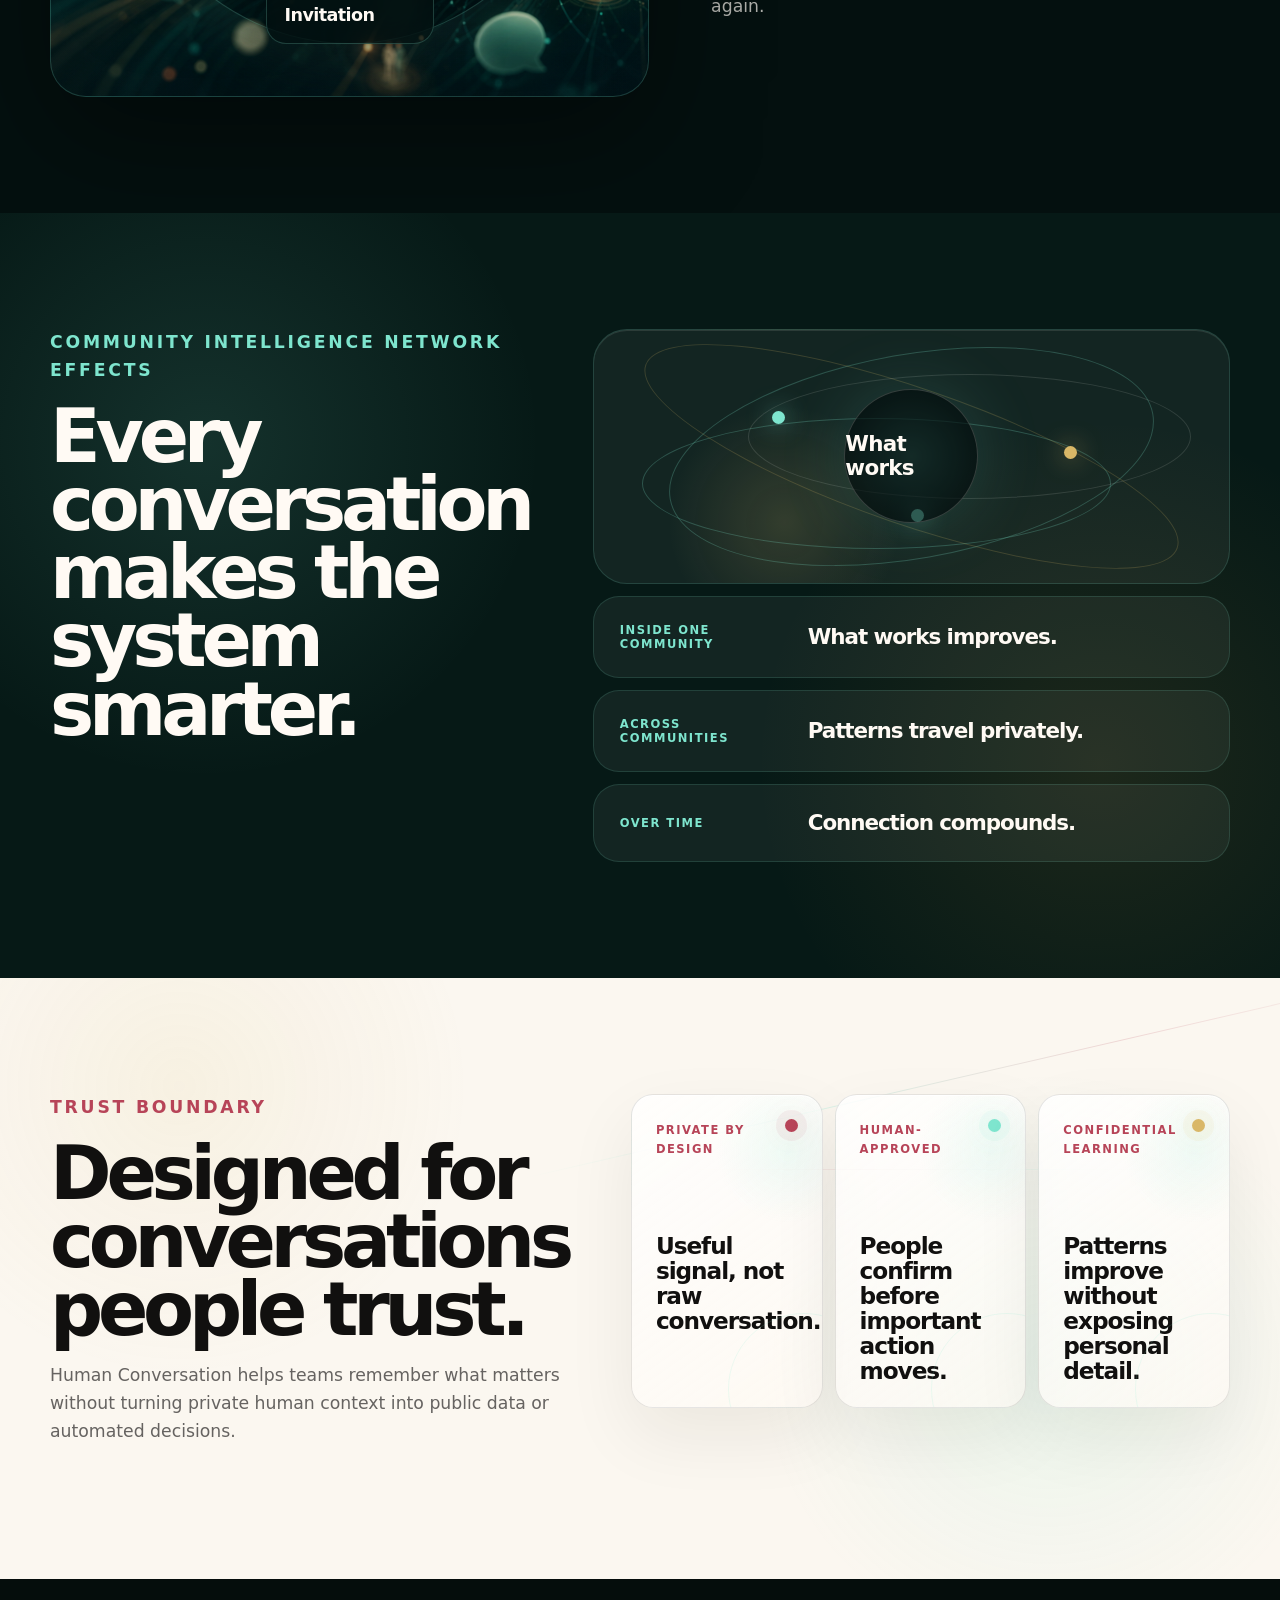
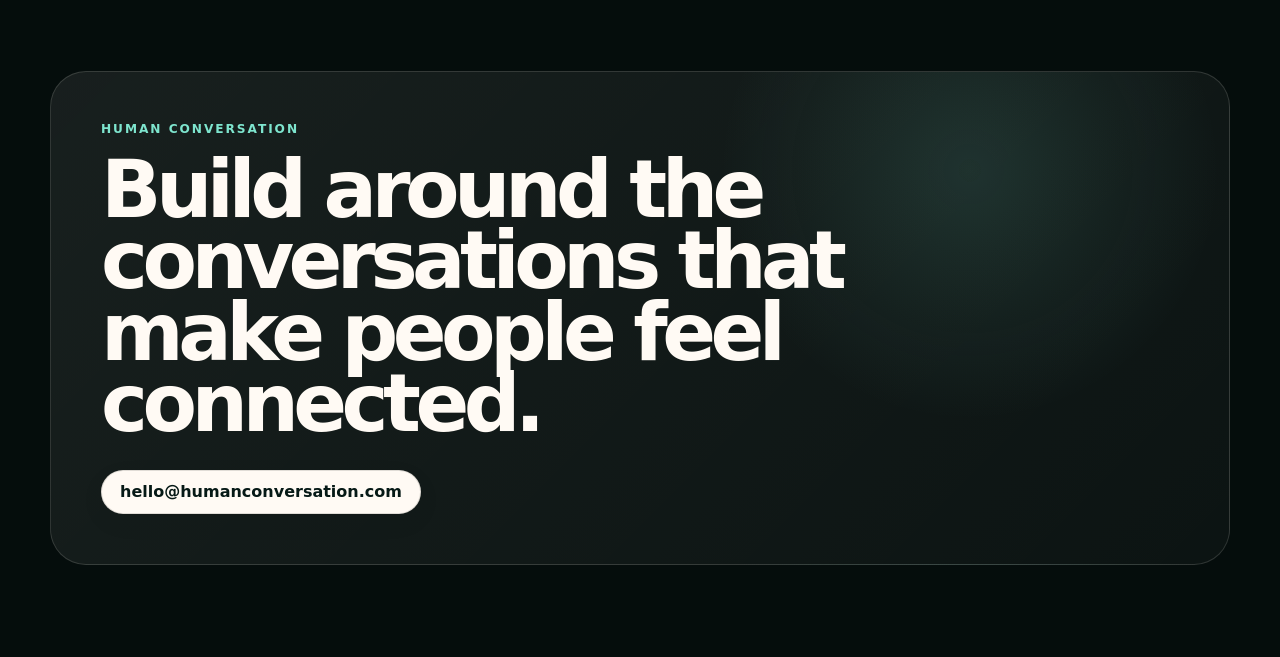
==== commit d0ae768f: "Prioritize simplified site direction" ====
--- a/breathing-system.html
+++ b/breathing-system.html
@@ -5,7 +5,7 @@
     <meta name="viewport" content="width=device-width, initial-scale=1">
     <title>Human Conversation | Living Connection System</title>
     <meta name="description" content="Human Conversation gives community builders the next person to talk to, the context, and the next action.">
-    <link rel="stylesheet" href="styles.css?v=series-b-polish-v10">
+    <link rel="stylesheet" href="styles.css?v=series-b-polish-v11">
     <script>
       if (new URLSearchParams(window.location.search).get("review") === "1") {
         document.documentElement.classList.add("review-mode");
@@ -19,11 +19,8 @@
         Human Conversation
       </a>
       <div class="nav-links">
-        <a href="#layer">Layer</a>
-        <a href="#future">Future</a>
         <a href="#product">Product</a>
         <a href="#graph">Graph</a>
-        <a href="#learning">Learning</a>
         <a href="#trust">Trust</a>
       </div>
       <div class="nav-actions">
@@ -57,37 +54,13 @@
               Where people feel known, and communities learn what to do next.
             </p>
             <p class="breathing-subhead">
-              Human Conversation gives community builders the next person to talk to,
-              the context, and the next action.
-            </p>
-            <div class="breathing-transform" aria-label="Human Conversation transformation">
-              <span>Disconnection</span>
-              <i></i>
-              <span>Connection</span>
-              <i></i>
-              <span>Trust</span>
-              <i></i>
-              <span>Coordination</span>
-              <i></i>
-              <span>Community</span>
-            </div>
+              Real conversations become the connection graph: who feels connected,
+              with whom, and what should happen next.
+            </p>
             <div class="hero-actions">
-              <a class="btn" href="#product">See the system</a>
-              <a class="btn ghost" href="mailto:hello@humanconversation.com?subject=Human%20Conversation%20demo">Request a demo</a>
-            </div>
-          </div>
-
-          <aside class="breathing-signal-card" aria-label="Human Conversation core signal">
-            <span>Primary signal</span>
-            <b>Felt connection</b>
-            <p>Who felt known, what created it, and what should happen next.</p>
-            <div>
-              <small>Person</small>
-              <small>Moment</small>
-              <small>With whom</small>
-              <small>Next action</small>
-            </div>
-          </aside>
+              <a class="btn" href="mailto:hello@humanconversation.com?subject=Human%20Conversation%20demo">Request a demo</a>
+            </div>
+          </div>
         </div>
       </section>
 
@@ -106,50 +79,15 @@
             <article>
               <span>01</span>
               <b>Connection</b>
-              <p>The person feels seen, welcomed, remembered, and supported.</p>
             </article>
             <article>
               <span>02</span>
               <b>Signal</b>
-              <p>The team learns where connection formed, where it failed, and why.</p>
             </article>
             <article>
               <span>03</span>
               <b>Action</b>
-              <p>The system recommends the next person, room, invite, or follow-up.</p>
-            </article>
-          </div>
-        </div>
-      </section>
-
-      <section class="breathing-section breathing-future" id="future">
-        <div class="wrap breathing-future-grid">
-          <div>
-            <p class="breathing-kicker">The human future</p>
-            <h2>AI should make more room for real connection.</h2>
-            <p>
-              Human Conversation uses intelligence for the work around community:
-              who to notice, what context matters, and what should happen next.
-              The conversation itself stays human.
-            </p>
-          </div>
-          <div class="future-system" aria-label="AI around human connection">
-            <article class="future-card future-a">
-              <span>AI prepares</span>
-              <b>Who needs a conversation</b>
-            </article>
-            <article class="future-card future-b">
-              <span>People connect</span>
-              <b>Shared experience, stronger trust</b>
-            </article>
-            <article class="future-card future-c">
-              <span>Community learns</span>
-              <b>Felt connection improves the system</b>
-            </article>
-            <div class="future-core">
-              <span>More human time</span>
-              <b>Real conversation</b>
-            </div>
+            </article>
           </div>
         </div>
       </section>
@@ -157,51 +95,27 @@
       <section class="breathing-section breathing-product" id="product">
         <div class="wrap">
           <div class="breathing-section-head">
-            <p class="breathing-kicker">Product system</p>
+            <p class="breathing-kicker">Product</p>
             <h2>Who to talk to. What to ask. What to do next.</h2>
           </div>
-          <div class="breathing-console" aria-label="Human Conversation product system">
+          <div class="breathing-console simple-breathing-console" aria-label="Human Conversation product system">
             <div class="breathing-console-top">
-              <b>Conversation intelligence</b>
+              <b>Conversation queue</b>
               <em>Human approved</em>
             </div>
-            <div class="breathing-system-map" aria-label="Conversation to action loop">
-              <span>Person</span>
-              <i></i>
-              <span>Question</span>
-              <i></i>
-              <span>Context</span>
-              <i></i>
-              <span>Action</span>
-              <i></i>
-              <span>Outcome</span>
-            </div>
-            <div class="breathing-flow">
+            <div class="breathing-flow simple-breathing-flow">
               <article>
                 <span>Who</span>
-                <b>Returner with low connection</b>
-                <p>Identify who needs a warmer next moment.</p>
+                <b>New returner</b>
               </article>
               <article>
                 <span>Ask</span>
-                <b>Where did you feel most at ease?</b>
-                <p>Guide a real conversation, not another form.</p>
+                <b>Who helped you belong?</b>
               </article>
               <article>
-                <span>Remember</span>
-                <b>Useful signal only</b>
-                <p>Store approved context, not private raw detail.</p>
+                <span>Next</span>
+                <b>Invite with a trusted peer</b>
               </article>
-              <article>
-                <span>Move</span>
-                <b>Invite with a trusted peer</b>
-                <p>Recommend the action most likely to create connection.</p>
-              </article>
-            </div>
-            <div class="breathing-console-bottom">
-              <div><span>Measure</span><b>Felt connected</b></div>
-              <div><span>Outcome</span><b>Returned warmer</b></div>
-              <div><span>Learning</span><b>Next invitation improves</b></div>
             </div>
           </div>
         </div>
@@ -232,7 +146,7 @@
         <div class="wrap breathing-learning-grid">
           <div>
             <p class="breathing-kicker">Community intelligence network effects</p>
-            <h2>Every community learns from its own conversations. The network learns from what works.</h2>
+            <h2>Every conversation makes the system smarter.</h2>
           </div>
           <div class="learning-stack">
             <div class="learning-network-visual" aria-label="Community intelligence learning loop">
@@ -245,15 +159,15 @@
             </div>
             <article>
               <span>Inside one community</span>
-              <b>Every confirmed outcome improves the next person, question, room, invite, and follow-up.</b>
+              <b>What works improves.</b>
             </article>
             <article>
               <span>Across communities</span>
-              <b>Protected patterns help similar communities learn faster without exposing personal detail.</b>
+              <b>Patterns travel privately.</b>
             </article>
             <article>
               <span>Over time</span>
-              <b>The system gets better at creating connection-high experiences and conversations.</b>
+              <b>Connection compounds.</b>
             </article>
           </div>
         </div>
--- a/styles.css
+++ b/styles.css
@@ -3789,6 +3789,142 @@
   border: 1px solid rgba(17, 16, 15, 0.08);
   border-radius: 18px;
   background: rgba(255, 255, 255, 0.74);
+}
+
+.simple-product-app {
+  max-width: 880px;
+  min-height: 0;
+  background:
+    linear-gradient(145deg, rgba(255, 255, 255, 0.95), rgba(255, 248, 241, 0.91));
+}
+
+.simple-product-app .app-topbar {
+  padding: 22px 26px;
+}
+
+.simple-product-stage {
+  display: grid;
+  grid-template-columns: minmax(170px, 1fr) 38px minmax(210px, 1.18fr) 38px minmax(170px, 1fr);
+  align-items: center;
+  gap: 14px;
+  padding: 36px 28px 28px;
+}
+
+.simple-step {
+  display: flex;
+  min-height: 220px;
+  flex-direction: column;
+  justify-content: space-between;
+  padding: 24px;
+  border: 1px solid rgba(17, 16, 15, 0.1);
+  border-radius: 24px;
+  background: rgba(255, 255, 255, 0.82);
+  box-shadow: 0 18px 42px rgba(52, 38, 24, 0.08);
+}
+
+.simple-step.primary {
+  min-height: 246px;
+  border-color: rgba(17, 16, 15, 0.18);
+  background: var(--ink);
+  box-shadow: 0 26px 70px rgba(17, 16, 15, 0.2);
+  color: #fff;
+}
+
+.simple-step span {
+  color: var(--amber);
+  font-size: 0.72rem;
+  font-weight: 860;
+  letter-spacing: 0.1em;
+  text-transform: uppercase;
+}
+
+.simple-step.primary span {
+  color: #f1c8d0;
+}
+
+.simple-step b {
+  display: block;
+  max-width: 11ch;
+  font-size: clamp(1.35rem, 2vw, 2.05rem);
+  line-height: 1.02;
+  letter-spacing: 0;
+}
+
+.simple-step.primary b {
+  max-width: 12ch;
+  font-size: clamp(1.65rem, 2.35vw, 2.45rem);
+}
+
+.simple-arrow {
+  position: relative;
+  width: 100%;
+  height: 2px;
+  background: linear-gradient(90deg, rgba(184, 149, 74, 0.18), rgba(212, 93, 114, 0.72));
+}
+
+.simple-arrow::after {
+  content: "";
+  position: absolute;
+  top: 50%;
+  right: 0;
+  width: 8px;
+  height: 8px;
+  border-top: 2px solid rgba(212, 93, 114, 0.72);
+  border-right: 2px solid rgba(212, 93, 114, 0.72);
+  transform: translateY(-50%) rotate(45deg);
+}
+
+.simple-approval {
+  display: grid;
+  grid-template-columns: auto 1fr auto;
+  align-items: center;
+  gap: 18px;
+  padding: 20px 26px 24px;
+  border-top: 1px solid rgba(17, 16, 15, 0.08);
+  background: rgba(255, 255, 255, 0.62);
+}
+
+.simple-graph {
+  display: inline-flex;
+  align-items: center;
+  gap: 6px;
+}
+
+.simple-graph span {
+  width: 14px;
+  height: 14px;
+  border: 2px solid #fff;
+  border-radius: 999px;
+  background: var(--rose);
+  box-shadow: 0 8px 18px rgba(212, 93, 114, 0.2);
+}
+
+.simple-graph span:nth-child(3) {
+  background: var(--amber);
+}
+
+.simple-graph span:nth-child(5) {
+  background: var(--mint);
+}
+
+.simple-graph i {
+  width: 26px;
+  height: 2px;
+  background: rgba(17, 16, 15, 0.18);
+}
+
+.simple-approval b {
+  font-size: 1rem;
+  letter-spacing: 0;
+}
+
+.simple-approval em {
+  padding: 10px 16px;
+  border-radius: 999px;
+  background: var(--ink);
+  color: #fff;
+  font-style: normal;
+  font-weight: 850;
 }
 
 .learning-proof {
@@ -6638,6 +6774,35 @@
     font-size: 1.85rem;
   }
 
+  .simple-product-stage {
+    grid-template-columns: 1fr;
+    padding: 18px;
+  }
+
+  .simple-step,
+  .simple-step.primary {
+    min-height: 154px;
+  }
+
+  .simple-arrow {
+    width: 2px;
+    height: 24px;
+    justify-self: center;
+    background: linear-gradient(180deg, rgba(184, 149, 74, 0.18), rgba(212, 93, 114, 0.72));
+  }
+
+  .simple-arrow::after {
+    top: auto;
+    right: 50%;
+    bottom: 0;
+    transform: translateX(50%) rotate(135deg);
+  }
+
+  .simple-approval {
+    grid-template-columns: 1fr;
+    justify-items: start;
+  }
+
   .proof-band {
     min-height: auto;
     padding: 20px;
@@ -7089,7 +7254,10 @@
 }
 
 .breathing-three article {
-  min-height: 260px;
+  display: flex;
+  min-height: 190px;
+  flex-direction: column;
+  justify-content: space-between;
   padding: 22px;
 }
 
@@ -7102,10 +7270,10 @@
 
 .breathing-three b {
   display: block;
-  margin-top: 74px;
-  font-size: 1.55rem;
-  line-height: 1;
-  letter-spacing: -0.045em;
+  margin-top: 0;
+  font-size: clamp(1.9rem, 3vw, 3.1rem);
+  line-height: 0.96;
+  letter-spacing: 0;
 }
 
 .breathing-section-head {
@@ -7502,6 +7670,12 @@
   box-shadow:
     0 42px 110px rgba(0, 0, 0, 0.34),
     inset 0 1px 0 rgba(255, 250, 244, 0.12);
+}
+
+.breathing-page .simple-breathing-console {
+  background:
+    radial-gradient(circle at 50% 40%, rgba(126, 229, 206, 0.14), transparent 28%),
+    linear-gradient(135deg, rgba(255, 250, 244, 0.1), rgba(255, 250, 244, 0.035));
 }
 
 .breathing-page .breathing-console::before {
@@ -7556,6 +7730,38 @@
   gap: 14px;
   padding: 18px;
   background: transparent;
+}
+
+.breathing-page .simple-breathing-flow {
+  grid-template-columns: repeat(3, minmax(0, 1fr));
+  gap: 1px;
+  padding: 0;
+  background: rgba(255, 250, 244, 0.12);
+}
+
+.breathing-page .simple-breathing-flow article {
+  display: flex;
+  min-height: 360px;
+  flex-direction: column;
+  justify-content: space-between;
+  padding: 34px;
+  background: rgba(6, 25, 22, 0.92);
+}
+
+.breathing-page .simple-breathing-flow article:nth-child(2) {
+  background: #fffaf4;
+}
+
+.breathing-page .simple-breathing-flow article:nth-child(2) b {
+  color: #061916;
+}
+
+.breathing-page .simple-breathing-flow b {
+  max-width: 11ch;
+  margin-top: 0;
+  font-size: clamp(2.4rem, 5vw, 5.2rem);
+  line-height: 0.9;
+  letter-spacing: 0;
 }
 
 .breathing-page .breathing-flow article {
